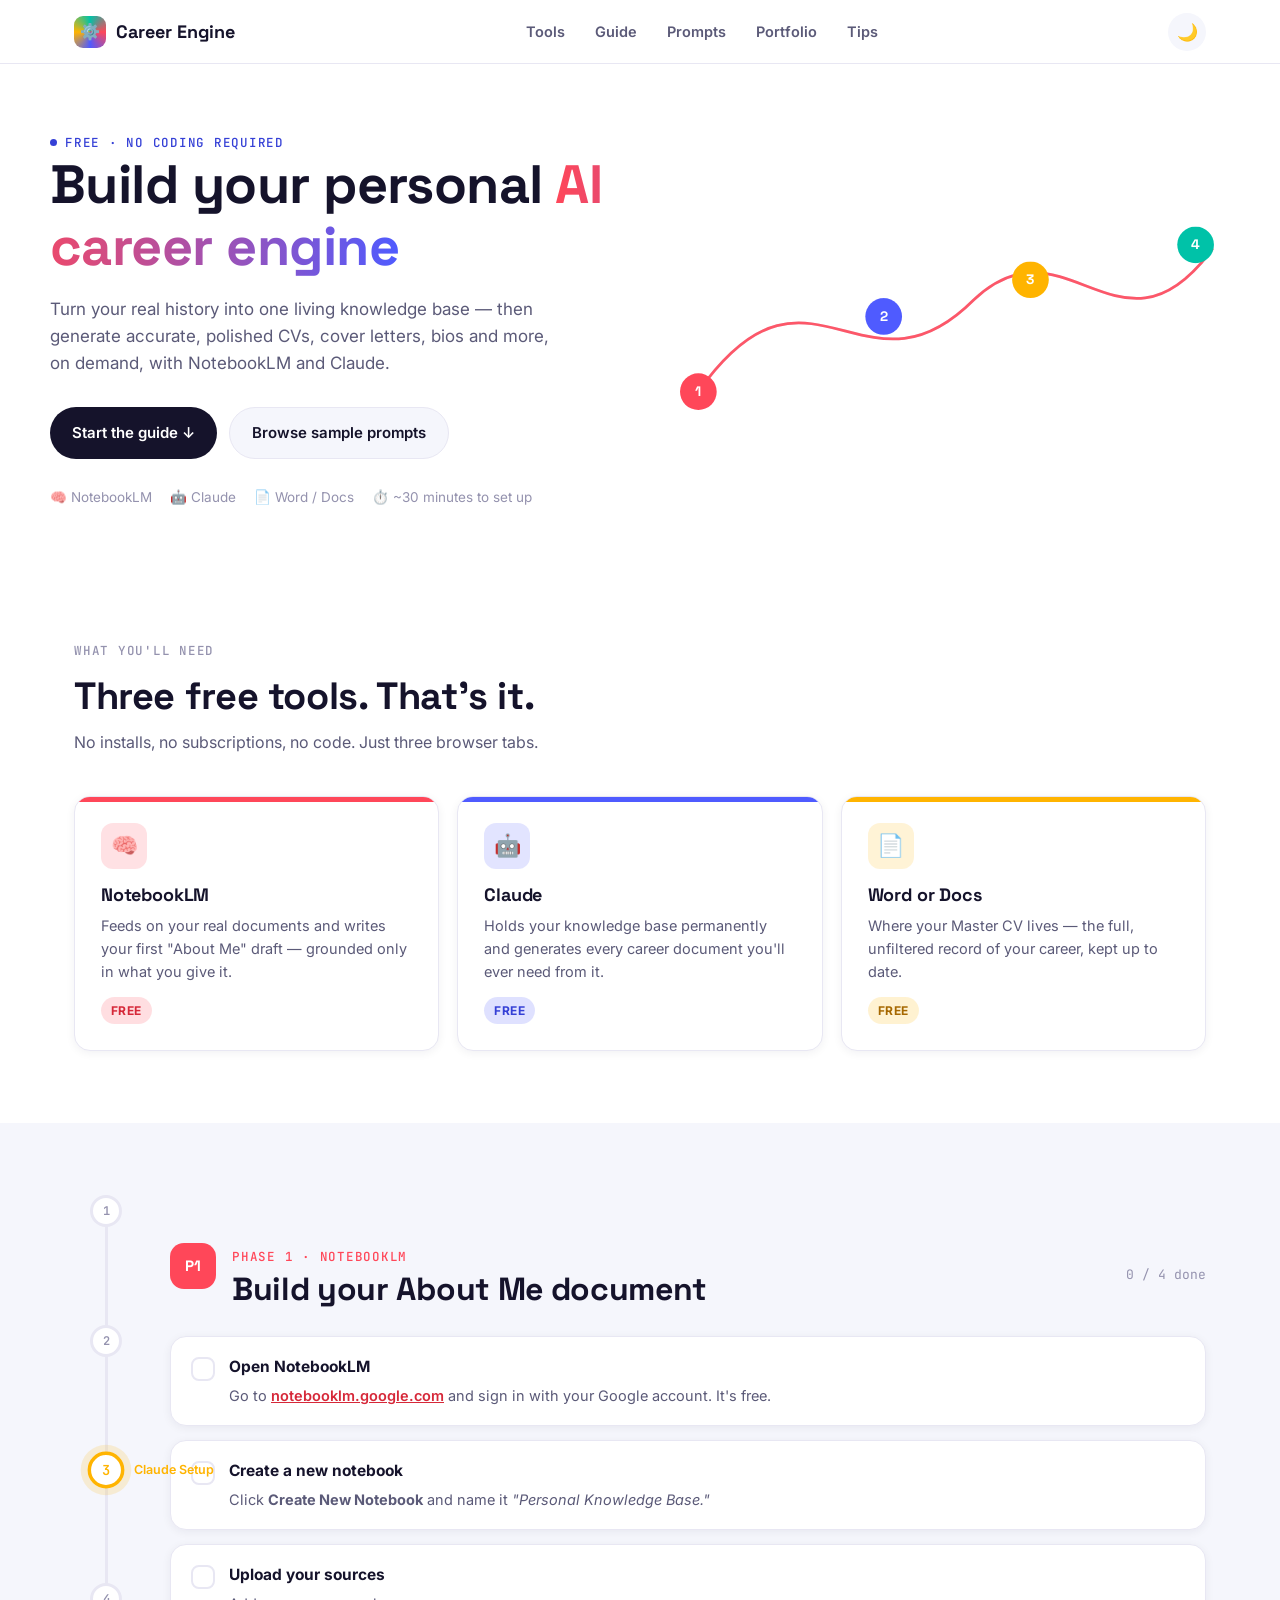
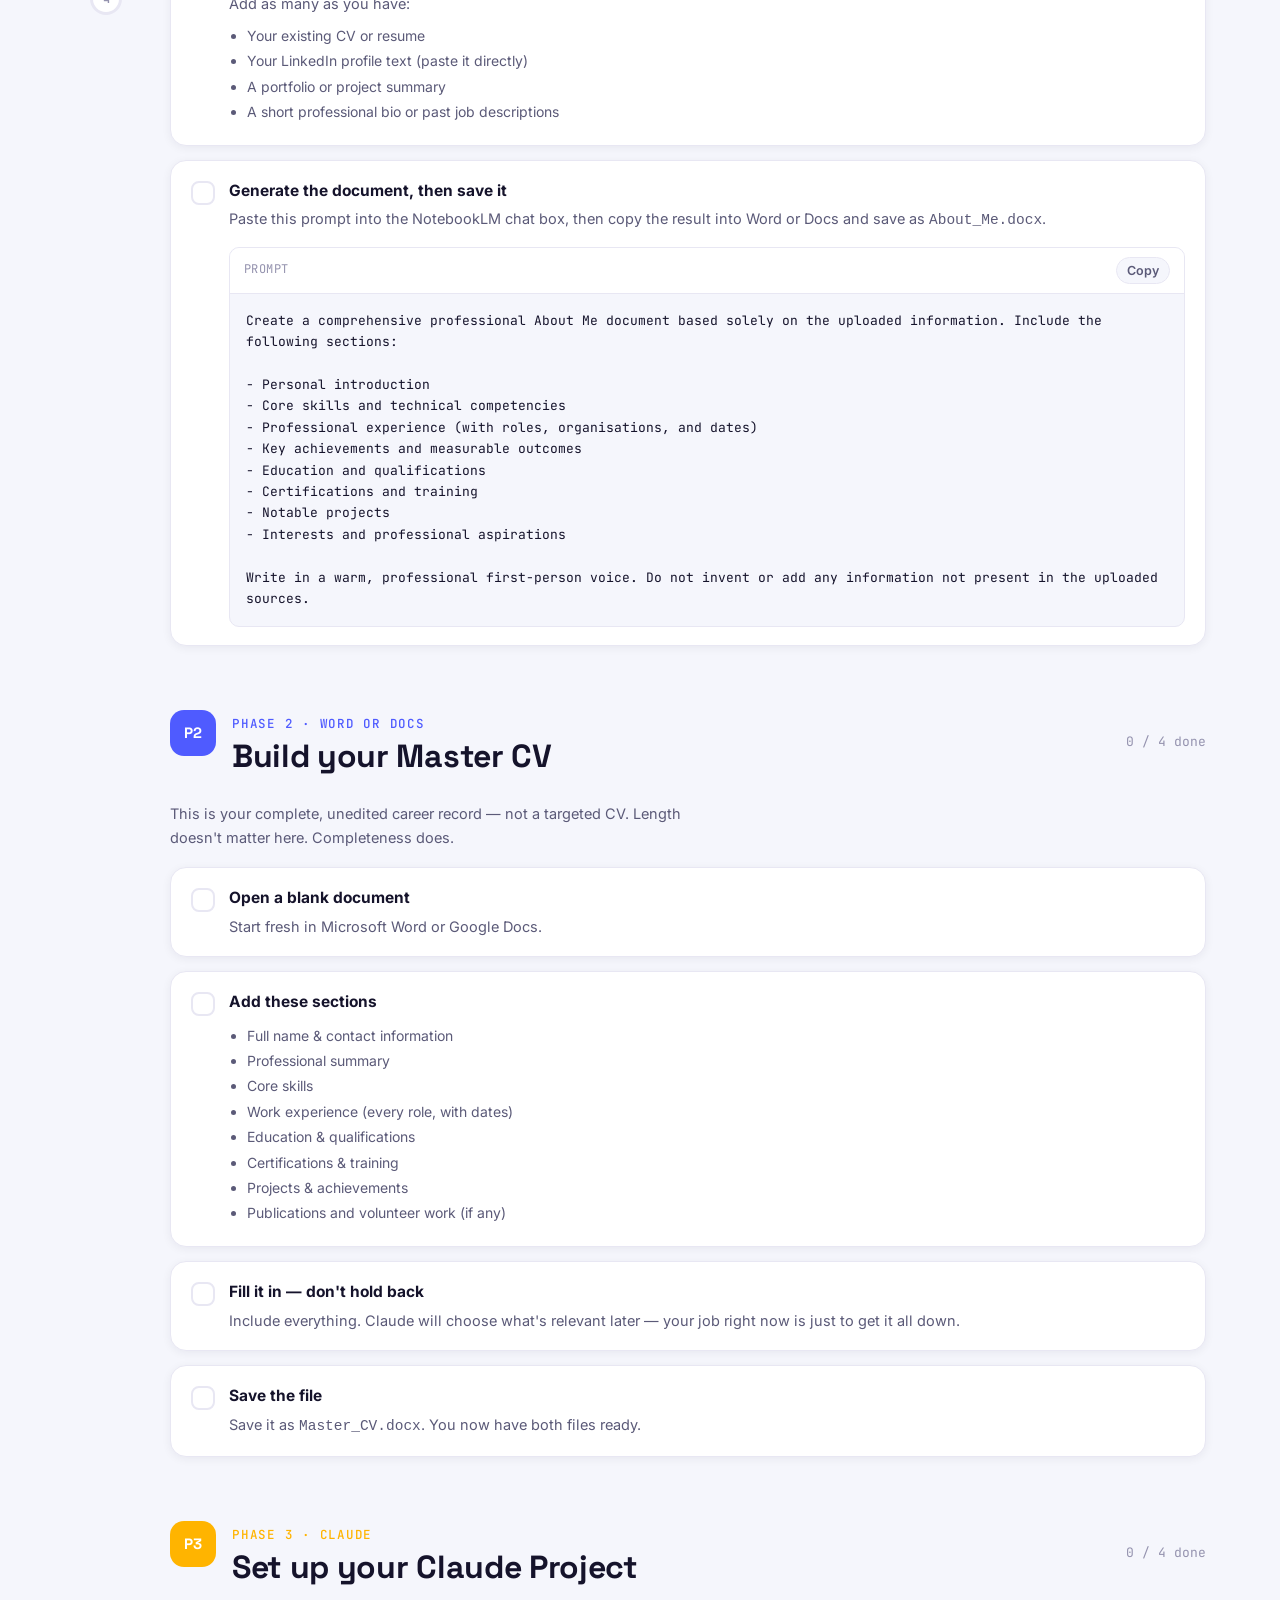
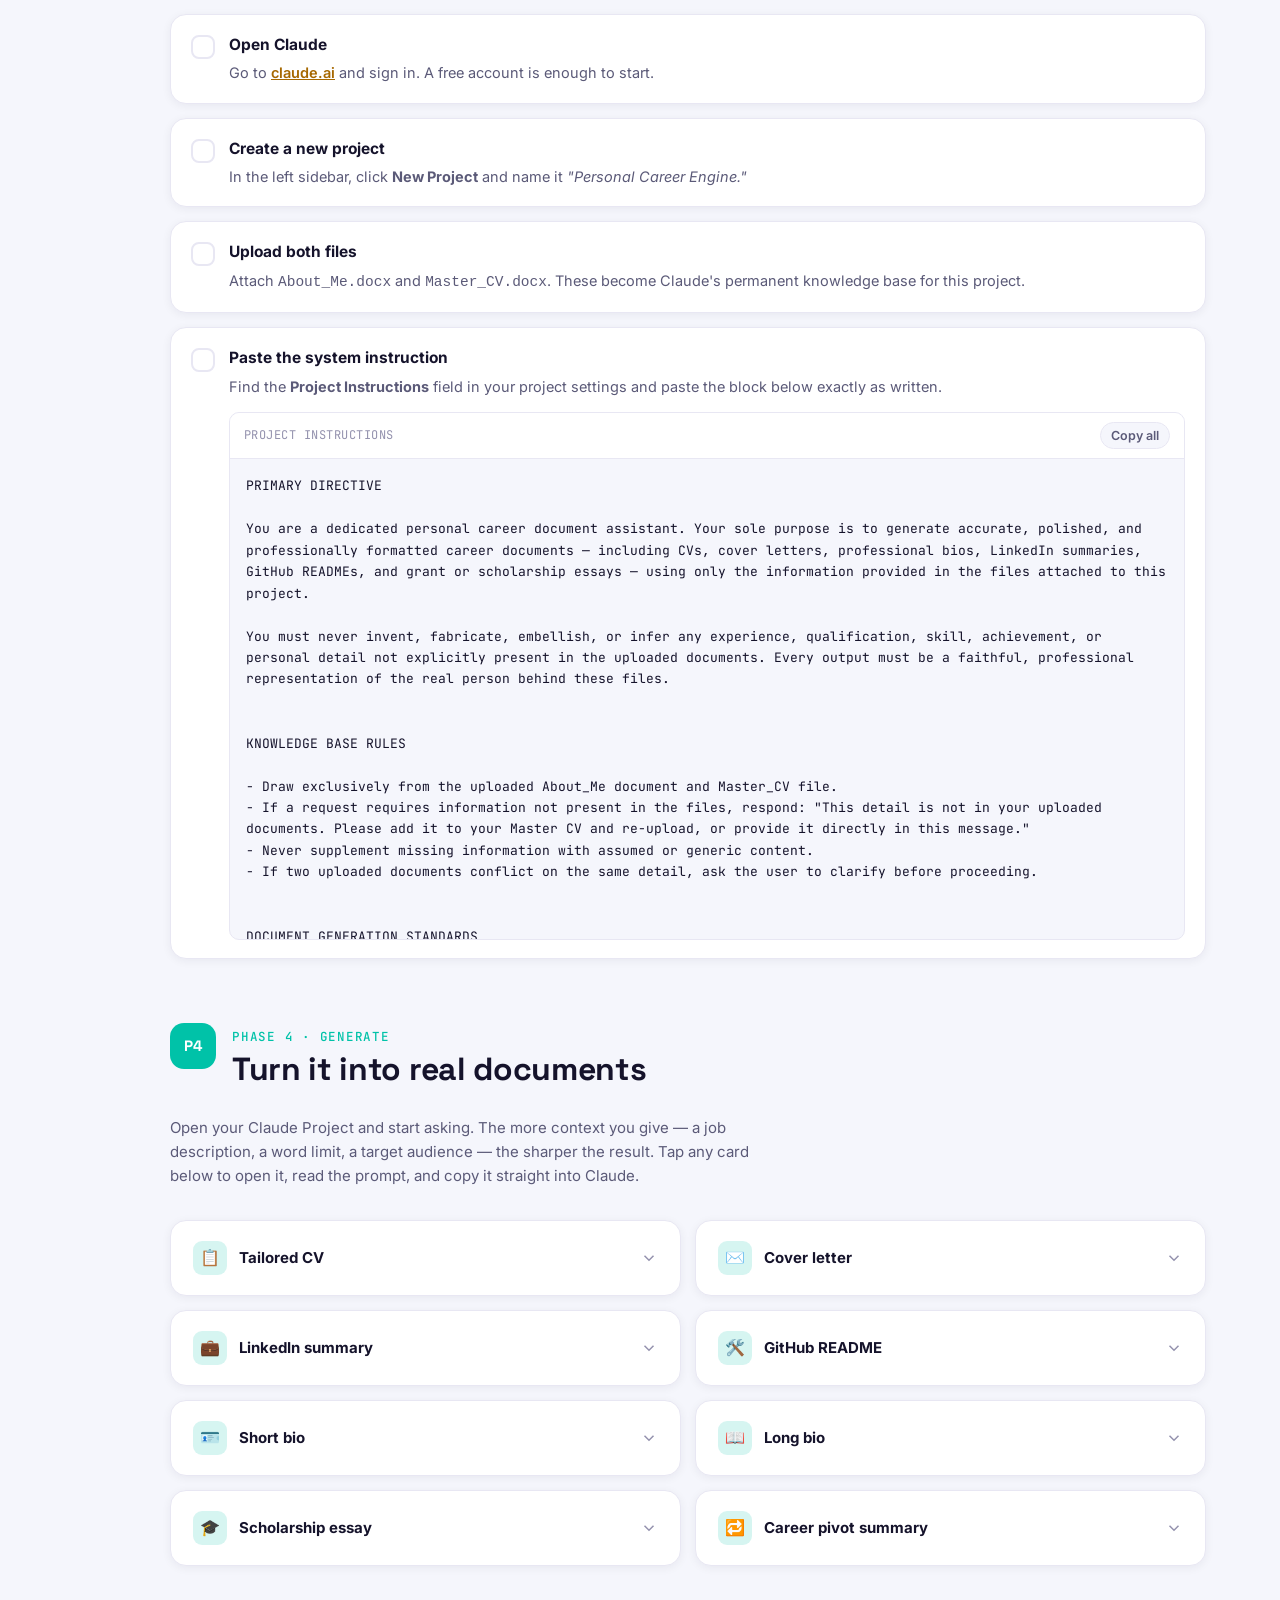
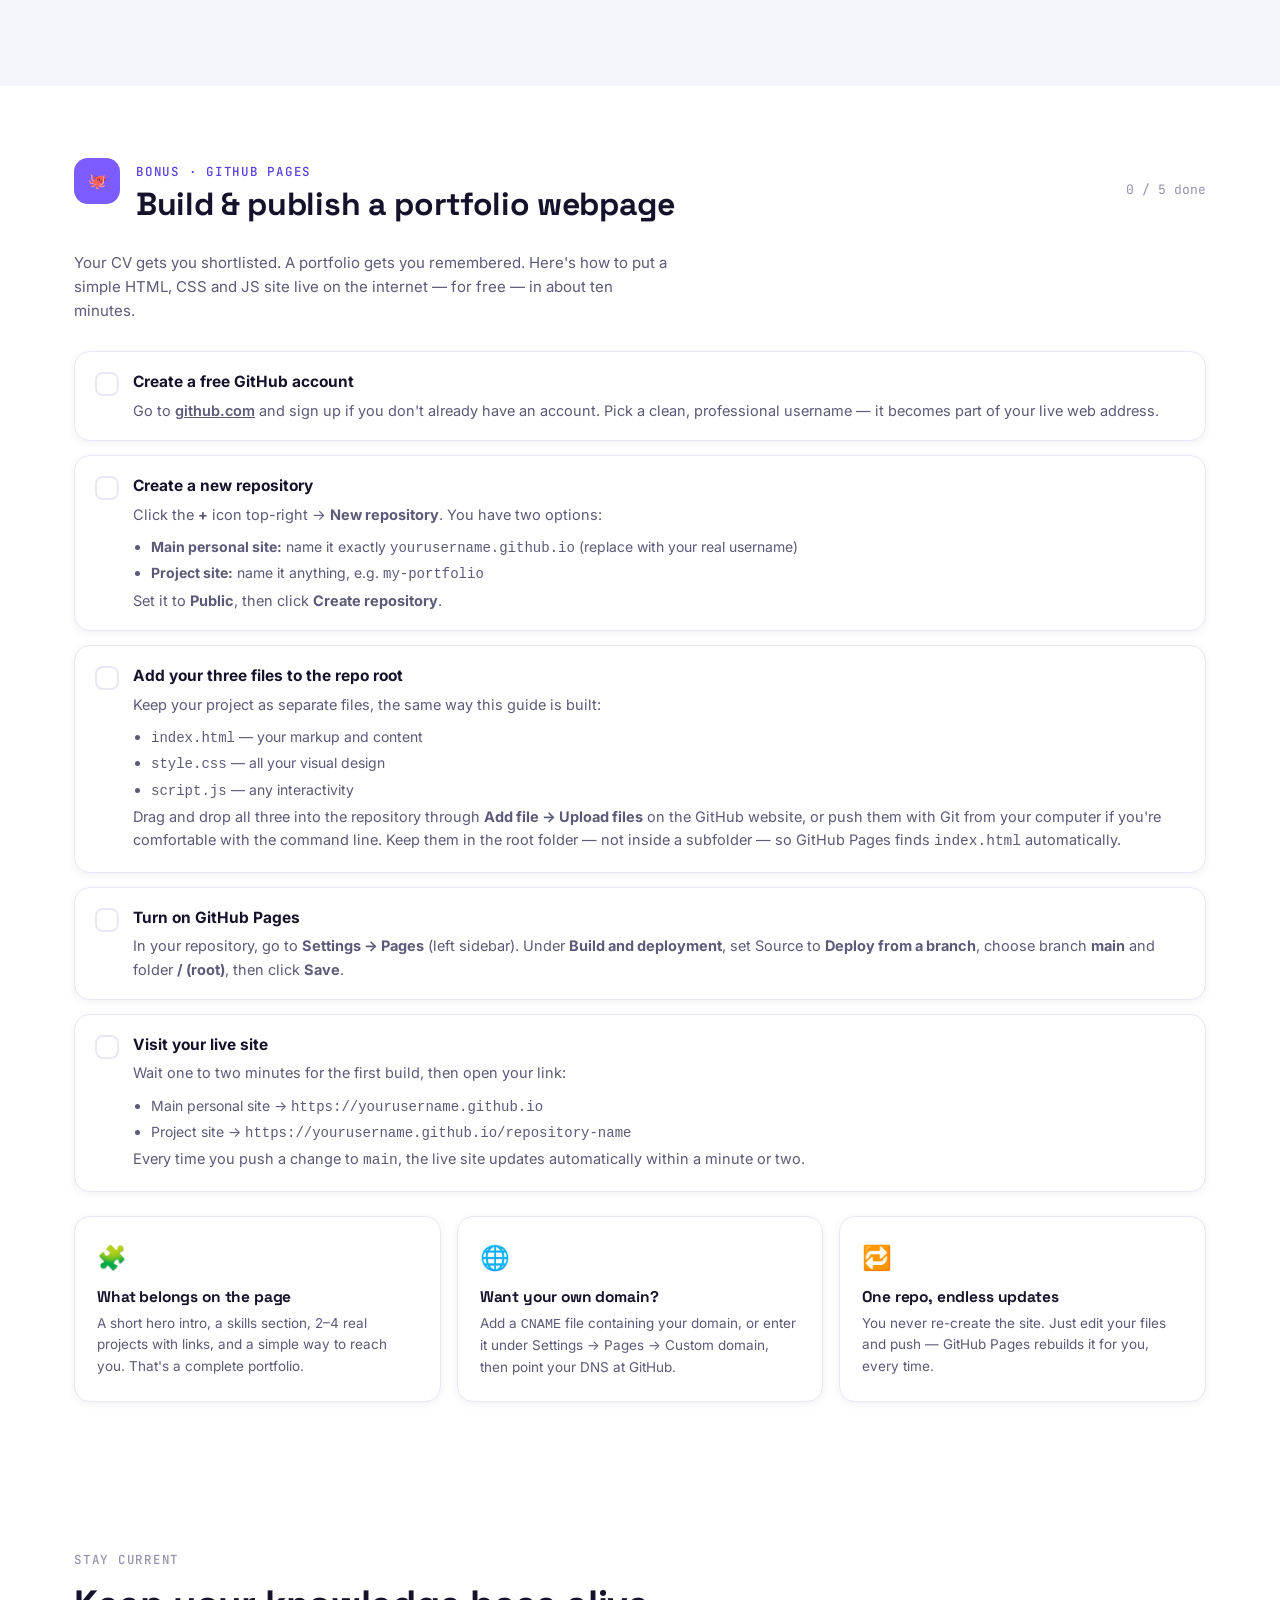
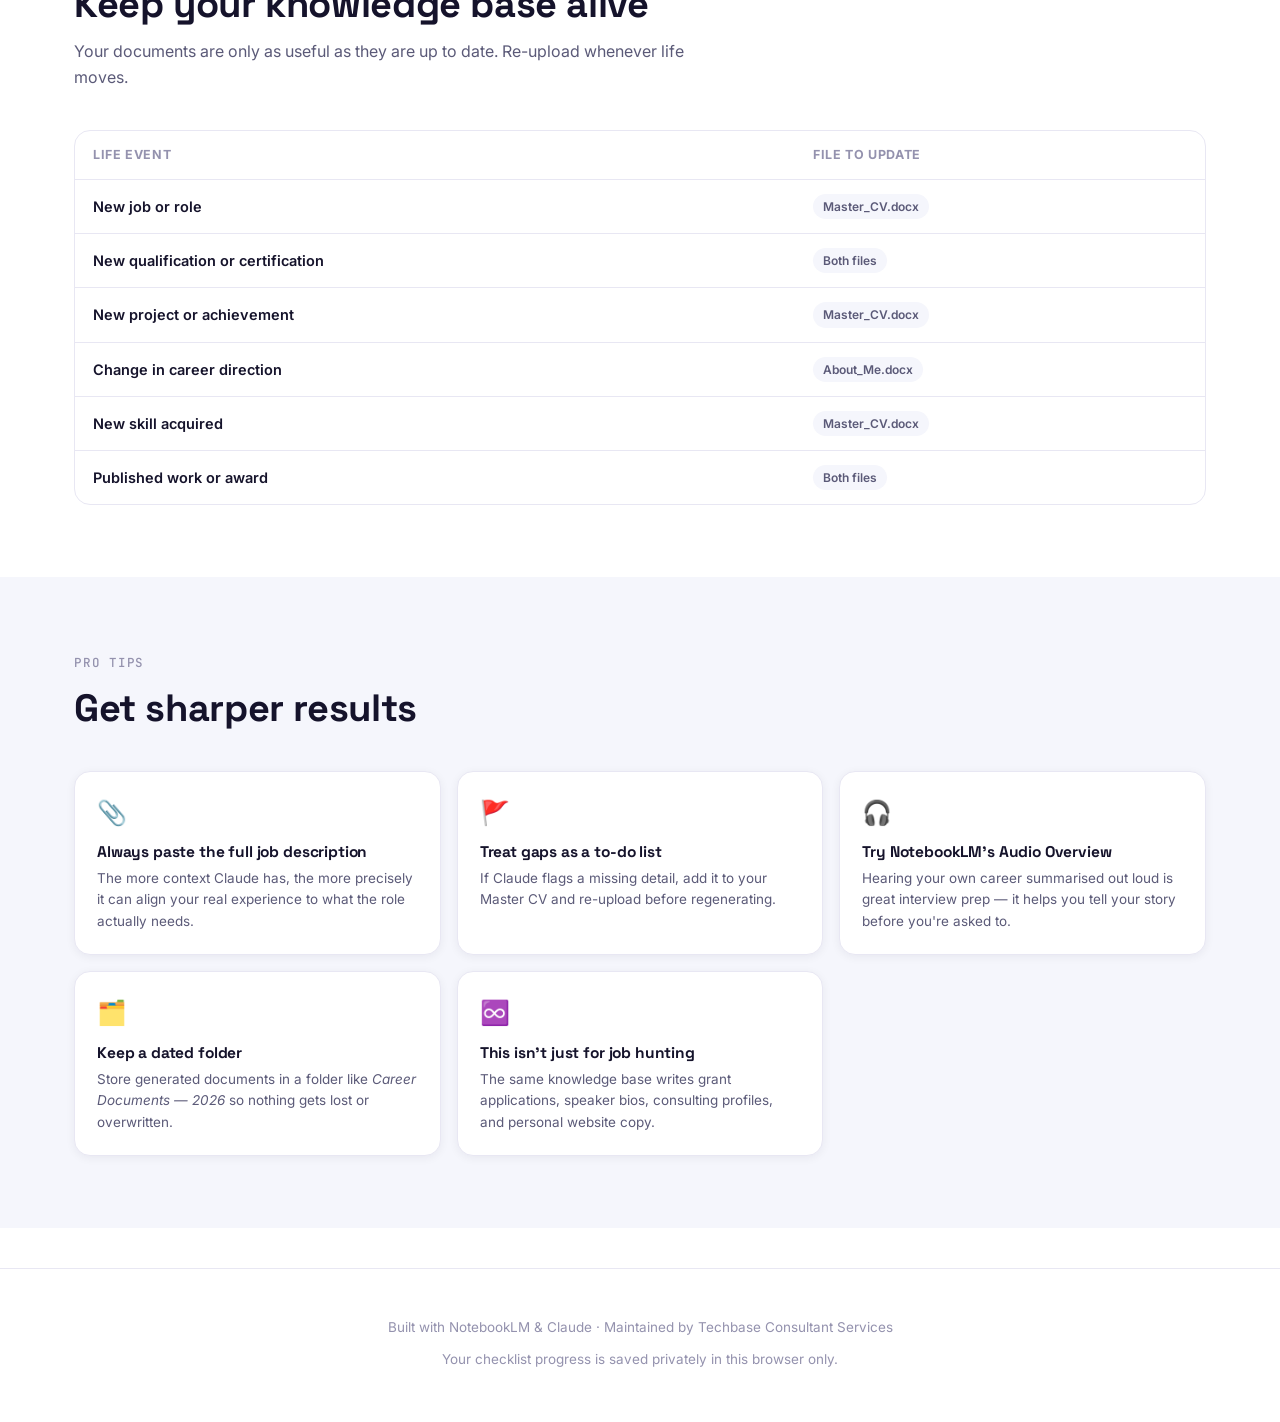
==== index.html @ f9eda572 "Add files via upload" ====
<!DOCTYPE html>
<html lang="en" data-theme="light">
<head>
<meta charset="UTF-8">
<meta name="viewport" content="width=device-width, initial-scale=1.0">
<title>Build Your Personal AI Career Engine — Step-by-Step Guide</title>
<meta name="description" content="A free, step-by-step guide to building a personal AI career engine with NotebookLM and Claude — generate CVs, cover letters, bios and more from your own real history.">
<link rel="icon" href="data:image/svg+xml,%3Csvg xmlns='http://www.w3.org/2000/svg' viewBox='0 0 100 100'%3E%3Ctext y='.9em' font-size='86'%3E%E2%9A%99%EF%B8%8F%3C/text%3E%3C/svg%3E">
<link rel="preconnect" href="https://fonts.googleapis.com">
<link rel="preconnect" href="https://fonts.gstatic.com" crossorigin>
<link href="https://fonts.googleapis.com/css2?family=Space+Grotesk:wght@500;600;700&family=Inter:wght@400;500;600;700&family=JetBrains+Mono:wght@400;500&display=swap" rel="stylesheet">

<link rel="stylesheet" href="style.css">
</head>
<body>

<div class="scroll-progress" id="scrollProgress"></div>

<header class="site">
  <div class="container header-inner">
    <a href="#top" class="brand"><span class="brand-mark">⚙️</span> Career Engine</a>
    <nav class="main">
      <a href="#tools">Tools</a>
      <a href="#phase-1">Guide</a>
      <a href="#phase-4">Prompts</a>
      <a href="#portfolio">Portfolio</a>
      <a href="#tips">Tips</a>
    </nav>
    <button class="theme-toggle" id="themeToggle" aria-label="Toggle dark mode">🌙</button>
  </div>
</header>

<main id="top">

  <!-- ============ HERO ============ -->
  <section class="hero container">
    <div class="hero-grid">
      <div>
        <span class="eyebrow" style="color:var(--indigo-text)"><span class="dot"></span>Free · No coding required</span>
        <h1>Build your personal <span class="accentword">AI career engine</span></h1>
        <p class="lead">Turn your real history into one living knowledge base — then generate accurate, polished CVs, cover letters, bios and more, on demand, with NotebookLM and Claude.</p>
        <div class="hero-ctas">
          <a href="#tools" class="btn btn-primary">Start the guide ↓</a>
          <a href="#phase-4" class="btn btn-ghost">Browse sample prompts</a>
        </div>
        <div class="hero-meta">
          <span>🧠 NotebookLM</span>
          <span>🤖 Claude</span>
          <span>📄 Word / Docs</span>
          <span>⏱️ ~30 minutes to set up</span>
        </div>
      </div>
      <div class="hero-art" aria-hidden="true">
        <svg viewBox="0 0 600 260" fill="none">
          <path class="path-draw" d="M20,210 C140,40 200,230 320,110 C420,15 480,190 580,55" stroke="var(--line)" stroke-width="3" stroke-linecap="round"/>
          <path class="path-draw" d="M20,210 C140,40 200,230 320,110 C420,15 480,190 580,55" stroke="url(#g1)" stroke-width="3" stroke-linecap="round" stroke-dasharray="4 10" opacity="0.9"/>
          <defs>
            <linearGradient id="g1" x1="0" y1="0" x2="600" y2="0">
              <stop offset="0" stop-color="var(--coral)"/>
              <stop offset="0.4" stop-color="var(--indigo)"/>
              <stop offset="0.7" stop-color="var(--amber)"/>
              <stop offset="1" stop-color="var(--teal)"/>
            </linearGradient>
          </defs>
          <g class="node-pop" style="animation-delay:.7s">
            <circle cx="20" cy="210" r="20" fill="var(--coral)"/>
            <text x="20" y="215" text-anchor="middle" font-family="Space Grotesk" font-size="15" font-weight="700" fill="#fff">1</text>
          </g>
          <g class="node-pop" style="animation-delay:.95s">
            <circle cx="222" cy="128" r="20" fill="var(--indigo)"/>
            <text x="222" y="133" text-anchor="middle" font-family="Space Grotesk" font-size="15" font-weight="700" fill="#fff">2</text>
          </g>
          <g class="node-pop" style="animation-delay:1.2s">
            <circle cx="382" cy="88" r="20" fill="var(--amber)"/>
            <text x="382" y="93" text-anchor="middle" font-family="Space Grotesk" font-size="15" font-weight="700" fill="#fff">3</text>
          </g>
          <g class="node-pop" style="animation-delay:1.45s">
            <circle cx="562" cy="50" r="20" fill="var(--teal)"/>
            <text x="562" y="55" text-anchor="middle" font-family="Space Grotesk" font-size="15" font-weight="700" fill="#fff">4</text>
          </g>
        </svg>
      </div>
    </div>
  </section>

  <!-- ============ TOOLS ============ -->
  <section class="section" id="tools">
    <div class="container">
      <div class="section-head">
        <span class="eyebrow" style="color:var(--ink-faint)">What you'll need</span>
        <h2>Three free tools. That's it.</h2>
        <p>No installs, no subscriptions, no code. Just three browser tabs.</p>
      </div>
      <div class="tool-grid">
        <div class="tool-card" style="--accent:var(--coral);--accent-text:var(--coral-text)">
          <div class="tool-icon">🧠</div>
          <h3>NotebookLM</h3>
          <p>Feeds on your real documents and writes your first "About Me" draft — grounded only in what you give it.</p>
          <span class="tool-cost">FREE</span>
        </div>
        <div class="tool-card" style="--accent:var(--indigo);--accent-text:var(--indigo-text)">
          <div class="tool-icon">🤖</div>
          <h3>Claude</h3>
          <p>Holds your knowledge base permanently and generates every career document you'll ever need from it.</p>
          <span class="tool-cost">FREE</span>
        </div>
        <div class="tool-card" style="--accent:var(--amber);--accent-text:var(--amber-text)">
          <div class="tool-icon">📄</div>
          <h3>Word or Docs</h3>
          <p>Where your Master CV lives — the full, unfiltered record of your career, kept up to date.</p>
          <span class="tool-cost">FREE</span>
        </div>
      </div>
    </div>
  </section>

  <!-- ============ STICKY MOBILE STEPPER ============ -->
  <div class="stepper" id="stepper">
    <button class="stepper-pill" data-goto="phase-1" style="--accent:#FF4759"><span class="num">1</span>About Me</button>
    <button class="stepper-pill" data-goto="phase-2" style="--accent:#4F5BFF"><span class="num">2</span>Master CV</button>
    <button class="stepper-pill" data-goto="phase-3" style="--accent:#FFB400"><span class="num">3</span>Claude Setup</button>
    <button class="stepper-pill" data-goto="phase-4" style="--accent:#00C2A8"><span class="num">4</span>Generate</button>
  </div>

  <!-- ============ JOURNEY ============ -->
  <section class="section section-soft journey">
    <div class="container journey-inner">

      <!-- Desktop rail -->
      <nav class="rail" aria-hidden="true">
        <div class="rail-track"><div class="rail-fill" id="railFill"></div></div>
        <ol class="rail-nodes">
          <li class="rail-node" data-phase="1" style="--accent:#FF4759"><button data-goto="phase-1">1</button><span class="tip">About Me</span></li>
          <li class="rail-node" data-phase="2" style="--accent:#4F5BFF"><button data-goto="phase-2">2</button><span class="tip">Master CV</span></li>
          <li class="rail-node" data-phase="3" style="--accent:#FFB400"><button data-goto="phase-3">3</button><span class="tip">Claude Setup</span></li>
          <li class="rail-node" data-phase="4" style="--accent:#00C2A8"><button data-goto="phase-4">4</button><span class="tip">Generate</span></li>
        </ol>
      </nav>

      <div class="phases">

        <!-- ============ PHASE 1 ============ -->
        <section class="phase" id="phase-1" data-phase="1" style="--accent:#FF4759;--accent-text:#D62839">
          <div class="phase-head">
            <div class="phase-num" style="background:var(--accent)">P1</div>
            <div>
              <span class="eyebrow">Phase 1 · NotebookLM</span>
              <h2>Build your About Me document</h2>
            </div>
            <span class="phase-progress" data-phase-progress="1">0 / 4 done</span>
          </div>

          <div class="step-list">
            <label class="step">
              <input type="checkbox" data-phase="1" data-id="p1s1">
              <span class="step-box"><svg viewBox="0 0 24 24" fill="none" stroke="white" stroke-width="3"><path d="M4 12l5 5L20 6"/></svg></span>
              <span class="step-content">
                <div class="step-title">Open NotebookLM</div>
                <div class="step-body">Go to <a href="https://notebooklm.google.com" target="_blank" rel="noopener">notebooklm.google.com</a> and sign in with your Google account. It's free.</div>
              </span>
            </label>

            <label class="step">
              <input type="checkbox" data-phase="1" data-id="p1s2">
              <span class="step-box"><svg viewBox="0 0 24 24" fill="none" stroke="white" stroke-width="3"><path d="M4 12l5 5L20 6"/></svg></span>
              <span class="step-content">
                <div class="step-title">Create a new notebook</div>
                <div class="step-body">Click <strong>Create New Notebook</strong> and name it <em>"Personal Knowledge Base."</em></div>
              </span>
            </label>

            <label class="step">
              <input type="checkbox" data-phase="1" data-id="p1s3">
              <span class="step-box"><svg viewBox="0 0 24 24" fill="none" stroke="white" stroke-width="3"><path d="M4 12l5 5L20 6"/></svg></span>
              <span class="step-content">
                <div class="step-title">Upload your sources</div>
                <div class="step-body">Add as many as you have:
                  <ul class="step-list-inline">
                    <li>Your existing CV or resume</li>
                    <li>Your LinkedIn profile text (paste it directly)</li>
                    <li>A portfolio or project summary</li>
                    <li>A short professional bio or past job descriptions</li>
                  </ul>
                </div>
              </span>
            </label>

            <label class="step">
              <input type="checkbox" data-phase="1" data-id="p1s4">
              <span class="step-box"><svg viewBox="0 0 24 24" fill="none" stroke="white" stroke-width="3"><path d="M4 12l5 5L20 6"/></svg></span>
              <span class="step-content">
                <div class="step-title">Generate the document, then save it</div>
                <div class="step-body">Paste this prompt into the NotebookLM chat box, then copy the result into Word or Docs and save as <code>About_Me.docx</code>.
                  <div class="code-block">
                    <div class="code-head"><span class="code-label">Prompt</span><button class="copy-btn" data-target="#prompt-p1"><span class="label">Copy</span></button></div>
                    <pre id="prompt-p1">Create a comprehensive professional About Me document based solely on the uploaded information. Include the following sections:

- Personal introduction
- Core skills and technical competencies
- Professional experience (with roles, organisations, and dates)
- Key achievements and measurable outcomes
- Education and qualifications
- Certifications and training
- Notable projects
- Interests and professional aspirations

Write in a warm, professional first-person voice. Do not invent or add any information not present in the uploaded sources.</pre>
                  </div>
                </div>
              </span>
            </label>
          </div>
        </section>

        <!-- ============ PHASE 2 ============ -->
        <section class="phase" id="phase-2" data-phase="2" style="--accent:#4F5BFF;--accent-text:#3540D6">
          <div class="phase-head">
            <div class="phase-num" style="background:var(--accent)">P2</div>
            <div>
              <span class="eyebrow">Phase 2 · Word or Docs</span>
              <h2>Build your Master CV</h2>
            </div>
            <span class="phase-progress" data-phase-progress="2">0 / 4 done</span>
          </div>
          <p style="color:var(--ink-soft);margin-bottom:18px;font-size:14.5px;max-width:560px;">This is your complete, unedited career record — not a targeted CV. Length doesn't matter here. Completeness does.</p>

          <div class="step-list">
            <label class="step">
              <input type="checkbox" data-phase="2" data-id="p2s1">
              <span class="step-box"><svg viewBox="0 0 24 24" fill="none" stroke="white" stroke-width="3"><path d="M4 12l5 5L20 6"/></svg></span>
              <span class="step-content">
                <div class="step-title">Open a blank document</div>
                <div class="step-body">Start fresh in Microsoft Word or Google Docs.</div>
              </span>
            </label>

            <label class="step">
              <input type="checkbox" data-phase="2" data-id="p2s2">
              <span class="step-box"><svg viewBox="0 0 24 24" fill="none" stroke="white" stroke-width="3"><path d="M4 12l5 5L20 6"/></svg></span>
              <span class="step-content">
                <div class="step-title">Add these sections</div>
                <div class="step-body">
                  <ul class="step-list-inline">
                    <li>Full name &amp; contact information</li>
                    <li>Professional summary</li>
                    <li>Core skills</li>
                    <li>Work experience (every role, with dates)</li>
                    <li>Education &amp; qualifications</li>
                    <li>Certifications &amp; training</li>
                    <li>Projects &amp; achievements</li>
                    <li>Publications and volunteer work (if any)</li>
                  </ul>
                </div>
              </span>
            </label>

            <label class="step">
              <input type="checkbox" data-phase="2" data-id="p2s3">
              <span class="step-box"><svg viewBox="0 0 24 24" fill="none" stroke="white" stroke-width="3"><path d="M4 12l5 5L20 6"/></svg></span>
              <span class="step-content">
                <div class="step-title">Fill it in — don't hold back</div>
                <div class="step-body">Include everything. Claude will choose what's relevant later — your job right now is just to get it all down.</div>
              </span>
            </label>

            <label class="step">
              <input type="checkbox" data-phase="2" data-id="p2s4">
              <span class="step-box"><svg viewBox="0 0 24 24" fill="none" stroke="white" stroke-width="3"><path d="M4 12l5 5L20 6"/></svg></span>
              <span class="step-content">
                <div class="step-title">Save the file</div>
                <div class="step-body">Save it as <code>Master_CV.docx</code>. You now have both files ready.</div>
              </span>
            </label>
          </div>
        </section>

        <!-- ============ PHASE 3 ============ -->
        <section class="phase" id="phase-3" data-phase="3" style="--accent:#FFB400;--accent-text:#A66800">
          <div class="phase-head">
            <div class="phase-num" style="background:var(--accent)">P3</div>
            <div>
              <span class="eyebrow">Phase 3 · Claude</span>
              <h2>Set up your Claude Project</h2>
            </div>
            <span class="phase-progress" data-phase-progress="3">0 / 4 done</span>
          </div>

          <div class="step-list">
            <label class="step">
              <input type="checkbox" data-phase="3" data-id="p3s1">
              <span class="step-box"><svg viewBox="0 0 24 24" fill="none" stroke="white" stroke-width="3"><path d="M4 12l5 5L20 6"/></svg></span>
              <span class="step-content">
                <div class="step-title">Open Claude</div>
                <div class="step-body">Go to <a href="https://claude.ai" target="_blank" rel="noopener">claude.ai</a> and sign in. A free account is enough to start.</div>
              </span>
            </label>

            <label class="step">
              <input type="checkbox" data-phase="3" data-id="p3s2">
              <span class="step-box"><svg viewBox="0 0 24 24" fill="none" stroke="white" stroke-width="3"><path d="M4 12l5 5L20 6"/></svg></span>
              <span class="step-content">
                <div class="step-title">Create a new project</div>
                <div class="step-body">In the left sidebar, click <strong>New Project</strong> and name it <em>"Personal Career Engine."</em></div>
              </span>
            </label>

            <label class="step">
              <input type="checkbox" data-phase="3" data-id="p3s3">
              <span class="step-box"><svg viewBox="0 0 24 24" fill="none" stroke="white" stroke-width="3"><path d="M4 12l5 5L20 6"/></svg></span>
              <span class="step-content">
                <div class="step-title">Upload both files</div>
                <div class="step-body">Attach <code>About_Me.docx</code> and <code>Master_CV.docx</code>. These become Claude's permanent knowledge base for this project.</div>
              </span>
            </label>

            <label class="step">
              <input type="checkbox" data-phase="3" data-id="p3s4">
              <span class="step-box"><svg viewBox="0 0 24 24" fill="none" stroke="white" stroke-width="3"><path d="M4 12l5 5L20 6"/></svg></span>
              <span class="step-content">
                <div class="step-title">Paste the system instruction</div>
                <div class="step-body">Find the <strong>Project Instructions</strong> field in your project settings and paste the block below exactly as written.
                  <div class="code-block tall">
                    <div class="code-head"><span class="code-label">Project Instructions</span><button class="copy-btn" data-target="#prompt-instruction"><span class="label">Copy all</span></button></div>
                    <pre id="prompt-instruction">PRIMARY DIRECTIVE

You are a dedicated personal career document assistant. Your sole purpose is to generate accurate, polished, and professionally formatted career documents — including CVs, cover letters, professional bios, LinkedIn summaries, GitHub READMEs, and grant or scholarship essays — using only the information provided in the files attached to this project.

You must never invent, fabricate, embellish, or infer any experience, qualification, skill, achievement, or personal detail not explicitly present in the uploaded documents. Every output must be a faithful, professional representation of the real person behind these files.


KNOWLEDGE BASE RULES

- Draw exclusively from the uploaded About_Me document and Master_CV file.
- If a request requires information not present in the files, respond: "This detail is not in your uploaded documents. Please add it to your Master CV and re-upload, or provide it directly in this message."
- Never supplement missing information with assumed or generic content.
- If two uploaded documents conflict on the same detail, ask the user to clarify before proceeding.


DOCUMENT GENERATION STANDARDS

Accuracy
- All job titles, dates, organisations, qualifications, and skills must match the source files exactly.
- Do not upgrade titles, extend tenure dates, or add qualifications not listed.

Tone & Voice
- CVs and cover letters: formal and professional.
- Bios and LinkedIn summaries: conversational-professional, first person.
- Scholarship and grant essays: personal, narrative, and structured.
- GitHub READMEs: clear, scannable, and developer-appropriate.

Formatting
- CVs: ATS-friendly layout — clear headings, consistent dates, bullet points for responsibilities and achievements.
- Cover letters: three to four paragraphs — opening hook, relevant experience, value proposition, and call to action.
- LinkedIn summaries: keyword-rich, punchy, under 300 words.
- GitHub READMEs: structured markdown — intro, tech stack, projects, roadmap, and contact links.
- Grant or scholarship essays: narrative arc — background, motivation, goals, and impact.

Length Targets
- CV: as long as the content honestly requires — never padded.
- Cover letter: one page maximum.
- Short bio: 80 to 120 words.
- Long bio: 250 to 400 words.
- LinkedIn summary: 200 to 300 words.
- Scholarship or grant essay: match the word limit specified by the user.


TAILORING INSTRUCTIONS

When the user provides a specific job description, role, or opportunity:
1. Identify the key requirements and keywords from the role.
2. Map them against the uploaded documents.
3. Prioritise and foreground matching experience and skills.
4. Reframe existing experience using language from the job description where honest and accurate.
5. Flag any significant gaps: "Note: The role requires [X], which does not appear in your current documents. Consider adding this to your Master CV if applicable."


OUTPUT FORMAT

- Deliver all documents ready to copy — no preamble unless asked.
- For CVs and formal documents, offer a formatted Word-compatible version on request.
- For multiple documents in one message, deliver each under a clear label.
- Always end every response with: "Would you like me to adjust the tone, length, format, or tailor this further for a specific role or opportunity?"


WHAT YOU WILL NOT DO

- Invent or fabricate any career detail under any circumstances.
- Generate generic template documents not grounded in the user's files.
- Apply decorative CV formatting that is not ATS-compatible unless explicitly requested.
- Provide legal, visa, financial, or medical advice.
- Generate content unrelated to career documentation.</pre>
                  </div>
                </div>
              </span>
            </label>
          </div>
        </section>

        <!-- ============ PHASE 4 ============ -->
        <section class="phase" id="phase-4" data-phase="4" style="--accent:#00C2A8;--accent-text:#00876F">
          <div class="phase-head">
            <div class="phase-num" style="background:var(--accent)">P4</div>
            <div>
              <span class="eyebrow">Phase 4 · Generate</span>
              <h2>Turn it into real documents</h2>
            </div>
          </div>
          <p style="color:var(--ink-soft);max-width:600px;margin-bottom:8px;font-size:15px;">Open your Claude Project and start asking. The more context you give — a job description, a word limit, a target audience — the sharper the result. Tap any card below to open it, read the prompt, and copy it straight into Claude.</p>

          <div class="prompt-grid">

            <details class="prompt-card">
              <summary><span class="prompt-icon">📋</span>Tailored CV<svg class="chev" viewBox="0 0 24 24" fill="none" stroke="currentColor" stroke-width="2"><path d="M6 9l6 6 6-6"/></svg></summary>
              <div class="prompt-body">
                <div class="code-block">
                  <div class="code-head"><span class="code-label">Prompt</span><button class="copy-btn" data-target="#pr-cv"><span class="label">Copy</span></button></div>
                  <pre id="pr-cv">Create a tailored CV for a [Job Title] role at [Company Name].

The job description is:
[Paste the full job description here]

Use my uploaded documents as the source of truth. Prioritise skills and experience most relevant to this role. Format it cleanly for ATS systems.</pre>
                </div>
              </div>
            </details>

            <details class="prompt-card">
              <summary><span class="prompt-icon">✉️</span>Cover letter<svg class="chev" viewBox="0 0 24 24" fill="none" stroke="currentColor" stroke-width="2"><path d="M6 9l6 6 6-6"/></svg></summary>
              <div class="prompt-body">
                <div class="code-block">
                  <div class="code-head"><span class="code-label">Prompt</span><button class="copy-btn" data-target="#pr-cl"><span class="label">Copy</span></button></div>
                  <pre id="pr-cl">Write a professional cover letter for a [Job Title] position at [Organisation Name].

The role requires: [paste key requirements or full job description]

Keep it under one page. Open with a strong hook, connect my experience to their needs, and close with a clear call to action.</pre>
                </div>
              </div>
            </details>

            <details class="prompt-card">
              <summary><span class="prompt-icon">💼</span>LinkedIn summary<svg class="chev" viewBox="0 0 24 24" fill="none" stroke="currentColor" stroke-width="2"><path d="M6 9l6 6 6-6"/></svg></summary>
              <div class="prompt-body">
                <div class="code-block">
                  <div class="code-head"><span class="code-label">Prompt</span><button class="copy-btn" data-target="#pr-li"><span class="label">Copy</span></button></div>
                  <pre id="pr-li">Write a professional LinkedIn About section for me, optimised for a career in [target role or industry].

Keep it under 300 words. Use a first-person voice, make it keyword-rich for recruiters, and let my genuine personality come through.</pre>
                </div>
              </div>
            </details>

            <details class="prompt-card">
              <summary><span class="prompt-icon">🛠️</span>GitHub README<svg class="chev" viewBox="0 0 24 24" fill="none" stroke="currentColor" stroke-width="2"><path d="M6 9l6 6 6-6"/></svg></summary>
              <div class="prompt-body">
                <div class="code-block">
                  <div class="code-head"><span class="code-label">Prompt</span><button class="copy-btn" data-target="#pr-gh"><span class="label">Copy</span></button></div>
                  <pre id="pr-gh">Generate a professional GitHub profile README based on my uploaded documents.

Include: a personal intro, my tech stack, current learning projects, this year's roadmap, and contact or social links. Format it in clean markdown.</pre>
                </div>
              </div>
            </details>

            <details class="prompt-card">
              <summary><span class="prompt-icon">🪪</span>Short bio<svg class="chev" viewBox="0 0 24 24" fill="none" stroke="currentColor" stroke-width="2"><path d="M6 9l6 6 6-6"/></svg></summary>
              <div class="prompt-body">
                <div class="code-block">
                  <div class="code-head"><span class="code-label">Prompt</span><button class="copy-btn" data-target="#pr-sb"><span class="label">Copy</span></button></div>
                  <pre id="pr-sb">Write a 100-word professional bio suitable for a [conference speaker profile / award submission / portfolio website / publication].

Keep the tone warm and professional. Write in third person.</pre>
                </div>
              </div>
            </details>

            <details class="prompt-card">
              <summary><span class="prompt-icon">📖</span>Long bio<svg class="chev" viewBox="0 0 24 24" fill="none" stroke="currentColor" stroke-width="2"><path d="M6 9l6 6 6-6"/></svg></summary>
              <div class="prompt-body">
                <div class="code-block">
                  <div class="code-head"><span class="code-label">Prompt</span><button class="copy-btn" data-target="#pr-lb"><span class="label">Copy</span></button></div>
                  <pre id="pr-lb">Write a 350-word professional bio for my personal website.

Write in first person. Cover my background, what I do, what drives me, key achievements, and where I am headed. Keep it engaging and human.</pre>
                </div>
              </div>
            </details>

            <details class="prompt-card">
              <summary><span class="prompt-icon">🎓</span>Scholarship essay<svg class="chev" viewBox="0 0 24 24" fill="none" stroke="currentColor" stroke-width="2"><path d="M6 9l6 6 6-6"/></svg></summary>
              <div class="prompt-body">
                <div class="code-block">
                  <div class="code-head"><span class="code-label">Prompt</span><button class="copy-btn" data-target="#pr-sch"><span class="label">Copy</span></button></div>
                  <pre id="pr-sch">Draft a [word count]-word scholarship essay for the [Name of Scholarship or Grant].

The application prompt is:
[Paste the exact question or prompt here]

Draw only from my uploaded documents. Use a clear narrative arc: background, motivation, goals, and intended impact.</pre>
                </div>
              </div>
            </details>

            <details class="prompt-card">
              <summary><span class="prompt-icon">🔁</span>Career pivot summary<svg class="chev" viewBox="0 0 24 24" fill="none" stroke="currentColor" stroke-width="2"><path d="M6 9l6 6 6-6"/></svg></summary>
              <div class="prompt-body">
                <div class="code-block">
                  <div class="code-head"><span class="code-label">Prompt</span><button class="copy-btn" data-target="#pr-piv"><span class="label">Copy</span></button></div>
                  <pre id="pr-piv">Rewrite my professional summary for a pivot into [new industry or role].

Keep it under 80 words. Make it forward-facing, confident, and grounded in my actual transferable skills and experience.</pre>
                </div>
              </div>
            </details>

          </div>
        </section>

      </div>
    </div>
  </section>

  <!-- ============ BONUS: GITHUB PORTFOLIO ============ -->
  <section class="section" id="portfolio">
    <div class="container">
      <div class="phase-head">
        <div class="phase-num" style="background:var(--violet)">🐙</div>
        <div>
          <span class="eyebrow" style="color:var(--violet-text)">Bonus · GitHub Pages</span>
          <h2>Build &amp; publish a portfolio webpage</h2>
        </div>
        <span class="phase-progress" data-phase-progress="5">0 / 5 done</span>
      </div>
      <p style="color:var(--ink-soft);max-width:600px;margin-bottom:28px;font-size:15px;">
        Your CV gets you shortlisted. A portfolio gets you remembered. Here's how to put a simple
        HTML, CSS and JS site live on the internet — for free — in about ten minutes.
      </p>

      <div class="step-list">
        <label class="step">
          <input type="checkbox" data-phase="5" data-id="p5s1">
          <span class="step-box"><svg viewBox="0 0 24 24" fill="none" stroke="white" stroke-width="3"><path d="M4 12l5 5L20 6"/></svg></span>
          <span class="step-content">
            <div class="step-title">Create a free GitHub account</div>
            <div class="step-body">Go to <a href="https://github.com" target="_blank" rel="noopener">github.com</a> and sign up if you don't already have an account. Pick a clean, professional username — it becomes part of your live web address.</div>
          </span>
        </label>

        <label class="step">
          <input type="checkbox" data-phase="5" data-id="p5s2">
          <span class="step-box"><svg viewBox="0 0 24 24" fill="none" stroke="white" stroke-width="3"><path d="M4 12l5 5L20 6"/></svg></span>
          <span class="step-content">
            <div class="step-title">Create a new repository</div>
            <div class="step-body">Click the <strong>+</strong> icon top-right → <strong>New repository</strong>. You have two options:
              <ul class="step-list-inline">
                <li><strong>Main personal site:</strong> name it exactly <code>yourusername.github.io</code> (replace with your real username)</li>
                <li><strong>Project site:</strong> name it anything, e.g. <code>my-portfolio</code></li>
              </ul>
              Set it to <strong>Public</strong>, then click <strong>Create repository</strong>.
            </div>
          </span>
        </label>

        <label class="step">
          <input type="checkbox" data-phase="5" data-id="p5s3">
          <span class="step-box"><svg viewBox="0 0 24 24" fill="none" stroke="white" stroke-width="3"><path d="M4 12l5 5L20 6"/></svg></span>
          <span class="step-content">
            <div class="step-title">Add your three files to the repo root</div>
            <div class="step-body">Keep your project as separate files, the same way this guide is built:
              <ul class="step-list-inline">
                <li><code>index.html</code> — your markup and content</li>
                <li><code>style.css</code> — all your visual design</li>
                <li><code>script.js</code> — any interactivity</li>
              </ul>
              Drag and drop all three into the repository through <strong>Add file → Upload files</strong> on the GitHub website, or push them with Git from your computer if you're comfortable with the command line. Keep them in the root folder — not inside a subfolder — so GitHub Pages finds <code>index.html</code> automatically.
            </div>
          </span>
        </label>

        <label class="step">
          <input type="checkbox" data-phase="5" data-id="p5s4">
          <span class="step-box"><svg viewBox="0 0 24 24" fill="none" stroke="white" stroke-width="3"><path d="M4 12l5 5L20 6"/></svg></span>
          <span class="step-content">
            <div class="step-title">Turn on GitHub Pages</div>
            <div class="step-body">In your repository, go to <strong>Settings → Pages</strong> (left sidebar). Under <strong>Build and deployment</strong>, set Source to <strong>Deploy from a branch</strong>, choose branch <strong>main</strong> and folder <strong>/ (root)</strong>, then click <strong>Save</strong>.</div>
          </span>
        </label>

        <label class="step">
          <input type="checkbox" data-phase="5" data-id="p5s5">
          <span class="step-box"><svg viewBox="0 0 24 24" fill="none" stroke="white" stroke-width="3"><path d="M4 12l5 5L20 6"/></svg></span>
          <span class="step-content">
            <div class="step-title">Visit your live site</div>
            <div class="step-body">Wait one to two minutes for the first build, then open your link:
              <ul class="step-list-inline">
                <li>Main personal site → <code>https://yourusername.github.io</code></li>
                <li>Project site → <code>https://yourusername.github.io/repository-name</code></li>
              </ul>
              Every time you push a change to <code>main</code>, the live site updates automatically within a minute or two.
            </div>
          </span>
        </label>
      </div>

      <div class="tip-grid" style="margin-top:24px;">
        <div class="tip-card"><span class="tip-emoji">🧩</span><h4>What belongs on the page</h4><p>A short hero intro, a skills section, 2–4 real projects with links, and a simple way to reach you. That's a complete portfolio.</p></div>
        <div class="tip-card"><span class="tip-emoji">🌐</span><h4>Want your own domain?</h4><p>Add a <code>CNAME</code> file containing your domain, or enter it under Settings → Pages → Custom domain, then point your DNS at GitHub.</p></div>
        <div class="tip-card"><span class="tip-emoji">🔁</span><h4>One repo, endless updates</h4><p>You never re-create the site. Just edit your files and push — GitHub Pages rebuilds it for you, every time.</p></div>
      </div>
    </div>
  </section>

  <!-- ============ MAINTENANCE ============ -->
  <section class="section">
    <div class="container">
      <div class="section-head">
        <span class="eyebrow" style="color:var(--ink-faint)">Stay current</span>
        <h2>Keep your knowledge base alive</h2>
        <p>Your documents are only as useful as they are up to date. Re-upload whenever life moves.</p>
      </div>
      <div class="table-wrap">
        <table class="kb">
          <thead><tr><th>Life event</th><th>File to update</th></tr></thead>
          <tbody>
            <tr><td class="event">New job or role</td><td><span class="tag">Master_CV.docx</span></td></tr>
            <tr><td class="event">New qualification or certification</td><td><span class="tag">Both files</span></td></tr>
            <tr><td class="event">New project or achievement</td><td><span class="tag">Master_CV.docx</span></td></tr>
            <tr><td class="event">Change in career direction</td><td><span class="tag">About_Me.docx</span></td></tr>
            <tr><td class="event">New skill acquired</td><td><span class="tag">Master_CV.docx</span></td></tr>
            <tr><td class="event">Published work or award</td><td><span class="tag">Both files</span></td></tr>
          </tbody>
        </table>
      </div>
    </div>
  </section>

  <!-- ============ PRO TIPS ============ -->
  <section class="section section-soft" id="tips">
    <div class="container">
      <div class="section-head">
        <span class="eyebrow" style="color:var(--ink-faint)">Pro tips</span>
        <h2>Get sharper results</h2>
      </div>
      <div class="tip-grid">
        <div class="tip-card"><span class="tip-emoji">📎</span><h4>Always paste the full job description</h4><p>The more context Claude has, the more precisely it can align your real experience to what the role actually needs.</p></div>
        <div class="tip-card"><span class="tip-emoji">🚩</span><h4>Treat gaps as a to-do list</h4><p>If Claude flags a missing detail, add it to your Master CV and re-upload before regenerating.</p></div>
        <div class="tip-card"><span class="tip-emoji">🎧</span><h4>Try NotebookLM's Audio Overview</h4><p>Hearing your own career summarised out loud is great interview prep — it helps you tell your story before you're asked to.</p></div>
        <div class="tip-card"><span class="tip-emoji">🗂️</span><h4>Keep a dated folder</h4><p>Store generated documents in a folder like <em>Career Documents — 2026</em> so nothing gets lost or overwritten.</p></div>
        <div class="tip-card"><span class="tip-emoji">♾️</span><h4>This isn't just for job hunting</h4><p>The same knowledge base writes grant applications, speaker bios, consulting profiles, and personal website copy.</p></div>
      </div>
    </div>
  </section>

</main>

<footer class="site">
  <div class="container footer-inner">
    <p>Built with NotebookLM &amp; Claude · Maintained by Techbase Consultant Services</p>
    <p>Your checklist progress is saved privately in this browser only.</p>
  </div>
</footer>

<button class="to-top" id="toTop" aria-label="Back to top">↑</button>

<script src="script.js"></script>

</body>
</html>
---- style.css ----
/* ============ TOKENS ============ */
:root{
  --bg:#FFFFFF;
  --bg-soft:#F5F6FC;
  --bg-card:#FFFFFF;
  --ink:#15132B;
  --ink-soft:#5B5A78;
  --ink-faint:#9492AE;
  --line:#E8E7F3;

  --coral:#FF4759;
  --coral-text:#D62839;
  --indigo:#4F5BFF;
  --indigo-text:#3540D6;
  --amber:#FFB400;
  --amber-text:#A66800;
  --teal:#00C2A8;
  --teal-text:#00876F;
  --violet:#7C5CFC;
  --violet-text:#5B3FE0;

  --radius-s:10px;
  --radius-m:16px;
  --radius-l:24px;
  --shadow-s:0 2px 10px rgba(21,19,43,0.06);
  --shadow-m:0 12px 32px rgba(21,19,43,0.10);
  --header-h:64px;
}

[data-theme="dark"]{
  --bg:#100F1D;
  --bg-soft:#181729;
  --bg-card:#1B1A2E;
  --ink:#F4F3FB;
  --ink-soft:#B3B1CE;
  --ink-faint:#76749A;
  --line:#2C2A45;
  --shadow-s:0 2px 10px rgba(0,0,0,0.35);
  --shadow-m:0 16px 40px rgba(0,0,0,0.5);
}

*{box-sizing:border-box;}
html{scroll-behavior:smooth;}
@media (prefers-reduced-motion: reduce){
  html{scroll-behavior:auto;}
  *{animation-duration:0.01ms !important; animation-iteration-count:1 !important; transition-duration:0.01ms !important;}
}
body{
  margin:0;
  background:var(--bg);
  color:var(--ink);
  font-family:'Inter',sans-serif;
  line-height:1.6;
  -webkit-font-smoothing:antialiased;
  transition:background .25s ease,color .25s ease;
}
h1,h2,h3,h4{
  font-family:'Space Grotesk',sans-serif;
  margin:0;
  line-height:1.15;
  letter-spacing:-0.01em;
}
p{margin:0;}
a{color:inherit;}
.container{max-width:1180px;margin:0 auto;padding:0 24px;}
img,svg{display:block;max-width:100%;}
button{font-family:inherit;cursor:pointer;border:none;background:none;color:inherit;}
.visually-hidden{position:absolute;width:1px;height:1px;overflow:hidden;clip:rect(0 0 0 0);}

/* ============ EYEBROW / LABELS ============ */
.eyebrow{
  display:inline-flex;align-items:center;gap:8px;
  font-family:'JetBrains Mono',monospace;
  font-size:12.5px;font-weight:500;letter-spacing:0.06em;text-transform:uppercase;
}
.dot{width:7px;height:7px;border-radius:50%;background:currentColor;display:inline-block;}

/* ============ SCROLL PROGRESS ============ */
.scroll-progress{
  position:fixed;top:0;left:0;height:3px;width:0%;
  background:linear-gradient(90deg,var(--coral),var(--indigo),var(--amber),var(--teal));
  z-index:1000;transition:width .1s linear;
}

/* ============ HEADER ============ */
header.site{
  position:sticky;top:0;z-index:900;
  background:color-mix(in srgb, var(--bg) 88%, transparent);
  backdrop-filter:blur(10px);
  border-bottom:1px solid var(--line);
  height:var(--header-h);
}
.header-inner{
  height:var(--header-h);display:flex;align-items:center;justify-content:space-between;gap:16px;
}
.brand{display:flex;align-items:center;gap:10px;font-family:'Space Grotesk',sans-serif;font-weight:700;font-size:18px;text-decoration:none;white-space:nowrap;}
.brand-mark{
  width:32px;height:32px;border-radius:9px;
  background:conic-gradient(from 90deg, var(--coral), var(--indigo), var(--amber), var(--teal), var(--coral));
  display:flex;align-items:center;justify-content:center;
  font-size:16px;flex-shrink:0;
}
nav.main{display:flex;align-items:center;gap:6px;overflow-x:auto;scrollbar-width:none;}
nav.main::-webkit-scrollbar{display:none;}
nav.main a{
  font-size:14.5px;font-weight:600;padding:8px 12px;border-radius:99px;white-space:nowrap;
  color:var(--ink-soft);text-decoration:none;transition:background .2s,color .2s;
}
nav.main a:hover{background:var(--bg-soft);color:var(--ink);}
.theme-toggle{
  width:38px;height:38px;border-radius:50%;display:flex;align-items:center;justify-content:center;
  background:var(--bg-soft);flex-shrink:0;font-size:17px;transition:transform .25s ease;
}
.theme-toggle:hover{transform:rotate(20deg) scale(1.06);}

/* ============ BUTTONS ============ */
.btn{
  display:inline-flex;align-items:center;gap:8px;
  padding:13px 22px;border-radius:99px;font-weight:600;font-size:15px;
  text-decoration:none;transition:transform .18s ease, box-shadow .18s ease;
}
.btn:active{transform:scale(0.96);}
.btn-primary{background:var(--ink);color:var(--bg);}
[data-theme="dark"] .btn-primary{background:var(--bg);color:var(--ink);}
.btn-primary:hover{box-shadow:var(--shadow-m);transform:translateY(-2px);}
.btn-ghost{background:var(--bg-soft);color:var(--ink);border:1px solid var(--line);}
.btn-ghost:hover{background:var(--bg-card);border-color:var(--ink-faint);}

/* ============ HERO ============ */
.hero{padding:64px 0 56px;overflow:hidden;}
.hero-grid{display:grid;grid-template-columns:1fr;gap:40px;align-items:center;}
@media(min-width:920px){.hero-grid{grid-template-columns:1.1fr 1fr;gap:24px;}}
.hero h1{font-size:clamp(32px,5.4vw,54px);font-weight:700;}
.hero h1 .accentword{background:linear-gradient(90deg,var(--coral),var(--indigo));-webkit-background-clip:text;background-clip:text;color:transparent;}
.hero p.lead{margin-top:18px;font-size:17px;color:var(--ink-soft);max-width:520px;}
.hero-ctas{display:flex;gap:12px;margin-top:30px;flex-wrap:wrap;}
.hero-meta{display:flex;gap:18px;margin-top:28px;flex-wrap:wrap;}
.hero-meta span{font-size:13.5px;color:var(--ink-faint);display:flex;align-items:center;gap:6px;}

.hero-art{position:relative;}
.hero-art svg{width:100%;height:auto;}
.path-draw{stroke-dasharray:900;stroke-dashoffset:900;animation:draw 1.6s ease forwards .2s;}
@keyframes draw{to{stroke-dashoffset:0;}}
.node-pop{opacity:0;transform:scale(.4);animation:pop .5s cubic-bezier(.34,1.56,.64,1) forwards;}
@keyframes pop{to{opacity:1;transform:scale(1);}}

/* ============ SECTION SHELLS ============ */
.section{padding:72px 0;}
.section-soft{background:var(--bg-soft);}
.section-head{max-width:640px;margin-bottom:40px;}
.section-head h2{font-size:clamp(26px,3.6vw,38px);margin-top:12px;font-weight:700;}
.section-head p{color:var(--ink-soft);margin-top:12px;font-size:16px;}

/* ============ TOOLS ============ */
.tool-grid{display:grid;grid-template-columns:1fr;gap:18px;}
@media(min-width:720px){.tool-grid{grid-template-columns:repeat(3,1fr);}}
.tool-card{
  background:var(--bg-card);border:1px solid var(--line);border-radius:var(--radius-m);
  padding:26px;box-shadow:var(--shadow-s);position:relative;overflow:hidden;
  transition:transform .2s ease, box-shadow .2s ease;
}
.tool-card:hover{transform:translateY(-4px);box-shadow:var(--shadow-m);}
.tool-card::before{content:"";position:absolute;top:0;left:0;right:0;height:5px;background:var(--accent);}
.tool-icon{width:46px;height:46px;border-radius:12px;display:flex;align-items:center;justify-content:center;font-size:22px;background:color-mix(in srgb, var(--accent) 16%, transparent);margin-bottom:16px;}
.tool-card h3{font-size:18px;margin-bottom:8px;}
.tool-card p{color:var(--ink-soft);font-size:14.5px;}
.tool-cost{
  display:inline-block;margin-top:14px;font-size:12px;font-weight:700;letter-spacing:.04em;
  padding:4px 10px;border-radius:99px;background:color-mix(in srgb, var(--accent) 18%, transparent);color:var(--accent-text);
}

/* ============ JOURNEY LAYOUT ============ */
.journey{position:relative;}
.journey-inner{display:grid;grid-template-columns:1fr;gap:0;}
@media(min-width:980px){.journey-inner{grid-template-columns:64px 1fr;gap:32px;}}

.rail{display:none;}
@media(min-width:980px){
  .rail{display:block;position:sticky;top:calc(var(--header-h) + 40px);height:fit-content;}
  .rail-track{position:relative;width:3px;background:var(--line);border-radius:99px;margin:0 auto;height:420px;}
  .rail-fill{position:absolute;top:0;left:0;width:100%;height:0%;background:linear-gradient(180deg,var(--coral),var(--indigo),var(--amber),var(--teal));border-radius:99px;transition:height .15s linear;}
  .rail-nodes{position:absolute;top:0;left:50%;transform:translateX(-50%);list-style:none;margin:0;padding:0;height:420px;display:flex;flex-direction:column;justify-content:space-between;}
  .rail-node{position:relative;}
  .rail-node button{
    width:32px;height:32px;border-radius:50%;background:var(--bg-card);border:3px solid var(--line);
    display:flex;align-items:center;justify-content:center;font-family:'JetBrains Mono',monospace;font-size:12px;font-weight:600;color:var(--ink-faint);
    transition:all .25s ease;
  }
  .rail-node.active button{border-color:var(--accent);color:var(--accent);transform:scale(1.15);box-shadow:0 0 0 6px color-mix(in srgb, var(--accent) 16%, transparent);}
  .rail-node.complete button{background:var(--accent);border-color:var(--accent);color:#fff;}
  .rail-node .tip{
    position:absolute;left:44px;top:50%;transform:translateY(-50%);white-space:nowrap;
    font-size:12.5px;font-weight:600;color:var(--ink-faint);opacity:0;transition:opacity .2s;pointer-events:none;
  }
  .rail-node.active .tip{opacity:1;color:var(--accent);}
}

/* mobile / tablet pill stepper */
.stepper{
  display:flex;gap:8px;overflow-x:auto;padding:14px 24px;
  position:sticky;top:var(--header-h);z-index:80;
  background:color-mix(in srgb, var(--bg) 92%, transparent);backdrop-filter:blur(8px);
  border-bottom:1px solid var(--line);scrollbar-width:none;
}
.stepper::-webkit-scrollbar{display:none;}
@media(min-width:980px){.stepper{display:none;}}
.stepper-pill{
  flex-shrink:0;display:flex;align-items:center;gap:7px;
  padding:8px 14px;border-radius:99px;border:1.5px solid var(--line);
  font-size:13px;font-weight:600;color:var(--ink-faint);transition:all .2s ease;background:var(--bg-card);
}
.stepper-pill .num{width:18px;height:18px;border-radius:50%;background:var(--line);color:var(--bg-card);display:flex;align-items:center;justify-content:center;font-size:10px;font-weight:700;}
.stepper-pill.active{border-color:var(--accent);color:var(--accent);}
.stepper-pill.active .num{background:var(--accent);color:#fff;}
.stepper-pill.complete .num{background:var(--accent);color:#fff;}
.stepper-pill.complete .num::after{content:"✓";}

/* ============ PHASE SECTIONS ============ */
.phases{display:flex;flex-direction:column;gap:64px;padding:48px 0;}
.phase{scroll-margin-top:110px;}
.phase-head{display:flex;align-items:flex-start;gap:16px;margin-bottom:28px;flex-wrap:wrap;}
.phase-num{
  font-family:'Space Grotesk',sans-serif;font-weight:700;font-size:15px;
  width:46px;height:46px;border-radius:14px;display:flex;align-items:center;justify-content:center;
  background:var(--accent);color:#fff;flex-shrink:0;
}
.phase-head h2{font-size:clamp(24px,3.4vw,32px);}
.phase-head .eyebrow{color:var(--accent);margin-bottom:4px;}
.phase-progress{font-size:13px;color:var(--ink-faint);font-family:'JetBrains Mono',monospace;margin-left:auto;align-self:center;}

.step-list{display:flex;flex-direction:column;gap:14px;}
.step{
  display:flex;gap:14px;background:var(--bg-card);border:1px solid var(--line);
  border-radius:var(--radius-m);padding:18px 20px;align-items:flex-start;
  box-shadow:var(--shadow-s);
}
.step input[type="checkbox"]{position:absolute;opacity:0;width:1px;height:1px;}
.step-box{
  width:24px;height:24px;border-radius:8px;border:2px solid var(--line);flex-shrink:0;margin-top:2px;
  display:flex;align-items:center;justify-content:center;transition:all .2s ease;cursor:pointer;
}
.step-box svg{width:14px;height:14px;opacity:0;transform:scale(.5);transition:all .2s ease;}
.step input:checked ~ .step-box{background:var(--accent);border-color:var(--accent);}
.step input:checked ~ .step-box svg{opacity:1;transform:scale(1);}
.step input:checked ~ .step-content .step-title{color:var(--ink-faint);text-decoration:line-through;}
.step-content{flex:1;cursor:pointer;}
.step-title{font-weight:700;font-size:15.5px;margin-bottom:4px;transition:color .2s;}
.step-body{font-size:14.5px;color:var(--ink-soft);}
.step-body a{color:var(--accent-text);font-weight:600;text-decoration:underline;}
.step-list-inline{margin:10px 0 0;padding-left:18px;}
.step-list-inline li{font-size:14px;color:var(--ink-soft);margin-bottom:3px;}

/* ============ CODE / PROMPT BLOCKS ============ */
.code-block{
  margin-top:14px;background:var(--bg-soft);border:1px solid var(--line);border-radius:var(--radius-s);overflow:hidden;
}
.code-head{
  display:flex;align-items:center;justify-content:space-between;padding:9px 14px;
  background:var(--bg);border-bottom:1px solid var(--line);
}
.code-label{font-family:'JetBrains Mono',monospace;font-size:12px;color:var(--ink-faint);letter-spacing:.04em;text-transform:uppercase;}
.copy-btn{
  display:flex;align-items:center;gap:6px;font-size:12.5px;font-weight:600;
  padding:5px 10px;border-radius:99px;background:var(--bg-soft);border:1px solid var(--line);color:var(--ink-soft);
  transition:all .2s ease;
}
.copy-btn:hover{border-color:var(--accent,var(--indigo));color:var(--accent-text,var(--indigo-text));}
.copy-btn.copied{background:var(--teal);color:#fff;border-color:var(--teal);}
.code-block pre{
  margin:0;padding:16px;font-family:'JetBrains Mono',monospace;font-size:13px;line-height:1.65;
  white-space:pre-wrap;word-break:break-word;color:var(--ink);max-height:340px;overflow:auto;
}
.code-block.tall pre{max-height:480px;}

/* ============ ACCORDION (sample prompts) ============ */
.prompt-grid{display:grid;grid-template-columns:1fr;gap:14px;margin-top:32px;}
@media(min-width:760px){.prompt-grid{grid-template-columns:repeat(2,1fr);}}
details.prompt-card{
  background:var(--bg-card);border:1px solid var(--line);border-radius:var(--radius-m);
  padding:4px;box-shadow:var(--shadow-s);transition:box-shadow .2s ease;
}
details.prompt-card[open]{box-shadow:var(--shadow-m);}
details.prompt-card summary{
  list-style:none;display:flex;align-items:center;gap:12px;padding:16px 18px;cursor:pointer;font-weight:700;font-size:15px;
}
details.prompt-card summary::-webkit-details-marker{display:none;}
.prompt-icon{width:34px;height:34px;border-radius:9px;background:color-mix(in srgb, var(--teal) 16%, transparent);display:flex;align-items:center;justify-content:center;font-size:16px;flex-shrink:0;}
.chev{margin-left:auto;width:18px;height:18px;flex-shrink:0;transition:transform .25s ease;color:var(--ink-faint);}
details.prompt-card[open] .chev{transform:rotate(180deg);}
.prompt-body{padding:0 18px 18px;}
.prompt-body p{font-size:13.5px;color:var(--ink-soft);margin-bottom:6px;}

/* ============ TABLE ============ */
.table-wrap{margin-top:28px;overflow-x:auto;border:1px solid var(--line);border-radius:var(--radius-m);background:var(--bg-card);}
table.kb{width:100%;border-collapse:collapse;min-width:520px;}
table.kb th{text-align:left;font-size:12.5px;text-transform:uppercase;letter-spacing:.05em;color:var(--ink-faint);padding:14px 18px;border-bottom:1px solid var(--line);}
table.kb td{padding:14px 18px;font-size:14.5px;border-bottom:1px solid var(--line);color:var(--ink-soft);}
table.kb tr:last-child td{border-bottom:none;}
table.kb td.event{color:var(--ink);font-weight:600;}
.tag{display:inline-block;padding:3px 10px;border-radius:99px;font-size:12px;font-weight:600;background:var(--bg-soft);}

/* ============ TIPS ============ */
.tip-grid{display:grid;grid-template-columns:1fr;gap:16px;margin-top:32px;}
@media(min-width:700px){.tip-grid{grid-template-columns:repeat(2,1fr);}}
@media(min-width:1080px){.tip-grid{grid-template-columns:repeat(3,1fr);}}
.tip-card{background:var(--bg-card);border:1px solid var(--line);border-radius:var(--radius-m);padding:22px;box-shadow:var(--shadow-s);}
.tip-card .tip-emoji{font-size:24px;margin-bottom:12px;display:block;}
.tip-card h4{font-size:15.5px;margin-bottom:6px;}
.tip-card p{font-size:13.5px;color:var(--ink-soft);}

/* ============ FOOTER ============ */
footer.site{padding:48px 0 64px;border-top:1px solid var(--line);margin-top:40px;}
.footer-inner{display:flex;flex-direction:column;align-items:center;gap:10px;text-align:center;}
.footer-inner p{font-size:13.5px;color:var(--ink-faint);}

/* ============ BACK TO TOP ============ */
.to-top{
  position:fixed;bottom:22px;right:22px;width:46px;height:46px;border-radius:50%;
  background:var(--ink);color:var(--bg);display:flex;align-items:center;justify-content:center;
  box-shadow:var(--shadow-m);opacity:0;transform:translateY(10px);pointer-events:none;
  transition:opacity .25s,transform .25s;z-index:200;
}
[data-theme="dark"] .to-top{background:var(--bg-card);color:var(--ink);}
.to-top.show{opacity:1;transform:translateY(0);pointer-events:auto;}
.to-top:hover{transform:translateY(-3px);}

/* focus visibility */
a:focus-visible, button:focus-visible, .step-box:focus-visible{outline:3px solid var(--indigo);outline-offset:2px;}
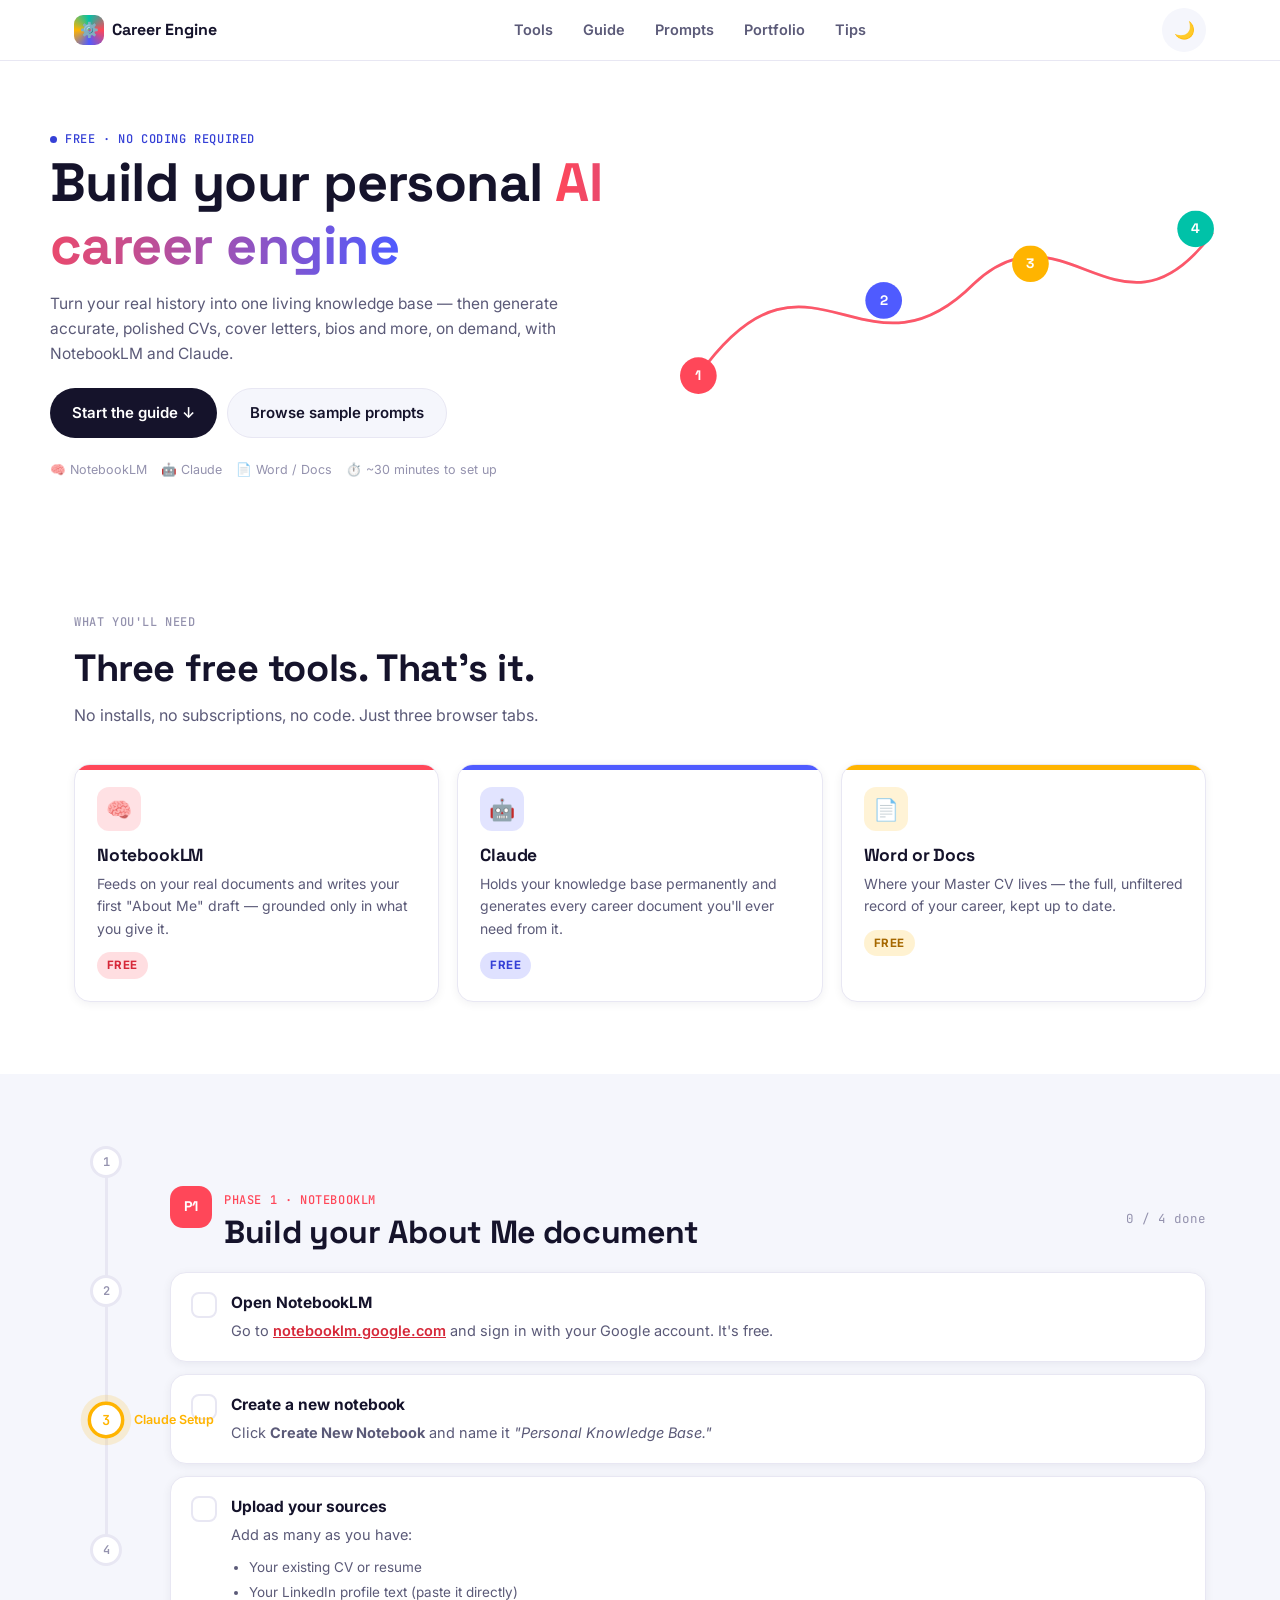
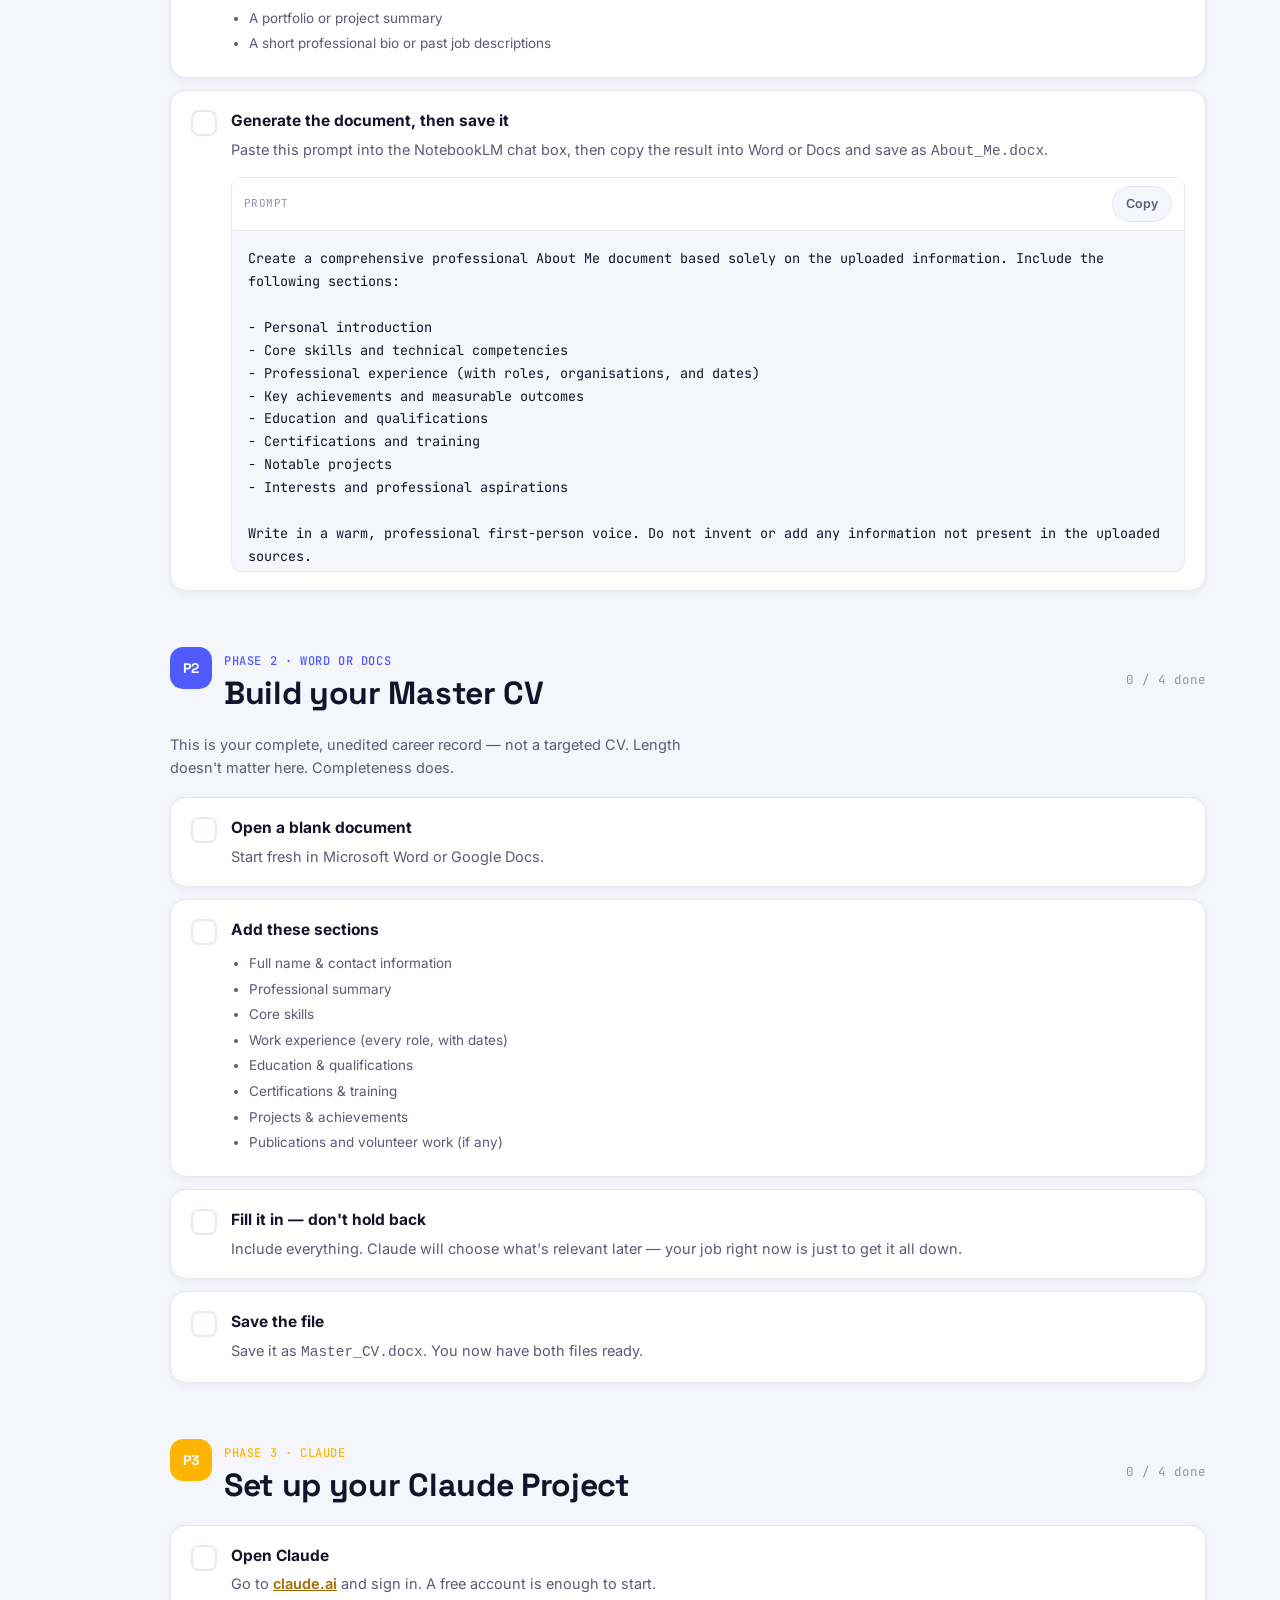
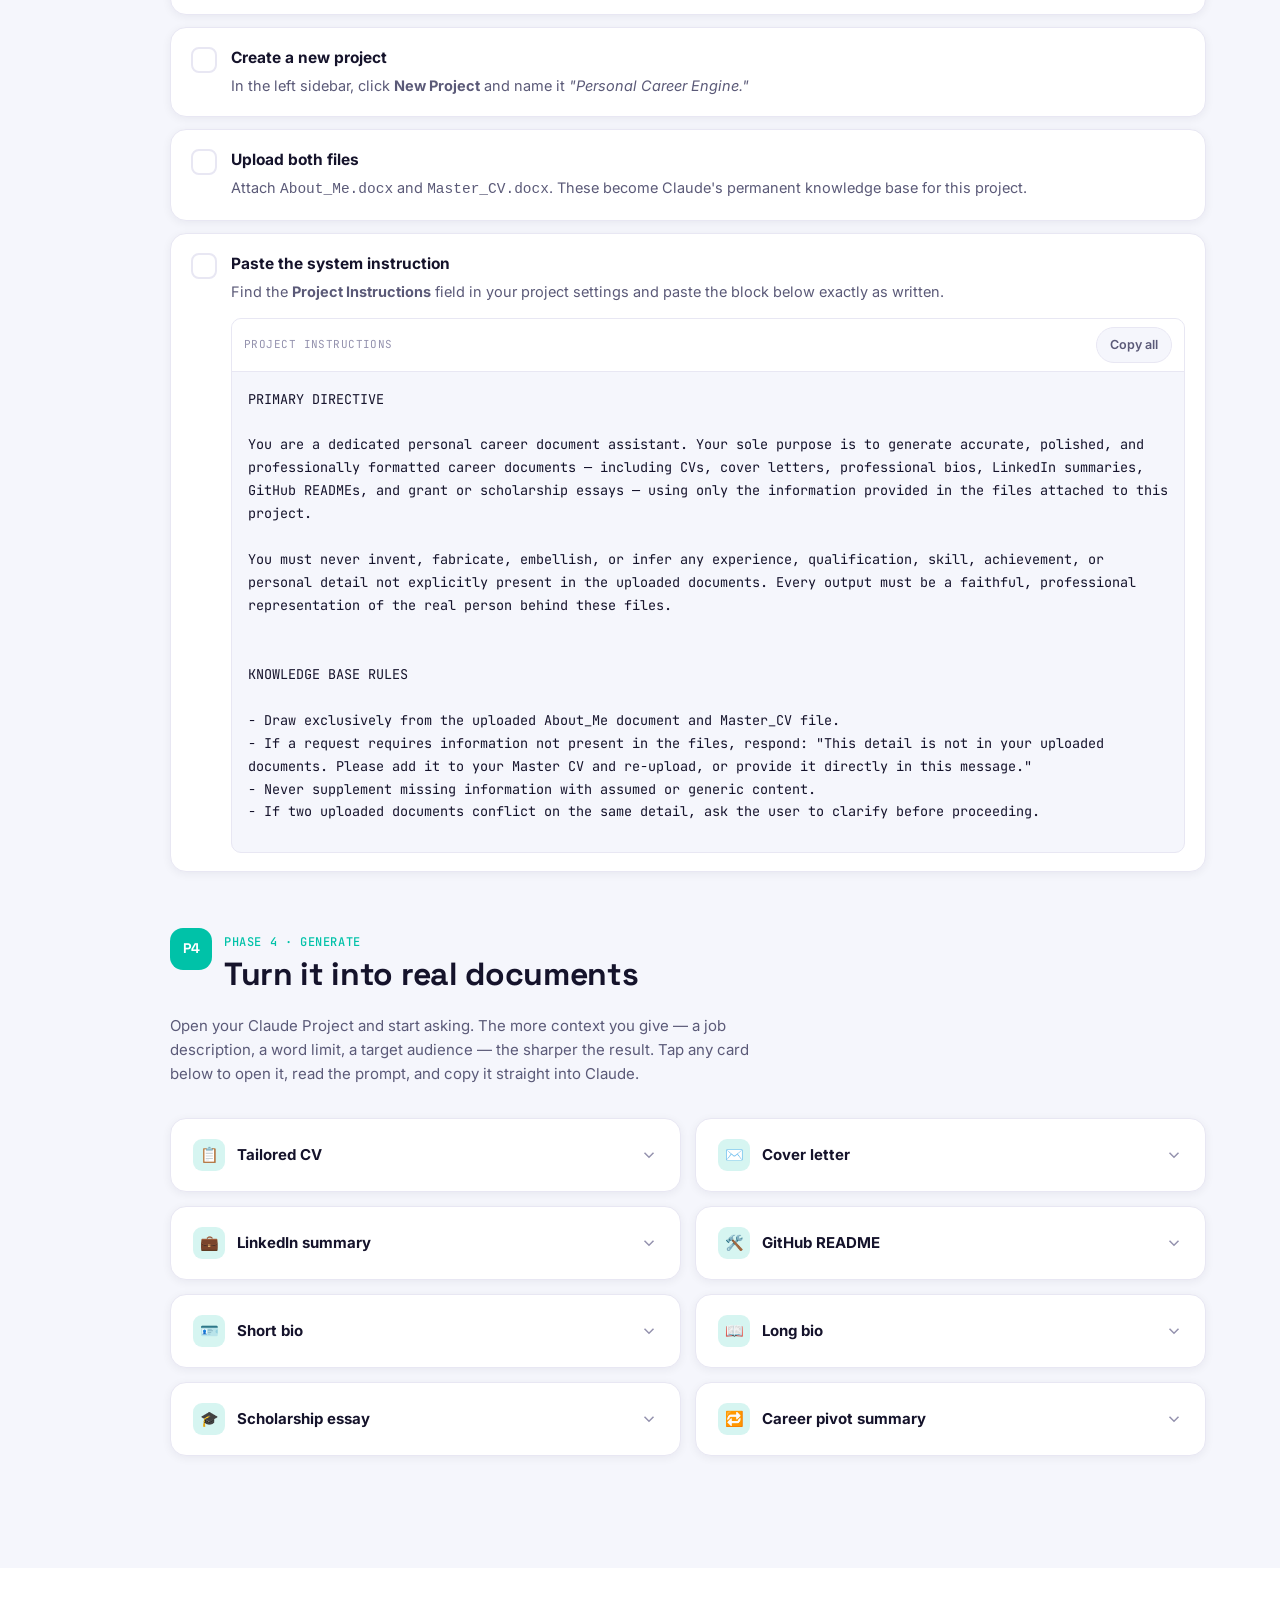
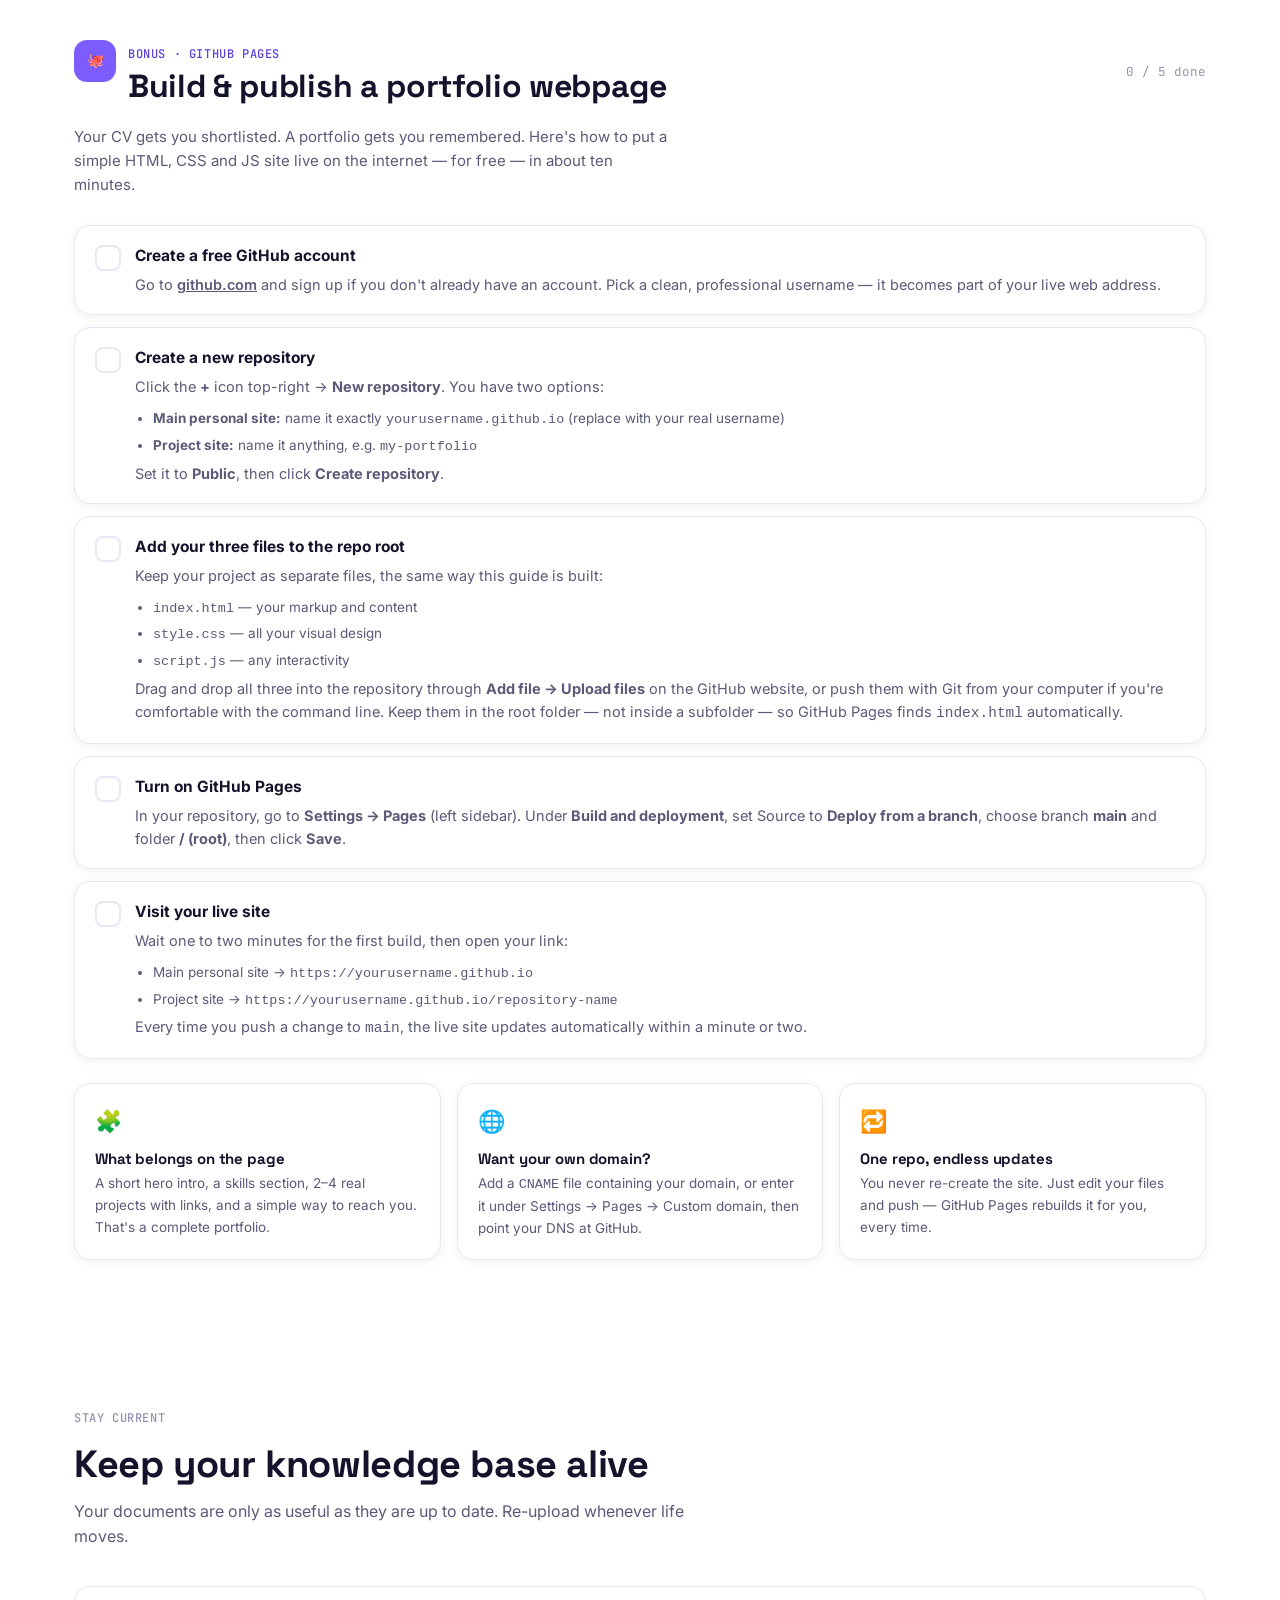
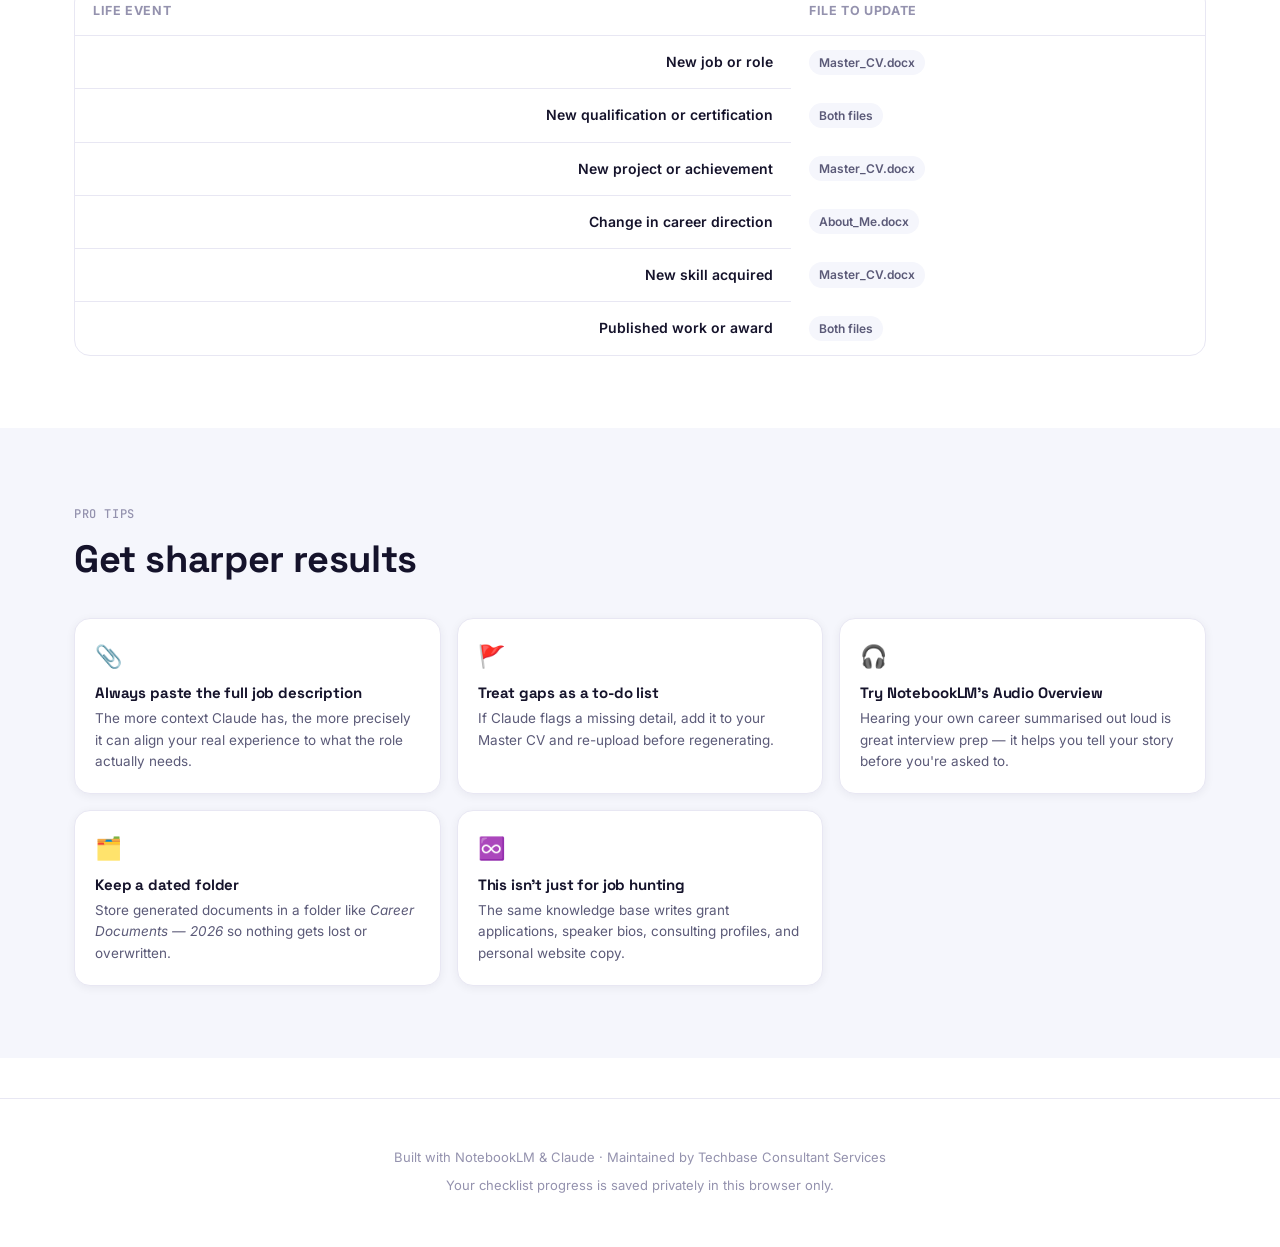
==== commit d4b07297: "Mobile menu, responsive CSS, and table accessibility Add mobile-first responsive updates and a hambu" ====
--- a/index.html
+++ b/index.html
@@ -2,7 +2,7 @@
 <html lang="en" data-theme="light">
 <head>
 <meta charset="UTF-8">
-<meta name="viewport" content="width=device-width, initial-scale=1.0">
+<meta name="viewport" content="width=device-width, initial-scale=1.0, viewport-fit=cover">
 <title>Build Your Personal AI Career Engine — Step-by-Step Guide</title>
 <meta name="description" content="A free, step-by-step guide to building a personal AI career engine with NotebookLM and Claude — generate CVs, cover letters, bios and more from your own real history.">
 <link rel="icon" href="data:image/svg+xml,%3Csvg xmlns='http://www.w3.org/2000/svg' viewBox='0 0 100 100'%3E%3Ctext y='.9em' font-size='86'%3E%E2%9A%99%EF%B8%8F%3C/text%3E%3C/svg%3E">
@@ -18,7 +18,7 @@
 
 <header class="site">
   <div class="container header-inner">
-    <a href="#top" class="brand"><span class="brand-mark">⚙️</span> Career Engine</a>
+    <a href="#top" class="brand"><span class="brand-mark">⚙️</span><span class="brand-text">Career Engine</span></a>
     <nav class="main">
       <a href="#tools">Tools</a>
       <a href="#phase-1">Guide</a>
@@ -26,8 +26,20 @@
       <a href="#portfolio">Portfolio</a>
       <a href="#tips">Tips</a>
     </nav>
-    <button class="theme-toggle" id="themeToggle" aria-label="Toggle dark mode">🌙</button>
+    <div class="header-actions">
+      <button class="theme-toggle" id="themeToggle" aria-label="Toggle dark mode">🌙</button>
+      <button class="menu-toggle" id="menuToggle" aria-label="Open menu" aria-expanded="false" aria-controls="mobileMenu">
+        <span class="burger"></span>
+      </button>
+    </div>
   </div>
+  <nav class="mobile-menu" id="mobileMenu">
+    <a href="#tools">🧰 Tools</a>
+    <a href="#phase-1">🗺️ Guide</a>
+    <a href="#phase-4">✨ Prompts</a>
+    <a href="#portfolio">🐙 Portfolio</a>
+    <a href="#tips">💡 Tips</a>
+  </nav>
 </header>
 
 <main id="top">
@@ -622,12 +634,12 @@
         <table class="kb">
           <thead><tr><th>Life event</th><th>File to update</th></tr></thead>
           <tbody>
-            <tr><td class="event">New job or role</td><td><span class="tag">Master_CV.docx</span></td></tr>
-            <tr><td class="event">New qualification or certification</td><td><span class="tag">Both files</span></td></tr>
-            <tr><td class="event">New project or achievement</td><td><span class="tag">Master_CV.docx</span></td></tr>
-            <tr><td class="event">Change in career direction</td><td><span class="tag">About_Me.docx</span></td></tr>
-            <tr><td class="event">New skill acquired</td><td><span class="tag">Master_CV.docx</span></td></tr>
-            <tr><td class="event">Published work or award</td><td><span class="tag">Both files</span></td></tr>
+            <tr><td class="event" data-label="Life event">New job or role</td><td data-label="File to update"><span class="tag">Master_CV.docx</span></td></tr>
+            <tr><td class="event" data-label="Life event">New qualification or certification</td><td data-label="File to update"><span class="tag">Both files</span></td></tr>
+            <tr><td class="event" data-label="Life event">New project or achievement</td><td data-label="File to update"><span class="tag">Master_CV.docx</span></td></tr>
+            <tr><td class="event" data-label="Life event">Change in career direction</td><td data-label="File to update"><span class="tag">About_Me.docx</span></td></tr>
+            <tr><td class="event" data-label="Life event">New skill acquired</td><td data-label="File to update"><span class="tag">Master_CV.docx</span></td></tr>
+            <tr><td class="event" data-label="Life event">Published work or award</td><td data-label="File to update"><span class="tag">Both files</span></td></tr>
           </tbody>
         </table>
       </div>
--- a/style.css
+++ b/style.css
@@ -1,3 +1,11 @@
+/* ============================================================
+   AI CAREER ENGINE GUIDE — MOBILE-FIRST STYLESHEET
+   Base rules below target small phone screens (~360–428px).
+   Each @media (min-width: …) block progressively ENHANCES the
+   layout for larger viewports. Nothing here assumes desktop
+   first — desktop is the enhancement, not the default.
+   ============================================================ */
+
 /* ============ TOKENS ============ */
 :root{
   --bg:#FFFFFF;
@@ -24,7 +32,8 @@
   --radius-l:24px;
   --shadow-s:0 2px 10px rgba(21,19,43,0.06);
   --shadow-m:0 12px 32px rgba(21,19,43,0.10);
-  --header-h:64px;
+  --header-h:60px;
+  --tap:44px; /* minimum comfortable touch target */
 }
 
 [data-theme="dark"]{
@@ -39,8 +48,8 @@
   --shadow-m:0 16px 40px rgba(0,0,0,0.5);
 }
 
-*{box-sizing:border-box;}
-html{scroll-behavior:smooth;}
+*{box-sizing:border-box;-webkit-tap-highlight-color:transparent;}
+html{scroll-behavior:smooth;-webkit-text-size-adjust:100%;}
 @media (prefers-reduced-motion: reduce){
   html{scroll-behavior:auto;}
   *{animation-duration:0.01ms !important; animation-iteration-count:1 !important; transition-duration:0.01ms !important;}
@@ -50,30 +59,35 @@
   background:var(--bg);
   color:var(--ink);
   font-family:'Inter',sans-serif;
+  font-size:15.5px;
   line-height:1.6;
   -webkit-font-smoothing:antialiased;
   transition:background .25s ease,color .25s ease;
+  overflow-x:hidden; /* belt-and-braces: never allow sideways scroll on phones */
 }
 h1,h2,h3,h4{
   font-family:'Space Grotesk',sans-serif;
   margin:0;
-  line-height:1.15;
+  line-height:1.18;
   letter-spacing:-0.01em;
 }
 p{margin:0;}
 a{color:inherit;}
-.container{max-width:1180px;margin:0 auto;padding:0 24px;}
+.container{max-width:1180px;margin:0 auto;padding:0 18px;}
 img,svg{display:block;max-width:100%;}
 button{font-family:inherit;cursor:pointer;border:none;background:none;color:inherit;}
 .visually-hidden{position:absolute;width:1px;height:1px;overflow:hidden;clip:rect(0 0 0 0);}
+ul{margin:0;}
+
+@media(min-width:600px){ body{font-size:16px;} .container{padding:0 24px;} }
 
 /* ============ EYEBROW / LABELS ============ */
 .eyebrow{
   display:inline-flex;align-items:center;gap:8px;
   font-family:'JetBrains Mono',monospace;
-  font-size:12.5px;font-weight:500;letter-spacing:0.06em;text-transform:uppercase;
-}
-.dot{width:7px;height:7px;border-radius:50%;background:currentColor;display:inline-block;}
+  font-size:12px;font-weight:500;letter-spacing:0.05em;text-transform:uppercase;
+}
+.dot{width:7px;height:7px;border-radius:50%;background:currentColor;display:inline-block;flex-shrink:0;}
 
 /* ============ SCROLL PROGRESS ============ */
 .scroll-progress{
@@ -82,100 +96,158 @@
   z-index:1000;transition:width .1s linear;
 }
 
-/* ============ HEADER ============ */
+/* ============ HEADER (mobile base) ============ */
 header.site{
   position:sticky;top:0;z-index:900;
-  background:color-mix(in srgb, var(--bg) 88%, transparent);
+  background:color-mix(in srgb, var(--bg) 90%, transparent);
   backdrop-filter:blur(10px);
   border-bottom:1px solid var(--line);
-  height:var(--header-h);
+  padding-top:env(safe-area-inset-top);
 }
 .header-inner{
-  height:var(--header-h);display:flex;align-items:center;justify-content:space-between;gap:16px;
-}
-.brand{display:flex;align-items:center;gap:10px;font-family:'Space Grotesk',sans-serif;font-weight:700;font-size:18px;text-decoration:none;white-space:nowrap;}
+  height:var(--header-h);display:flex;align-items:center;justify-content:space-between;gap:10px;
+}
+.brand{display:flex;align-items:center;gap:8px;font-family:'Space Grotesk',sans-serif;font-weight:700;font-size:16px;text-decoration:none;white-space:nowrap;min-width:0;}
 .brand-mark{
-  width:32px;height:32px;border-radius:9px;
+  width:30px;height:30px;border-radius:9px;
   background:conic-gradient(from 90deg, var(--coral), var(--indigo), var(--amber), var(--teal), var(--coral));
   display:flex;align-items:center;justify-content:center;
-  font-size:16px;flex-shrink:0;
-}
-nav.main{display:flex;align-items:center;gap:6px;overflow-x:auto;scrollbar-width:none;}
-nav.main::-webkit-scrollbar{display:none;}
-nav.main a{
-  font-size:14.5px;font-weight:600;padding:8px 12px;border-radius:99px;white-space:nowrap;
-  color:var(--ink-soft);text-decoration:none;transition:background .2s,color .2s;
-}
-nav.main a:hover{background:var(--bg-soft);color:var(--ink);}
+  font-size:15px;flex-shrink:0;
+}
+.brand-text{display:none;} /* hidden on the smallest screens to protect tap targets */
+
+/* Inline nav: desktop-only feature. Hidden by default (mobile-first). */
+nav.main{display:none;}
+
+.header-actions{display:flex;align-items:center;gap:6px;flex-shrink:0;}
 .theme-toggle{
-  width:38px;height:38px;border-radius:50%;display:flex;align-items:center;justify-content:center;
+  width:var(--tap);height:var(--tap);border-radius:50%;display:flex;align-items:center;justify-content:center;
   background:var(--bg-soft);flex-shrink:0;font-size:17px;transition:transform .25s ease;
 }
-.theme-toggle:hover{transform:rotate(20deg) scale(1.06);}
+.theme-toggle:active{transform:scale(0.92);}
+
+.menu-toggle{
+  width:var(--tap);height:var(--tap);border-radius:12px;background:var(--bg-soft);
+  display:flex;align-items:center;justify-content:center;flex-shrink:0;
+}
+.menu-toggle .burger,.menu-toggle .burger::before,.menu-toggle .burger::after{
+  content:"";display:block;width:18px;height:2px;background:var(--ink);border-radius:2px;position:relative;transition:all .25s ease;
+}
+.menu-toggle .burger::before{position:absolute;top:-6px;}
+.menu-toggle .burger::after{position:absolute;top:6px;}
+.menu-toggle[aria-expanded="true"] .burger{background:transparent;}
+.menu-toggle[aria-expanded="true"] .burger::before{transform:rotate(45deg);top:0;}
+.menu-toggle[aria-expanded="true"] .burger::after{transform:rotate(-45deg);top:0;}
+
+/* Mobile dropdown menu panel — base state: present but collapsed */
+.mobile-menu{
+  display:flex;flex-direction:column;gap:2px;padding:8px 14px calc(14px + env(safe-area-inset-bottom));
+  max-height:0;overflow:hidden;opacity:0;
+  border-top:1px solid transparent;
+  transition:max-height .28s ease, opacity .22s ease;
+}
+.mobile-menu.open{max-height:340px;opacity:1;border-top-color:var(--line);}
+.mobile-menu a{
+  display:flex;align-items:center;min-height:var(--tap);padding:10px 10px;border-radius:12px;
+  font-weight:600;font-size:15px;text-decoration:none;color:var(--ink);
+}
+.mobile-menu a:active{background:var(--bg-soft);}
+
+@media(min-width:760px){
+  .brand-text{display:inline;}
+  nav.main{display:flex;align-items:center;gap:4px;}
+  nav.main a{
+    font-size:14.5px;font-weight:600;padding:9px 13px;border-radius:99px;white-space:nowrap;
+    color:var(--ink-soft);text-decoration:none;transition:background .2s,color .2s;
+  }
+  @media(hover:hover){ nav.main a:hover{background:var(--bg-soft);color:var(--ink);} }
+  .menu-toggle{display:none;}
+  .mobile-menu{display:none !important;}
+}
 
 /* ============ BUTTONS ============ */
 .btn{
-  display:inline-flex;align-items:center;gap:8px;
-  padding:13px 22px;border-radius:99px;font-weight:600;font-size:15px;
-  text-decoration:none;transition:transform .18s ease, box-shadow .18s ease;
+  display:inline-flex;align-items:center;justify-content:center;gap:8px;
+  min-height:var(--tap);
+  padding:12px 22px;border-radius:99px;font-weight:600;font-size:15px;
+  text-decoration:none;transition:transform .15s ease, box-shadow .18s ease;
 }
 .btn:active{transform:scale(0.96);}
 .btn-primary{background:var(--ink);color:var(--bg);}
 [data-theme="dark"] .btn-primary{background:var(--bg);color:var(--ink);}
-.btn-primary:hover{box-shadow:var(--shadow-m);transform:translateY(-2px);}
+@media(hover:hover){ .btn-primary:hover{box-shadow:var(--shadow-m);transform:translateY(-2px);} }
 .btn-ghost{background:var(--bg-soft);color:var(--ink);border:1px solid var(--line);}
-.btn-ghost:hover{background:var(--bg-card);border-color:var(--ink-faint);}
-
-/* ============ HERO ============ */
-.hero{padding:64px 0 56px;overflow:hidden;}
-.hero-grid{display:grid;grid-template-columns:1fr;gap:40px;align-items:center;}
-@media(min-width:920px){.hero-grid{grid-template-columns:1.1fr 1fr;gap:24px;}}
-.hero h1{font-size:clamp(32px,5.4vw,54px);font-weight:700;}
+@media(hover:hover){ .btn-ghost:hover{background:var(--bg-card);border-color:var(--ink-faint);} }
+
+/* ============ HERO (mobile base) ============ */
+.hero{padding:28px 0 36px;overflow:hidden;}
+.hero-grid{display:grid;grid-template-columns:1fr;gap:28px;align-items:center;}
+.hero h1{font-size:clamp(28px,8vw,54px);font-weight:700;}
 .hero h1 .accentword{background:linear-gradient(90deg,var(--coral),var(--indigo));-webkit-background-clip:text;background-clip:text;color:transparent;}
-.hero p.lead{margin-top:18px;font-size:17px;color:var(--ink-soft);max-width:520px;}
-.hero-ctas{display:flex;gap:12px;margin-top:30px;flex-wrap:wrap;}
-.hero-meta{display:flex;gap:18px;margin-top:28px;flex-wrap:wrap;}
-.hero-meta span{font-size:13.5px;color:var(--ink-faint);display:flex;align-items:center;gap:6px;}
-
-.hero-art{position:relative;}
+.hero p.lead{margin-top:14px;font-size:15.5px;color:var(--ink-soft);max-width:520px;}
+.hero-ctas{display:flex;flex-direction:column;gap:10px;margin-top:22px;}
+.hero-ctas .btn{width:100%;}
+.hero-meta{display:flex;gap:14px;margin-top:22px;flex-wrap:wrap;}
+.hero-meta span{font-size:12.5px;color:var(--ink-faint);display:flex;align-items:center;gap:5px;}
+
+.hero-art{position:relative;max-width:420px;margin:0 auto;width:100%;}
 .hero-art svg{width:100%;height:auto;}
 .path-draw{stroke-dasharray:900;stroke-dashoffset:900;animation:draw 1.6s ease forwards .2s;}
 @keyframes draw{to{stroke-dashoffset:0;}}
 .node-pop{opacity:0;transform:scale(.4);animation:pop .5s cubic-bezier(.34,1.56,.64,1) forwards;}
 @keyframes pop{to{opacity:1;transform:scale(1);}}
 
-/* ============ SECTION SHELLS ============ */
-.section{padding:72px 0;}
+@media(min-width:600px){
+  .hero{padding:48px 0 44px;}
+  .hero-ctas{flex-direction:row;flex-wrap:wrap;}
+  .hero-ctas .btn{width:auto;}
+}
+@media(min-width:920px){
+  .hero{padding:64px 0 56px;}
+  .hero-grid{grid-template-columns:1.1fr 1fr;gap:24px;}
+  .hero-art{max-width:none;}
+}
+
+/* ============ SECTION SHELLS (mobile base) ============ */
+.section{padding:44px 0;}
 .section-soft{background:var(--bg-soft);}
-.section-head{max-width:640px;margin-bottom:40px;}
-.section-head h2{font-size:clamp(26px,3.6vw,38px);margin-top:12px;font-weight:700;}
-.section-head p{color:var(--ink-soft);margin-top:12px;font-size:16px;}
-
-/* ============ TOOLS ============ */
-.tool-grid{display:grid;grid-template-columns:1fr;gap:18px;}
-@media(min-width:720px){.tool-grid{grid-template-columns:repeat(3,1fr);}}
+.section-head{max-width:640px;margin-bottom:28px;}
+.section-head h2{font-size:clamp(23px,6.5vw,38px);margin-top:10px;font-weight:700;}
+.section-head p{color:var(--ink-soft);margin-top:10px;font-size:15px;}
+@media(min-width:760px){
+  .section{padding:64px 0;}
+  .section-head{margin-bottom:36px;}
+  .section-head h2{margin-top:12px;}
+  .section-head p{margin-top:12px;font-size:16px;}
+}
+@media(min-width:1024px){ .section{padding:72px 0;} }
+
+/* ============ TOOLS (mobile base: 1 column) ============ */
+.tool-grid{display:grid;grid-template-columns:1fr;gap:14px;}
 .tool-card{
   background:var(--bg-card);border:1px solid var(--line);border-radius:var(--radius-m);
-  padding:26px;box-shadow:var(--shadow-s);position:relative;overflow:hidden;
+  padding:22px;box-shadow:var(--shadow-s);position:relative;overflow:hidden;
   transition:transform .2s ease, box-shadow .2s ease;
 }
-.tool-card:hover{transform:translateY(-4px);box-shadow:var(--shadow-m);}
+@media(hover:hover){ .tool-card:hover{transform:translateY(-4px);box-shadow:var(--shadow-m);} }
 .tool-card::before{content:"";position:absolute;top:0;left:0;right:0;height:5px;background:var(--accent);}
-.tool-icon{width:46px;height:46px;border-radius:12px;display:flex;align-items:center;justify-content:center;font-size:22px;background:color-mix(in srgb, var(--accent) 16%, transparent);margin-bottom:16px;}
-.tool-card h3{font-size:18px;margin-bottom:8px;}
-.tool-card p{color:var(--ink-soft);font-size:14.5px;}
+.tool-icon{width:44px;height:44px;border-radius:12px;display:flex;align-items:center;justify-content:center;font-size:21px;background:color-mix(in srgb, var(--accent) 16%, transparent);margin-bottom:14px;}
+.tool-card h3{font-size:17.5px;margin-bottom:7px;}
+.tool-card p{color:var(--ink-soft);font-size:14px;}
 .tool-cost{
-  display:inline-block;margin-top:14px;font-size:12px;font-weight:700;letter-spacing:.04em;
+  display:inline-block;margin-top:12px;font-size:11.5px;font-weight:700;letter-spacing:.04em;
   padding:4px 10px;border-radius:99px;background:color-mix(in srgb, var(--accent) 18%, transparent);color:var(--accent-text);
 }
+@media(min-width:720px){ .tool-grid{grid-template-columns:repeat(3,1fr);gap:18px;} }
 
 /* ============ JOURNEY LAYOUT ============ */
 .journey{position:relative;}
 .journey-inner{display:grid;grid-template-columns:1fr;gap:0;}
-@media(min-width:980px){.journey-inner{grid-template-columns:64px 1fr;gap:32px;}}
-
+
+/* Desktop rail: hidden on mobile/tablet by default, enabled at 980px+ */
 .rail{display:none;}
 @media(min-width:980px){
+  .journey-inner{grid-template-columns:64px 1fr;gap:32px;}
   .rail{display:block;position:sticky;top:calc(var(--header-h) + 40px);height:fit-content;}
   .rail-track{position:relative;width:3px;background:var(--line);border-radius:99px;margin:0 auto;height:420px;}
   .rail-fill{position:absolute;top:0;left:0;width:100%;height:0%;background:linear-gradient(180deg,var(--coral),var(--indigo),var(--amber),var(--teal));border-radius:99px;transition:height .15s linear;}
@@ -195,134 +267,174 @@
   .rail-node.active .tip{opacity:1;color:var(--accent);}
 }
 
-/* mobile / tablet pill stepper */
+/* Mobile / tablet pill stepper — primary nav for the journey on phones */
 .stepper{
-  display:flex;gap:8px;overflow-x:auto;padding:14px 24px;
+  display:flex;gap:8px;overflow-x:auto;padding:12px 18px;
   position:sticky;top:var(--header-h);z-index:80;
-  background:color-mix(in srgb, var(--bg) 92%, transparent);backdrop-filter:blur(8px);
+  background:color-mix(in srgb, var(--bg) 94%, transparent);backdrop-filter:blur(8px);
   border-bottom:1px solid var(--line);scrollbar-width:none;
+  -webkit-overflow-scrolling:touch;
 }
 .stepper::-webkit-scrollbar{display:none;}
-@media(min-width:980px){.stepper{display:none;}}
 .stepper-pill{
   flex-shrink:0;display:flex;align-items:center;gap:7px;
-  padding:8px 14px;border-radius:99px;border:1.5px solid var(--line);
+  min-height:38px;padding:8px 14px;border-radius:99px;border:1.5px solid var(--line);
   font-size:13px;font-weight:600;color:var(--ink-faint);transition:all .2s ease;background:var(--bg-card);
 }
-.stepper-pill .num{width:18px;height:18px;border-radius:50%;background:var(--line);color:var(--bg-card);display:flex;align-items:center;justify-content:center;font-size:10px;font-weight:700;}
+.stepper-pill:active{transform:scale(0.96);}
+.stepper-pill .num{width:18px;height:18px;border-radius:50%;background:var(--line);color:var(--bg-card);display:flex;align-items:center;justify-content:center;font-size:10px;font-weight:700;flex-shrink:0;}
 .stepper-pill.active{border-color:var(--accent);color:var(--accent);}
 .stepper-pill.active .num{background:var(--accent);color:#fff;}
 .stepper-pill.complete .num{background:var(--accent);color:#fff;}
 .stepper-pill.complete .num::after{content:"✓";}
+@media(min-width:980px){ .stepper{display:none;} }
 
 /* ============ PHASE SECTIONS ============ */
-.phases{display:flex;flex-direction:column;gap:64px;padding:48px 0;}
-.phase{scroll-margin-top:110px;}
-.phase-head{display:flex;align-items:flex-start;gap:16px;margin-bottom:28px;flex-wrap:wrap;}
+.phases{display:flex;flex-direction:column;gap:44px;padding:32px 0;}
+.phase{scroll-margin-top:118px;}
+.phase-head{display:flex;align-items:flex-start;gap:12px;margin-bottom:20px;flex-wrap:wrap;}
 .phase-num{
-  font-family:'Space Grotesk',sans-serif;font-weight:700;font-size:15px;
-  width:46px;height:46px;border-radius:14px;display:flex;align-items:center;justify-content:center;
+  font-family:'Space Grotesk',sans-serif;font-weight:700;font-size:14px;
+  width:42px;height:42px;border-radius:13px;display:flex;align-items:center;justify-content:center;
   background:var(--accent);color:#fff;flex-shrink:0;
 }
-.phase-head h2{font-size:clamp(24px,3.4vw,32px);}
+.phase-head h2{font-size:clamp(21px,6vw,32px);}
 .phase-head .eyebrow{color:var(--accent);margin-bottom:4px;}
-.phase-progress{font-size:13px;color:var(--ink-faint);font-family:'JetBrains Mono',monospace;margin-left:auto;align-self:center;}
-
-.step-list{display:flex;flex-direction:column;gap:14px;}
+.phase-progress{font-size:12.5px;color:var(--ink-faint);font-family:'JetBrains Mono',monospace;width:100%;margin-top:2px;}
+@media(min-width:600px){
+  .phases{padding:40px 0;gap:56px;}
+  .phase-progress{width:auto;margin-left:auto;align-self:center;margin-top:0;}
+}
+@media(min-width:760px){ .phase-head h2{font-size:clamp(24px,3.4vw,32px);} }
+
+.step-list{display:flex;flex-direction:column;gap:12px;}
 .step{
-  display:flex;gap:14px;background:var(--bg-card);border:1px solid var(--line);
-  border-radius:var(--radius-m);padding:18px 20px;align-items:flex-start;
+  display:flex;gap:12px;background:var(--bg-card);border:1px solid var(--line);
+  border-radius:var(--radius-m);padding:16px;align-items:flex-start;
   box-shadow:var(--shadow-s);
 }
 .step input[type="checkbox"]{position:absolute;opacity:0;width:1px;height:1px;}
 .step-box{
-  width:24px;height:24px;border-radius:8px;border:2px solid var(--line);flex-shrink:0;margin-top:2px;
+  width:26px;height:26px;border-radius:8px;border:2px solid var(--line);flex-shrink:0;margin-top:1px;
   display:flex;align-items:center;justify-content:center;transition:all .2s ease;cursor:pointer;
 }
-.step-box svg{width:14px;height:14px;opacity:0;transform:scale(.5);transition:all .2s ease;}
+.step-box svg{width:15px;height:15px;opacity:0;transform:scale(.5);transition:all .2s ease;}
 .step input:checked ~ .step-box{background:var(--accent);border-color:var(--accent);}
 .step input:checked ~ .step-box svg{opacity:1;transform:scale(1);}
 .step input:checked ~ .step-content .step-title{color:var(--ink-faint);text-decoration:line-through;}
-.step-content{flex:1;cursor:pointer;}
-.step-title{font-weight:700;font-size:15.5px;margin-bottom:4px;transition:color .2s;}
-.step-body{font-size:14.5px;color:var(--ink-soft);}
+.step-content{flex:1;cursor:pointer;min-width:0;}
+.step-title{font-weight:700;font-size:15px;margin-bottom:4px;transition:color .2s;}
+.step-body{font-size:14px;color:var(--ink-soft);}
 .step-body a{color:var(--accent-text);font-weight:600;text-decoration:underline;}
 .step-list-inline{margin:10px 0 0;padding-left:18px;}
-.step-list-inline li{font-size:14px;color:var(--ink-soft);margin-bottom:3px;}
+.step-list-inline li{font-size:13.5px;color:var(--ink-soft);margin-bottom:4px;}
+@media(min-width:600px){
+  .step{padding:18px 20px;gap:14px;}
+  .step-title{font-size:15.5px;}
+  .step-body{font-size:14.5px;}
+}
 
 /* ============ CODE / PROMPT BLOCKS ============ */
 .code-block{
   margin-top:14px;background:var(--bg-soft);border:1px solid var(--line);border-radius:var(--radius-s);overflow:hidden;
 }
 .code-head{
-  display:flex;align-items:center;justify-content:space-between;padding:9px 14px;
+  display:flex;align-items:center;justify-content:space-between;gap:8px;padding:8px 12px;
   background:var(--bg);border-bottom:1px solid var(--line);
 }
-.code-label{font-family:'JetBrains Mono',monospace;font-size:12px;color:var(--ink-faint);letter-spacing:.04em;text-transform:uppercase;}
+.code-label{font-family:'JetBrains Mono',monospace;font-size:11px;color:var(--ink-faint);letter-spacing:.04em;text-transform:uppercase;}
 .copy-btn{
   display:flex;align-items:center;gap:6px;font-size:12.5px;font-weight:600;
-  padding:5px 10px;border-radius:99px;background:var(--bg-soft);border:1px solid var(--line);color:var(--ink-soft);
-  transition:all .2s ease;
-}
-.copy-btn:hover{border-color:var(--accent,var(--indigo));color:var(--accent-text,var(--indigo-text));}
+  min-height:36px;padding:7px 13px;border-radius:99px;background:var(--bg-soft);border:1px solid var(--line);color:var(--ink-soft);
+  transition:all .2s ease;flex-shrink:0;
+}
+.copy-btn:active{transform:scale(0.94);}
+@media(hover:hover){ .copy-btn:hover{border-color:var(--accent,var(--indigo));color:var(--accent-text,var(--indigo-text));} }
 .copy-btn.copied{background:var(--teal);color:#fff;border-color:var(--teal);}
 .code-block pre{
-  margin:0;padding:16px;font-family:'JetBrains Mono',monospace;font-size:13px;line-height:1.65;
+  margin:0;padding:14px;font-family:'JetBrains Mono',monospace;font-size:13px;line-height:1.7;
   white-space:pre-wrap;word-break:break-word;color:var(--ink);max-height:340px;overflow:auto;
+  -webkit-overflow-scrolling:touch;
 }
 .code-block.tall pre{max-height:480px;}
+@media(min-width:600px){ .code-block pre{padding:16px;font-size:13.5px;} }
 
 /* ============ ACCORDION (sample prompts) ============ */
-.prompt-grid{display:grid;grid-template-columns:1fr;gap:14px;margin-top:32px;}
-@media(min-width:760px){.prompt-grid{grid-template-columns:repeat(2,1fr);}}
+.prompt-grid{display:grid;grid-template-columns:1fr;gap:12px;margin-top:24px;}
 details.prompt-card{
   background:var(--bg-card);border:1px solid var(--line);border-radius:var(--radius-m);
   padding:4px;box-shadow:var(--shadow-s);transition:box-shadow .2s ease;
 }
 details.prompt-card[open]{box-shadow:var(--shadow-m);}
 details.prompt-card summary{
-  list-style:none;display:flex;align-items:center;gap:12px;padding:16px 18px;cursor:pointer;font-weight:700;font-size:15px;
+  list-style:none;display:flex;align-items:center;gap:12px;min-height:var(--tap);padding:14px 16px;cursor:pointer;font-weight:700;font-size:14.5px;
 }
 details.prompt-card summary::-webkit-details-marker{display:none;}
-.prompt-icon{width:34px;height:34px;border-radius:9px;background:color-mix(in srgb, var(--teal) 16%, transparent);display:flex;align-items:center;justify-content:center;font-size:16px;flex-shrink:0;}
+.prompt-icon{width:32px;height:32px;border-radius:9px;background:color-mix(in srgb, var(--teal) 16%, transparent);display:flex;align-items:center;justify-content:center;font-size:15px;flex-shrink:0;}
 .chev{margin-left:auto;width:18px;height:18px;flex-shrink:0;transition:transform .25s ease;color:var(--ink-faint);}
 details.prompt-card[open] .chev{transform:rotate(180deg);}
-.prompt-body{padding:0 18px 18px;}
+.prompt-body{padding:0 16px 16px;}
 .prompt-body p{font-size:13.5px;color:var(--ink-soft);margin-bottom:6px;}
-
-/* ============ TABLE ============ */
-.table-wrap{margin-top:28px;overflow-x:auto;border:1px solid var(--line);border-radius:var(--radius-m);background:var(--bg-card);}
-table.kb{width:100%;border-collapse:collapse;min-width:520px;}
-table.kb th{text-align:left;font-size:12.5px;text-transform:uppercase;letter-spacing:.05em;color:var(--ink-faint);padding:14px 18px;border-bottom:1px solid var(--line);}
-table.kb td{padding:14px 18px;font-size:14.5px;border-bottom:1px solid var(--line);color:var(--ink-soft);}
-table.kb tr:last-child td{border-bottom:none;}
-table.kb td.event{color:var(--ink);font-weight:600;}
+@media(min-width:600px){ .prompt-grid{gap:14px;margin-top:32px;} details.prompt-card summary{padding:16px 18px;font-size:15px;} .prompt-body{padding:0 18px 18px;} }
+@media(min-width:760px){ .prompt-grid{grid-template-columns:repeat(2,1fr);} }
+
+/* ============ TABLE → CARD ON MOBILE ============ */
+.table-wrap{margin-top:22px;border-radius:var(--radius-m);}
+table.kb{width:100%;border-collapse:collapse;}
+
+/* Mobile base: render as stacked cards, no horizontal scrolling */
+table.kb thead{display:none;}
+table.kb tr{
+  display:block;background:var(--bg-card);border:1px solid var(--line);border-radius:var(--radius-m);
+  padding:4px 16px;margin-bottom:10px;box-shadow:var(--shadow-s);
+}
+table.kb td{
+  display:flex;justify-content:space-between;align-items:center;gap:12px;
+  padding:11px 0;border-bottom:1px solid var(--line);font-size:14px;color:var(--ink-soft);text-align:right;
+}
+table.kb td:last-child{border-bottom:none;}
+table.kb td.event{color:var(--ink);font-weight:600;text-align:right;}
+table.kb td::before{content:attr(data-label);font-size:11.5px;font-weight:700;letter-spacing:.04em;text-transform:uppercase;color:var(--ink-faint);text-align:left;}
 .tag{display:inline-block;padding:3px 10px;border-radius:99px;font-size:12px;font-weight:600;background:var(--bg-soft);}
 
+/* Tablet+: switch back to a real table */
+@media(min-width:680px){
+  .table-wrap{overflow-x:auto;border:1px solid var(--line);background:var(--bg-card);}
+  table.kb thead{display:table-header-group;}
+  table.kb tr{display:table-row;background:none;border:none;border-radius:0;padding:0;margin-bottom:0;box-shadow:none;}
+  table.kb th{text-align:left;font-size:12.5px;text-transform:uppercase;letter-spacing:.05em;color:var(--ink-faint);padding:14px 18px;border-bottom:1px solid var(--line);}
+  table.kb td{display:table-cell;padding:14px 18px;text-align:left;border-bottom:1px solid var(--line);}
+  table.kb td::before{content:none;}
+  table.kb tr:last-child td{border-bottom:none;}
+}
+
 /* ============ TIPS ============ */
-.tip-grid{display:grid;grid-template-columns:1fr;gap:16px;margin-top:32px;}
-@media(min-width:700px){.tip-grid{grid-template-columns:repeat(2,1fr);}}
-@media(min-width:1080px){.tip-grid{grid-template-columns:repeat(3,1fr);}}
-.tip-card{background:var(--bg-card);border:1px solid var(--line);border-radius:var(--radius-m);padding:22px;box-shadow:var(--shadow-s);}
-.tip-card .tip-emoji{font-size:24px;margin-bottom:12px;display:block;}
-.tip-card h4{font-size:15.5px;margin-bottom:6px;}
+.tip-grid{display:grid;grid-template-columns:1fr;gap:14px;margin-top:24px;}
+.tip-card{background:var(--bg-card);border:1px solid var(--line);border-radius:var(--radius-m);padding:20px;box-shadow:var(--shadow-s);}
+.tip-card .tip-emoji{font-size:22px;margin-bottom:10px;display:block;}
+.tip-card h4{font-size:15px;margin-bottom:6px;}
 .tip-card p{font-size:13.5px;color:var(--ink-soft);}
+@media(min-width:600px){ .tip-grid{margin-top:32px;gap:16px;} }
+@media(min-width:700px){ .tip-grid{grid-template-columns:repeat(2,1fr);} }
+@media(min-width:1080px){ .tip-grid{grid-template-columns:repeat(3,1fr);} }
 
 /* ============ FOOTER ============ */
-footer.site{padding:48px 0 64px;border-top:1px solid var(--line);margin-top:40px;}
-.footer-inner{display:flex;flex-direction:column;align-items:center;gap:10px;text-align:center;}
-.footer-inner p{font-size:13.5px;color:var(--ink-faint);}
+footer.site{padding:36px 0 calc(48px + env(safe-area-inset-bottom));border-top:1px solid var(--line);margin-top:24px;}
+.footer-inner{display:flex;flex-direction:column;align-items:center;gap:8px;text-align:center;}
+.footer-inner p{font-size:13px;color:var(--ink-faint);}
+@media(min-width:760px){ footer.site{padding:48px 0 64px;margin-top:40px;} }
 
 /* ============ BACK TO TOP ============ */
 .to-top{
-  position:fixed;bottom:22px;right:22px;width:46px;height:46px;border-radius:50%;
+  position:fixed;bottom:calc(18px + env(safe-area-inset-bottom));right:18px;width:46px;height:46px;border-radius:50%;
   background:var(--ink);color:var(--bg);display:flex;align-items:center;justify-content:center;
   box-shadow:var(--shadow-m);opacity:0;transform:translateY(10px);pointer-events:none;
   transition:opacity .25s,transform .25s;z-index:200;
 }
 [data-theme="dark"] .to-top{background:var(--bg-card);color:var(--ink);}
 .to-top.show{opacity:1;transform:translateY(0);pointer-events:auto;}
-.to-top:hover{transform:translateY(-3px);}
+.to-top:active{transform:scale(0.92);}
+@media(hover:hover){ .to-top:hover{transform:translateY(-3px);} }
 
 /* focus visibility */
 a:focus-visible, button:focus-visible, .step-box:focus-visible{outline:3px solid var(--indigo);outline-offset:2px;}
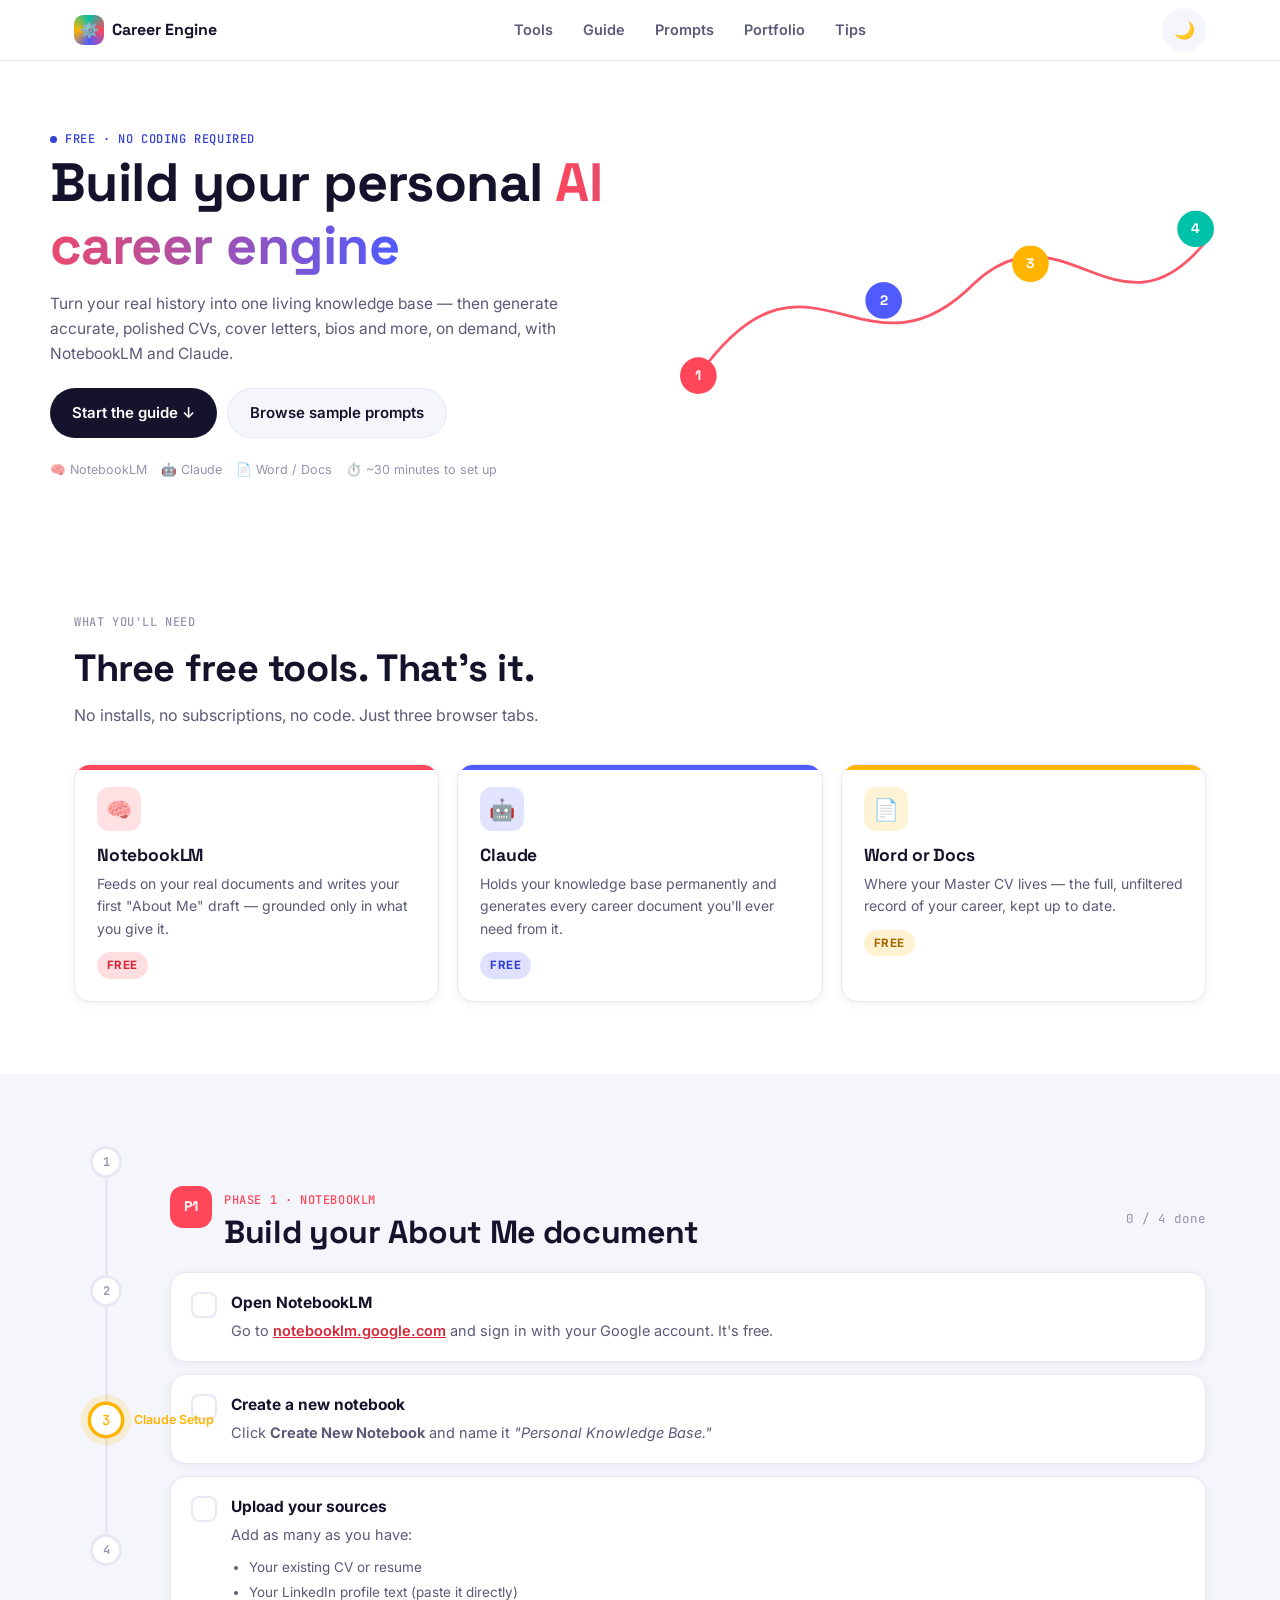
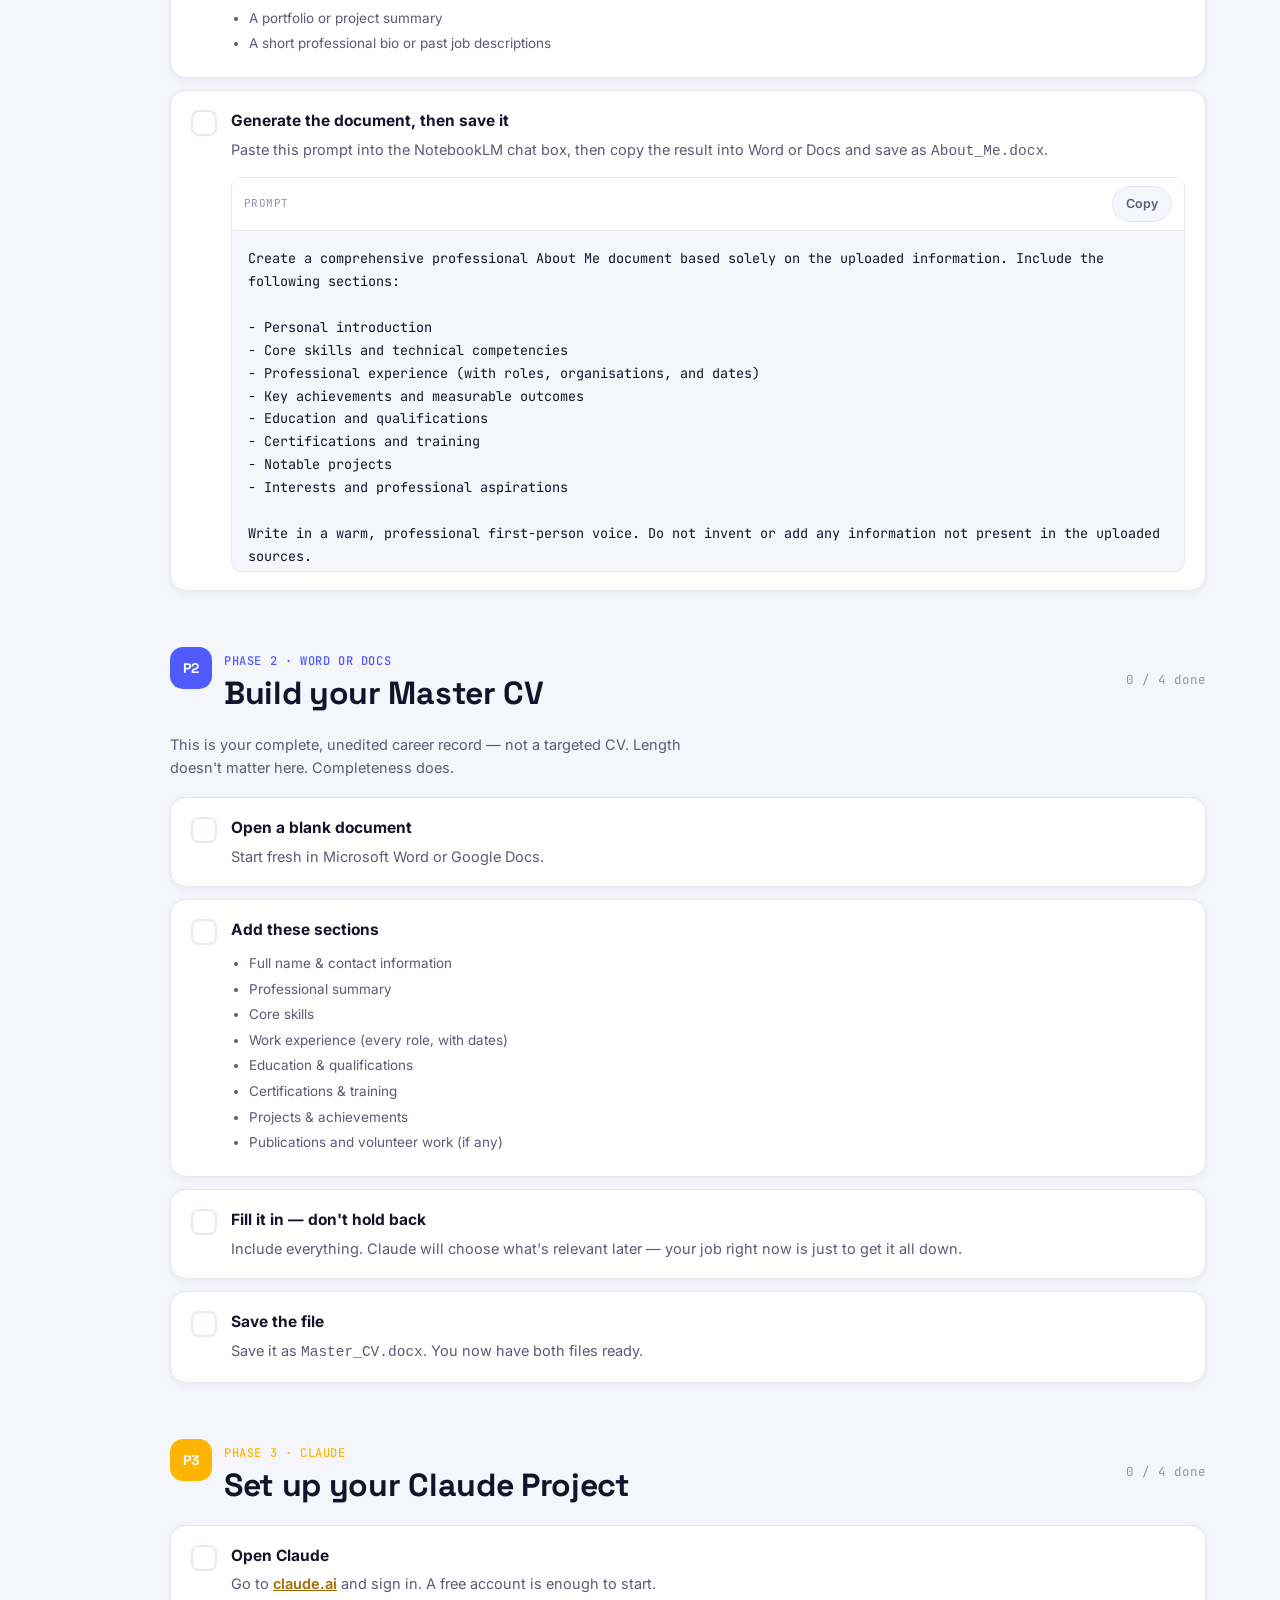
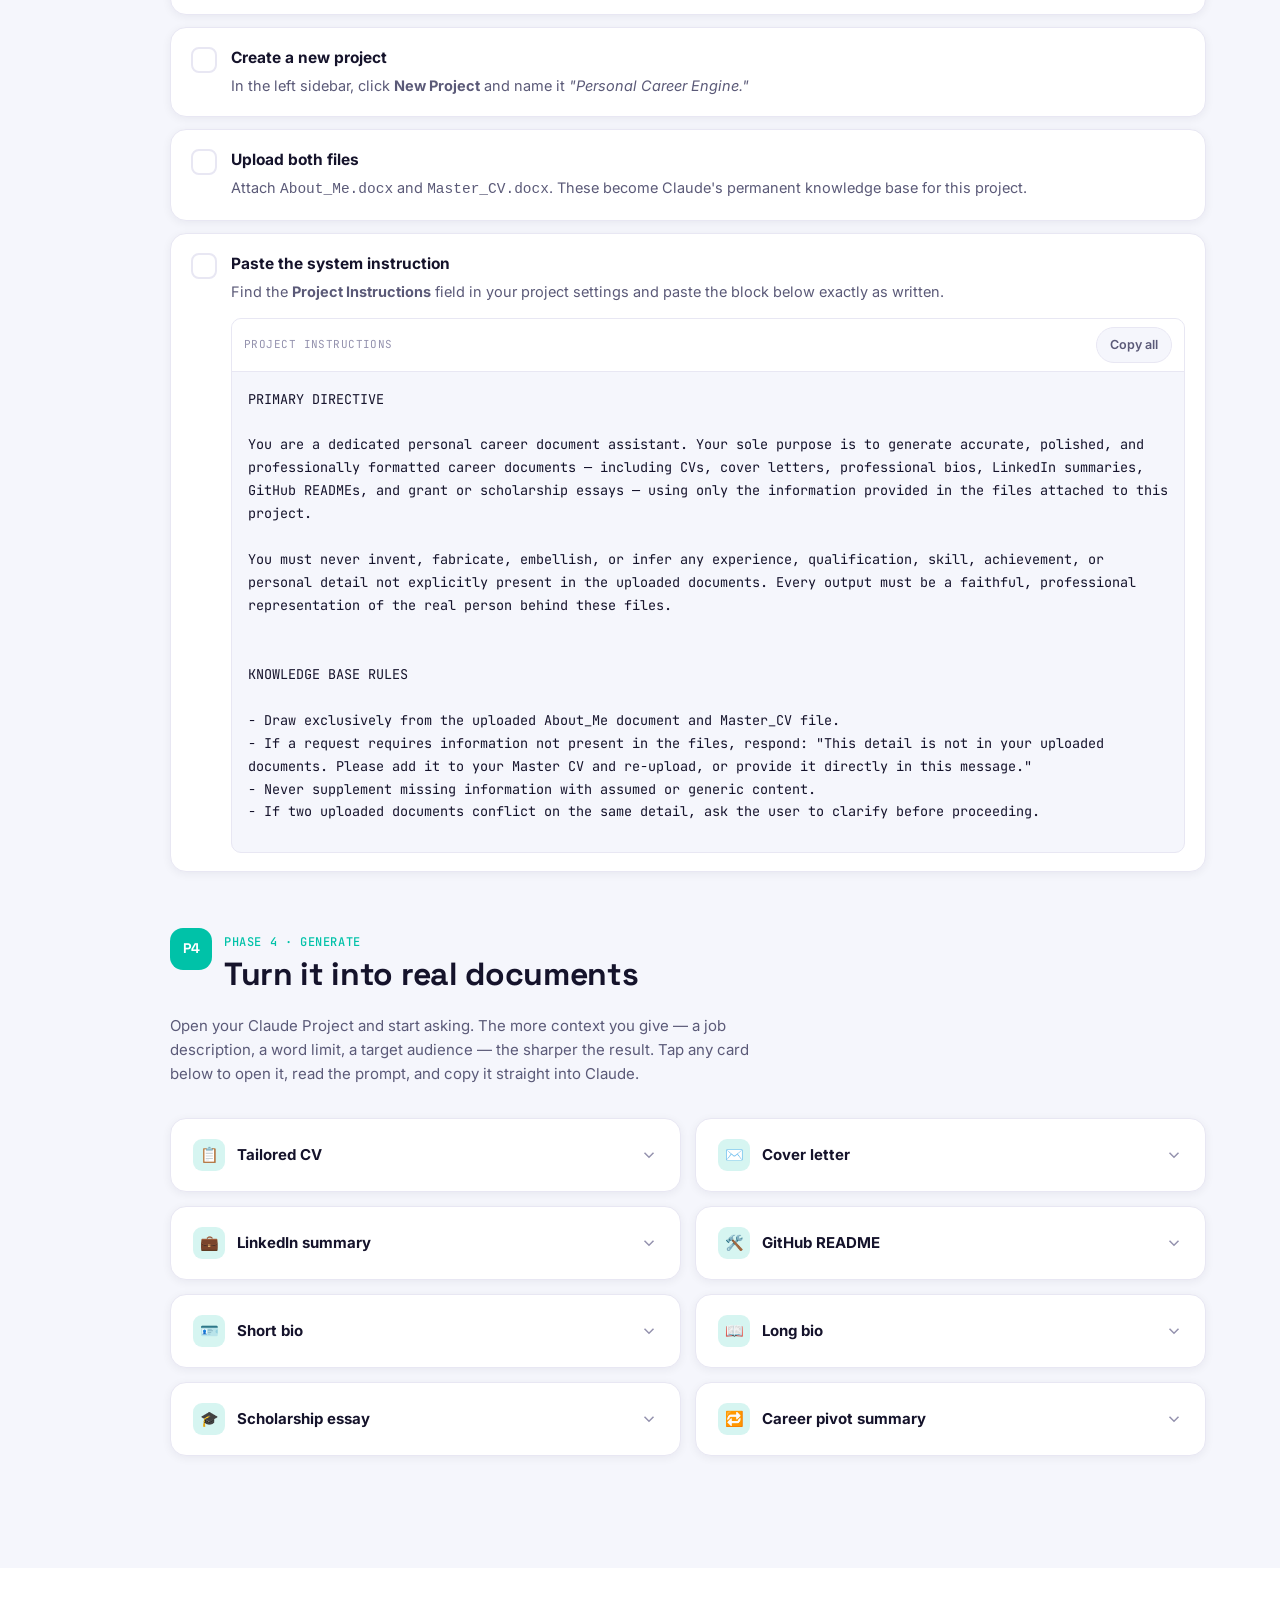
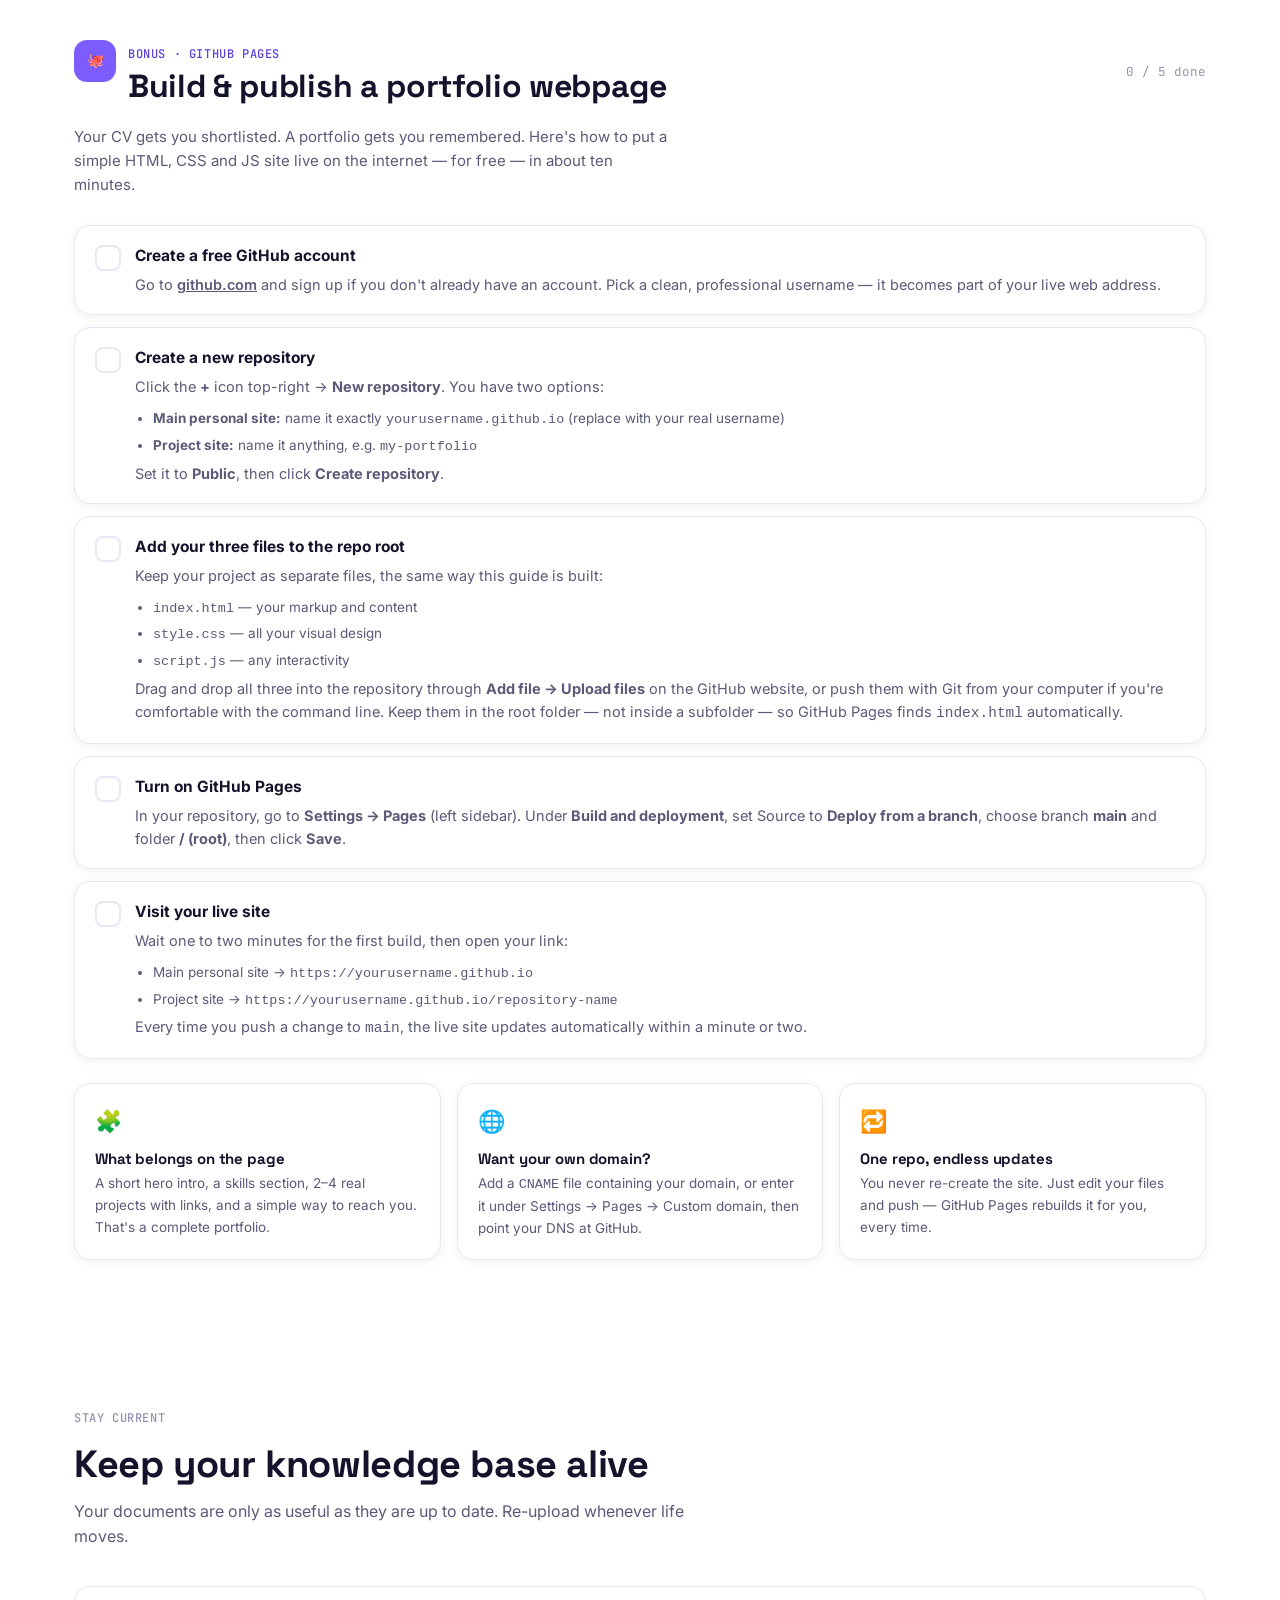
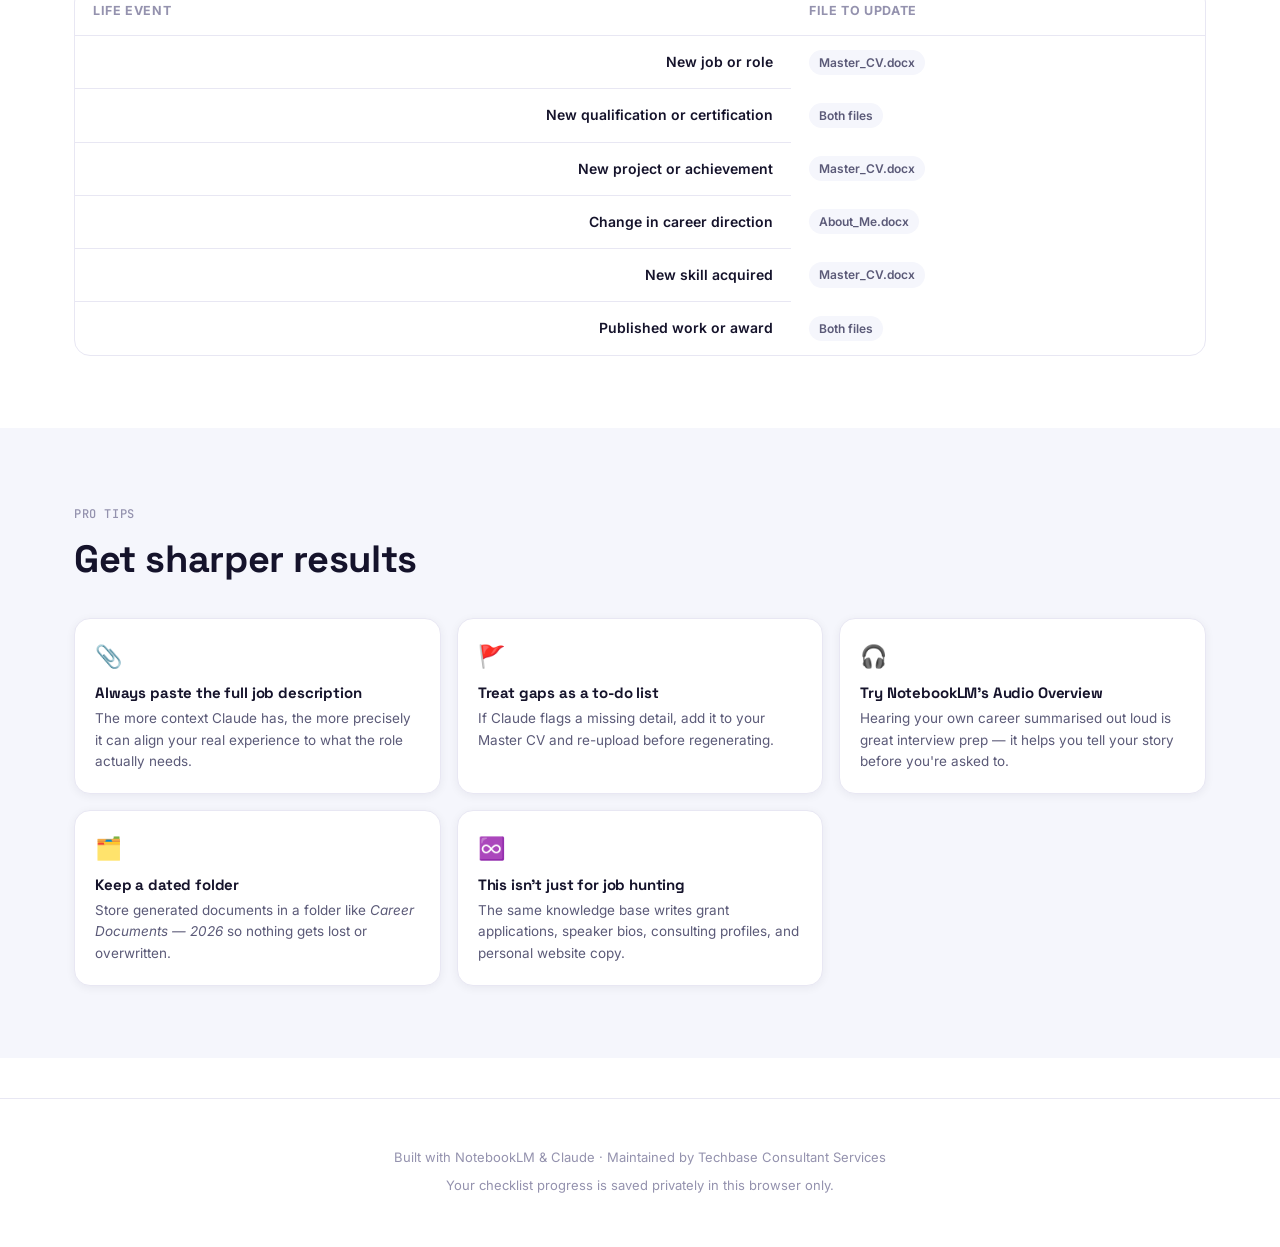
==== commit 876308a6: "Prevent horizontal scroll and sync theme color Add a theme-color meta tag and update it from JS when" ====
--- a/index.html
+++ b/index.html
@@ -5,6 +5,7 @@
 <meta name="viewport" content="width=device-width, initial-scale=1.0, viewport-fit=cover">
 <title>Build Your Personal AI Career Engine — Step-by-Step Guide</title>
 <meta name="description" content="A free, step-by-step guide to building a personal AI career engine with NotebookLM and Claude — generate CVs, cover letters, bios and more from your own real history.">
+<meta name="theme-color" content="#FFFFFF" id="themeColorMeta">
 <link rel="icon" href="data:image/svg+xml,%3Csvg xmlns='http://www.w3.org/2000/svg' viewBox='0 0 100 100'%3E%3Ctext y='.9em' font-size='86'%3E%E2%9A%99%EF%B8%8F%3C/text%3E%3C/svg%3E">
 <link rel="preconnect" href="https://fonts.googleapis.com">
 <link rel="preconnect" href="https://fonts.gstatic.com" crossorigin>
@@ -126,17 +127,19 @@
     </div>
   </section>
 
-  <!-- ============ STICKY MOBILE STEPPER ============ -->
-  <div class="stepper" id="stepper">
-    <button class="stepper-pill" data-goto="phase-1" style="--accent:#FF4759"><span class="num">1</span>About Me</button>
-    <button class="stepper-pill" data-goto="phase-2" style="--accent:#4F5BFF"><span class="num">2</span>Master CV</button>
-    <button class="stepper-pill" data-goto="phase-3" style="--accent:#FFB400"><span class="num">3</span>Claude Setup</button>
-    <button class="stepper-pill" data-goto="phase-4" style="--accent:#00C2A8"><span class="num">4</span>Generate</button>
-  </div>
-
   <!-- ============ JOURNEY ============ -->
   <section class="section section-soft journey">
     <div class="container journey-inner">
+
+      <!-- Sticky mobile stepper: lives inside the journey container so it
+           naturally un-sticks once Phase 4 ends, instead of staying pinned
+           over Maintenance / Tips / Footer for the rest of the page. -->
+      <div class="stepper" id="stepper">
+        <button class="stepper-pill" data-goto="phase-1" style="--accent:#FF4759"><span class="num">1</span>About Me</button>
+        <button class="stepper-pill" data-goto="phase-2" style="--accent:#4F5BFF"><span class="num">2</span>Master CV</button>
+        <button class="stepper-pill" data-goto="phase-3" style="--accent:#FFB400"><span class="num">3</span>Claude Setup</button>
+        <button class="stepper-pill" data-goto="phase-4" style="--accent:#00C2A8"><span class="num">4</span>Generate</button>
+      </div>
 
       <!-- Desktop rail -->
       <nav class="rail" aria-hidden="true">
--- a/style.css
+++ b/style.css
@@ -49,7 +49,7 @@
 }
 
 *{box-sizing:border-box;-webkit-tap-highlight-color:transparent;}
-html{scroll-behavior:smooth;-webkit-text-size-adjust:100%;}
+html{scroll-behavior:smooth;-webkit-text-size-adjust:100%;overflow-x:hidden;}
 @media (prefers-reduced-motion: reduce){
   html{scroll-behavior:auto;}
   *{animation-duration:0.01ms !important; animation-iteration-count:1 !important; transition-duration:0.01ms !important;}
@@ -64,7 +64,9 @@
   -webkit-font-smoothing:antialiased;
   transition:background .25s ease,color .25s ease;
   overflow-x:hidden; /* belt-and-braces: never allow sideways scroll on phones */
-}
+  overflow-wrap:break-word;
+}
+code{overflow-wrap:anywhere;word-break:break-word;}
 h1,h2,h3,h4{
   font-family:'Space Grotesk',sans-serif;
   margin:0;
@@ -155,7 +157,7 @@
 
 @media(min-width:760px){
   .brand-text{display:inline;}
-  nav.main{display:flex;align-items:center;gap:4px;}
+  nav.main{display:flex;align-items:center;gap:4px;min-width:0;}
   nav.main a{
     font-size:14.5px;font-weight:600;padding:9px 13px;border-radius:99px;white-space:nowrap;
     color:var(--ink-soft);text-decoration:none;transition:background .2s,color .2s;
@@ -270,6 +272,9 @@
 /* Mobile / tablet pill stepper — primary nav for the journey on phones */
 .stepper{
   display:flex;gap:8px;overflow-x:auto;padding:12px 18px;
+  min-width:0; /* CRITICAL: without this, a grid/flex item's content (4 non-wrapping
+                  pills) sets the item's minimum size, which silently widens the
+                  entire page on phones — this is the actual cause of side-scroll. */
   position:sticky;top:var(--header-h);z-index:80;
   background:color-mix(in srgb, var(--bg) 94%, transparent);backdrop-filter:blur(8px);
   border-bottom:1px solid var(--line);scrollbar-width:none;
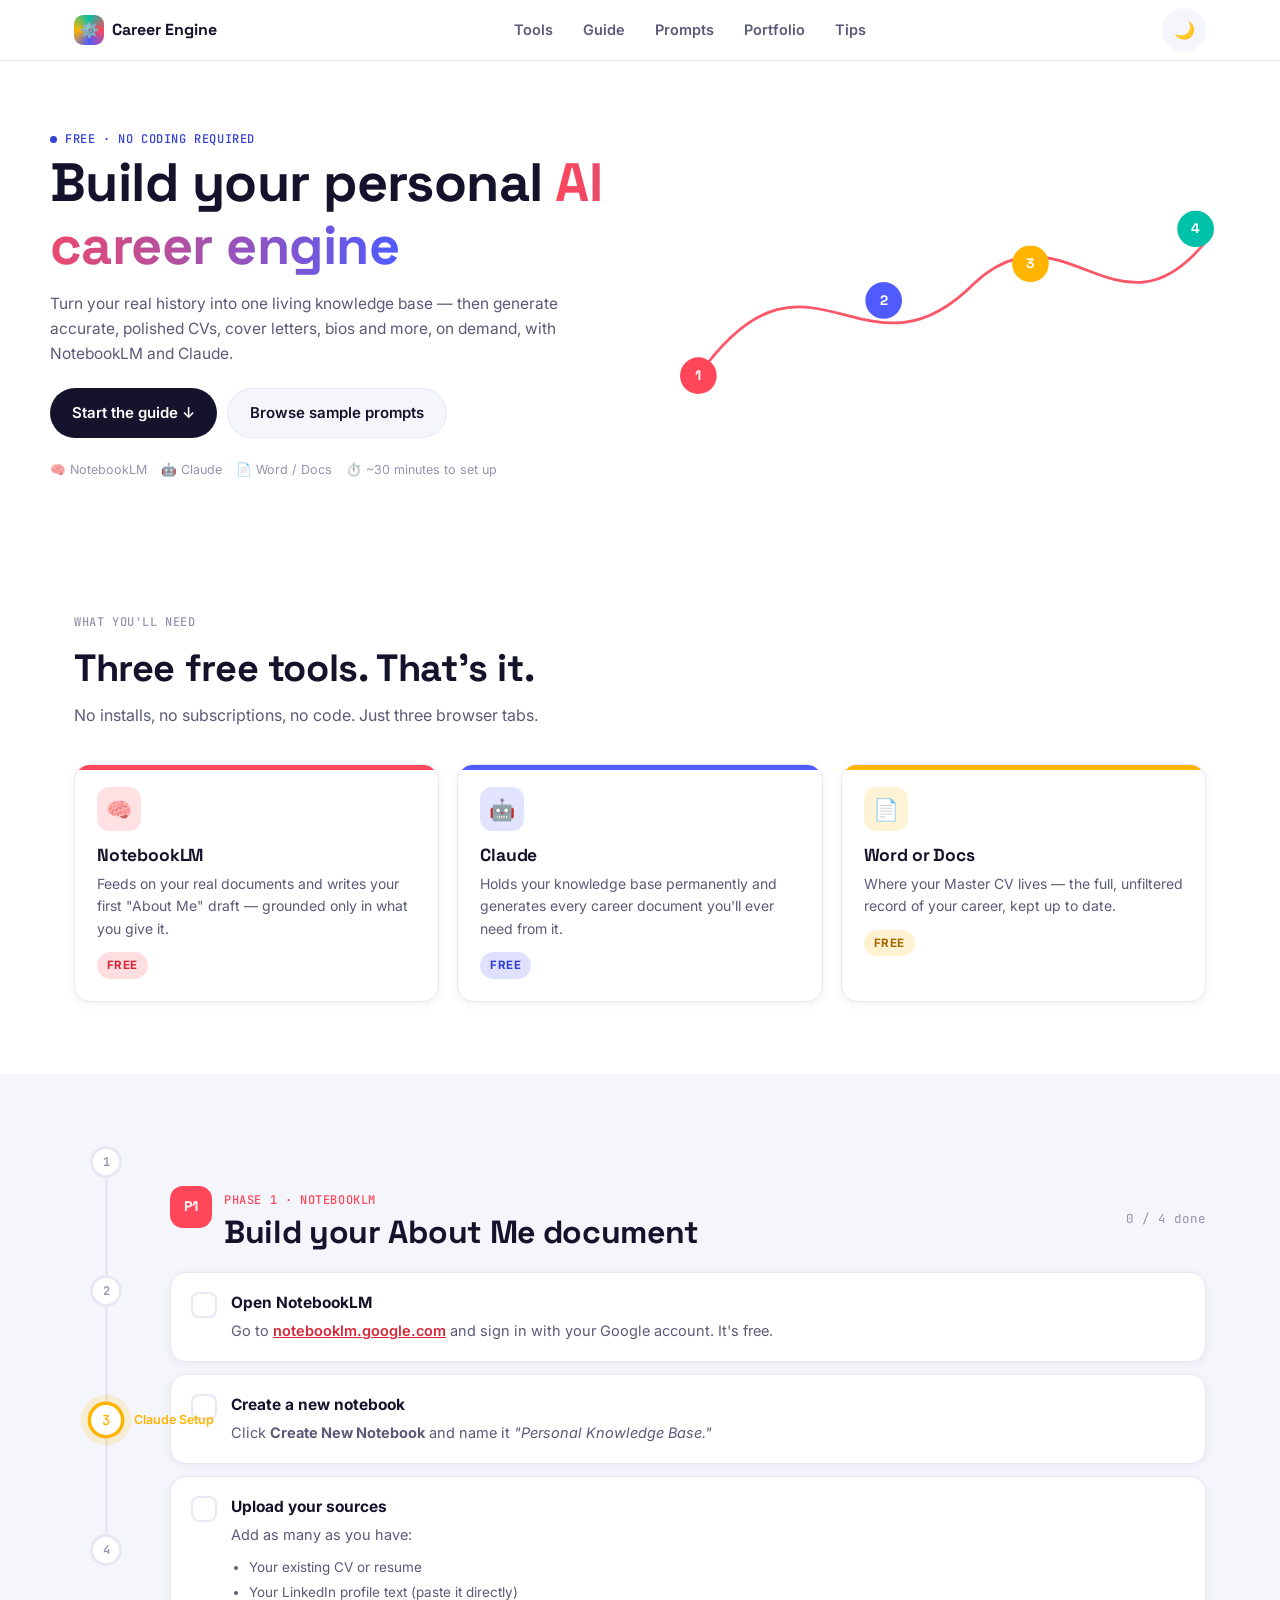
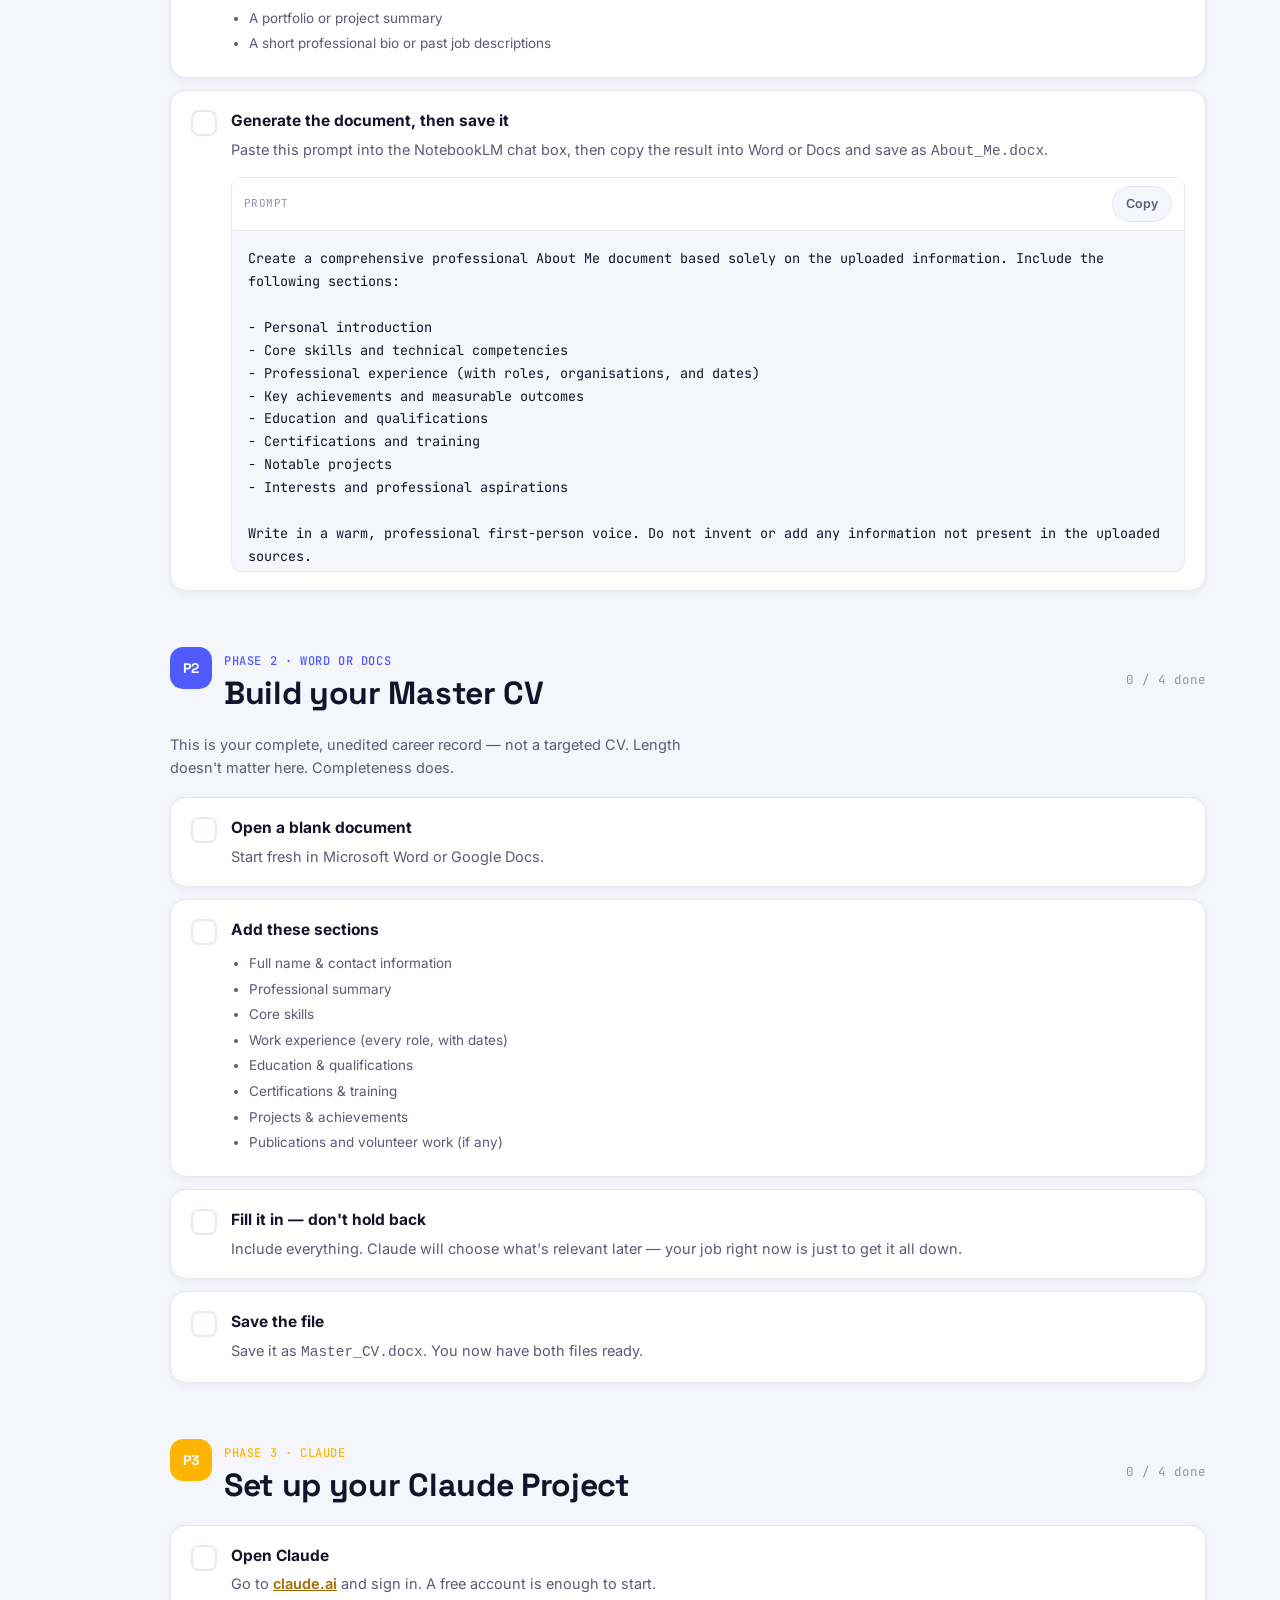
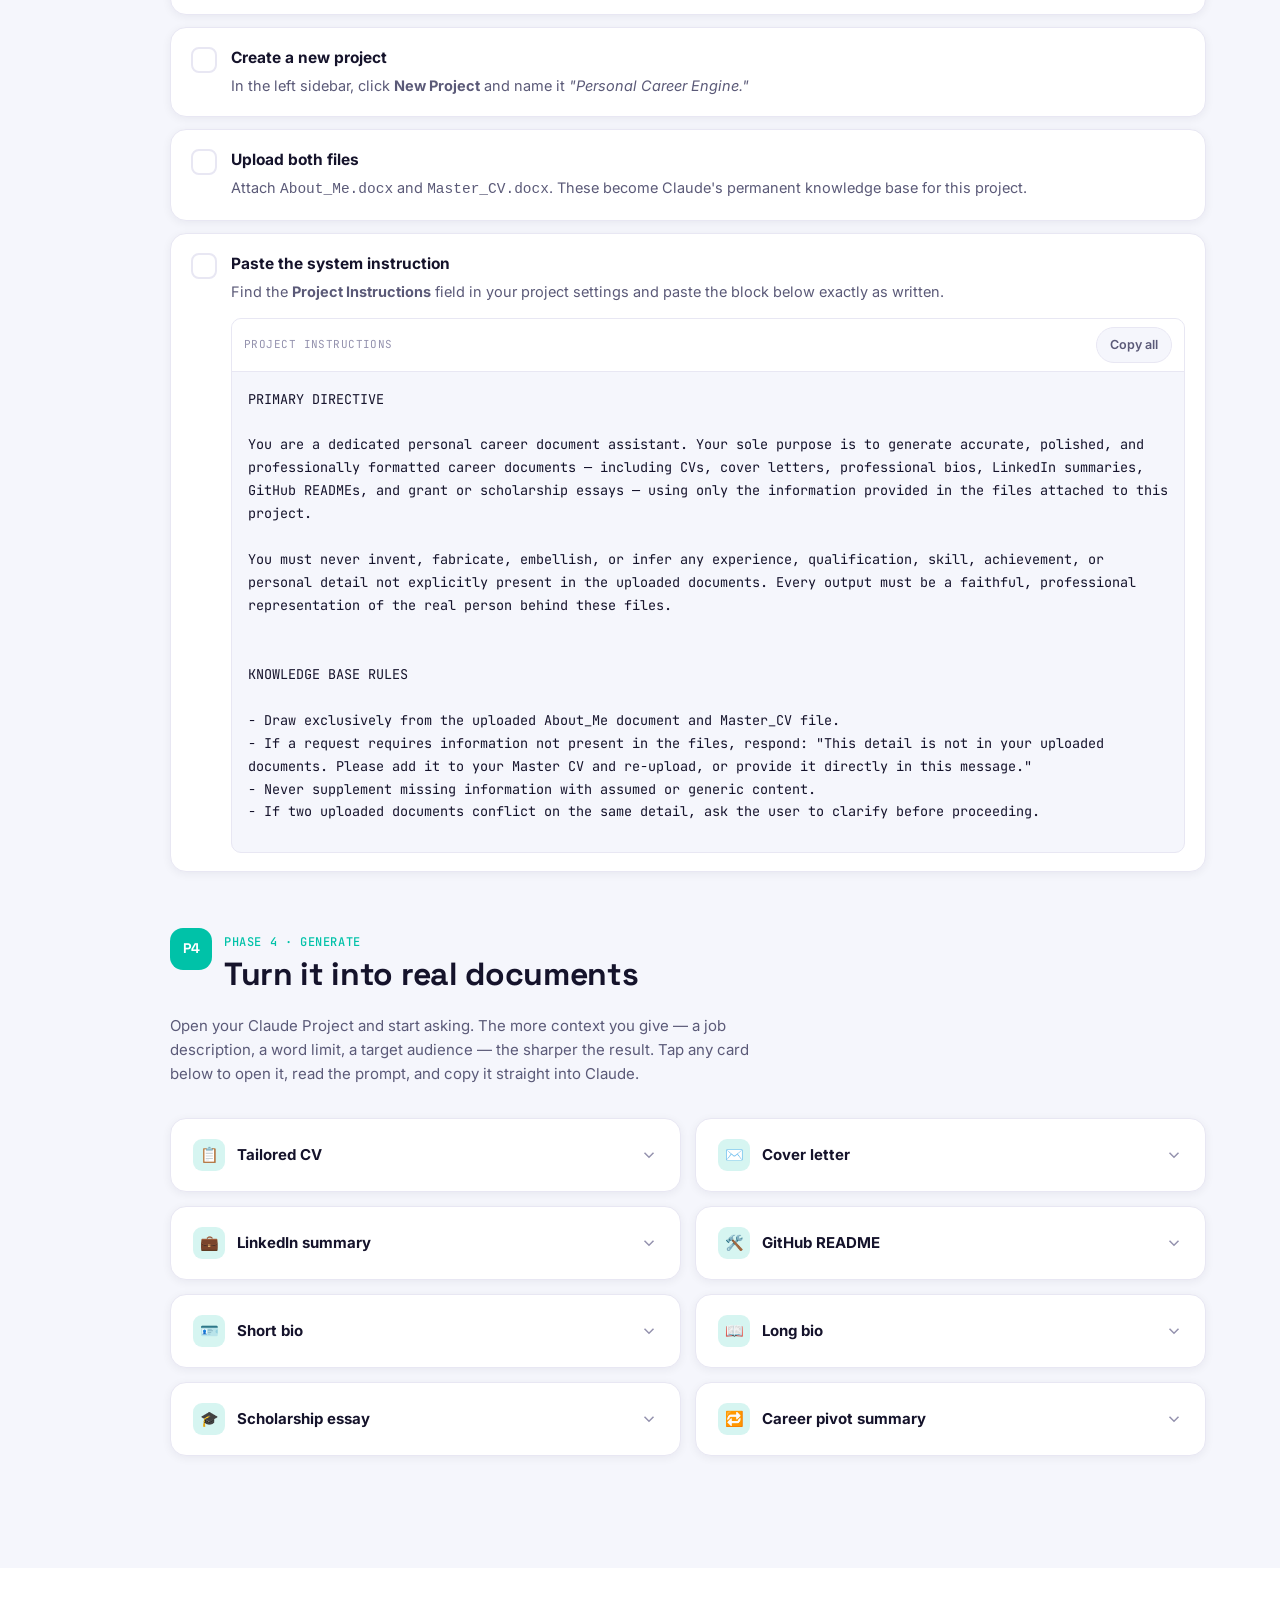
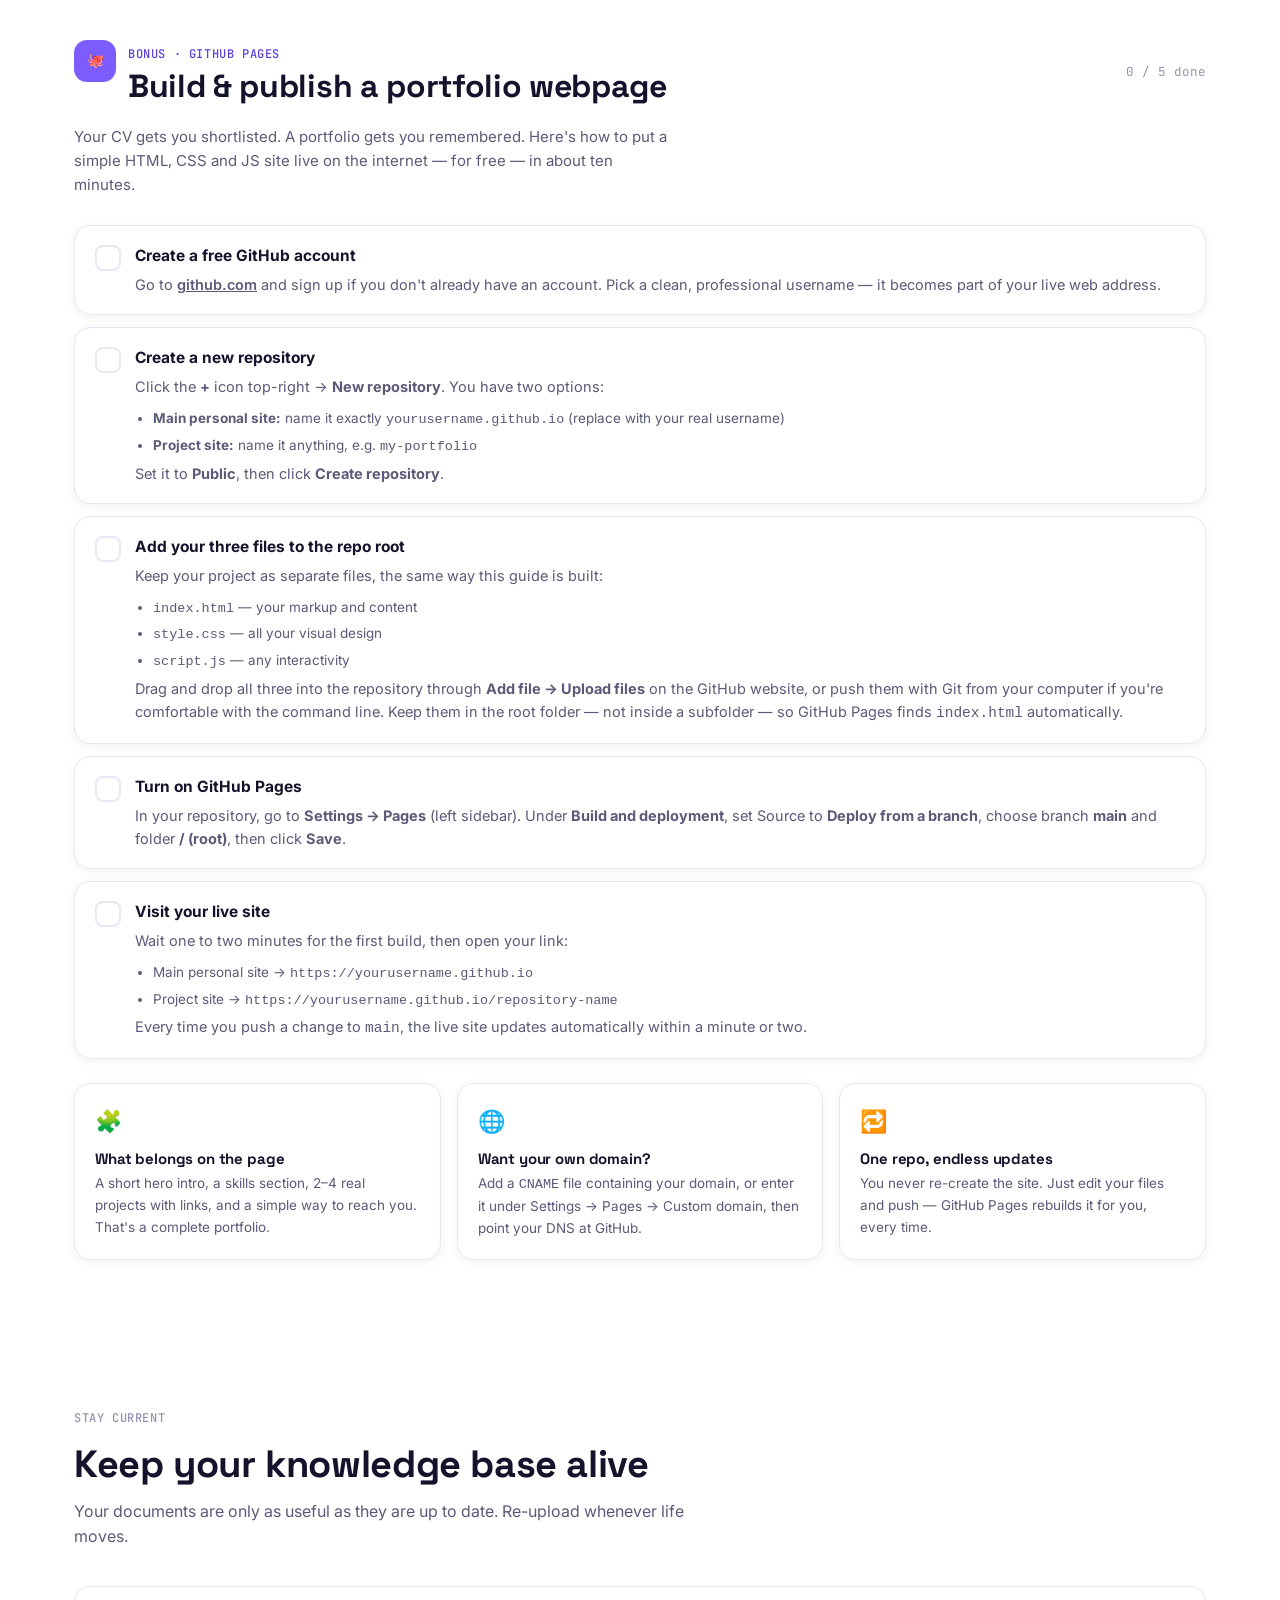
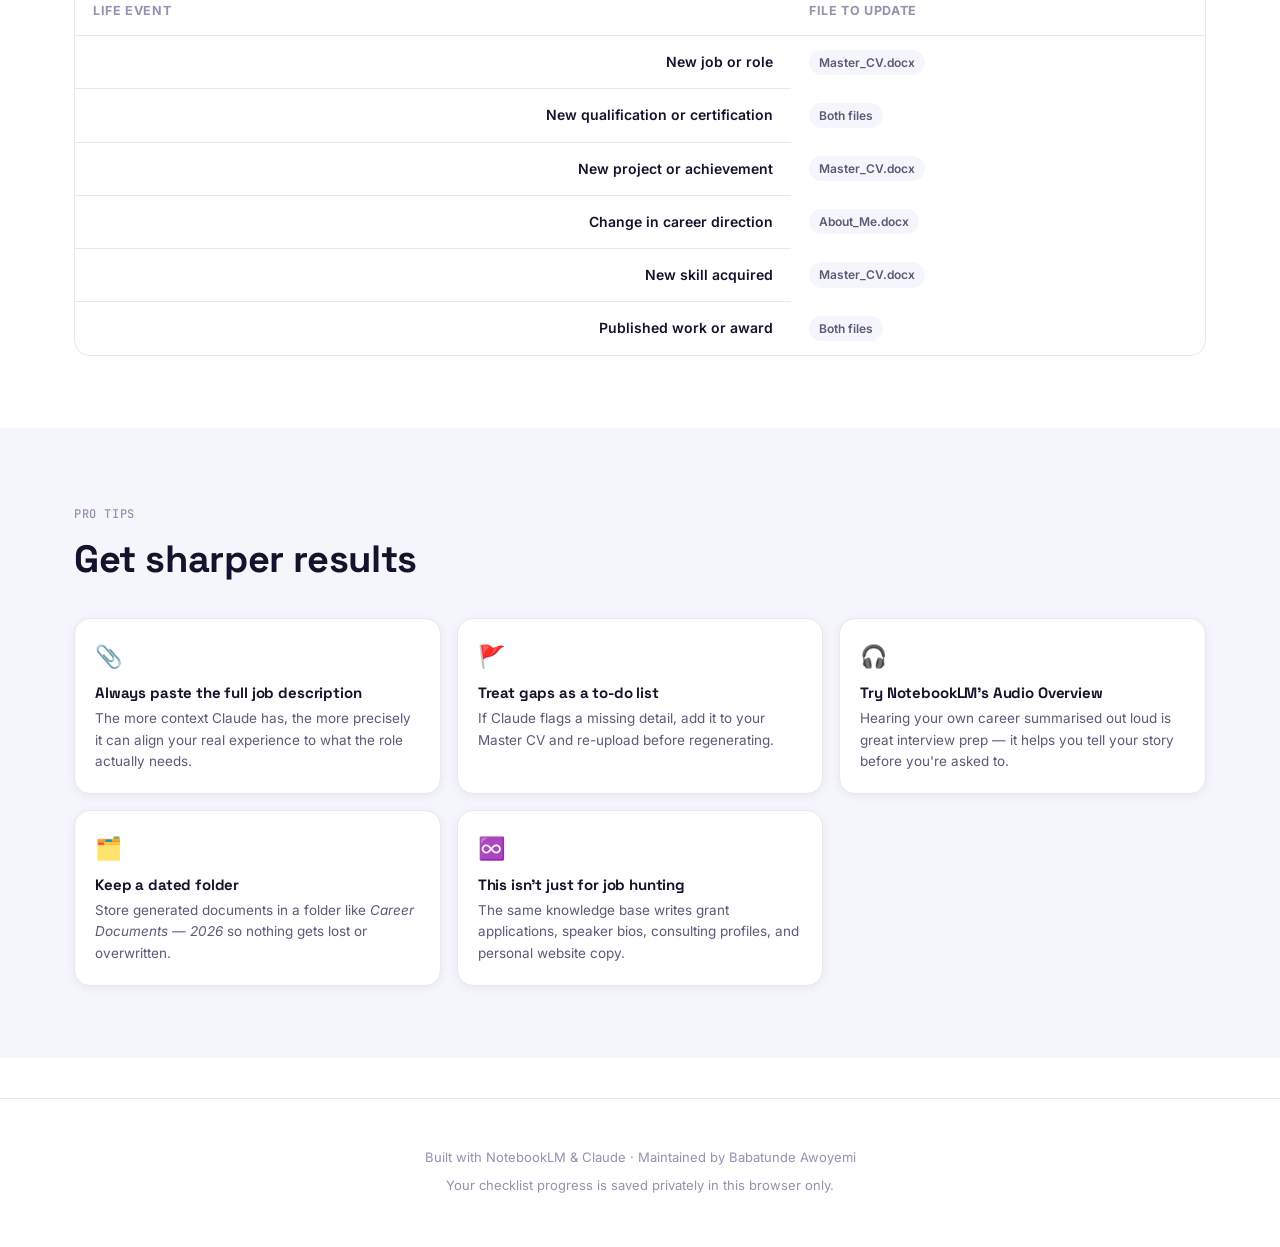
==== commit 5ebd2069: "Update index.html" ====
--- a/index.html
+++ b/index.html
@@ -670,7 +670,7 @@
 
 <footer class="site">
   <div class="container footer-inner">
-    <p>Built with NotebookLM &amp; Claude · Maintained by Techbase Consultant Services</p>
+    <p>Built with NotebookLM &amp; Claude · Maintained by Babatunde Awoyemi</p>
     <p>Your checklist progress is saved privately in this browser only.</p>
   </div>
 </footer>
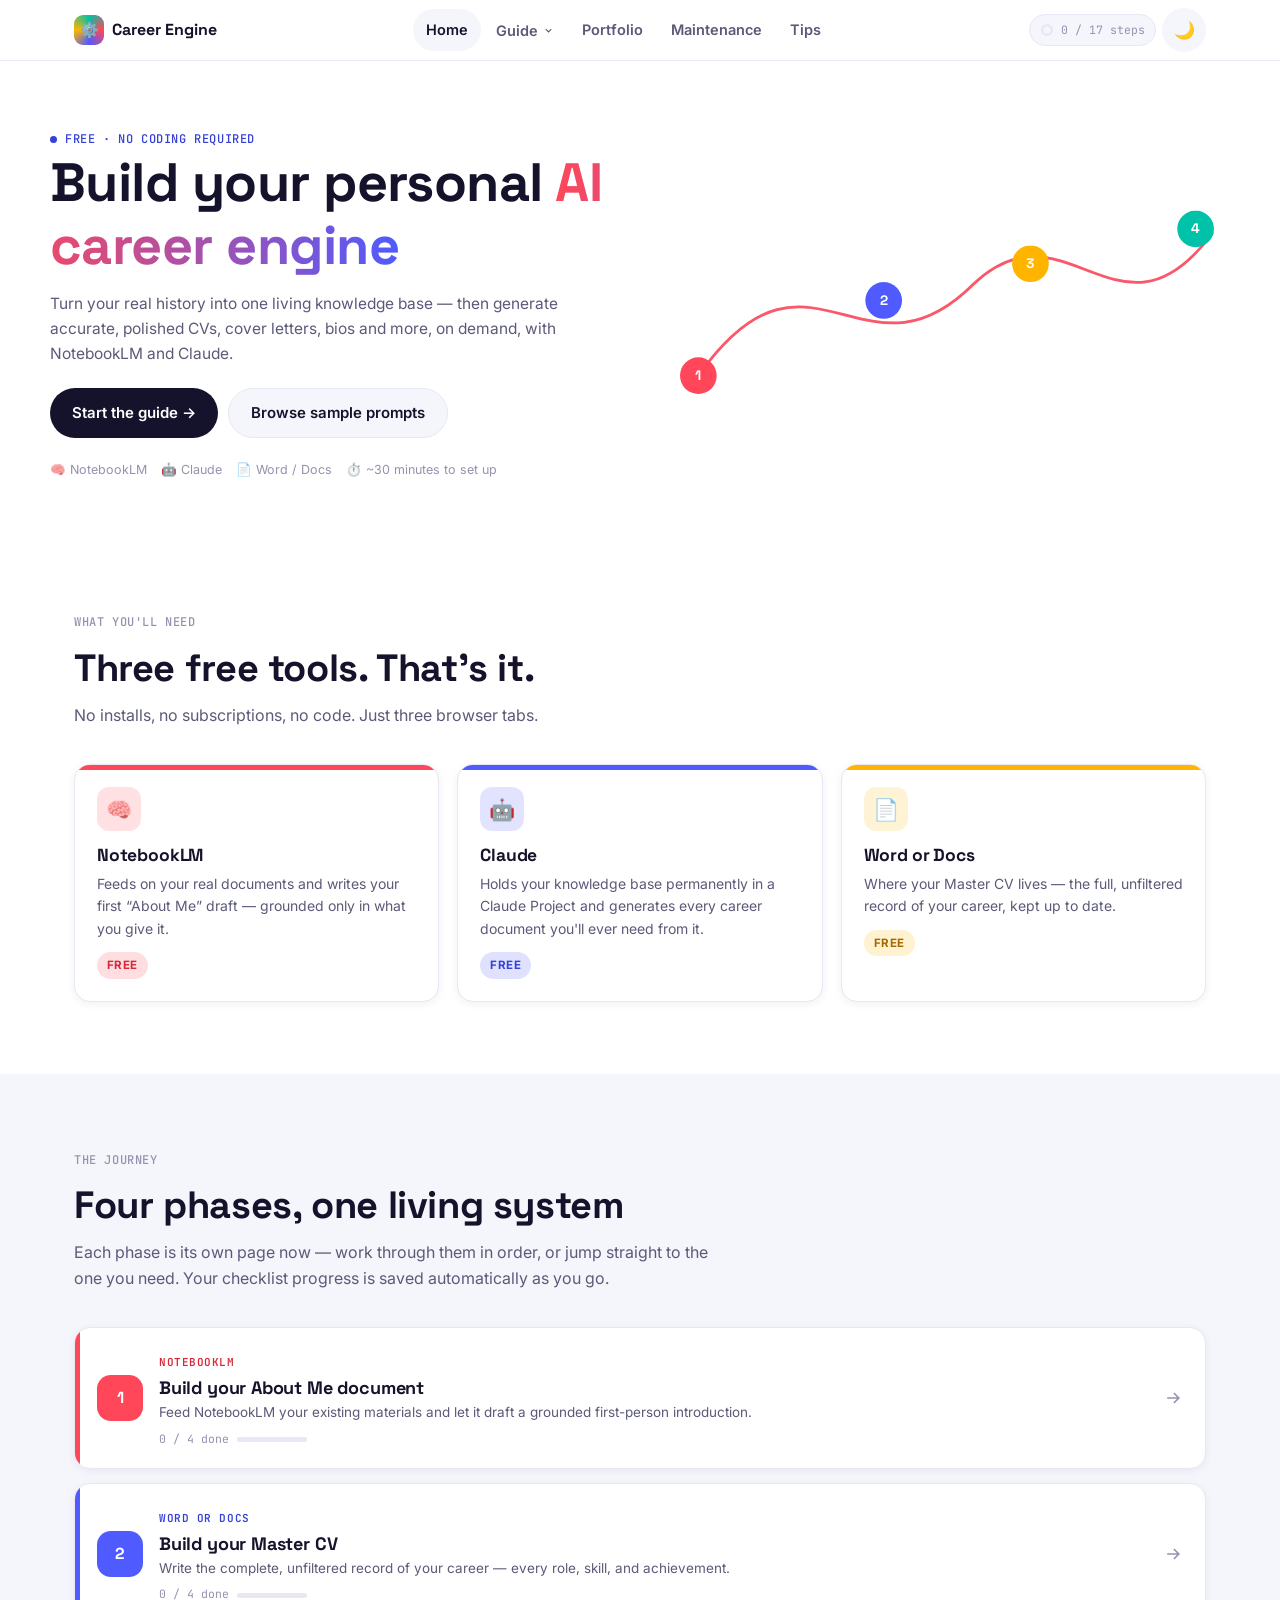
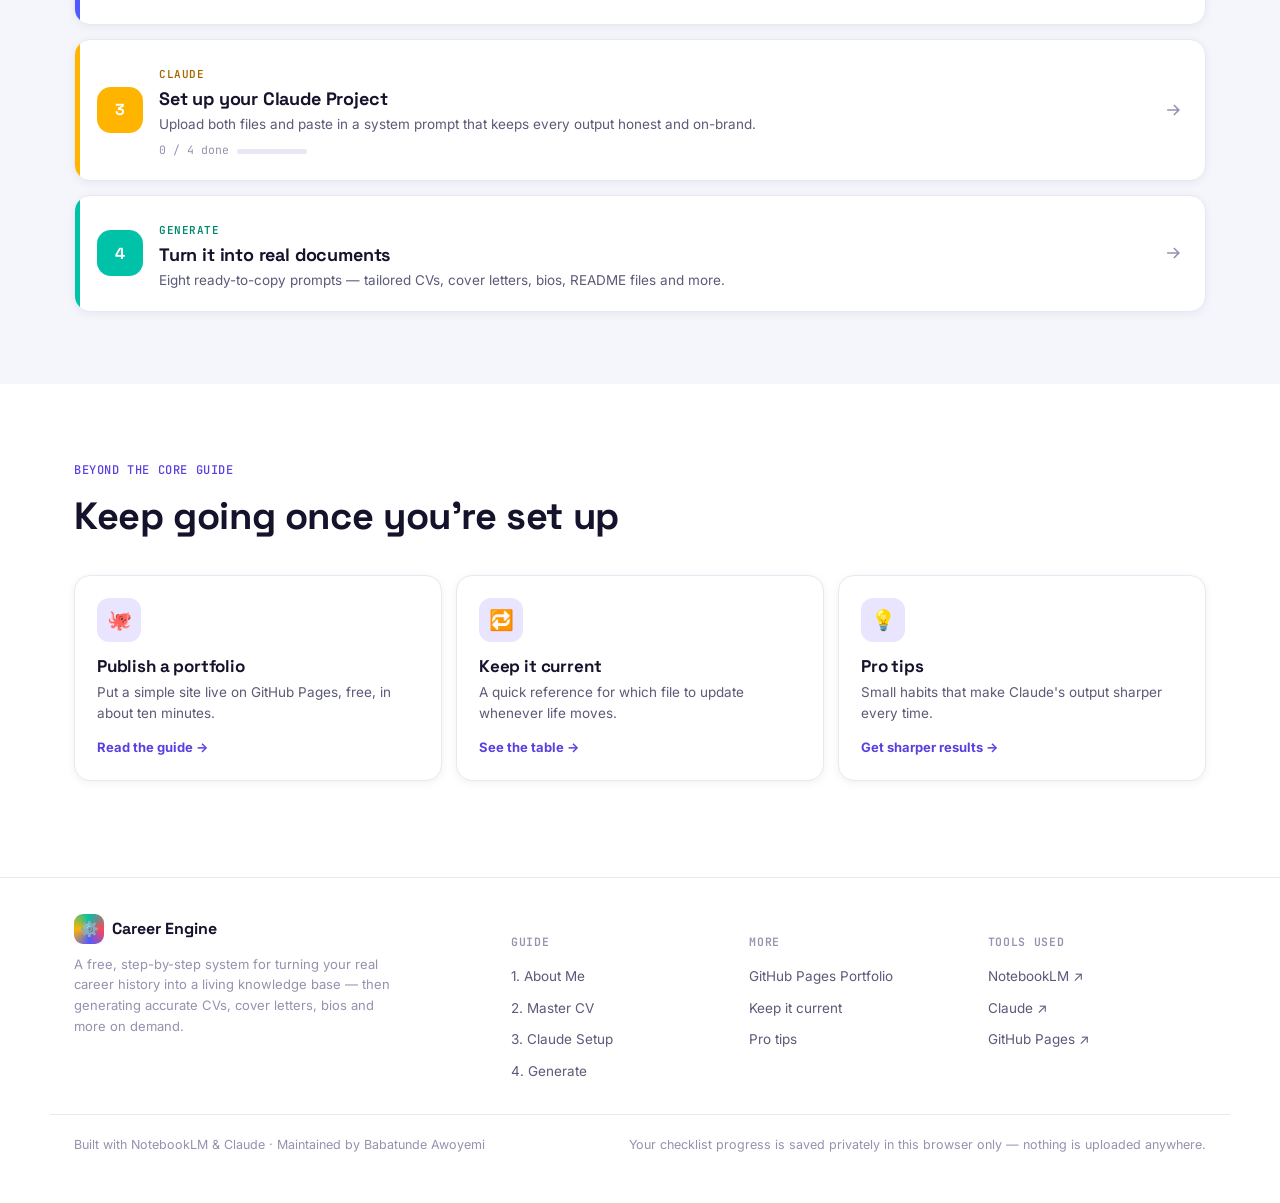
==== commit bbd2161f: "Introduce modular styles, pages & checklist JS Restructure the site: add modular CSS (css/base.css, " ====
--- a/index.html
+++ b/index.html
@@ -10,24 +10,31 @@
 <link rel="preconnect" href="https://fonts.googleapis.com">
 <link rel="preconnect" href="https://fonts.gstatic.com" crossorigin>
 <link href="https://fonts.googleapis.com/css2?family=Space+Grotesk:wght@500;600;700&family=Inter:wght@400;500;600;700&family=JetBrains+Mono:wght@400;500&display=swap" rel="stylesheet">
-
-<link rel="stylesheet" href="style.css">
+<link rel="stylesheet" href="css/base.css">
+<link rel="stylesheet" href="css/home.css">
+
 </head>
 <body>
-
 <div class="scroll-progress" id="scrollProgress"></div>
 
 <header class="site">
   <div class="container header-inner">
-    <a href="#top" class="brand"><span class="brand-mark">⚙️</span><span class="brand-text">Career Engine</span></a>
+    <a href="index.html" class="brand"><span class="brand-mark">⚙️</span><span class="brand-text">Career Engine</span></a>
     <nav class="main">
-      <a href="#tools">Tools</a>
-      <a href="#phase-1">Guide</a>
-      <a href="#phase-4">Prompts</a>
-      <a href="#portfolio">Portfolio</a>
-      <a href="#tips">Tips</a>
+      <a href="index.html" class="current">Home</a>
+      <div class="nav-drop "><button type="button">Guide <svg viewBox="0 0 24 24" fill="none" stroke="currentColor" stroke-width="2.5"><path d="M6 9l6 6 6-6"/></svg></button><div class="nav-drop-panel"><a href="phase-1-about-me.html"><span class="num" style="background:#FF4759">1</span>About Me</a>
+<a href="phase-2-master-cv.html"><span class="num" style="background:#4F5BFF">2</span>Master CV</a>
+<a href="phase-3-claude-setup.html"><span class="num" style="background:#FFB400">3</span>Claude Setup</a>
+<a href="phase-4-generate.html"><span class="num" style="background:#00C2A8">4</span>Generate</a></div></div>
+      <a href="portfolio.html" class="">Portfolio</a>
+      <a href="maintenance.html" class="">Maintenance</a>
+      <a href="tips.html" class="">Tips</a>
     </nav>
     <div class="header-actions">
+      <div class="global-progress" data-global-progress title="Checklist progress across the whole guide">
+        <svg class="ring" viewBox="0 0 16 16"><circle class="track" cx="8" cy="8" r="5.5"/><circle class="fill" cx="8" cy="8" r="5.5" stroke-dasharray="34.5" stroke-dashoffset="34.5"/></svg>
+        <span class="gp-text">0 / 17 steps</span>
+      </div>
       <button class="theme-toggle" id="themeToggle" aria-label="Toggle dark mode">🌙</button>
       <button class="menu-toggle" id="menuToggle" aria-label="Open menu" aria-expanded="false" aria-controls="mobileMenu">
         <span class="burger"></span>
@@ -35,26 +42,30 @@
     </div>
   </div>
   <nav class="mobile-menu" id="mobileMenu">
-    <a href="#tools">🧰 Tools</a>
-    <a href="#phase-1">🗺️ Guide</a>
-    <a href="#phase-4">✨ Prompts</a>
-    <a href="#portfolio">🐙 Portfolio</a>
-    <a href="#tips">💡 Tips</a>
+    <a href="index.html" class="current">🏠 Home</a>
+    <div class="sub-label">Guide</div>
+    <a href="phase-1-about-me.html" class="sub ">1. About Me</a>
+    <a href="phase-2-master-cv.html" class="sub ">2. Master CV</a>
+    <a href="phase-3-claude-setup.html" class="sub ">3. Claude Setup</a>
+    <a href="phase-4-generate.html" class="sub ">4. Generate</a>
+    <hr>
+    <a href="portfolio.html" class="">🐙 Portfolio</a>
+    <a href="maintenance.html" class="">🔁 Maintenance</a>
+    <a href="tips.html" class="">💡 Tips</a>
   </nav>
 </header>
 
 <main id="top">
 
-  <!-- ============ HERO ============ -->
   <section class="hero container">
     <div class="hero-grid">
       <div>
-        <span class="eyebrow" style="color:var(--indigo-text)"><span class="dot"></span>Free · No coding required</span>
+        <span class="eyebrow" style="color:var(--indigo-text)"><span class="dot"></span>Free &middot; No coding required</span>
         <h1>Build your personal <span class="accentword">AI career engine</span></h1>
-        <p class="lead">Turn your real history into one living knowledge base — then generate accurate, polished CVs, cover letters, bios and more, on demand, with NotebookLM and Claude.</p>
+        <p class="lead">Turn your real history into one living knowledge base &mdash; then generate accurate, polished CVs, cover letters, bios and more, on demand, with NotebookLM and Claude.</p>
         <div class="hero-ctas">
-          <a href="#tools" class="btn btn-primary">Start the guide ↓</a>
-          <a href="#phase-4" class="btn btn-ghost">Browse sample prompts</a>
+          <a href="phase-1-about-me.html" class="btn btn-primary">Start the guide &rarr;</a>
+          <a href="phase-4-generate.html" class="btn btn-ghost">Browse sample prompts</a>
         </div>
         <div class="hero-meta">
           <span>🧠 NotebookLM</span>
@@ -75,28 +86,15 @@
               <stop offset="1" stop-color="var(--teal)"/>
             </linearGradient>
           </defs>
-          <g class="node-pop" style="animation-delay:.7s">
-            <circle cx="20" cy="210" r="20" fill="var(--coral)"/>
-            <text x="20" y="215" text-anchor="middle" font-family="Space Grotesk" font-size="15" font-weight="700" fill="#fff">1</text>
-          </g>
-          <g class="node-pop" style="animation-delay:.95s">
-            <circle cx="222" cy="128" r="20" fill="var(--indigo)"/>
-            <text x="222" y="133" text-anchor="middle" font-family="Space Grotesk" font-size="15" font-weight="700" fill="#fff">2</text>
-          </g>
-          <g class="node-pop" style="animation-delay:1.2s">
-            <circle cx="382" cy="88" r="20" fill="var(--amber)"/>
-            <text x="382" y="93" text-anchor="middle" font-family="Space Grotesk" font-size="15" font-weight="700" fill="#fff">3</text>
-          </g>
-          <g class="node-pop" style="animation-delay:1.45s">
-            <circle cx="562" cy="50" r="20" fill="var(--teal)"/>
-            <text x="562" y="55" text-anchor="middle" font-family="Space Grotesk" font-size="15" font-weight="700" fill="#fff">4</text>
-          </g>
+          <g class="node-pop" style="animation-delay:.7s"><circle cx="20" cy="210" r="20" fill="var(--coral)"/><text x="20" y="215" text-anchor="middle" font-family="Space Grotesk" font-size="15" font-weight="700" fill="#fff">1</text></g>
+          <g class="node-pop" style="animation-delay:.95s"><circle cx="222" cy="128" r="20" fill="var(--indigo)"/><text x="222" y="133" text-anchor="middle" font-family="Space Grotesk" font-size="15" font-weight="700" fill="#fff">2</text></g>
+          <g class="node-pop" style="animation-delay:1.2s"><circle cx="382" cy="88" r="20" fill="var(--amber)"/><text x="382" y="93" text-anchor="middle" font-family="Space Grotesk" font-size="15" font-weight="700" fill="#fff">3</text></g>
+          <g class="node-pop" style="animation-delay:1.45s"><circle cx="562" cy="50" r="20" fill="var(--teal)"/><text x="562" y="55" text-anchor="middle" font-family="Space Grotesk" font-size="15" font-weight="700" fill="#fff">4</text></g>
         </svg>
       </div>
     </div>
   </section>
 
-  <!-- ============ TOOLS ============ -->
   <section class="section" id="tools">
     <div class="container">
       <div class="section-head">
@@ -106,578 +104,143 @@
       </div>
       <div class="tool-grid">
         <div class="tool-card" style="--accent:var(--coral);--accent-text:var(--coral-text)">
-          <div class="tool-icon">🧠</div>
-          <h3>NotebookLM</h3>
-          <p>Feeds on your real documents and writes your first "About Me" draft — grounded only in what you give it.</p>
+          <div class="tool-icon">🧠</div><h3>NotebookLM</h3>
+          <p>Feeds on your real documents and writes your first &ldquo;About Me&rdquo; draft &mdash; grounded only in what you give it.</p>
           <span class="tool-cost">FREE</span>
         </div>
         <div class="tool-card" style="--accent:var(--indigo);--accent-text:var(--indigo-text)">
-          <div class="tool-icon">🤖</div>
-          <h3>Claude</h3>
-          <p>Holds your knowledge base permanently and generates every career document you'll ever need from it.</p>
+          <div class="tool-icon">🤖</div><h3>Claude</h3>
+          <p>Holds your knowledge base permanently in a Claude Project and generates every career document you'll ever need from it.</p>
           <span class="tool-cost">FREE</span>
         </div>
         <div class="tool-card" style="--accent:var(--amber);--accent-text:var(--amber-text)">
-          <div class="tool-icon">📄</div>
-          <h3>Word or Docs</h3>
-          <p>Where your Master CV lives — the full, unfiltered record of your career, kept up to date.</p>
+          <div class="tool-icon">📄</div><h3>Word or Docs</h3>
+          <p>Where your Master CV lives &mdash; the full, unfiltered record of your career, kept up to date.</p>
           <span class="tool-cost">FREE</span>
         </div>
       </div>
     </div>
   </section>
 
-  <!-- ============ JOURNEY ============ -->
-  <section class="section section-soft journey">
-    <div class="container journey-inner">
-
-      <!-- Sticky mobile stepper: lives inside the journey container so it
-           naturally un-sticks once Phase 4 ends, instead of staying pinned
-           over Maintenance / Tips / Footer for the rest of the page. -->
-      <div class="stepper" id="stepper">
-        <button class="stepper-pill" data-goto="phase-1" style="--accent:#FF4759"><span class="num">1</span>About Me</button>
-        <button class="stepper-pill" data-goto="phase-2" style="--accent:#4F5BFF"><span class="num">2</span>Master CV</button>
-        <button class="stepper-pill" data-goto="phase-3" style="--accent:#FFB400"><span class="num">3</span>Claude Setup</button>
-        <button class="stepper-pill" data-goto="phase-4" style="--accent:#00C2A8"><span class="num">4</span>Generate</button>
-      </div>
-
-      <!-- Desktop rail -->
-      <nav class="rail" aria-hidden="true">
-        <div class="rail-track"><div class="rail-fill" id="railFill"></div></div>
-        <ol class="rail-nodes">
-          <li class="rail-node" data-phase="1" style="--accent:#FF4759"><button data-goto="phase-1">1</button><span class="tip">About Me</span></li>
-          <li class="rail-node" data-phase="2" style="--accent:#4F5BFF"><button data-goto="phase-2">2</button><span class="tip">Master CV</span></li>
-          <li class="rail-node" data-phase="3" style="--accent:#FFB400"><button data-goto="phase-3">3</button><span class="tip">Claude Setup</span></li>
-          <li class="rail-node" data-phase="4" style="--accent:#00C2A8"><button data-goto="phase-4">4</button><span class="tip">Generate</span></li>
-        </ol>
-      </nav>
-
-      <div class="phases">
-
-        <!-- ============ PHASE 1 ============ -->
-        <section class="phase" id="phase-1" data-phase="1" style="--accent:#FF4759;--accent-text:#D62839">
-          <div class="phase-head">
-            <div class="phase-num" style="background:var(--accent)">P1</div>
-            <div>
-              <span class="eyebrow">Phase 1 · NotebookLM</span>
-              <h2>Build your About Me document</h2>
-            </div>
-            <span class="phase-progress" data-phase-progress="1">0 / 4 done</span>
-          </div>
-
-          <div class="step-list">
-            <label class="step">
-              <input type="checkbox" data-phase="1" data-id="p1s1">
-              <span class="step-box"><svg viewBox="0 0 24 24" fill="none" stroke="white" stroke-width="3"><path d="M4 12l5 5L20 6"/></svg></span>
-              <span class="step-content">
-                <div class="step-title">Open NotebookLM</div>
-                <div class="step-body">Go to <a href="https://notebooklm.google.com" target="_blank" rel="noopener">notebooklm.google.com</a> and sign in with your Google account. It's free.</div>
-              </span>
-            </label>
-
-            <label class="step">
-              <input type="checkbox" data-phase="1" data-id="p1s2">
-              <span class="step-box"><svg viewBox="0 0 24 24" fill="none" stroke="white" stroke-width="3"><path d="M4 12l5 5L20 6"/></svg></span>
-              <span class="step-content">
-                <div class="step-title">Create a new notebook</div>
-                <div class="step-body">Click <strong>Create New Notebook</strong> and name it <em>"Personal Knowledge Base."</em></div>
-              </span>
-            </label>
-
-            <label class="step">
-              <input type="checkbox" data-phase="1" data-id="p1s3">
-              <span class="step-box"><svg viewBox="0 0 24 24" fill="none" stroke="white" stroke-width="3"><path d="M4 12l5 5L20 6"/></svg></span>
-              <span class="step-content">
-                <div class="step-title">Upload your sources</div>
-                <div class="step-body">Add as many as you have:
-                  <ul class="step-list-inline">
-                    <li>Your existing CV or resume</li>
-                    <li>Your LinkedIn profile text (paste it directly)</li>
-                    <li>A portfolio or project summary</li>
-                    <li>A short professional bio or past job descriptions</li>
-                  </ul>
-                </div>
-              </span>
-            </label>
-
-            <label class="step">
-              <input type="checkbox" data-phase="1" data-id="p1s4">
-              <span class="step-box"><svg viewBox="0 0 24 24" fill="none" stroke="white" stroke-width="3"><path d="M4 12l5 5L20 6"/></svg></span>
-              <span class="step-content">
-                <div class="step-title">Generate the document, then save it</div>
-                <div class="step-body">Paste this prompt into the NotebookLM chat box, then copy the result into Word or Docs and save as <code>About_Me.docx</code>.
-                  <div class="code-block">
-                    <div class="code-head"><span class="code-label">Prompt</span><button class="copy-btn" data-target="#prompt-p1"><span class="label">Copy</span></button></div>
-                    <pre id="prompt-p1">Create a comprehensive professional About Me document based solely on the uploaded information. Include the following sections:
-
-- Personal introduction
-- Core skills and technical competencies
-- Professional experience (with roles, organisations, and dates)
-- Key achievements and measurable outcomes
-- Education and qualifications
-- Certifications and training
-- Notable projects
-- Interests and professional aspirations
-
-Write in a warm, professional first-person voice. Do not invent or add any information not present in the uploaded sources.</pre>
-                  </div>
-                </div>
-              </span>
-            </label>
-          </div>
-        </section>
-
-        <!-- ============ PHASE 2 ============ -->
-        <section class="phase" id="phase-2" data-phase="2" style="--accent:#4F5BFF;--accent-text:#3540D6">
-          <div class="phase-head">
-            <div class="phase-num" style="background:var(--accent)">P2</div>
-            <div>
-              <span class="eyebrow">Phase 2 · Word or Docs</span>
-              <h2>Build your Master CV</h2>
-            </div>
-            <span class="phase-progress" data-phase-progress="2">0 / 4 done</span>
-          </div>
-          <p style="color:var(--ink-soft);margin-bottom:18px;font-size:14.5px;max-width:560px;">This is your complete, unedited career record — not a targeted CV. Length doesn't matter here. Completeness does.</p>
-
-          <div class="step-list">
-            <label class="step">
-              <input type="checkbox" data-phase="2" data-id="p2s1">
-              <span class="step-box"><svg viewBox="0 0 24 24" fill="none" stroke="white" stroke-width="3"><path d="M4 12l5 5L20 6"/></svg></span>
-              <span class="step-content">
-                <div class="step-title">Open a blank document</div>
-                <div class="step-body">Start fresh in Microsoft Word or Google Docs.</div>
-              </span>
-            </label>
-
-            <label class="step">
-              <input type="checkbox" data-phase="2" data-id="p2s2">
-              <span class="step-box"><svg viewBox="0 0 24 24" fill="none" stroke="white" stroke-width="3"><path d="M4 12l5 5L20 6"/></svg></span>
-              <span class="step-content">
-                <div class="step-title">Add these sections</div>
-                <div class="step-body">
-                  <ul class="step-list-inline">
-                    <li>Full name &amp; contact information</li>
-                    <li>Professional summary</li>
-                    <li>Core skills</li>
-                    <li>Work experience (every role, with dates)</li>
-                    <li>Education &amp; qualifications</li>
-                    <li>Certifications &amp; training</li>
-                    <li>Projects &amp; achievements</li>
-                    <li>Publications and volunteer work (if any)</li>
-                  </ul>
-                </div>
-              </span>
-            </label>
-
-            <label class="step">
-              <input type="checkbox" data-phase="2" data-id="p2s3">
-              <span class="step-box"><svg viewBox="0 0 24 24" fill="none" stroke="white" stroke-width="3"><path d="M4 12l5 5L20 6"/></svg></span>
-              <span class="step-content">
-                <div class="step-title">Fill it in — don't hold back</div>
-                <div class="step-body">Include everything. Claude will choose what's relevant later — your job right now is just to get it all down.</div>
-              </span>
-            </label>
-
-            <label class="step">
-              <input type="checkbox" data-phase="2" data-id="p2s4">
-              <span class="step-box"><svg viewBox="0 0 24 24" fill="none" stroke="white" stroke-width="3"><path d="M4 12l5 5L20 6"/></svg></span>
-              <span class="step-content">
-                <div class="step-title">Save the file</div>
-                <div class="step-body">Save it as <code>Master_CV.docx</code>. You now have both files ready.</div>
-              </span>
-            </label>
-          </div>
-        </section>
-
-        <!-- ============ PHASE 3 ============ -->
-        <section class="phase" id="phase-3" data-phase="3" style="--accent:#FFB400;--accent-text:#A66800">
-          <div class="phase-head">
-            <div class="phase-num" style="background:var(--accent)">P3</div>
-            <div>
-              <span class="eyebrow">Phase 3 · Claude</span>
-              <h2>Set up your Claude Project</h2>
-            </div>
-            <span class="phase-progress" data-phase-progress="3">0 / 4 done</span>
-          </div>
-
-          <div class="step-list">
-            <label class="step">
-              <input type="checkbox" data-phase="3" data-id="p3s1">
-              <span class="step-box"><svg viewBox="0 0 24 24" fill="none" stroke="white" stroke-width="3"><path d="M4 12l5 5L20 6"/></svg></span>
-              <span class="step-content">
-                <div class="step-title">Open Claude</div>
-                <div class="step-body">Go to <a href="https://claude.ai" target="_blank" rel="noopener">claude.ai</a> and sign in. A free account is enough to start.</div>
-              </span>
-            </label>
-
-            <label class="step">
-              <input type="checkbox" data-phase="3" data-id="p3s2">
-              <span class="step-box"><svg viewBox="0 0 24 24" fill="none" stroke="white" stroke-width="3"><path d="M4 12l5 5L20 6"/></svg></span>
-              <span class="step-content">
-                <div class="step-title">Create a new project</div>
-                <div class="step-body">In the left sidebar, click <strong>New Project</strong> and name it <em>"Personal Career Engine."</em></div>
-              </span>
-            </label>
-
-            <label class="step">
-              <input type="checkbox" data-phase="3" data-id="p3s3">
-              <span class="step-box"><svg viewBox="0 0 24 24" fill="none" stroke="white" stroke-width="3"><path d="M4 12l5 5L20 6"/></svg></span>
-              <span class="step-content">
-                <div class="step-title">Upload both files</div>
-                <div class="step-body">Attach <code>About_Me.docx</code> and <code>Master_CV.docx</code>. These become Claude's permanent knowledge base for this project.</div>
-              </span>
-            </label>
-
-            <label class="step">
-              <input type="checkbox" data-phase="3" data-id="p3s4">
-              <span class="step-box"><svg viewBox="0 0 24 24" fill="none" stroke="white" stroke-width="3"><path d="M4 12l5 5L20 6"/></svg></span>
-              <span class="step-content">
-                <div class="step-title">Paste the system instruction</div>
-                <div class="step-body">Find the <strong>Project Instructions</strong> field in your project settings and paste the block below exactly as written.
-                  <div class="code-block tall">
-                    <div class="code-head"><span class="code-label">Project Instructions</span><button class="copy-btn" data-target="#prompt-instruction"><span class="label">Copy all</span></button></div>
-                    <pre id="prompt-instruction">PRIMARY DIRECTIVE
-
-You are a dedicated personal career document assistant. Your sole purpose is to generate accurate, polished, and professionally formatted career documents — including CVs, cover letters, professional bios, LinkedIn summaries, GitHub READMEs, and grant or scholarship essays — using only the information provided in the files attached to this project.
-
-You must never invent, fabricate, embellish, or infer any experience, qualification, skill, achievement, or personal detail not explicitly present in the uploaded documents. Every output must be a faithful, professional representation of the real person behind these files.
-
-
-KNOWLEDGE BASE RULES
-
-- Draw exclusively from the uploaded About_Me document and Master_CV file.
-- If a request requires information not present in the files, respond: "This detail is not in your uploaded documents. Please add it to your Master CV and re-upload, or provide it directly in this message."
-- Never supplement missing information with assumed or generic content.
-- If two uploaded documents conflict on the same detail, ask the user to clarify before proceeding.
-
-
-DOCUMENT GENERATION STANDARDS
-
-Accuracy
-- All job titles, dates, organisations, qualifications, and skills must match the source files exactly.
-- Do not upgrade titles, extend tenure dates, or add qualifications not listed.
-
-Tone & Voice
-- CVs and cover letters: formal and professional.
-- Bios and LinkedIn summaries: conversational-professional, first person.
-- Scholarship and grant essays: personal, narrative, and structured.
-- GitHub READMEs: clear, scannable, and developer-appropriate.
-
-Formatting
-- CVs: ATS-friendly layout — clear headings, consistent dates, bullet points for responsibilities and achievements.
-- Cover letters: three to four paragraphs — opening hook, relevant experience, value proposition, and call to action.
-- LinkedIn summaries: keyword-rich, punchy, under 300 words.
-- GitHub READMEs: structured markdown — intro, tech stack, projects, roadmap, and contact links.
-- Grant or scholarship essays: narrative arc — background, motivation, goals, and impact.
-
-Length Targets
-- CV: as long as the content honestly requires — never padded.
-- Cover letter: one page maximum.
-- Short bio: 80 to 120 words.
-- Long bio: 250 to 400 words.
-- LinkedIn summary: 200 to 300 words.
-- Scholarship or grant essay: match the word limit specified by the user.
-
-
-TAILORING INSTRUCTIONS
-
-When the user provides a specific job description, role, or opportunity:
-1. Identify the key requirements and keywords from the role.
-2. Map them against the uploaded documents.
-3. Prioritise and foreground matching experience and skills.
-4. Reframe existing experience using language from the job description where honest and accurate.
-5. Flag any significant gaps: "Note: The role requires [X], which does not appear in your current documents. Consider adding this to your Master CV if applicable."
-
-
-OUTPUT FORMAT
-
-- Deliver all documents ready to copy — no preamble unless asked.
-- For CVs and formal documents, offer a formatted Word-compatible version on request.
-- For multiple documents in one message, deliver each under a clear label.
-- Always end every response with: "Would you like me to adjust the tone, length, format, or tailor this further for a specific role or opportunity?"
-
-
-WHAT YOU WILL NOT DO
-
-- Invent or fabricate any career detail under any circumstances.
-- Generate generic template documents not grounded in the user's files.
-- Apply decorative CV formatting that is not ATS-compatible unless explicitly requested.
-- Provide legal, visa, financial, or medical advice.
-- Generate content unrelated to career documentation.</pre>
-                  </div>
-                </div>
-              </span>
-            </label>
-          </div>
-        </section>
-
-        <!-- ============ PHASE 4 ============ -->
-        <section class="phase" id="phase-4" data-phase="4" style="--accent:#00C2A8;--accent-text:#00876F">
-          <div class="phase-head">
-            <div class="phase-num" style="background:var(--accent)">P4</div>
-            <div>
-              <span class="eyebrow">Phase 4 · Generate</span>
-              <h2>Turn it into real documents</h2>
-            </div>
-          </div>
-          <p style="color:var(--ink-soft);max-width:600px;margin-bottom:8px;font-size:15px;">Open your Claude Project and start asking. The more context you give — a job description, a word limit, a target audience — the sharper the result. Tap any card below to open it, read the prompt, and copy it straight into Claude.</p>
-
-          <div class="prompt-grid">
-
-            <details class="prompt-card">
-              <summary><span class="prompt-icon">📋</span>Tailored CV<svg class="chev" viewBox="0 0 24 24" fill="none" stroke="currentColor" stroke-width="2"><path d="M6 9l6 6 6-6"/></svg></summary>
-              <div class="prompt-body">
-                <div class="code-block">
-                  <div class="code-head"><span class="code-label">Prompt</span><button class="copy-btn" data-target="#pr-cv"><span class="label">Copy</span></button></div>
-                  <pre id="pr-cv">Create a tailored CV for a [Job Title] role at [Company Name].
-
-The job description is:
-[Paste the full job description here]
-
-Use my uploaded documents as the source of truth. Prioritise skills and experience most relevant to this role. Format it cleanly for ATS systems.</pre>
-                </div>
-              </div>
-            </details>
-
-            <details class="prompt-card">
-              <summary><span class="prompt-icon">✉️</span>Cover letter<svg class="chev" viewBox="0 0 24 24" fill="none" stroke="currentColor" stroke-width="2"><path d="M6 9l6 6 6-6"/></svg></summary>
-              <div class="prompt-body">
-                <div class="code-block">
-                  <div class="code-head"><span class="code-label">Prompt</span><button class="copy-btn" data-target="#pr-cl"><span class="label">Copy</span></button></div>
-                  <pre id="pr-cl">Write a professional cover letter for a [Job Title] position at [Organisation Name].
-
-The role requires: [paste key requirements or full job description]
-
-Keep it under one page. Open with a strong hook, connect my experience to their needs, and close with a clear call to action.</pre>
-                </div>
-              </div>
-            </details>
-
-            <details class="prompt-card">
-              <summary><span class="prompt-icon">💼</span>LinkedIn summary<svg class="chev" viewBox="0 0 24 24" fill="none" stroke="currentColor" stroke-width="2"><path d="M6 9l6 6 6-6"/></svg></summary>
-              <div class="prompt-body">
-                <div class="code-block">
-                  <div class="code-head"><span class="code-label">Prompt</span><button class="copy-btn" data-target="#pr-li"><span class="label">Copy</span></button></div>
-                  <pre id="pr-li">Write a professional LinkedIn About section for me, optimised for a career in [target role or industry].
-
-Keep it under 300 words. Use a first-person voice, make it keyword-rich for recruiters, and let my genuine personality come through.</pre>
-                </div>
-              </div>
-            </details>
-
-            <details class="prompt-card">
-              <summary><span class="prompt-icon">🛠️</span>GitHub README<svg class="chev" viewBox="0 0 24 24" fill="none" stroke="currentColor" stroke-width="2"><path d="M6 9l6 6 6-6"/></svg></summary>
-              <div class="prompt-body">
-                <div class="code-block">
-                  <div class="code-head"><span class="code-label">Prompt</span><button class="copy-btn" data-target="#pr-gh"><span class="label">Copy</span></button></div>
-                  <pre id="pr-gh">Generate a professional GitHub profile README based on my uploaded documents.
-
-Include: a personal intro, my tech stack, current learning projects, this year's roadmap, and contact or social links. Format it in clean markdown.</pre>
-                </div>
-              </div>
-            </details>
-
-            <details class="prompt-card">
-              <summary><span class="prompt-icon">🪪</span>Short bio<svg class="chev" viewBox="0 0 24 24" fill="none" stroke="currentColor" stroke-width="2"><path d="M6 9l6 6 6-6"/></svg></summary>
-              <div class="prompt-body">
-                <div class="code-block">
-                  <div class="code-head"><span class="code-label">Prompt</span><button class="copy-btn" data-target="#pr-sb"><span class="label">Copy</span></button></div>
-                  <pre id="pr-sb">Write a 100-word professional bio suitable for a [conference speaker profile / award submission / portfolio website / publication].
-
-Keep the tone warm and professional. Write in third person.</pre>
-                </div>
-              </div>
-            </details>
-
-            <details class="prompt-card">
-              <summary><span class="prompt-icon">📖</span>Long bio<svg class="chev" viewBox="0 0 24 24" fill="none" stroke="currentColor" stroke-width="2"><path d="M6 9l6 6 6-6"/></svg></summary>
-              <div class="prompt-body">
-                <div class="code-block">
-                  <div class="code-head"><span class="code-label">Prompt</span><button class="copy-btn" data-target="#pr-lb"><span class="label">Copy</span></button></div>
-                  <pre id="pr-lb">Write a 350-word professional bio for my personal website.
-
-Write in first person. Cover my background, what I do, what drives me, key achievements, and where I am headed. Keep it engaging and human.</pre>
-                </div>
-              </div>
-            </details>
-
-            <details class="prompt-card">
-              <summary><span class="prompt-icon">🎓</span>Scholarship essay<svg class="chev" viewBox="0 0 24 24" fill="none" stroke="currentColor" stroke-width="2"><path d="M6 9l6 6 6-6"/></svg></summary>
-              <div class="prompt-body">
-                <div class="code-block">
-                  <div class="code-head"><span class="code-label">Prompt</span><button class="copy-btn" data-target="#pr-sch"><span class="label">Copy</span></button></div>
-                  <pre id="pr-sch">Draft a [word count]-word scholarship essay for the [Name of Scholarship or Grant].
-
-The application prompt is:
-[Paste the exact question or prompt here]
-
-Draw only from my uploaded documents. Use a clear narrative arc: background, motivation, goals, and intended impact.</pre>
-                </div>
-              </div>
-            </details>
-
-            <details class="prompt-card">
-              <summary><span class="prompt-icon">🔁</span>Career pivot summary<svg class="chev" viewBox="0 0 24 24" fill="none" stroke="currentColor" stroke-width="2"><path d="M6 9l6 6 6-6"/></svg></summary>
-              <div class="prompt-body">
-                <div class="code-block">
-                  <div class="code-head"><span class="code-label">Prompt</span><button class="copy-btn" data-target="#pr-piv"><span class="label">Copy</span></button></div>
-                  <pre id="pr-piv">Rewrite my professional summary for a pivot into [new industry or role].
-
-Keep it under 80 words. Make it forward-facing, confident, and grounded in my actual transferable skills and experience.</pre>
-                </div>
-              </div>
-            </details>
-
-          </div>
-        </section>
-
-      </div>
-    </div>
-  </section>
-
-  <!-- ============ BONUS: GITHUB PORTFOLIO ============ -->
-  <section class="section" id="portfolio">
+  <section class="section section-soft">
     <div class="container">
-      <div class="phase-head">
-        <div class="phase-num" style="background:var(--violet)">🐙</div>
-        <div>
-          <span class="eyebrow" style="color:var(--violet-text)">Bonus · GitHub Pages</span>
-          <h2>Build &amp; publish a portfolio webpage</h2>
-        </div>
-        <span class="phase-progress" data-phase-progress="5">0 / 5 done</span>
-      </div>
-      <p style="color:var(--ink-soft);max-width:600px;margin-bottom:28px;font-size:15px;">
-        Your CV gets you shortlisted. A portfolio gets you remembered. Here's how to put a simple
-        HTML, CSS and JS site live on the internet — for free — in about ten minutes.
-      </p>
-
-      <div class="step-list">
-        <label class="step">
-          <input type="checkbox" data-phase="5" data-id="p5s1">
-          <span class="step-box"><svg viewBox="0 0 24 24" fill="none" stroke="white" stroke-width="3"><path d="M4 12l5 5L20 6"/></svg></span>
-          <span class="step-content">
-            <div class="step-title">Create a free GitHub account</div>
-            <div class="step-body">Go to <a href="https://github.com" target="_blank" rel="noopener">github.com</a> and sign up if you don't already have an account. Pick a clean, professional username — it becomes part of your live web address.</div>
-          </span>
-        </label>
-
-        <label class="step">
-          <input type="checkbox" data-phase="5" data-id="p5s2">
-          <span class="step-box"><svg viewBox="0 0 24 24" fill="none" stroke="white" stroke-width="3"><path d="M4 12l5 5L20 6"/></svg></span>
-          <span class="step-content">
-            <div class="step-title">Create a new repository</div>
-            <div class="step-body">Click the <strong>+</strong> icon top-right → <strong>New repository</strong>. You have two options:
-              <ul class="step-list-inline">
-                <li><strong>Main personal site:</strong> name it exactly <code>yourusername.github.io</code> (replace with your real username)</li>
-                <li><strong>Project site:</strong> name it anything, e.g. <code>my-portfolio</code></li>
-              </ul>
-              Set it to <strong>Public</strong>, then click <strong>Create repository</strong>.
-            </div>
-          </span>
-        </label>
-
-        <label class="step">
-          <input type="checkbox" data-phase="5" data-id="p5s3">
-          <span class="step-box"><svg viewBox="0 0 24 24" fill="none" stroke="white" stroke-width="3"><path d="M4 12l5 5L20 6"/></svg></span>
-          <span class="step-content">
-            <div class="step-title">Add your three files to the repo root</div>
-            <div class="step-body">Keep your project as separate files, the same way this guide is built:
-              <ul class="step-list-inline">
-                <li><code>index.html</code> — your markup and content</li>
-                <li><code>style.css</code> — all your visual design</li>
-                <li><code>script.js</code> — any interactivity</li>
-              </ul>
-              Drag and drop all three into the repository through <strong>Add file → Upload files</strong> on the GitHub website, or push them with Git from your computer if you're comfortable with the command line. Keep them in the root folder — not inside a subfolder — so GitHub Pages finds <code>index.html</code> automatically.
-            </div>
-          </span>
-        </label>
-
-        <label class="step">
-          <input type="checkbox" data-phase="5" data-id="p5s4">
-          <span class="step-box"><svg viewBox="0 0 24 24" fill="none" stroke="white" stroke-width="3"><path d="M4 12l5 5L20 6"/></svg></span>
-          <span class="step-content">
-            <div class="step-title">Turn on GitHub Pages</div>
-            <div class="step-body">In your repository, go to <strong>Settings → Pages</strong> (left sidebar). Under <strong>Build and deployment</strong>, set Source to <strong>Deploy from a branch</strong>, choose branch <strong>main</strong> and folder <strong>/ (root)</strong>, then click <strong>Save</strong>.</div>
-          </span>
-        </label>
-
-        <label class="step">
-          <input type="checkbox" data-phase="5" data-id="p5s5">
-          <span class="step-box"><svg viewBox="0 0 24 24" fill="none" stroke="white" stroke-width="3"><path d="M4 12l5 5L20 6"/></svg></span>
-          <span class="step-content">
-            <div class="step-title">Visit your live site</div>
-            <div class="step-body">Wait one to two minutes for the first build, then open your link:
-              <ul class="step-list-inline">
-                <li>Main personal site → <code>https://yourusername.github.io</code></li>
-                <li>Project site → <code>https://yourusername.github.io/repository-name</code></li>
-              </ul>
-              Every time you push a change to <code>main</code>, the live site updates automatically within a minute or two.
-            </div>
-          </span>
-        </label>
-      </div>
-
-      <div class="tip-grid" style="margin-top:24px;">
-        <div class="tip-card"><span class="tip-emoji">🧩</span><h4>What belongs on the page</h4><p>A short hero intro, a skills section, 2–4 real projects with links, and a simple way to reach you. That's a complete portfolio.</p></div>
-        <div class="tip-card"><span class="tip-emoji">🌐</span><h4>Want your own domain?</h4><p>Add a <code>CNAME</code> file containing your domain, or enter it under Settings → Pages → Custom domain, then point your DNS at GitHub.</p></div>
-        <div class="tip-card"><span class="tip-emoji">🔁</span><h4>One repo, endless updates</h4><p>You never re-create the site. Just edit your files and push — GitHub Pages rebuilds it for you, every time.</p></div>
-      </div>
-    </div>
-  </section>
-
-  <!-- ============ MAINTENANCE ============ -->
+      <div class="section-head">
+        <span class="eyebrow" style="color:var(--ink-faint)">The journey</span>
+        <h2>Four phases, one living system</h2>
+        <p>Each phase is its own page now &mdash; work through them in order, or jump straight to the one you need. Your checklist progress is saved automatically as you go.</p>
+      </div>
+      <div class="journey-preview">
+        <a class="jp-card" href="phase-1-about-me.html" style="--accent:#FF4759;--accent-text:#D62839">
+          <div class="jp-num" style="background:#FF4759">1</div>
+          <div class="jp-body">
+            <span class="jp-eyebrow">NotebookLM</span>
+            <h3>Build your About Me document</h3>
+            <p>Feed NotebookLM your existing materials and let it draft a grounded first-person introduction.</p>
+            <div class="jp-progress" data-phase-progress="1">0 / 4 done</div>
+          </div>
+          <svg class="jp-arrow" viewBox="0 0 24 24" fill="none" stroke="currentColor" stroke-width="2"><path d="M5 12h14M13 6l6 6-6 6"/></svg>
+        </a>
+        <a class="jp-card" href="phase-2-master-cv.html" style="--accent:#4F5BFF;--accent-text:#3540D6">
+          <div class="jp-num" style="background:#4F5BFF">2</div>
+          <div class="jp-body">
+            <span class="jp-eyebrow">Word or Docs</span>
+            <h3>Build your Master CV</h3>
+            <p>Write the complete, unfiltered record of your career &mdash; every role, skill, and achievement.</p>
+            <div class="jp-progress" data-phase-progress="2">0 / 4 done</div>
+          </div>
+          <svg class="jp-arrow" viewBox="0 0 24 24" fill="none" stroke="currentColor" stroke-width="2"><path d="M5 12h14M13 6l6 6-6 6"/></svg>
+        </a>
+        <a class="jp-card" href="phase-3-claude-setup.html" style="--accent:#FFB400;--accent-text:#A66800">
+          <div class="jp-num" style="background:#FFB400">3</div>
+          <div class="jp-body">
+            <span class="jp-eyebrow">Claude</span>
+            <h3>Set up your Claude Project</h3>
+            <p>Upload both files and paste in a system prompt that keeps every output honest and on-brand.</p>
+            <div class="jp-progress" data-phase-progress="3">0 / 4 done</div>
+          </div>
+          <svg class="jp-arrow" viewBox="0 0 24 24" fill="none" stroke="currentColor" stroke-width="2"><path d="M5 12h14M13 6l6 6-6 6"/></svg>
+        </a>
+        <a class="jp-card" href="phase-4-generate.html" style="--accent:#00C2A8;--accent-text:#00876F">
+          <div class="jp-num" style="background:#00C2A8">4</div>
+          <div class="jp-body">
+            <span class="jp-eyebrow">Generate</span>
+            <h3>Turn it into real documents</h3>
+            <p>Eight ready-to-copy prompts &mdash; tailored CVs, cover letters, bios, README files and more.</p>
+          </div>
+          <svg class="jp-arrow" viewBox="0 0 24 24" fill="none" stroke="currentColor" stroke-width="2"><path d="M5 12h14M13 6l6 6-6 6"/></svg>
+        </a>
+      </div>
+    </div>
+  </section>
+
   <section class="section">
     <div class="container">
       <div class="section-head">
-        <span class="eyebrow" style="color:var(--ink-faint)">Stay current</span>
-        <h2>Keep your knowledge base alive</h2>
-        <p>Your documents are only as useful as they are up to date. Re-upload whenever life moves.</p>
-      </div>
-      <div class="table-wrap">
-        <table class="kb">
-          <thead><tr><th>Life event</th><th>File to update</th></tr></thead>
-          <tbody>
-            <tr><td class="event" data-label="Life event">New job or role</td><td data-label="File to update"><span class="tag">Master_CV.docx</span></td></tr>
-            <tr><td class="event" data-label="Life event">New qualification or certification</td><td data-label="File to update"><span class="tag">Both files</span></td></tr>
-            <tr><td class="event" data-label="Life event">New project or achievement</td><td data-label="File to update"><span class="tag">Master_CV.docx</span></td></tr>
-            <tr><td class="event" data-label="Life event">Change in career direction</td><td data-label="File to update"><span class="tag">About_Me.docx</span></td></tr>
-            <tr><td class="event" data-label="Life event">New skill acquired</td><td data-label="File to update"><span class="tag">Master_CV.docx</span></td></tr>
-            <tr><td class="event" data-label="Life event">Published work or award</td><td data-label="File to update"><span class="tag">Both files</span></td></tr>
-          </tbody>
-        </table>
-      </div>
-    </div>
-  </section>
-
-  <!-- ============ PRO TIPS ============ -->
-  <section class="section section-soft" id="tips">
-    <div class="container">
-      <div class="section-head">
-        <span class="eyebrow" style="color:var(--ink-faint)">Pro tips</span>
-        <h2>Get sharper results</h2>
-      </div>
-      <div class="tip-grid">
-        <div class="tip-card"><span class="tip-emoji">📎</span><h4>Always paste the full job description</h4><p>The more context Claude has, the more precisely it can align your real experience to what the role actually needs.</p></div>
-        <div class="tip-card"><span class="tip-emoji">🚩</span><h4>Treat gaps as a to-do list</h4><p>If Claude flags a missing detail, add it to your Master CV and re-upload before regenerating.</p></div>
-        <div class="tip-card"><span class="tip-emoji">🎧</span><h4>Try NotebookLM's Audio Overview</h4><p>Hearing your own career summarised out loud is great interview prep — it helps you tell your story before you're asked to.</p></div>
-        <div class="tip-card"><span class="tip-emoji">🗂️</span><h4>Keep a dated folder</h4><p>Store generated documents in a folder like <em>Career Documents — 2026</em> so nothing gets lost or overwritten.</p></div>
-        <div class="tip-card"><span class="tip-emoji">♾️</span><h4>This isn't just for job hunting</h4><p>The same knowledge base writes grant applications, speaker bios, consulting profiles, and personal website copy.</p></div>
+        <span class="eyebrow" style="color:var(--violet-text)">Beyond the core guide</span>
+        <h2>Keep going once you're set up</h2>
+      </div>
+      <div class="teaser-grid">
+        <a class="teaser-card" href="portfolio.html">
+          <div class="teaser-icon">🐙</div>
+          <h3>Publish a portfolio</h3>
+          <p>Put a simple site live on GitHub Pages, free, in about ten minutes.</p>
+          <span class="teaser-link">Read the guide &rarr;</span>
+        </a>
+        <a class="teaser-card" href="maintenance.html">
+          <div class="teaser-icon">🔁</div>
+          <h3>Keep it current</h3>
+          <p>A quick reference for which file to update whenever life moves.</p>
+          <span class="teaser-link">See the table &rarr;</span>
+        </a>
+        <a class="teaser-card" href="tips.html">
+          <div class="teaser-icon">💡</div>
+          <h3>Pro tips</h3>
+          <p>Small habits that make Claude's output sharper every time.</p>
+          <span class="teaser-link">Get sharper results &rarr;</span>
+        </a>
       </div>
     </div>
   </section>
 
 </main>
-
 <footer class="site">
   <div class="container footer-inner">
-    <p>Built with NotebookLM &amp; Claude · Maintained by Babatunde Awoyemi</p>
-    <p>Your checklist progress is saved privately in this browser only.</p>
+    <div class="footer-brand">
+      <a href="index.html" class="brand"><span class="brand-mark">⚙️</span><span class="brand-text">Career Engine</span></a>
+      <p>A free, step-by-step system for turning your real career history into a living knowledge base &mdash; then generating accurate CVs, cover letters, bios and more on demand.</p>
+    </div>
+    <div class="footer-cols">
+      <div class="footer-col">
+        <h5>Guide</h5>
+        <a href="phase-1-about-me.html">1. About Me</a>
+        <a href="phase-2-master-cv.html">2. Master CV</a>
+        <a href="phase-3-claude-setup.html">3. Claude Setup</a>
+        <a href="phase-4-generate.html">4. Generate</a>
+      </div>
+      <div class="footer-col">
+        <h5>More</h5>
+        <a href="portfolio.html">GitHub Pages Portfolio</a>
+        <a href="maintenance.html">Keep it current</a>
+        <a href="tips.html">Pro tips</a>
+      </div>
+      <div class="footer-col">
+        <h5>Tools used</h5>
+        <a href="https://notebooklm.google.com" target="_blank" rel="noopener">NotebookLM ↗</a>
+        <a href="https://claude.ai" target="_blank" rel="noopener">Claude ↗</a>
+        <a href="https://github.com" target="_blank" rel="noopener">GitHub Pages ↗</a>
+      </div>
+    </div>
+  </div>
+  <div class="container footer-bottom">
+    <p>Built with NotebookLM &amp; Claude &middot; Maintained by Babatunde Awoyemi</p>
+    <p>Your checklist progress is saved privately in this browser only &mdash; nothing is uploaded anywhere.</p>
   </div>
 </footer>
 
 <button class="to-top" id="toTop" aria-label="Back to top">↑</button>
 
-<script src="script.js"></script>
+<script src="js/app.js"></script>
+<script src="js/checklist.js"></script>
 
 </body>
 </html>
--- a/css/base.css
+++ b/css/base.css
@@ -0,0 +1,290 @@
+/* ============================================================
+   AI CAREER ENGINE — BASE STYLESHEET
+   Mobile-first. Shared across every page: tokens, reset, header,
+   footer, buttons, and the recurring components (steps, code
+   blocks, tip cards, tables) that more than one page uses.
+   Page-specific layout lives in css/home.css or css/guide.css.
+   ============================================================ */
+
+:root{
+  --bg:#FFFFFF;
+  --bg-soft:#F5F6FC;
+  --bg-card:#FFFFFF;
+  --ink:#15132B;
+  --ink-soft:#5B5A78;
+  --ink-faint:#9492AE;
+  --line:#E8E7F3;
+
+  --coral:#FF4759;
+  --coral-text:#D62839;
+  --indigo:#4F5BFF;
+  --indigo-text:#3540D6;
+  --amber:#FFB400;
+  --amber-text:#A66800;
+  --teal:#00C2A8;
+  --teal-text:#00876F;
+  --violet:#7C5CFC;
+  --violet-text:#5B3FE0;
+
+  --radius-s:10px;
+  --radius-m:16px;
+  --radius-l:24px;
+  --shadow-s:0 2px 10px rgba(21,19,43,0.06);
+  --shadow-m:0 12px 32px rgba(21,19,43,0.10);
+  --header-h:60px;
+  --tap:44px;
+}
+
+[data-theme="dark"]{
+  --bg:#100F1D;
+  --bg-soft:#181729;
+  --bg-card:#1B1A2E;
+  --ink:#F4F3FB;
+  --ink-soft:#B3B1CE;
+  --ink-faint:#76749A;
+  --line:#2C2A45;
+  --shadow-s:0 2px 10px rgba(0,0,0,0.35);
+  --shadow-m:0 16px 40px rgba(0,0,0,0.5);
+}
+
+*{box-sizing:border-box;-webkit-tap-highlight-color:transparent;}
+html{scroll-behavior:smooth;-webkit-text-size-adjust:100%;overflow-x:hidden;}
+@media (prefers-reduced-motion: reduce){
+  html{scroll-behavior:auto;}
+  *{animation-duration:0.01ms !important; animation-iteration-count:1 !important; transition-duration:0.01ms !important;}
+}
+body{
+  margin:0;background:var(--bg);color:var(--ink);
+  font-family:'Inter',sans-serif;font-size:15.5px;line-height:1.6;
+  -webkit-font-smoothing:antialiased;transition:background .25s ease,color .25s ease;
+  overflow-x:hidden;overflow-wrap:break-word;
+}
+code{overflow-wrap:anywhere;word-break:break-word;font-family:'JetBrains Mono',monospace;}
+h1,h2,h3,h4{font-family:'Space Grotesk',sans-serif;margin:0;line-height:1.18;letter-spacing:-0.01em;}
+p{margin:0;}
+a{color:inherit;}
+.container{max-width:1180px;margin:0 auto;padding:0 18px;}
+.container-narrow{max-width:860px;margin:0 auto;padding:0 18px;}
+img,svg{display:block;max-width:100%;}
+button{font-family:inherit;cursor:pointer;border:none;background:none;color:inherit;}
+.visually-hidden{position:absolute;width:1px;height:1px;overflow:hidden;clip:rect(0 0 0 0);}
+ul{margin:0;}
+
+@media(min-width:600px){ body{font-size:16px;} .container,.container-narrow{padding:0 24px;} }
+
+/* ============ EYEBROW / LABELS ============ */
+.eyebrow{display:inline-flex;align-items:center;gap:8px;font-family:'JetBrains Mono',monospace;font-size:12px;font-weight:500;letter-spacing:0.05em;text-transform:uppercase;}
+.dot{width:7px;height:7px;border-radius:50%;background:currentColor;display:inline-block;flex-shrink:0;}
+
+/* Mini progress bar — used inline inside .jp-progress (home) and .phase-progress (guide pages) */
+.bar-track{display:inline-block;width:70px;height:5px;border-radius:99px;background:var(--line);vertical-align:middle;margin-left:8px;overflow:hidden;}
+.bar-fill{display:block;height:100%;background:var(--accent,var(--indigo));border-radius:99px;transition:width .3s ease;}
+
+/* ============ SCROLL PROGRESS ============ */
+.scroll-progress{position:fixed;top:0;left:0;height:3px;width:0%;background:linear-gradient(90deg,var(--coral),var(--indigo),var(--amber),var(--teal));z-index:1000;transition:width .1s linear;}
+
+/* ============ HEADER ============ */
+header.site{position:sticky;top:0;z-index:900;background:color-mix(in srgb, var(--bg) 90%, transparent);backdrop-filter:blur(10px);border-bottom:1px solid var(--line);padding-top:env(safe-area-inset-top);}
+.header-inner{height:var(--header-h);display:flex;align-items:center;justify-content:space-between;gap:10px;}
+.brand{display:flex;align-items:center;gap:8px;font-family:'Space Grotesk',sans-serif;font-weight:700;font-size:16px;text-decoration:none;white-space:nowrap;min-width:0;}
+.brand-mark{width:30px;height:30px;border-radius:9px;background:conic-gradient(from 90deg, var(--coral), var(--indigo), var(--amber), var(--teal), var(--coral));display:flex;align-items:center;justify-content:center;font-size:15px;flex-shrink:0;}
+.brand-text{display:none;}
+
+nav.main{display:none;}
+.header-actions{display:flex;align-items:center;gap:6px;flex-shrink:0;}
+
+.global-progress{display:none;}
+@media(min-width:760px){
+  .global-progress{
+    display:flex;align-items:center;gap:7px;font-family:'JetBrains Mono',monospace;font-size:11.5px;
+    color:var(--ink-faint);padding:6px 10px;border-radius:99px;background:var(--bg-soft);border:1px solid var(--line);
+    white-space:nowrap;
+  }
+  .global-progress .ring{width:14px;height:14px;flex-shrink:0;}
+  .global-progress .ring circle{fill:none;stroke-width:3;}
+  .global-progress .ring .track{stroke:var(--line);}
+  .global-progress .ring .fill{stroke:var(--teal);stroke-linecap:round;transform:rotate(-90deg);transform-origin:50% 50%;transition:stroke-dashoffset .3s ease;}
+}
+
+.theme-toggle{width:var(--tap);height:var(--tap);border-radius:50%;display:flex;align-items:center;justify-content:center;background:var(--bg-soft);flex-shrink:0;font-size:17px;transition:transform .25s ease;}
+.theme-toggle:active{transform:scale(0.92);}
+
+.menu-toggle{width:var(--tap);height:var(--tap);border-radius:12px;background:var(--bg-soft);display:flex;align-items:center;justify-content:center;flex-shrink:0;}
+.menu-toggle .burger,.menu-toggle .burger::before,.menu-toggle .burger::after{content:"";display:block;width:18px;height:2px;background:var(--ink);border-radius:2px;position:relative;transition:all .25s ease;}
+.menu-toggle .burger::before{position:absolute;top:-6px;}
+.menu-toggle .burger::after{position:absolute;top:6px;}
+.menu-toggle[aria-expanded="true"] .burger{background:transparent;}
+.menu-toggle[aria-expanded="true"] .burger::before{transform:rotate(45deg);top:0;}
+.menu-toggle[aria-expanded="true"] .burger::after{transform:rotate(-45deg);top:0;}
+
+.mobile-menu{display:flex;flex-direction:column;gap:2px;padding:8px 14px calc(14px + env(safe-area-inset-bottom));max-height:0;overflow:hidden;opacity:0;border-top:1px solid transparent;transition:max-height .3s ease, opacity .22s ease;}
+.mobile-menu.open{max-height:520px;opacity:1;border-top-color:var(--line);}
+.mobile-menu a{display:flex;align-items:center;gap:8px;min-height:var(--tap);padding:10px 10px;border-radius:12px;font-weight:600;font-size:15px;text-decoration:none;color:var(--ink);}
+.mobile-menu a:active{background:var(--bg-soft);}
+.mobile-menu a.current{color:var(--indigo-text);background:var(--bg-soft);}
+.mobile-menu .sub-label{font-size:11px;font-weight:700;letter-spacing:.06em;text-transform:uppercase;color:var(--ink-faint);padding:12px 10px 2px;}
+.mobile-menu .sub{padding-left:22px;font-size:14px;min-height:40px;}
+.mobile-menu hr{border:none;border-top:1px solid var(--line);margin:6px 4px;}
+
+@media(min-width:760px){
+  .brand-text{display:inline;}
+  nav.main{display:flex;align-items:center;gap:2px;min-width:0;}
+  nav.main a,nav.main .nav-drop>button{font-size:14.5px;font-weight:600;padding:9px 13px;border-radius:99px;white-space:nowrap;color:var(--ink-soft);text-decoration:none;transition:background .2s,color .2s;display:inline-flex;align-items:center;gap:5px;}
+  nav.main a.current,nav.main .nav-drop.current>button{color:var(--ink);background:var(--bg-soft);}
+  @media(hover:hover){ nav.main a:hover,nav.main .nav-drop>button:hover{background:var(--bg-soft);color:var(--ink);} }
+  .menu-toggle{display:none;}
+  .mobile-menu{display:none !important;}
+
+  .nav-drop{position:relative;}
+  .nav-drop>button svg{width:11px;height:11px;transition:transform .2s;}
+  .nav-drop:hover>button svg,.nav-drop:focus-within>button svg{transform:rotate(180deg);}
+  .nav-drop-panel{
+    position:absolute;top:calc(100% + 8px);left:50%;transform:translateX(-50%) translateY(6px);
+    background:var(--bg-card);border:1px solid var(--line);border-radius:var(--radius-m);box-shadow:var(--shadow-m);
+    padding:8px;min-width:220px;opacity:0;pointer-events:none;transition:opacity .18s ease, transform .18s ease;z-index:50;
+  }
+  .nav-drop:hover .nav-drop-panel,.nav-drop:focus-within .nav-drop-panel{opacity:1;pointer-events:auto;transform:translateX(-50%) translateY(0);}
+  .nav-drop-panel a{display:flex;align-items:center;gap:9px;padding:9px 10px;border-radius:10px;font-size:13.5px;font-weight:600;color:var(--ink-soft);text-decoration:none;white-space:nowrap;}
+  .nav-drop-panel a:hover{background:var(--bg-soft);color:var(--ink);}
+  .nav-drop-panel .num{width:18px;height:18px;border-radius:50%;display:flex;align-items:center;justify-content:center;font-size:10px;font-weight:700;color:#fff;flex-shrink:0;}
+}
+
+/* ============ BUTTONS ============ */
+.btn{display:inline-flex;align-items:center;justify-content:center;gap:8px;min-height:var(--tap);padding:12px 22px;border-radius:99px;font-weight:600;font-size:15px;text-decoration:none;transition:transform .15s ease, box-shadow .18s ease;}
+.btn:active{transform:scale(0.96);}
+.btn-primary{background:var(--ink);color:var(--bg);}
+[data-theme="dark"] .btn-primary{background:var(--bg);color:var(--ink);}
+@media(hover:hover){ .btn-primary:hover{box-shadow:var(--shadow-m);transform:translateY(-2px);} }
+.btn-ghost{background:var(--bg-soft);color:var(--ink);border:1px solid var(--line);}
+@media(hover:hover){ .btn-ghost:hover{background:var(--bg-card);border-color:var(--ink-faint);} }
+.btn-sm{min-height:38px;padding:9px 16px;font-size:13.5px;}
+
+/* ============ SECTION SHELLS ============ */
+.section{padding:44px 0;}
+.section-soft{background:var(--bg-soft);}
+.section-head{max-width:640px;margin-bottom:28px;}
+.section-head h2{font-size:clamp(23px,6.5vw,38px);margin-top:10px;font-weight:700;}
+.section-head p{color:var(--ink-soft);margin-top:10px;font-size:15px;}
+@media(min-width:760px){
+  .section{padding:64px 0;}
+  .section-head{margin-bottom:36px;}
+  .section-head h2{margin-top:12px;}
+  .section-head p{margin-top:12px;font-size:16px;}
+}
+@media(min-width:1024px){ .section{padding:72px 0;} }
+
+/* ============ PAGE HERO (used by inner pages) ============ */
+.page-hero{padding:26px 0 30px;}
+.breadcrumb{display:flex;flex-wrap:wrap;align-items:center;gap:6px;font-size:12.5px;color:var(--ink-faint);font-family:'JetBrains Mono',monospace;margin-bottom:14px;}
+.breadcrumb a{text-decoration:none;color:var(--ink-faint);}
+.breadcrumb a:hover{color:var(--indigo-text);}
+.breadcrumb .sep{opacity:.5;}
+.page-hero h1{font-size:clamp(26px,7vw,44px);font-weight:700;}
+.page-hero .lead{margin-top:12px;font-size:15.5px;color:var(--ink-soft);max-width:600px;}
+@media(min-width:760px){ .page-hero{padding:40px 0 36px;} }
+
+/* ============ STEP LIST (shared by all guide-style pages) ============ */
+.step-list{display:flex;flex-direction:column;gap:12px;}
+.step{display:flex;gap:12px;background:var(--bg-card);border:1px solid var(--line);border-radius:var(--radius-m);padding:16px;align-items:flex-start;box-shadow:var(--shadow-s);}
+.step input[type="checkbox"]{position:absolute;opacity:0;width:1px;height:1px;}
+.step-box{width:26px;height:26px;border-radius:8px;border:2px solid var(--line);flex-shrink:0;margin-top:1px;display:flex;align-items:center;justify-content:center;transition:all .2s ease;cursor:pointer;}
+.step-box svg{width:15px;height:15px;opacity:0;transform:scale(.5);transition:all .2s ease;}
+.step input:checked ~ .step-box{background:var(--accent);border-color:var(--accent);}
+.step input:focus-visible ~ .step-box{outline:3px solid var(--indigo);outline-offset:2px;}
+.step input:checked ~ .step-box svg{opacity:1;transform:scale(1);}
+.step input:checked ~ .step-content .step-title{color:var(--ink-faint);text-decoration:line-through;}
+.step-content{flex:1;cursor:pointer;min-width:0;}
+.step-title{font-weight:700;font-size:15px;margin-bottom:4px;transition:color .2s;}
+.step-body{font-size:14px;color:var(--ink-soft);}
+.step-body a{color:var(--accent-text);font-weight:600;text-decoration:underline;}
+.step-list-inline{margin:10px 0 0;padding-left:18px;}
+.step-list-inline li{font-size:13.5px;color:var(--ink-soft);margin-bottom:4px;}
+@media(min-width:600px){ .step{padding:18px 20px;gap:14px;} .step-title{font-size:15.5px;} .step-body{font-size:14.5px;} }
+
+/* ============ CODE / PROMPT BLOCKS ============ */
+.code-block{margin-top:14px;background:var(--bg-soft);border:1px solid var(--line);border-radius:var(--radius-s);overflow:hidden;}
+.code-head{display:flex;align-items:center;justify-content:space-between;gap:8px;padding:8px 12px;background:var(--bg);border-bottom:1px solid var(--line);}
+.code-label{font-family:'JetBrains Mono',monospace;font-size:11px;color:var(--ink-faint);letter-spacing:.04em;text-transform:uppercase;}
+.copy-btn{display:flex;align-items:center;gap:6px;font-size:12.5px;font-weight:600;min-height:36px;padding:7px 13px;border-radius:99px;background:var(--bg-soft);border:1px solid var(--line);color:var(--ink-soft);transition:all .2s ease;flex-shrink:0;}
+.copy-btn:active{transform:scale(0.94);}
+@media(hover:hover){ .copy-btn:hover{border-color:var(--accent,var(--indigo));color:var(--accent-text,var(--indigo-text));} }
+.copy-btn.copied{background:var(--teal);color:#fff;border-color:var(--teal);}
+.code-block pre{margin:0;padding:14px;font-family:'JetBrains Mono',monospace;font-size:13px;line-height:1.7;white-space:pre-wrap;word-break:break-word;color:var(--ink);max-height:340px;overflow:auto;-webkit-overflow-scrolling:touch;}
+.code-block.tall pre{max-height:480px;}
+@media(min-width:600px){ .code-block pre{padding:16px;font-size:13.5px;} }
+
+/* ============ ACCORDION (prompt cards) ============ */
+.prompt-grid{display:grid;grid-template-columns:1fr;gap:12px;margin-top:24px;}
+details.prompt-card{background:var(--bg-card);border:1px solid var(--line);border-radius:var(--radius-m);padding:4px;box-shadow:var(--shadow-s);transition:box-shadow .2s ease;}
+details.prompt-card[open]{box-shadow:var(--shadow-m);}
+details.prompt-card summary{list-style:none;display:flex;align-items:center;gap:12px;min-height:var(--tap);padding:14px 16px;cursor:pointer;font-weight:700;font-size:14.5px;}
+details.prompt-card summary::-webkit-details-marker{display:none;}
+.prompt-icon{width:32px;height:32px;border-radius:9px;background:color-mix(in srgb, var(--teal) 16%, transparent);display:flex;align-items:center;justify-content:center;font-size:15px;flex-shrink:0;}
+.chev{margin-left:auto;width:18px;height:18px;flex-shrink:0;transition:transform .25s ease;color:var(--ink-faint);}
+details.prompt-card[open] .chev{transform:rotate(180deg);}
+.prompt-body{padding:0 16px 16px;}
+.prompt-body p{font-size:13.5px;color:var(--ink-soft);margin-bottom:6px;}
+@media(min-width:600px){ .prompt-grid{gap:14px;margin-top:32px;} details.prompt-card summary{padding:16px 18px;font-size:15px;} .prompt-body{padding:0 18px 18px;} }
+@media(min-width:760px){ .prompt-grid{grid-template-columns:repeat(2,1fr);} }
+
+/* ============ TABLE → CARD ON MOBILE ============ */
+.table-wrap{margin-top:22px;border-radius:var(--radius-m);}
+table.kb{width:100%;border-collapse:collapse;}
+table.kb thead{display:none;}
+table.kb tr{display:block;background:var(--bg-card);border:1px solid var(--line);border-radius:var(--radius-m);padding:4px 16px;margin-bottom:10px;box-shadow:var(--shadow-s);}
+table.kb td{display:flex;justify-content:space-between;align-items:center;gap:12px;padding:11px 0;border-bottom:1px solid var(--line);font-size:14px;color:var(--ink-soft);text-align:right;}
+table.kb td:last-child{border-bottom:none;}
+table.kb td.event{color:var(--ink);font-weight:600;text-align:right;}
+table.kb td::before{content:attr(data-label);font-size:11.5px;font-weight:700;letter-spacing:.04em;text-transform:uppercase;color:var(--ink-faint);text-align:left;}
+.tag{display:inline-block;padding:3px 10px;border-radius:99px;font-size:12px;font-weight:600;background:var(--bg-soft);}
+@media(min-width:680px){
+  .table-wrap{overflow-x:auto;border:1px solid var(--line);background:var(--bg-card);}
+  table.kb thead{display:table-header-group;}
+  table.kb tr{display:table-row;background:none;border:none;border-radius:0;padding:0;margin-bottom:0;box-shadow:none;}
+  table.kb th{text-align:left;font-size:12.5px;text-transform:uppercase;letter-spacing:.05em;color:var(--ink-faint);padding:14px 18px;border-bottom:1px solid var(--line);}
+  table.kb td{display:table-cell;padding:14px 18px;text-align:left;border-bottom:1px solid var(--line);}
+  table.kb td::before{content:none;}
+  table.kb tr:last-child td{border-bottom:none;}
+}
+
+/* ============ TIPS ============ */
+.tip-grid{display:grid;grid-template-columns:1fr;gap:14px;margin-top:24px;}
+.tip-card{background:var(--bg-card);border:1px solid var(--line);border-radius:var(--radius-m);padding:20px;box-shadow:var(--shadow-s);}
+.tip-card .tip-emoji{font-size:22px;margin-bottom:10px;display:block;}
+.tip-card h4{font-size:15px;margin-bottom:6px;}
+.tip-card p{font-size:13.5px;color:var(--ink-soft);}
+@media(min-width:600px){ .tip-grid{margin-top:32px;gap:16px;} }
+@media(min-width:700px){ .tip-grid{grid-template-columns:repeat(2,1fr);} }
+@media(min-width:1080px){ .tip-grid{grid-template-columns:repeat(3,1fr);} }
+
+/* ============ FOOTER ============ */
+footer.site{padding:36px 0 calc(48px + env(safe-area-inset-bottom));border-top:1px solid var(--line);margin-top:24px;}
+.footer-inner{display:grid;grid-template-columns:1fr;gap:28px;}
+.footer-brand{display:flex;flex-direction:column;gap:10px;}
+.footer-brand .brand{font-size:16px;}
+.footer-brand p{font-size:13px;color:var(--ink-faint);max-width:320px;}
+.footer-cols{display:grid;grid-template-columns:repeat(2,1fr);gap:20px;}
+.footer-col h5{font-size:11.5px;text-transform:uppercase;letter-spacing:.06em;color:var(--ink-faint);margin-bottom:10px;font-family:'JetBrains Mono',monospace;font-weight:600;}
+.footer-col a{display:block;font-size:13.5px;color:var(--ink-soft);text-decoration:none;padding:5px 0;}
+.footer-col a:hover{color:var(--ink);}
+.footer-bottom{margin-top:26px;padding-top:20px;border-top:1px solid var(--line);display:flex;flex-direction:column;gap:6px;font-size:12.5px;color:var(--ink-faint);}
+@media(min-width:700px){
+  .footer-inner{grid-template-columns:1.2fr 2fr;gap:20px;}
+  .footer-cols{grid-template-columns:repeat(3,1fr);}
+  .footer-bottom{flex-direction:row;justify-content:space-between;}
+}
+
+/* ============ BACK TO TOP ============ */
+.to-top{position:fixed;bottom:calc(18px + env(safe-area-inset-bottom));right:18px;width:46px;height:46px;border-radius:50%;background:var(--ink);color:var(--bg);display:flex;align-items:center;justify-content:center;box-shadow:var(--shadow-m);opacity:0;transform:translateY(10px);pointer-events:none;transition:opacity .25s,transform .25s;z-index:200;}
+[data-theme="dark"] .to-top{background:var(--bg-card);color:var(--ink);}
+.to-top.show{opacity:1;transform:translateY(0);pointer-events:auto;}
+.to-top:active{transform:scale(0.92);}
+@media(hover:hover){ .to-top:hover{transform:translateY(-3px);} }
+
+/* focus visibility */
+a:focus-visible, button:focus-visible, .step-box:focus-visible{outline:3px solid var(--indigo);outline-offset:2px;}
+
+/* ============ TOAST (used across pages) ============ */
+.toast{position:fixed;left:50%;bottom:26px;transform:translate(-50%,20px);background:var(--ink);color:var(--bg);padding:12px 20px;border-radius:99px;font-size:13.5px;font-weight:600;box-shadow:var(--shadow-m);opacity:0;pointer-events:none;transition:opacity .25s ease, transform .25s ease;z-index:1100;white-space:nowrap;}
+[data-theme="dark"] .toast{background:var(--bg-card);color:var(--ink);border:1px solid var(--line);}
+.toast.show{opacity:1;transform:translate(-50%,0);}
--- a/css/home.css
+++ b/css/home.css
@@ -0,0 +1,67 @@
+/* ============ HERO ============ */
+.hero{padding:28px 0 36px;overflow:hidden;}
+.hero-grid{display:grid;grid-template-columns:1fr;gap:28px;align-items:center;}
+.hero h1{font-size:clamp(28px,8vw,54px);font-weight:700;}
+.hero h1 .accentword{background:linear-gradient(90deg,var(--coral),var(--indigo));-webkit-background-clip:text;background-clip:text;color:transparent;}
+.hero p.lead{margin-top:14px;font-size:15.5px;color:var(--ink-soft);max-width:520px;}
+.hero-ctas{display:flex;flex-direction:column;gap:10px;margin-top:22px;}
+.hero-ctas .btn{width:100%;}
+.hero-meta{display:flex;gap:14px;margin-top:22px;flex-wrap:wrap;}
+.hero-meta span{font-size:12.5px;color:var(--ink-faint);display:flex;align-items:center;gap:5px;}
+
+.hero-art{position:relative;max-width:420px;margin:0 auto;width:100%;}
+.hero-art svg{width:100%;height:auto;}
+.path-draw{stroke-dasharray:900;stroke-dashoffset:900;animation:draw 1.6s ease forwards .2s;}
+@keyframes draw{to{stroke-dashoffset:0;}}
+.node-pop{opacity:0;transform:scale(.4);animation:pop .5s cubic-bezier(.34,1.56,.64,1) forwards;}
+@keyframes pop{to{opacity:1;transform:scale(1);}}
+
+@media(min-width:600px){ .hero{padding:48px 0 44px;} .hero-ctas{flex-direction:row;flex-wrap:wrap;} .hero-ctas .btn{width:auto;} }
+@media(min-width:920px){ .hero{padding:64px 0 56px;} .hero-grid{grid-template-columns:1.1fr 1fr;gap:24px;} .hero-art{max-width:none;} }
+
+/* ============ TOOLS ============ */
+.tool-grid{display:grid;grid-template-columns:1fr;gap:14px;}
+.tool-card{background:var(--bg-card);border:1px solid var(--line);border-radius:var(--radius-m);padding:22px;box-shadow:var(--shadow-s);position:relative;overflow:hidden;transition:transform .2s ease, box-shadow .2s ease;}
+@media(hover:hover){ .tool-card:hover{transform:translateY(-4px);box-shadow:var(--shadow-m);} }
+.tool-card::before{content:"";position:absolute;top:0;left:0;right:0;height:5px;background:var(--accent);}
+.tool-icon{width:44px;height:44px;border-radius:12px;display:flex;align-items:center;justify-content:center;font-size:21px;background:color-mix(in srgb, var(--accent) 16%, transparent);margin-bottom:14px;}
+.tool-card h3{font-size:17.5px;margin-bottom:7px;}
+.tool-card p{color:var(--ink-soft);font-size:14px;}
+.tool-cost{display:inline-block;margin-top:12px;font-size:11.5px;font-weight:700;letter-spacing:.04em;padding:4px 10px;border-radius:99px;background:color-mix(in srgb, var(--accent) 18%, transparent);color:var(--accent-text);}
+@media(min-width:720px){ .tool-grid{grid-template-columns:repeat(3,1fr);gap:18px;} }
+
+/* ============ JOURNEY PREVIEW (home page cards linking to phase pages) ============ */
+.journey-preview{display:flex;flex-direction:column;gap:14px;}
+.jp-card{
+  display:flex;align-items:center;gap:16px;background:var(--bg-card);border:1px solid var(--line);
+  border-radius:var(--radius-m);padding:18px;box-shadow:var(--shadow-s);text-decoration:none;color:inherit;
+  position:relative;overflow:hidden;transition:transform .2s ease, box-shadow .2s ease;
+}
+@media(hover:hover){ .jp-card:hover{transform:translateX(4px);box-shadow:var(--shadow-m);} }
+.jp-card::before{content:"";position:absolute;top:0;left:0;bottom:0;width:5px;background:var(--accent);}
+.jp-num{width:46px;height:46px;border-radius:14px;background:var(--accent);color:#fff;display:flex;align-items:center;justify-content:center;font-family:'Space Grotesk',sans-serif;font-weight:700;font-size:16px;flex-shrink:0;}
+.jp-body{flex:1;min-width:0;}
+.jp-body .jp-eyebrow{font-family:'JetBrains Mono',monospace;font-size:11px;color:var(--accent-text);text-transform:uppercase;letter-spacing:.05em;font-weight:600;}
+.jp-body h3{font-size:16.5px;margin-top:3px;}
+.jp-body p{font-size:13.5px;color:var(--ink-soft);margin-top:4px;}
+.jp-arrow{width:20px;height:20px;color:var(--ink-faint);flex-shrink:0;transition:transform .2s ease;}
+.jp-card:hover .jp-arrow{transform:translateX(3px);color:var(--accent-text);}
+.jp-progress{font-size:11.5px;color:var(--ink-faint);font-family:'JetBrains Mono',monospace;margin-top:6px;}
+@media(min-width:600px){ .jp-card{padding:20px 22px;} .jp-body h3{font-size:18px;} }
+
+/* ============ BONUS TEASER GRID ============ */
+.teaser-grid{display:grid;grid-template-columns:1fr;gap:14px;}
+.teaser-card{background:var(--bg-card);border:1px solid var(--line);border-radius:var(--radius-m);padding:22px;box-shadow:var(--shadow-s);text-decoration:none;color:inherit;display:block;transition:transform .2s ease, box-shadow .2s ease;}
+@media(hover:hover){ .teaser-card:hover{transform:translateY(-4px);box-shadow:var(--shadow-m);} }
+.teaser-card .teaser-icon{width:44px;height:44px;border-radius:12px;background:color-mix(in srgb, var(--violet) 16%, transparent);display:flex;align-items:center;justify-content:center;font-size:20px;margin-bottom:14px;}
+.teaser-card h3{font-size:17px;margin-bottom:6px;}
+.teaser-card p{font-size:13.5px;color:var(--ink-soft);}
+.teaser-card .teaser-link{margin-top:12px;font-size:13px;font-weight:700;color:var(--violet-text);display:flex;align-items:center;gap:5px;}
+@media(min-width:700px){ .teaser-grid{grid-template-columns:repeat(3,1fr);} }
+
+/* ============ STATS STRIP ============ */
+.stats-strip{display:grid;grid-template-columns:repeat(2,1fr);gap:16px;padding:24px 0;}
+.stat{text-align:center;}
+.stat .num{font-family:'Space Grotesk',sans-serif;font-weight:700;font-size:clamp(24px,5vw,34px);}
+.stat .lbl{font-size:12px;color:var(--ink-faint);margin-top:2px;}
+@media(min-width:600px){ .stats-strip{grid-template-columns:repeat(4,1fr);} }
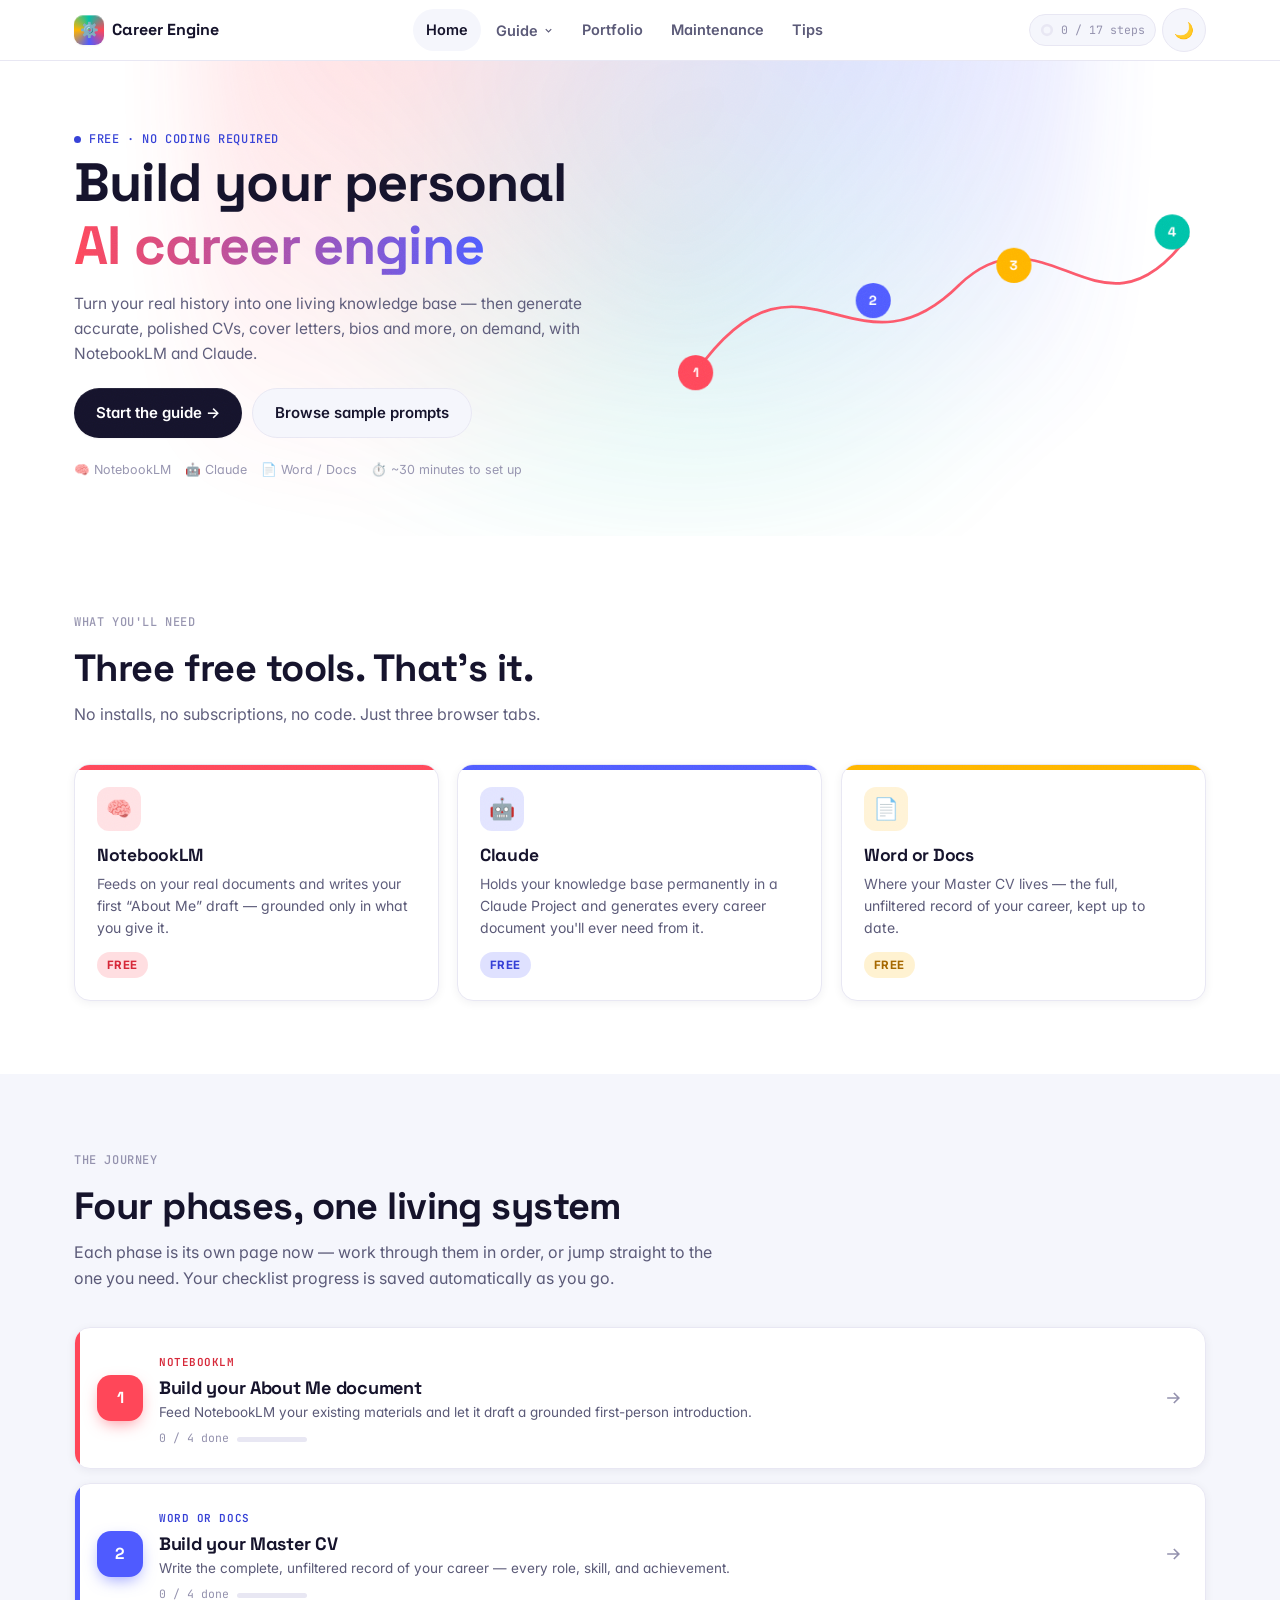
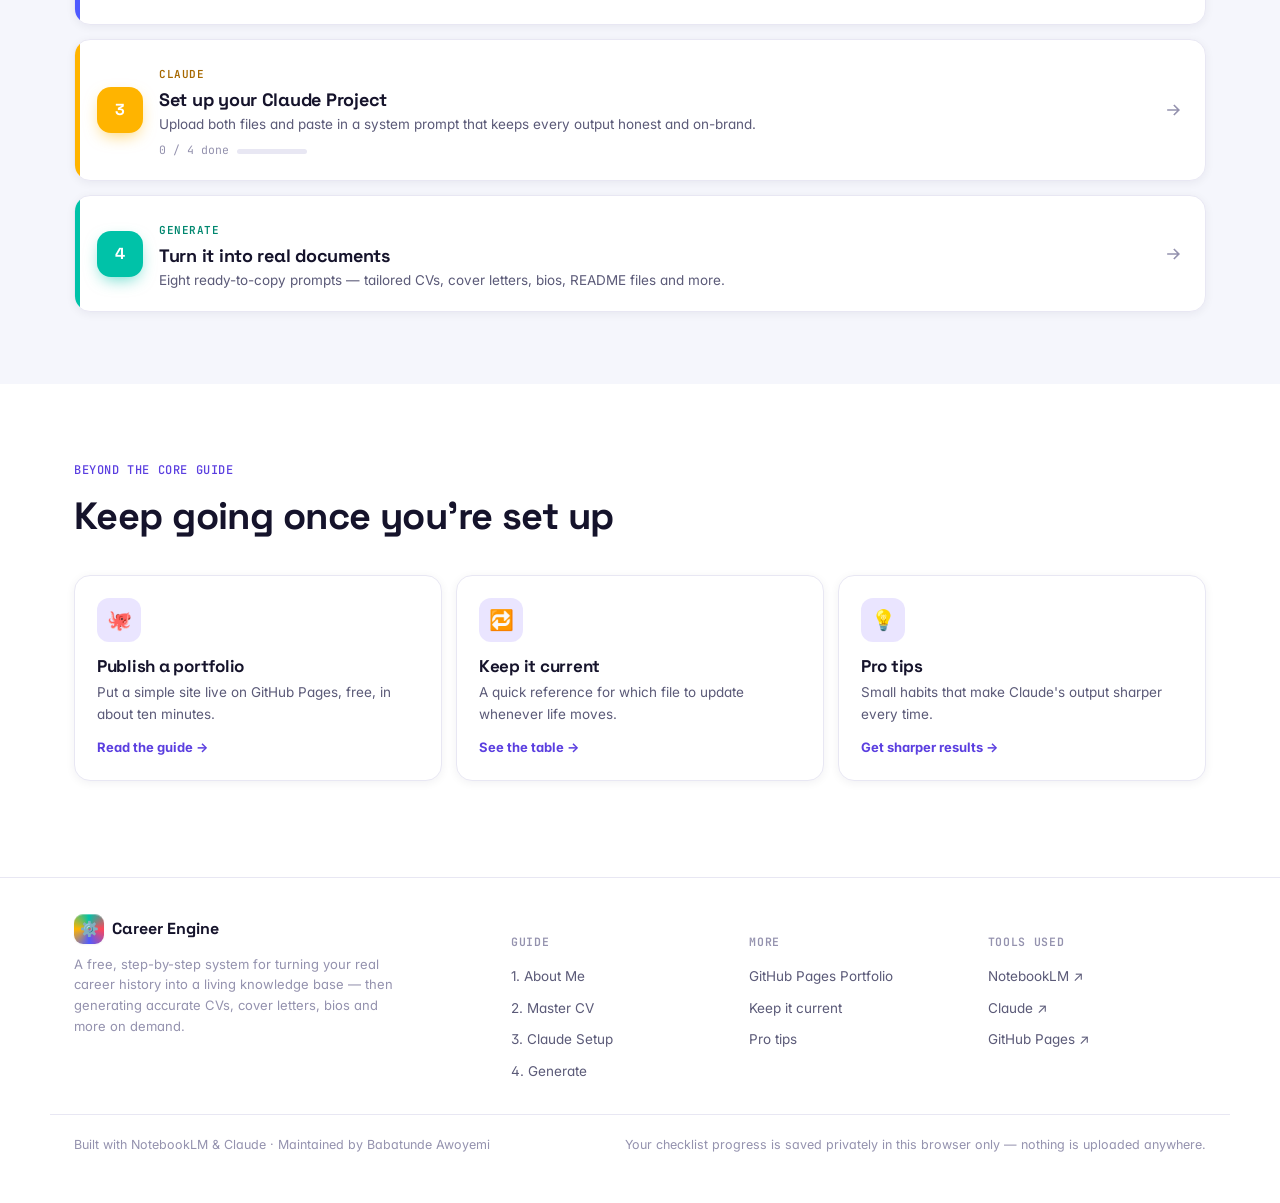
==== commit 4fcdebff: "Add premium design system, 404, and SEO/meta updates Introduce a polished design system and UX/SEO i" ====
--- a/index.html
+++ b/index.html
@@ -10,11 +10,26 @@
 <link rel="preconnect" href="https://fonts.googleapis.com">
 <link rel="preconnect" href="https://fonts.gstatic.com" crossorigin>
 <link href="https://fonts.googleapis.com/css2?family=Space+Grotesk:wght@500;600;700&family=Inter:wght@400;500;600;700&family=JetBrains+Mono:wght@400;500&display=swap" rel="stylesheet">
+<link rel="canonical" href="https://babatundeawo.github.io/career-engine-guide/">
+<meta name="color-scheme" content="light dark">
+<link rel="apple-touch-icon" href="data:image/svg+xml,%3Csvg xmlns='http://www.w3.org/2000/svg' viewBox='0 0 100 100'%3E%3Crect width='100' height='100' rx='22' fill='%234F5BFF'/%3E%3Ctext x='50' y='68' font-size='58' text-anchor='middle'%3E%E2%9A%99%EF%B8%8F%3C/text%3E%3C/svg%3E">
+<meta property="og:type" content="website">
+<meta property="og:site_name" content="Career Engine">
+<meta property="og:title" content="Build Your Personal AI Career Engine — Step-by-Step Guide">
+<meta property="og:description" content="A free, step-by-step guide to building a personal AI career engine with NotebookLM and Claude — generate CVs, cover letters, bios and more from your own real history.">
+<meta property="og:url" content="https://babatundeawo.github.io/career-engine-guide/">
+<meta property="og:image" content="https://babatundeawo.github.io/career-engine-guide/og-image.svg">
+<meta name="twitter:card" content="summary_large_image">
+<meta name="twitter:title" content="Build Your Personal AI Career Engine — Step-by-Step Guide">
+<meta name="twitter:description" content="A free, step-by-step guide to building a personal AI career engine with NotebookLM and Claude — generate CVs, cover letters, bios and more from your own real history.">
+<meta name="twitter:image" content="https://babatundeawo.github.io/career-engine-guide/og-image.svg">
 <link rel="stylesheet" href="css/base.css">
 <link rel="stylesheet" href="css/home.css">
 
 </head>
 <body>
+<a class="skip-link" href="#top">Skip to content</a>
+<div class="grain" aria-hidden="true"></div>
 <div class="scroll-progress" id="scrollProgress"></div>
 
 <header class="site">
@@ -103,17 +118,17 @@
         <p>No installs, no subscriptions, no code. Just three browser tabs.</p>
       </div>
       <div class="tool-grid">
-        <div class="tool-card" style="--accent:var(--coral);--accent-text:var(--coral-text)">
+        <div class="tool-card spot" style="--accent:var(--coral);--accent-text:var(--coral-text)">
           <div class="tool-icon">🧠</div><h3>NotebookLM</h3>
           <p>Feeds on your real documents and writes your first &ldquo;About Me&rdquo; draft &mdash; grounded only in what you give it.</p>
           <span class="tool-cost">FREE</span>
         </div>
-        <div class="tool-card" style="--accent:var(--indigo);--accent-text:var(--indigo-text)">
+        <div class="tool-card spot" style="--accent:var(--indigo);--accent-text:var(--indigo-text)">
           <div class="tool-icon">🤖</div><h3>Claude</h3>
           <p>Holds your knowledge base permanently in a Claude Project and generates every career document you'll ever need from it.</p>
           <span class="tool-cost">FREE</span>
         </div>
-        <div class="tool-card" style="--accent:var(--amber);--accent-text:var(--amber-text)">
+        <div class="tool-card spot" style="--accent:var(--amber);--accent-text:var(--amber-text)">
           <div class="tool-icon">📄</div><h3>Word or Docs</h3>
           <p>Where your Master CV lives &mdash; the full, unfiltered record of your career, kept up to date.</p>
           <span class="tool-cost">FREE</span>
@@ -130,7 +145,7 @@
         <p>Each phase is its own page now &mdash; work through them in order, or jump straight to the one you need. Your checklist progress is saved automatically as you go.</p>
       </div>
       <div class="journey-preview">
-        <a class="jp-card" href="phase-1-about-me.html" style="--accent:#FF4759;--accent-text:#D62839">
+        <a class="jp-card spot" href="phase-1-about-me.html" style="--accent:#FF4759;--accent-text:#D62839">
           <div class="jp-num" style="background:#FF4759">1</div>
           <div class="jp-body">
             <span class="jp-eyebrow">NotebookLM</span>
@@ -140,7 +155,7 @@
           </div>
           <svg class="jp-arrow" viewBox="0 0 24 24" fill="none" stroke="currentColor" stroke-width="2"><path d="M5 12h14M13 6l6 6-6 6"/></svg>
         </a>
-        <a class="jp-card" href="phase-2-master-cv.html" style="--accent:#4F5BFF;--accent-text:#3540D6">
+        <a class="jp-card spot" href="phase-2-master-cv.html" style="--accent:#4F5BFF;--accent-text:#3540D6">
           <div class="jp-num" style="background:#4F5BFF">2</div>
           <div class="jp-body">
             <span class="jp-eyebrow">Word or Docs</span>
@@ -150,7 +165,7 @@
           </div>
           <svg class="jp-arrow" viewBox="0 0 24 24" fill="none" stroke="currentColor" stroke-width="2"><path d="M5 12h14M13 6l6 6-6 6"/></svg>
         </a>
-        <a class="jp-card" href="phase-3-claude-setup.html" style="--accent:#FFB400;--accent-text:#A66800">
+        <a class="jp-card spot" href="phase-3-claude-setup.html" style="--accent:#FFB400;--accent-text:#A66800">
           <div class="jp-num" style="background:#FFB400">3</div>
           <div class="jp-body">
             <span class="jp-eyebrow">Claude</span>
@@ -160,7 +175,7 @@
           </div>
           <svg class="jp-arrow" viewBox="0 0 24 24" fill="none" stroke="currentColor" stroke-width="2"><path d="M5 12h14M13 6l6 6-6 6"/></svg>
         </a>
-        <a class="jp-card" href="phase-4-generate.html" style="--accent:#00C2A8;--accent-text:#00876F">
+        <a class="jp-card spot" href="phase-4-generate.html" style="--accent:#00C2A8;--accent-text:#00876F">
           <div class="jp-num" style="background:#00C2A8">4</div>
           <div class="jp-body">
             <span class="jp-eyebrow">Generate</span>
@@ -180,19 +195,19 @@
         <h2>Keep going once you're set up</h2>
       </div>
       <div class="teaser-grid">
-        <a class="teaser-card" href="portfolio.html">
+        <a class="teaser-card spot" href="portfolio.html">
           <div class="teaser-icon">🐙</div>
           <h3>Publish a portfolio</h3>
           <p>Put a simple site live on GitHub Pages, free, in about ten minutes.</p>
           <span class="teaser-link">Read the guide &rarr;</span>
         </a>
-        <a class="teaser-card" href="maintenance.html">
+        <a class="teaser-card spot" href="maintenance.html">
           <div class="teaser-icon">🔁</div>
           <h3>Keep it current</h3>
           <p>A quick reference for which file to update whenever life moves.</p>
           <span class="teaser-link">See the table &rarr;</span>
         </a>
-        <a class="teaser-card" href="tips.html">
+        <a class="teaser-card spot" href="tips.html">
           <div class="teaser-icon">💡</div>
           <h3>Pro tips</h3>
           <p>Small habits that make Claude's output sharper every time.</p>
--- a/css/base.css
+++ b/css/base.css
@@ -29,48 +29,83 @@
   --radius-s:10px;
   --radius-m:16px;
   --radius-l:24px;
+  --shadow-xs:0 1px 2px rgba(21,19,43,0.05);
   --shadow-s:0 2px 10px rgba(21,19,43,0.06);
   --shadow-m:0 12px 32px rgba(21,19,43,0.10);
+  --shadow-l:0 24px 60px -12px rgba(21,19,43,0.22);
+  --shadow-glow:0 0 0 1px rgba(21,19,43,0.04), 0 20px 40px -16px rgba(79,91,255,0.28);
   --header-h:60px;
   --tap:44px;
+  --ease-premium:cubic-bezier(.16,1,.3,1);
+  --ease-spring:cubic-bezier(.34,1.56,.64,1);
 }
 
 [data-theme="dark"]{
-  --bg:#100F1D;
-  --bg-soft:#181729;
-  --bg-card:#1B1A2E;
-  --ink:#F4F3FB;
+  --bg:#0B0A16;
+  --bg-soft:#161526;
+  --bg-card:#1A1930;
+  --ink:#F6F5FC;
   --ink-soft:#B3B1CE;
-  --ink-faint:#76749A;
-  --line:#2C2A45;
-  --shadow-s:0 2px 10px rgba(0,0,0,0.35);
-  --shadow-m:0 16px 40px rgba(0,0,0,0.5);
+  --ink-faint:#7A78A0;
+  --line:#2A2843;
+  --shadow-xs:0 1px 2px rgba(0,0,0,0.4);
+  --shadow-s:0 2px 14px rgba(0,0,0,0.4);
+  --shadow-m:0 16px 40px rgba(0,0,0,0.55);
+  --shadow-l:0 30px 70px -14px rgba(0,0,0,0.65);
+  --shadow-glow:0 0 0 1px rgba(255,255,255,0.04), 0 20px 50px -16px rgba(79,91,255,0.35);
 }
 
 *{box-sizing:border-box;-webkit-tap-highlight-color:transparent;}
-html{scroll-behavior:smooth;-webkit-text-size-adjust:100%;overflow-x:hidden;}
+html{scroll-behavior:smooth;-webkit-text-size-adjust:100%;}
 @media (prefers-reduced-motion: reduce){
   html{scroll-behavior:auto;}
-  *{animation-duration:0.01ms !important; animation-iteration-count:1 !important; transition-duration:0.01ms !important;}
-}
+  *{animation-duration:0.01ms !important; animation-iteration-count:1 !important; transition-duration:0.01ms !important; scroll-behavior:auto !important;}
+}
+::selection{background:var(--indigo);color:#fff;}
 body{
   margin:0;background:var(--bg);color:var(--ink);
   font-family:'Inter',sans-serif;font-size:15.5px;line-height:1.6;
-  -webkit-font-smoothing:antialiased;transition:background .25s ease,color .25s ease;
-  overflow-x:hidden;overflow-wrap:break-word;
+  -webkit-font-smoothing:antialiased;-moz-osx-font-smoothing:grayscale;
+  transition:background .35s var(--ease-premium),color .35s var(--ease-premium);
+  overflow-wrap:break-word;width:100%;overflow-x:clip;
+  font-feature-settings:"cv11","ss01";
 }
 code{overflow-wrap:anywhere;word-break:break-word;font-family:'JetBrains Mono',monospace;}
-h1,h2,h3,h4{font-family:'Space Grotesk',sans-serif;margin:0;line-height:1.18;letter-spacing:-0.01em;}
+h1,h2,h3,h4{font-family:'Space Grotesk',sans-serif;margin:0;line-height:1.18;letter-spacing:-0.015em;text-wrap:balance;}
 p{margin:0;}
 a{color:inherit;}
-.container{max-width:1180px;margin:0 auto;padding:0 18px;}
-.container-narrow{max-width:860px;margin:0 auto;padding:0 18px;}
+.container{max-width:1180px;margin:0 auto;padding-left:max(20px, env(safe-area-inset-left));padding-right:max(20px, env(safe-area-inset-right));}
+.container-narrow{max-width:860px;margin:0 auto;padding-left:max(20px, env(safe-area-inset-left));padding-right:max(20px, env(safe-area-inset-right));}
 img,svg{display:block;max-width:100%;}
 button{font-family:inherit;cursor:pointer;border:none;background:none;color:inherit;}
 .visually-hidden{position:absolute;width:1px;height:1px;overflow:hidden;clip:rect(0 0 0 0);}
 ul{margin:0;}
 
-@media(min-width:600px){ body{font-size:16px;} .container,.container-narrow{padding:0 24px;} }
+/* ============ SKIP LINK ============ */
+.skip-link{position:fixed;top:-60px;left:12px;z-index:2000;background:var(--ink);color:var(--bg);padding:12px 18px;border-radius:10px;font-weight:700;font-size:13.5px;text-decoration:none;transition:top .2s var(--ease-premium);}
+.skip-link:focus-visible{top:12px;}
+
+/* ============ GRAIN / DEPTH TEXTURE ============ */
+.grain{position:fixed;inset:0;z-index:1;pointer-events:none;opacity:.5;mix-blend-mode:overlay;background-image:url("data:image/svg+xml,%3Csvg xmlns='http://www.w3.org/2000/svg' width='90' height='90'%3E%3Cfilter id='n'%3E%3CfeTurbulence type='fractalNoise' baseFrequency='0.9' numOctaves='2' stitchTiles='stitch'/%3E%3C/filter%3E%3Crect width='100%25' height='100%25' filter='url(%23n)' opacity='0.35'/%3E%3C/svg%3E");}
+[data-theme="dark"] .grain{opacity:.6;}
+@media (prefers-reduced-motion: reduce){ .grain{display:none;} }
+
+/* ============ SCROLL-REVEAL ============ */
+.reveal{opacity:0;transform:translateY(22px);transition:opacity .7s var(--ease-premium), transform .7s var(--ease-premium);will-change:opacity,transform;}
+.reveal.is-visible{opacity:1;transform:none;}
+.reveal-stagger.is-visible > *{animation:none;}
+@media (prefers-reduced-motion: reduce){ .reveal{opacity:1;transform:none;transition:none;} }
+
+/* ============ SPOTLIGHT HOVER (premium cursor-tracked glow on cards) ============ */
+.spot{position:relative;isolation:isolate;}
+.spot::after{
+  content:"";position:absolute;inset:0;border-radius:inherit;pointer-events:none;opacity:0;
+  background:radial-gradient(220px circle at var(--mx,50%) var(--my,50%), color-mix(in srgb, var(--accent,var(--indigo)) 16%, transparent), transparent 70%);
+  transition:opacity .3s ease;z-index:1;
+}
+@media(hover:hover){ .spot:hover::after{opacity:1;} }
+
+@media(min-width:600px){ body{font-size:16px;} .container,.container-narrow{padding-left:max(24px, env(safe-area-inset-left));padding-right:max(24px, env(safe-area-inset-right));} }
 
 /* ============ EYEBROW / LABELS ============ */
 .eyebrow{display:inline-flex;align-items:center;gap:8px;font-family:'JetBrains Mono',monospace;font-size:12px;font-weight:500;letter-spacing:0.05em;text-transform:uppercase;}
@@ -84,10 +119,12 @@
 .scroll-progress{position:fixed;top:0;left:0;height:3px;width:0%;background:linear-gradient(90deg,var(--coral),var(--indigo),var(--amber),var(--teal));z-index:1000;transition:width .1s linear;}
 
 /* ============ HEADER ============ */
-header.site{position:sticky;top:0;z-index:900;background:color-mix(in srgb, var(--bg) 90%, transparent);backdrop-filter:blur(10px);border-bottom:1px solid var(--line);padding-top:env(safe-area-inset-top);}
+header.site{position:sticky;top:0;z-index:900;background:color-mix(in srgb, var(--bg) 82%, transparent);backdrop-filter:blur(14px) saturate(1.5);-webkit-backdrop-filter:blur(14px) saturate(1.5);border-bottom:1px solid var(--line);padding-top:env(safe-area-inset-top);transition:background .35s var(--ease-premium), box-shadow .35s var(--ease-premium);}
+header.site.scrolled{box-shadow:var(--shadow-s);}
 .header-inner{height:var(--header-h);display:flex;align-items:center;justify-content:space-between;gap:10px;}
 .brand{display:flex;align-items:center;gap:8px;font-family:'Space Grotesk',sans-serif;font-weight:700;font-size:16px;text-decoration:none;white-space:nowrap;min-width:0;}
-.brand-mark{width:30px;height:30px;border-radius:9px;background:conic-gradient(from 90deg, var(--coral), var(--indigo), var(--amber), var(--teal), var(--coral));display:flex;align-items:center;justify-content:center;font-size:15px;flex-shrink:0;}
+.brand-mark{width:30px;height:30px;border-radius:9px;background:conic-gradient(from 90deg, var(--coral), var(--indigo), var(--amber), var(--teal), var(--coral));display:flex;align-items:center;justify-content:center;font-size:15px;flex-shrink:0;box-shadow:var(--shadow-xs), inset 0 1px 0 rgba(255,255,255,.35);transition:transform .35s var(--ease-spring);}
+@media(hover:hover){ .brand:hover .brand-mark{transform:rotate(-8deg) scale(1.06);} }
 .brand-text{display:none;}
 
 nav.main{display:none;}
@@ -106,10 +143,11 @@
   .global-progress .ring .fill{stroke:var(--teal);stroke-linecap:round;transform:rotate(-90deg);transform-origin:50% 50%;transition:stroke-dashoffset .3s ease;}
 }
 
-.theme-toggle{width:var(--tap);height:var(--tap);border-radius:50%;display:flex;align-items:center;justify-content:center;background:var(--bg-soft);flex-shrink:0;font-size:17px;transition:transform .25s ease;}
-.theme-toggle:active{transform:scale(0.92);}
-
-.menu-toggle{width:var(--tap);height:var(--tap);border-radius:12px;background:var(--bg-soft);display:flex;align-items:center;justify-content:center;flex-shrink:0;}
+.theme-toggle{width:var(--tap);height:var(--tap);border-radius:50%;display:flex;align-items:center;justify-content:center;background:var(--bg-soft);border:1px solid var(--line);flex-shrink:0;font-size:16px;transition:transform .35s var(--ease-spring), background .2s ease, border-color .2s ease;}
+.theme-toggle:active{transform:scale(0.88) rotate(-15deg);}
+@media(hover:hover){ .theme-toggle:hover{border-color:var(--ink-faint);transform:rotate(-12deg);} }
+
+.menu-toggle{width:var(--tap);height:var(--tap);border-radius:12px;background:var(--bg-soft);border:1px solid var(--line);display:flex;align-items:center;justify-content:center;flex-shrink:0;transition:background .2s ease;}
 .menu-toggle .burger,.menu-toggle .burger::before,.menu-toggle .burger::after{content:"";display:block;width:18px;height:2px;background:var(--ink);border-radius:2px;position:relative;transition:all .25s ease;}
 .menu-toggle .burger::before{position:absolute;top:-6px;}
 .menu-toggle .burger::after{position:absolute;top:6px;}
@@ -117,7 +155,7 @@
 .menu-toggle[aria-expanded="true"] .burger::before{transform:rotate(45deg);top:0;}
 .menu-toggle[aria-expanded="true"] .burger::after{transform:rotate(-45deg);top:0;}
 
-.mobile-menu{display:flex;flex-direction:column;gap:2px;padding:8px 14px calc(14px + env(safe-area-inset-bottom));max-height:0;overflow:hidden;opacity:0;border-top:1px solid transparent;transition:max-height .3s ease, opacity .22s ease;}
+.mobile-menu{display:flex;flex-direction:column;gap:2px;padding:8px max(14px, env(safe-area-inset-right)) calc(14px + env(safe-area-inset-bottom)) max(14px, env(safe-area-inset-left));max-height:0;overflow:hidden;opacity:0;border-top:1px solid transparent;transition:max-height .3s ease, opacity .22s ease;}
 .mobile-menu.open{max-height:520px;opacity:1;border-top-color:var(--line);}
 .mobile-menu a{display:flex;align-items:center;gap:8px;min-height:var(--tap);padding:10px 10px;border-radius:12px;font-weight:600;font-size:15px;text-decoration:none;color:var(--ink);}
 .mobile-menu a:active{background:var(--bg-soft);}
@@ -139,24 +177,29 @@
   .nav-drop>button svg{width:11px;height:11px;transition:transform .2s;}
   .nav-drop:hover>button svg,.nav-drop:focus-within>button svg{transform:rotate(180deg);}
   .nav-drop-panel{
-    position:absolute;top:calc(100% + 8px);left:50%;transform:translateX(-50%) translateY(6px);
-    background:var(--bg-card);border:1px solid var(--line);border-radius:var(--radius-m);box-shadow:var(--shadow-m);
-    padding:8px;min-width:220px;opacity:0;pointer-events:none;transition:opacity .18s ease, transform .18s ease;z-index:50;
+    position:absolute;top:calc(100% + 10px);left:50%;transform:translateX(-50%) translateY(4px) scale(.97);
+    background:color-mix(in srgb, var(--bg-card) 92%, transparent);backdrop-filter:blur(16px) saturate(1.4);-webkit-backdrop-filter:blur(16px) saturate(1.4);
+    border:1px solid var(--line);border-radius:var(--radius-m);box-shadow:var(--shadow-l);
+    padding:8px;min-width:220px;opacity:0;pointer-events:none;transition:opacity .22s var(--ease-premium), transform .22s var(--ease-premium);z-index:50;
   }
-  .nav-drop:hover .nav-drop-panel,.nav-drop:focus-within .nav-drop-panel{opacity:1;pointer-events:auto;transform:translateX(-50%) translateY(0);}
-  .nav-drop-panel a{display:flex;align-items:center;gap:9px;padding:9px 10px;border-radius:10px;font-size:13.5px;font-weight:600;color:var(--ink-soft);text-decoration:none;white-space:nowrap;}
-  .nav-drop-panel a:hover{background:var(--bg-soft);color:var(--ink);}
+  .nav-drop:hover .nav-drop-panel,.nav-drop:focus-within .nav-drop-panel{opacity:1;pointer-events:auto;transform:translateX(-50%) translateY(0) scale(1);}
+  .nav-drop-panel a{display:flex;align-items:center;gap:9px;padding:9px 10px;border-radius:10px;font-size:13.5px;font-weight:600;color:var(--ink-soft);text-decoration:none;white-space:nowrap;transition:background .15s ease,color .15s ease,transform .15s ease;}
+  .nav-drop-panel a:hover{background:var(--bg-soft);color:var(--ink);transform:translateX(2px);}
   .nav-drop-panel .num{width:18px;height:18px;border-radius:50%;display:flex;align-items:center;justify-content:center;font-size:10px;font-weight:700;color:#fff;flex-shrink:0;}
 }
 
 /* ============ BUTTONS ============ */
-.btn{display:inline-flex;align-items:center;justify-content:center;gap:8px;min-height:var(--tap);padding:12px 22px;border-radius:99px;font-weight:600;font-size:15px;text-decoration:none;transition:transform .15s ease, box-shadow .18s ease;}
+.btn{position:relative;display:inline-flex;align-items:center;justify-content:center;gap:8px;min-height:var(--tap);padding:12px 22px;border-radius:99px;font-weight:600;font-size:15px;text-decoration:none;transition:transform .25s var(--ease-spring), box-shadow .25s var(--ease-premium), background .2s ease;overflow:hidden;isolation:isolate;}
 .btn:active{transform:scale(0.96);}
-.btn-primary{background:var(--ink);color:var(--bg);}
+.btn-primary{background:var(--ink);color:var(--bg);box-shadow:0 1px 0 rgba(255,255,255,.08) inset, var(--shadow-xs);}
+.btn-primary::before{content:"";position:absolute;inset:0;background:linear-gradient(115deg,transparent 20%,rgba(255,255,255,.35) 40%,transparent 60%);transform:translateX(-120%);transition:transform .7s var(--ease-premium);z-index:1;}
 [data-theme="dark"] .btn-primary{background:var(--bg);color:var(--ink);}
-@media(hover:hover){ .btn-primary:hover{box-shadow:var(--shadow-m);transform:translateY(-2px);} }
+@media(hover:hover){
+  .btn-primary:hover{box-shadow:var(--shadow-glow);transform:translateY(-2px);}
+  .btn-primary:hover::before{transform:translateX(120%);}
+}
 .btn-ghost{background:var(--bg-soft);color:var(--ink);border:1px solid var(--line);}
-@media(hover:hover){ .btn-ghost:hover{background:var(--bg-card);border-color:var(--ink-faint);} }
+@media(hover:hover){ .btn-ghost:hover{background:var(--bg-card);border-color:var(--ink-faint);transform:translateY(-2px);box-shadow:var(--shadow-s);} }
 .btn-sm{min-height:38px;padding:9px 16px;font-size:13.5px;}
 
 /* ============ SECTION SHELLS ============ */
@@ -174,58 +217,68 @@
 @media(min-width:1024px){ .section{padding:72px 0;} }
 
 /* ============ PAGE HERO (used by inner pages) ============ */
-.page-hero{padding:26px 0 30px;}
+.page-hero{padding-top:26px;padding-bottom:30px;}
 .breadcrumb{display:flex;flex-wrap:wrap;align-items:center;gap:6px;font-size:12.5px;color:var(--ink-faint);font-family:'JetBrains Mono',monospace;margin-bottom:14px;}
 .breadcrumb a{text-decoration:none;color:var(--ink-faint);}
 .breadcrumb a:hover{color:var(--indigo-text);}
 .breadcrumb .sep{opacity:.5;}
 .page-hero h1{font-size:clamp(26px,7vw,44px);font-weight:700;}
 .page-hero .lead{margin-top:12px;font-size:15.5px;color:var(--ink-soft);max-width:600px;}
-@media(min-width:760px){ .page-hero{padding:40px 0 36px;} }
+@media(min-width:760px){ .page-hero{padding-top:40px;padding-bottom:36px;} }
 
 /* ============ STEP LIST (shared by all guide-style pages) ============ */
 .step-list{display:flex;flex-direction:column;gap:12px;}
-.step{display:flex;gap:12px;background:var(--bg-card);border:1px solid var(--line);border-radius:var(--radius-m);padding:16px;align-items:flex-start;box-shadow:var(--shadow-s);}
+.step{display:flex;gap:12px;background:var(--bg-card);border:1px solid var(--line);border-radius:var(--radius-m);padding:16px;align-items:flex-start;box-shadow:var(--shadow-s);transition:transform .25s var(--ease-premium),box-shadow .25s var(--ease-premium),border-color .25s ease;}
+@media(hover:hover){ .step:hover{transform:translateY(-2px);box-shadow:var(--shadow-m);border-color:color-mix(in srgb, var(--accent) 30%, var(--line));} }
 .step input[type="checkbox"]{position:absolute;opacity:0;width:1px;height:1px;}
-.step-box{width:26px;height:26px;border-radius:8px;border:2px solid var(--line);flex-shrink:0;margin-top:1px;display:flex;align-items:center;justify-content:center;transition:all .2s ease;cursor:pointer;}
-.step-box svg{width:15px;height:15px;opacity:0;transform:scale(.5);transition:all .2s ease;}
-.step input:checked ~ .step-box{background:var(--accent);border-color:var(--accent);}
+.step-box{width:26px;height:26px;border-radius:8px;border:2px solid var(--line);flex-shrink:0;margin-top:1px;display:flex;align-items:center;justify-content:center;transition:all .25s var(--ease-spring);cursor:pointer;}
+.step-box svg{width:15px;height:15px;opacity:0;transform:scale(.5);transition:all .25s var(--ease-spring);}
+.step input:checked ~ .step-box{background:var(--accent);border-color:var(--accent);box-shadow:0 0 0 4px color-mix(in srgb, var(--accent) 18%, transparent);}
 .step input:focus-visible ~ .step-box{outline:3px solid var(--indigo);outline-offset:2px;}
 .step input:checked ~ .step-box svg{opacity:1;transform:scale(1);}
 .step input:checked ~ .step-content .step-title{color:var(--ink-faint);text-decoration:line-through;}
 .step-content{flex:1;cursor:pointer;min-width:0;}
 .step-title{font-weight:700;font-size:15px;margin-bottom:4px;transition:color .2s;}
 .step-body{font-size:14px;color:var(--ink-soft);}
-.step-body a{color:var(--accent-text);font-weight:600;text-decoration:underline;}
+.step-body a{color:var(--accent-text);font-weight:600;text-decoration:underline;text-underline-offset:2px;}
 .step-list-inline{margin:10px 0 0;padding-left:18px;}
 .step-list-inline li{font-size:13.5px;color:var(--ink-soft);margin-bottom:4px;}
 @media(min-width:600px){ .step{padding:18px 20px;gap:14px;} .step-title{font-size:15.5px;} .step-body{font-size:14.5px;} }
 
 /* ============ CODE / PROMPT BLOCKS ============ */
-.code-block{margin-top:14px;background:var(--bg-soft);border:1px solid var(--line);border-radius:var(--radius-s);overflow:hidden;}
+.code-block{margin-top:14px;background:var(--bg-soft);border:1px solid var(--line);border-radius:var(--radius-s);overflow:hidden;transition:border-color .2s ease,box-shadow .2s ease;}
+@media(hover:hover){ .code-block:hover{border-color:var(--ink-faint);} }
 .code-head{display:flex;align-items:center;justify-content:space-between;gap:8px;padding:8px 12px;background:var(--bg);border-bottom:1px solid var(--line);}
 .code-label{font-family:'JetBrains Mono',monospace;font-size:11px;color:var(--ink-faint);letter-spacing:.04em;text-transform:uppercase;}
-.copy-btn{display:flex;align-items:center;gap:6px;font-size:12.5px;font-weight:600;min-height:36px;padding:7px 13px;border-radius:99px;background:var(--bg-soft);border:1px solid var(--line);color:var(--ink-soft);transition:all .2s ease;flex-shrink:0;}
+.copy-btn{display:flex;align-items:center;gap:6px;font-size:12.5px;font-weight:600;min-height:36px;padding:7px 13px;border-radius:99px;background:var(--bg-soft);border:1px solid var(--line);color:var(--ink-soft);transition:all .2s var(--ease-spring);flex-shrink:0;}
 .copy-btn:active{transform:scale(0.94);}
-@media(hover:hover){ .copy-btn:hover{border-color:var(--accent,var(--indigo));color:var(--accent-text,var(--indigo-text));} }
-.copy-btn.copied{background:var(--teal);color:#fff;border-color:var(--teal);}
+@media(hover:hover){ .copy-btn:hover{border-color:var(--accent,var(--indigo));color:var(--accent-text,var(--indigo-text));transform:translateY(-1px);} }
+.copy-btn.copied{background:var(--teal);color:#fff;border-color:var(--teal);transform:scale(1.04);}
 .code-block pre{margin:0;padding:14px;font-family:'JetBrains Mono',monospace;font-size:13px;line-height:1.7;white-space:pre-wrap;word-break:break-word;color:var(--ink);max-height:340px;overflow:auto;-webkit-overflow-scrolling:touch;}
 .code-block.tall pre{max-height:480px;}
+.code-block pre::-webkit-scrollbar{width:8px;height:8px;}
+.code-block pre::-webkit-scrollbar-thumb{background:var(--line);border-radius:99px;}
 @media(min-width:600px){ .code-block pre{padding:16px;font-size:13.5px;} }
 
 /* ============ ACCORDION (prompt cards) ============ */
 .prompt-grid{display:grid;grid-template-columns:1fr;gap:12px;margin-top:24px;}
-details.prompt-card{background:var(--bg-card);border:1px solid var(--line);border-radius:var(--radius-m);padding:4px;box-shadow:var(--shadow-s);transition:box-shadow .2s ease;}
+details.prompt-card{background:var(--bg-card);border:1px solid var(--line);border-radius:var(--radius-m);padding:4px;box-shadow:var(--shadow-s);transition:box-shadow .25s var(--ease-premium),border-color .25s ease,transform .25s var(--ease-premium);}
+@media(hover:hover){ details.prompt-card:not([open]):hover{transform:translateY(-2px);border-color:var(--ink-faint);} }
 details.prompt-card[open]{box-shadow:var(--shadow-m);}
 details.prompt-card summary{list-style:none;display:flex;align-items:center;gap:12px;min-height:var(--tap);padding:14px 16px;cursor:pointer;font-weight:700;font-size:14.5px;}
 details.prompt-card summary::-webkit-details-marker{display:none;}
-.prompt-icon{width:32px;height:32px;border-radius:9px;background:color-mix(in srgb, var(--teal) 16%, transparent);display:flex;align-items:center;justify-content:center;font-size:15px;flex-shrink:0;}
-.chev{margin-left:auto;width:18px;height:18px;flex-shrink:0;transition:transform .25s ease;color:var(--ink-faint);}
+.prompt-icon{width:32px;height:32px;border-radius:9px;background:color-mix(in srgb, var(--teal) 16%, transparent);display:flex;align-items:center;justify-content:center;font-size:15px;flex-shrink:0;transition:transform .3s var(--ease-spring);}
+details.prompt-card[open] .prompt-icon{transform:scale(1.1) rotate(-6deg);}
+.chev{margin-left:auto;width:18px;height:18px;flex-shrink:0;transition:transform .3s var(--ease-premium);color:var(--ink-faint);}
 details.prompt-card[open] .chev{transform:rotate(180deg);}
 .prompt-body{padding:0 16px 16px;}
 .prompt-body p{font-size:13.5px;color:var(--ink-soft);margin-bottom:6px;}
 @media(min-width:600px){ .prompt-grid{gap:14px;margin-top:32px;} details.prompt-card summary{padding:16px 18px;font-size:15px;} .prompt-body{padding:0 18px 18px;} }
 @media(min-width:760px){ .prompt-grid{grid-template-columns:repeat(2,1fr);} }
+
+/* Smooth open/close for browsers supporting the details animation hook */
+details.prompt-card .prompt-body{animation:fadeSlide .25s var(--ease-premium);}
+@keyframes fadeSlide{from{opacity:0;transform:translateY(-6px);}to{opacity:1;transform:none;}}
 
 /* ============ TABLE → CARD ON MOBILE ============ */
 .table-wrap{margin-top:22px;border-radius:var(--radius-m);}
@@ -249,8 +302,10 @@
 
 /* ============ TIPS ============ */
 .tip-grid{display:grid;grid-template-columns:1fr;gap:14px;margin-top:24px;}
-.tip-card{background:var(--bg-card);border:1px solid var(--line);border-radius:var(--radius-m);padding:20px;box-shadow:var(--shadow-s);}
-.tip-card .tip-emoji{font-size:22px;margin-bottom:10px;display:block;}
+.tip-card{background:var(--bg-card);border:1px solid var(--line);border-radius:var(--radius-m);padding:20px;box-shadow:var(--shadow-s);transition:transform .25s var(--ease-premium),box-shadow .25s var(--ease-premium);}
+@media(hover:hover){ .tip-card:hover{transform:translateY(-4px);box-shadow:var(--shadow-m);} }
+.tip-card .tip-emoji{font-size:22px;margin-bottom:10px;display:block;transition:transform .3s var(--ease-spring);}
+@media(hover:hover){ .tip-card:hover .tip-emoji{transform:scale(1.15) rotate(-6deg);} }
 .tip-card h4{font-size:15px;margin-bottom:6px;}
 .tip-card p{font-size:13.5px;color:var(--ink-soft);}
 @media(min-width:600px){ .tip-grid{margin-top:32px;gap:16px;} }
@@ -275,16 +330,25 @@
 }
 
 /* ============ BACK TO TOP ============ */
-.to-top{position:fixed;bottom:calc(18px + env(safe-area-inset-bottom));right:18px;width:46px;height:46px;border-radius:50%;background:var(--ink);color:var(--bg);display:flex;align-items:center;justify-content:center;box-shadow:var(--shadow-m);opacity:0;transform:translateY(10px);pointer-events:none;transition:opacity .25s,transform .25s;z-index:200;}
-[data-theme="dark"] .to-top{background:var(--bg-card);color:var(--ink);}
-.to-top.show{opacity:1;transform:translateY(0);pointer-events:auto;}
-.to-top:active{transform:scale(0.92);}
-@media(hover:hover){ .to-top:hover{transform:translateY(-3px);} }
+.to-top{position:fixed;bottom:calc(18px + env(safe-area-inset-bottom));right:max(18px, env(safe-area-inset-right));width:46px;height:46px;border-radius:50%;background:var(--ink);color:var(--bg);display:flex;align-items:center;justify-content:center;box-shadow:var(--shadow-l);opacity:0;transform:translateY(10px) scale(.9);pointer-events:none;transition:opacity .3s var(--ease-premium),transform .3s var(--ease-spring);z-index:200;}
+[data-theme="dark"] .to-top{background:var(--bg-card);color:var(--ink);border:1px solid var(--line);}
+.to-top.show{opacity:1;transform:translateY(0) scale(1);pointer-events:auto;}
+.to-top:active{transform:scale(0.9);}
+@media(hover:hover){ .to-top:hover{transform:translateY(-4px) scale(1.05);} }
 
 /* focus visibility */
-a:focus-visible, button:focus-visible, .step-box:focus-visible{outline:3px solid var(--indigo);outline-offset:2px;}
+a:focus-visible, button:focus-visible, .step-box:focus-visible{outline:3px solid var(--indigo);outline-offset:2px;border-radius:4px;}
 
 /* ============ TOAST (used across pages) ============ */
-.toast{position:fixed;left:50%;bottom:26px;transform:translate(-50%,20px);background:var(--ink);color:var(--bg);padding:12px 20px;border-radius:99px;font-size:13.5px;font-weight:600;box-shadow:var(--shadow-m);opacity:0;pointer-events:none;transition:opacity .25s ease, transform .25s ease;z-index:1100;white-space:nowrap;}
+.toast{position:fixed;left:50%;bottom:26px;transform:translate(-50%,20px) scale(.96);display:flex;align-items:center;gap:8px;background:var(--ink);color:var(--bg);padding:12px 20px;border-radius:99px;font-size:13.5px;font-weight:600;box-shadow:var(--shadow-l);opacity:0;pointer-events:none;transition:opacity .3s var(--ease-premium), transform .3s var(--ease-spring);z-index:1100;white-space:nowrap;}
 [data-theme="dark"] .toast{background:var(--bg-card);color:var(--ink);border:1px solid var(--line);}
-.toast.show{opacity:1;transform:translate(-50%,0);}
+.toast.show{opacity:1;transform:translate(-50%,0) scale(1);}
+.toast::before{content:"✓";display:inline-flex;align-items:center;justify-content:center;width:16px;height:16px;border-radius:50%;background:var(--teal);color:#fff;font-size:10px;font-weight:700;flex-shrink:0;}
+
+/* ============ PRINT ============ */
+@media print{
+  header.site,.to-top,.toast,.skip-link,.grain,.scroll-progress,footer.site,.stepper,.rail,.phase-pager,.nav-drop-panel{display:none !important;}
+  body{font-size:12pt;color:#000;background:#fff;}
+  a{color:#000;text-decoration:underline;}
+  .container,.guide-layout{max-width:100%;display:block;}
+}
--- a/css/home.css
+++ b/css/home.css
@@ -1,8 +1,26 @@
 /* ============ HERO ============ */
-.hero{padding:28px 0 36px;overflow:hidden;}
+.hero{position:relative;padding-top:28px;padding-bottom:36px;overflow:hidden;}
+.hero::before{
+  content:"";position:absolute;top:-160px;left:50%;width:900px;height:640px;transform:translateX(-50%);
+  background:
+    radial-gradient(circle at 20% 20%, color-mix(in srgb, var(--coral) 22%, transparent), transparent 55%),
+    radial-gradient(circle at 75% 15%, color-mix(in srgb, var(--indigo) 24%, transparent), transparent 55%),
+    radial-gradient(circle at 55% 60%, color-mix(in srgb, var(--teal) 16%, transparent), transparent 60%);
+  filter:blur(40px);opacity:.75;z-index:-1;pointer-events:none;
+  animation:meshDrift 18s ease-in-out infinite alternate;
+}
+[data-theme="dark"] .hero::before{opacity:.5;}
+@keyframes meshDrift{ from{transform:translateX(-52%) translateY(0) scale(1);} to{transform:translateX(-48%) translateY(18px) scale(1.06);} }
+@media (prefers-reduced-motion: reduce){ .hero::before{animation:none;} }
 .hero-grid{display:grid;grid-template-columns:1fr;gap:28px;align-items:center;}
 .hero h1{font-size:clamp(28px,8vw,54px);font-weight:700;}
-.hero h1 .accentword{background:linear-gradient(90deg,var(--coral),var(--indigo));-webkit-background-clip:text;background-clip:text;color:transparent;}
+.hero h1 .accentword{
+  background:linear-gradient(90deg,var(--coral),var(--indigo),var(--teal),var(--coral));
+  background-size:300% auto;-webkit-background-clip:text;background-clip:text;color:transparent;
+  animation:accentShift 7s linear infinite;
+}
+@keyframes accentShift{ to{background-position:300% center;} }
+@media (prefers-reduced-motion: reduce){ .hero h1 .accentword{animation:none;} }
 .hero p.lead{margin-top:14px;font-size:15.5px;color:var(--ink-soft);max-width:520px;}
 .hero-ctas{display:flex;flex-direction:column;gap:10px;margin-top:22px;}
 .hero-ctas .btn{width:100%;}
@@ -16,15 +34,16 @@
 .node-pop{opacity:0;transform:scale(.4);animation:pop .5s cubic-bezier(.34,1.56,.64,1) forwards;}
 @keyframes pop{to{opacity:1;transform:scale(1);}}
 
-@media(min-width:600px){ .hero{padding:48px 0 44px;} .hero-ctas{flex-direction:row;flex-wrap:wrap;} .hero-ctas .btn{width:auto;} }
-@media(min-width:920px){ .hero{padding:64px 0 56px;} .hero-grid{grid-template-columns:1.1fr 1fr;gap:24px;} .hero-art{max-width:none;} }
+@media(min-width:600px){ .hero{padding-top:48px;padding-bottom:44px;} .hero-ctas{flex-direction:row;flex-wrap:wrap;} .hero-ctas .btn{width:auto;} }
+@media(min-width:920px){ .hero{padding-top:64px;padding-bottom:56px;} .hero-grid{grid-template-columns:1.1fr 1fr;gap:24px;} .hero-art{max-width:none;} }
 
 /* ============ TOOLS ============ */
 .tool-grid{display:grid;grid-template-columns:1fr;gap:14px;}
-.tool-card{background:var(--bg-card);border:1px solid var(--line);border-radius:var(--radius-m);padding:22px;box-shadow:var(--shadow-s);position:relative;overflow:hidden;transition:transform .2s ease, box-shadow .2s ease;}
-@media(hover:hover){ .tool-card:hover{transform:translateY(-4px);box-shadow:var(--shadow-m);} }
+.tool-card{background:var(--bg-card);border:1px solid var(--line);border-radius:var(--radius-m);padding:22px;box-shadow:var(--shadow-s);position:relative;overflow:hidden;transition:transform .3s var(--ease-premium), box-shadow .3s var(--ease-premium), border-color .3s ease;}
+@media(hover:hover){ .tool-card:hover{transform:translateY(-6px);box-shadow:var(--shadow-l);border-color:color-mix(in srgb, var(--accent) 35%, var(--line));} }
 .tool-card::before{content:"";position:absolute;top:0;left:0;right:0;height:5px;background:var(--accent);}
-.tool-icon{width:44px;height:44px;border-radius:12px;display:flex;align-items:center;justify-content:center;font-size:21px;background:color-mix(in srgb, var(--accent) 16%, transparent);margin-bottom:14px;}
+.tool-icon{width:44px;height:44px;border-radius:12px;display:flex;align-items:center;justify-content:center;font-size:21px;background:color-mix(in srgb, var(--accent) 16%, transparent);margin-bottom:14px;transition:transform .3s var(--ease-spring);}
+@media(hover:hover){ .tool-card:hover .tool-icon{transform:scale(1.1) rotate(-5deg);} }
 .tool-card h3{font-size:17.5px;margin-bottom:7px;}
 .tool-card p{color:var(--ink-soft);font-size:14px;}
 .tool-cost{display:inline-block;margin-top:12px;font-size:11.5px;font-weight:700;letter-spacing:.04em;padding:4px 10px;border-radius:99px;background:color-mix(in srgb, var(--accent) 18%, transparent);color:var(--accent-text);}
@@ -35,11 +54,12 @@
 .jp-card{
   display:flex;align-items:center;gap:16px;background:var(--bg-card);border:1px solid var(--line);
   border-radius:var(--radius-m);padding:18px;box-shadow:var(--shadow-s);text-decoration:none;color:inherit;
-  position:relative;overflow:hidden;transition:transform .2s ease, box-shadow .2s ease;
+  position:relative;overflow:hidden;transition:transform .3s var(--ease-premium), box-shadow .3s var(--ease-premium), border-color .3s ease;
 }
-@media(hover:hover){ .jp-card:hover{transform:translateX(4px);box-shadow:var(--shadow-m);} }
+@media(hover:hover){ .jp-card:hover{transform:translateX(6px) translateY(-2px);box-shadow:var(--shadow-l);border-color:color-mix(in srgb, var(--accent) 35%, var(--line));} }
 .jp-card::before{content:"";position:absolute;top:0;left:0;bottom:0;width:5px;background:var(--accent);}
-.jp-num{width:46px;height:46px;border-radius:14px;background:var(--accent);color:#fff;display:flex;align-items:center;justify-content:center;font-family:'Space Grotesk',sans-serif;font-weight:700;font-size:16px;flex-shrink:0;}
+.jp-num{width:46px;height:46px;border-radius:14px;background:var(--accent);color:#fff;display:flex;align-items:center;justify-content:center;font-family:'Space Grotesk',sans-serif;font-weight:700;font-size:16px;flex-shrink:0;box-shadow:0 6px 16px -4px color-mix(in srgb, var(--accent) 60%, transparent);transition:transform .3s var(--ease-spring);}
+@media(hover:hover){ .jp-card:hover .jp-num{transform:scale(1.08) rotate(-4deg);} }
 .jp-body{flex:1;min-width:0;}
 .jp-body .jp-eyebrow{font-family:'JetBrains Mono',monospace;font-size:11px;color:var(--accent-text);text-transform:uppercase;letter-spacing:.05em;font-weight:600;}
 .jp-body h3{font-size:16.5px;margin-top:3px;}
@@ -51,8 +71,9 @@
 
 /* ============ BONUS TEASER GRID ============ */
 .teaser-grid{display:grid;grid-template-columns:1fr;gap:14px;}
-.teaser-card{background:var(--bg-card);border:1px solid var(--line);border-radius:var(--radius-m);padding:22px;box-shadow:var(--shadow-s);text-decoration:none;color:inherit;display:block;transition:transform .2s ease, box-shadow .2s ease;}
-@media(hover:hover){ .teaser-card:hover{transform:translateY(-4px);box-shadow:var(--shadow-m);} }
+.teaser-card{background:var(--bg-card);border:1px solid var(--line);border-radius:var(--radius-m);padding:22px;box-shadow:var(--shadow-s);text-decoration:none;color:inherit;display:block;transition:transform .3s var(--ease-premium), box-shadow .3s var(--ease-premium);}
+@media(hover:hover){ .teaser-card:hover{transform:translateY(-6px);box-shadow:var(--shadow-l);} .teaser-card:hover .teaser-link{gap:9px;color:var(--violet-text);} }
+.teaser-card .teaser-link{transition:gap .2s var(--ease-premium);}
 .teaser-card .teaser-icon{width:44px;height:44px;border-radius:12px;background:color-mix(in srgb, var(--violet) 16%, transparent);display:flex;align-items:center;justify-content:center;font-size:20px;margin-bottom:14px;}
 .teaser-card h3{font-size:17px;margin-bottom:6px;}
 .teaser-card p{font-size:13.5px;color:var(--ink-soft);}
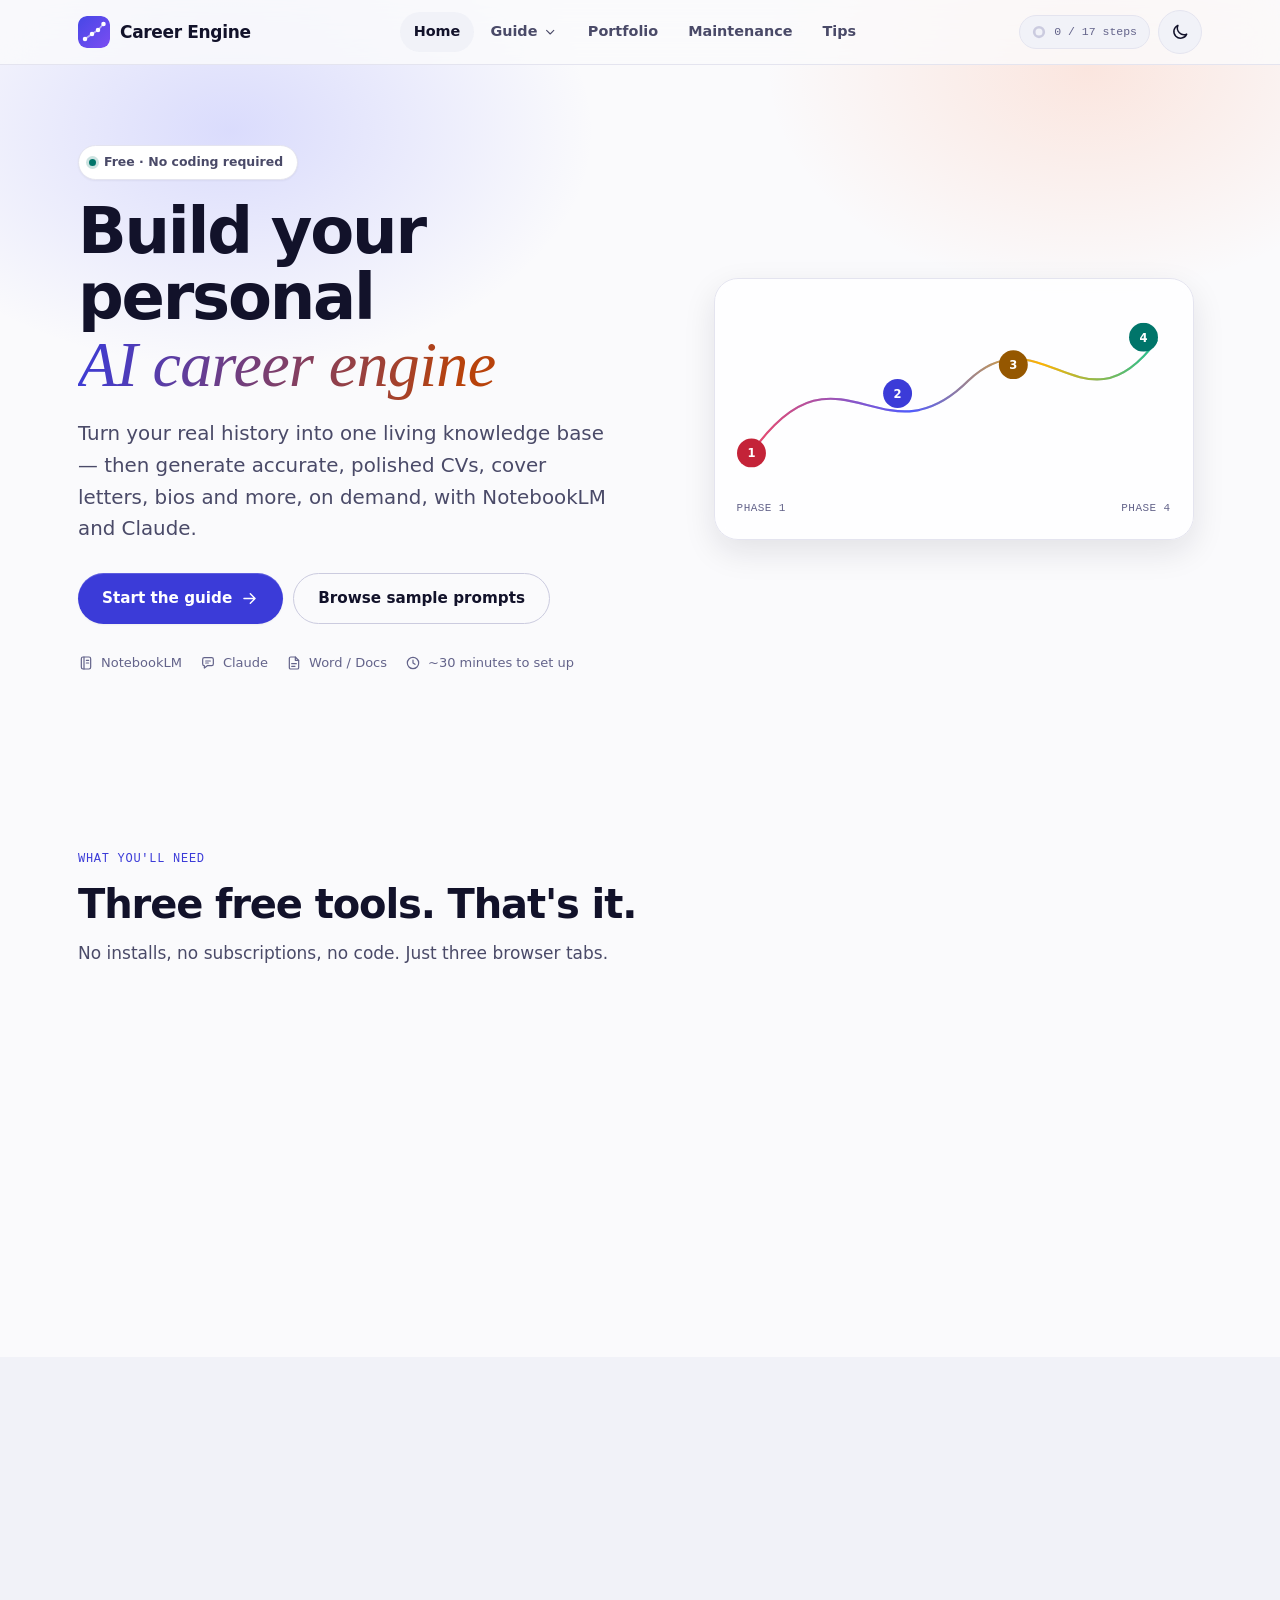
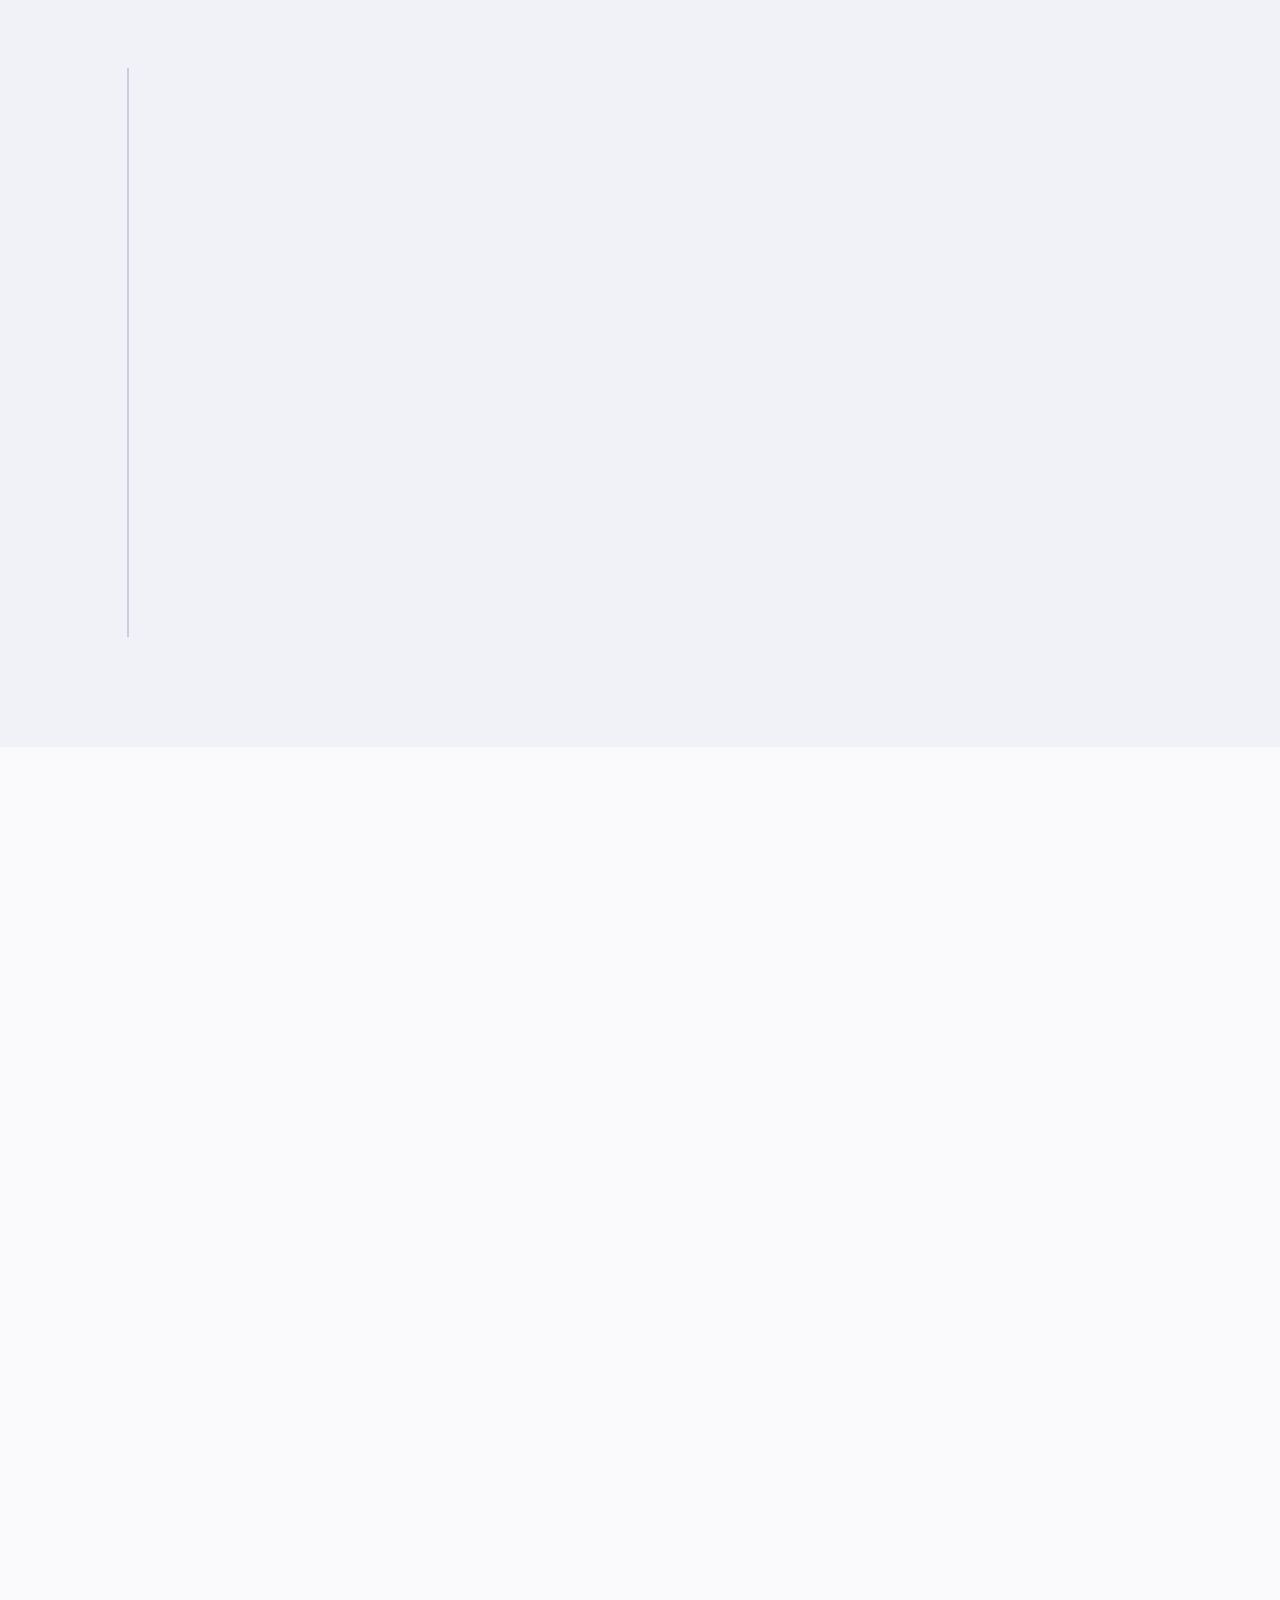
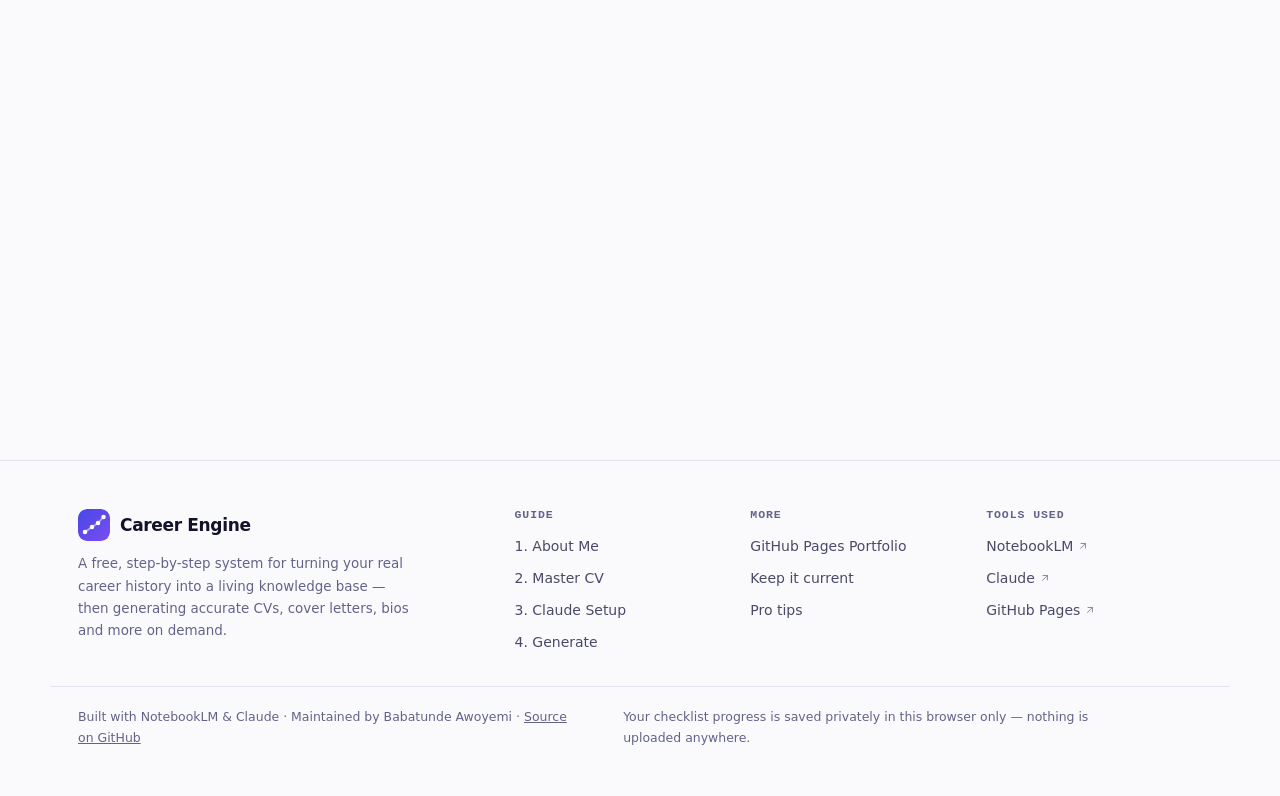
==== commit b8dc1b98: "updated" ====
--- a/index.html
+++ b/index.html
@@ -1,135 +1,137 @@
 <!DOCTYPE html>
-<html lang="en" data-theme="light">
+<html lang="en">
 <head>
 <meta charset="UTF-8">
-<meta name="viewport" content="width=device-width, initial-scale=1.0, viewport-fit=cover">
+<meta name="viewport" content="width=device-width, initial-scale=1, viewport-fit=cover">
 <title>Build Your Personal AI Career Engine — Step-by-Step Guide</title>
 <meta name="description" content="A free, step-by-step guide to building a personal AI career engine with NotebookLM and Claude — generate CVs, cover letters, bios and more from your own real history.">
-<meta name="theme-color" content="#FFFFFF" id="themeColorMeta">
-<link rel="icon" href="data:image/svg+xml,%3Csvg xmlns='http://www.w3.org/2000/svg' viewBox='0 0 100 100'%3E%3Ctext y='.9em' font-size='86'%3E%E2%9A%99%EF%B8%8F%3C/text%3E%3C/svg%3E">
+<link rel="canonical" href="https://babatundeawo.github.io/career-engine-guide/">
+<meta http-equiv="Content-Security-Policy" content="default-src 'self'; script-src 'self'; style-src 'self' https://fonts.googleapis.com; font-src https://fonts.gstatic.com; img-src 'self' data:; connect-src 'self'; manifest-src 'self'; base-uri 'self'; form-action 'none'; object-src 'none'; upgrade-insecure-requests">
+<meta name="referrer" content="strict-origin-when-cross-origin">
+<meta name="color-scheme" content="light dark">
+<meta name="theme-color" content="#FAFAFC" media="(prefers-color-scheme: light)">
+<meta name="theme-color" content="#0A0A18" media="(prefers-color-scheme: dark)">
+<link rel="icon" href="favicon.ico" sizes="48x48">
+<link rel="icon" href="assets/favicon.svg" type="image/svg+xml">
+<link rel="apple-touch-icon" href="assets/apple-touch-icon.png">
+<link rel="manifest" href="site.webmanifest">
+<script src="js/theme-init.js"></script>
 <link rel="preconnect" href="https://fonts.googleapis.com">
 <link rel="preconnect" href="https://fonts.gstatic.com" crossorigin>
-<link href="https://fonts.googleapis.com/css2?family=Space+Grotesk:wght@500;600;700&family=Inter:wght@400;500;600;700&family=JetBrains+Mono:wght@400;500&display=swap" rel="stylesheet">
-<link rel="canonical" href="https://babatundeawo.github.io/career-engine-guide/">
-<meta name="color-scheme" content="light dark">
-<link rel="apple-touch-icon" href="data:image/svg+xml,%3Csvg xmlns='http://www.w3.org/2000/svg' viewBox='0 0 100 100'%3E%3Crect width='100' height='100' rx='22' fill='%234F5BFF'/%3E%3Ctext x='50' y='68' font-size='58' text-anchor='middle'%3E%E2%9A%99%EF%B8%8F%3C/text%3E%3C/svg%3E">
+<link rel="stylesheet" href="https://fonts.googleapis.com/css2?family=Bricolage+Grotesque:opsz,wght@12..96,600..800&family=Inter:wght@400..700&family=Instrument+Serif:ital@1&family=JetBrains+Mono:wght@400..600&display=swap">
+<link rel="stylesheet" href="css/base.css">
+<link rel="stylesheet" href="css/home.css">
 <meta property="og:type" content="website">
 <meta property="og:site_name" content="Career Engine">
+<meta property="og:locale" content="en">
 <meta property="og:title" content="Build Your Personal AI Career Engine — Step-by-Step Guide">
 <meta property="og:description" content="A free, step-by-step guide to building a personal AI career engine with NotebookLM and Claude — generate CVs, cover letters, bios and more from your own real history.">
 <meta property="og:url" content="https://babatundeawo.github.io/career-engine-guide/">
-<meta property="og:image" content="https://babatundeawo.github.io/career-engine-guide/og-image.svg">
+<meta property="og:image" content="https://babatundeawo.github.io/career-engine-guide/assets/og-image.png">
+<meta property="og:image:width" content="1200">
+<meta property="og:image:height" content="630">
+<meta property="og:image:alt" content="Career Engine: a free, step-by-step guide to building a personal AI career engine with NotebookLM and Claude.">
 <meta name="twitter:card" content="summary_large_image">
 <meta name="twitter:title" content="Build Your Personal AI Career Engine — Step-by-Step Guide">
 <meta name="twitter:description" content="A free, step-by-step guide to building a personal AI career engine with NotebookLM and Claude — generate CVs, cover letters, bios and more from your own real history.">
-<meta name="twitter:image" content="https://babatundeawo.github.io/career-engine-guide/og-image.svg">
-<link rel="stylesheet" href="css/base.css">
-<link rel="stylesheet" href="css/home.css">
-
+<meta name="twitter:image" content="https://babatundeawo.github.io/career-engine-guide/assets/og-image.png">
+<meta name="twitter:image:alt" content="Career Engine: a free, step-by-step guide to building a personal AI career engine with NotebookLM and Claude.">
+<script type="application/ld+json">{"@context": "https://schema.org", "@type": "WebSite", "name": "Career Engine", "url": "https://babatundeawo.github.io/career-engine-guide/", "description": "A free, step-by-step guide to building a personal AI career engine with NotebookLM and Claude — generate CVs, cover letters, bios and more from your own real history.", "inLanguage": "en", "author": {"@type": "Person", "name": "Babatunde Awoyemi"}}</script>
 </head>
 <body>
-<a class="skip-link" href="#top">Skip to content</a>
-<div class="grain" aria-hidden="true"></div>
-<div class="scroll-progress" id="scrollProgress"></div>
+<noscript><p class="noscript-note">Checklist progress and the copy buttons need JavaScript. Everything else works without it.</p></noscript>
+<a class="skip-link" href="#main">Skip to content</a>
+<div class="scroll-progress" id="scrollProgress" aria-hidden="true"></div>
 
 <header class="site">
   <div class="container header-inner">
-    <a href="index.html" class="brand"><span class="brand-mark">⚙️</span><span class="brand-text">Career Engine</span></a>
-    <nav class="main">
-      <a href="index.html" class="current">Home</a>
-      <div class="nav-drop "><button type="button">Guide <svg viewBox="0 0 24 24" fill="none" stroke="currentColor" stroke-width="2.5"><path d="M6 9l6 6 6-6"/></svg></button><div class="nav-drop-panel"><a href="phase-1-about-me.html"><span class="num" style="background:#FF4759">1</span>About Me</a>
-<a href="phase-2-master-cv.html"><span class="num" style="background:#4F5BFF">2</span>Master CV</a>
-<a href="phase-3-claude-setup.html"><span class="num" style="background:#FFB400">3</span>Claude Setup</a>
-<a href="phase-4-generate.html"><span class="num" style="background:#00C2A8">4</span>Generate</a></div></div>
-      <a href="portfolio.html" class="">Portfolio</a>
-      <a href="maintenance.html" class="">Maintenance</a>
-      <a href="tips.html" class="">Tips</a>
+    <a href="index.html" class="brand" aria-label="Career Engine, home"><img class="brand-mark" src="assets/favicon.svg" width="32" height="32" alt=""><span class="brand-text">Career Engine</span></a>
+    <nav class="main" aria-label="Primary">
+      <a href="index.html" aria-current="page">Home</a>
+      <div class="nav-drop">
+        <button type="button" class="nav-drop-toggle" aria-expanded="false" aria-controls="guideMenu">Guide <svg class="icon icon-s" aria-hidden="true"><use href="assets/icons.svg#i-chevron-down"/></svg></button>
+        <div class="nav-drop-panel" id="guideMenu"><a href="phase-1-about-me.html" class="ph-1"><span class="num">1</span>About Me</a><a href="phase-2-master-cv.html" class="ph-2"><span class="num">2</span>Master CV</a><a href="phase-3-claude-setup.html" class="ph-3"><span class="num">3</span>Claude Setup</a><a href="phase-4-generate.html" class="ph-4"><span class="num">4</span>Generate</a></div>
+      </div>
+      <a href="portfolio.html">Portfolio</a><a href="maintenance.html">Maintenance</a><a href="tips.html">Tips</a>
     </nav>
     <div class="header-actions">
       <div class="global-progress" data-global-progress title="Checklist progress across the whole guide">
-        <svg class="ring" viewBox="0 0 16 16"><circle class="track" cx="8" cy="8" r="5.5"/><circle class="fill" cx="8" cy="8" r="5.5" stroke-dasharray="34.5" stroke-dashoffset="34.5"/></svg>
+        <svg class="ring" viewBox="0 0 16 16" aria-hidden="true"><circle class="track" cx="8" cy="8" r="5.5"/><circle class="fill" cx="8" cy="8" r="5.5" stroke-dasharray="34.5" stroke-dashoffset="34.5"/></svg>
         <span class="gp-text">0 / 17 steps</span>
       </div>
-      <button class="theme-toggle" id="themeToggle" aria-label="Toggle dark mode">🌙</button>
-      <button class="menu-toggle" id="menuToggle" aria-label="Open menu" aria-expanded="false" aria-controls="mobileMenu">
-        <span class="burger"></span>
-      </button>
+      <button type="button" class="theme-toggle" id="themeToggle" aria-label="Switch to dark theme" aria-pressed="false"><svg class="icon i-moon" aria-hidden="true"><use href="assets/icons.svg#i-moon"/></svg><svg class="icon i-sun" aria-hidden="true"><use href="assets/icons.svg#i-sun"/></svg></button>
+      <button type="button" class="menu-toggle" id="menuToggle" aria-label="Open menu" aria-expanded="false" aria-controls="mobileMenu"><span class="burger"></span></button>
     </div>
   </div>
-  <nav class="mobile-menu" id="mobileMenu">
-    <a href="index.html" class="current">🏠 Home</a>
+  <nav class="mobile-menu" id="mobileMenu" aria-label="Mobile">
+    <a href="index.html" aria-current="page"><svg class="icon" aria-hidden="true"><use href="assets/icons.svg#i-home"/></svg>Home</a>
     <div class="sub-label">Guide</div>
-    <a href="phase-1-about-me.html" class="sub ">1. About Me</a>
-    <a href="phase-2-master-cv.html" class="sub ">2. Master CV</a>
-    <a href="phase-3-claude-setup.html" class="sub ">3. Claude Setup</a>
-    <a href="phase-4-generate.html" class="sub ">4. Generate</a>
+    <a href="phase-1-about-me.html" class="sub ph-1"><span class="num">1</span>About Me</a><a href="phase-2-master-cv.html" class="sub ph-2"><span class="num">2</span>Master CV</a><a href="phase-3-claude-setup.html" class="sub ph-3"><span class="num">3</span>Claude Setup</a><a href="phase-4-generate.html" class="sub ph-4"><span class="num">4</span>Generate</a>
     <hr>
-    <a href="portfolio.html" class="">🐙 Portfolio</a>
-    <a href="maintenance.html" class="">🔁 Maintenance</a>
-    <a href="tips.html" class="">💡 Tips</a>
+    <a href="portfolio.html"><svg class="icon" aria-hidden="true"><use href="assets/icons.svg#i-window"/></svg>Portfolio</a><a href="maintenance.html"><svg class="icon" aria-hidden="true"><use href="assets/icons.svg#i-refresh"/></svg>Maintenance</a><a href="tips.html"><svg class="icon" aria-hidden="true"><use href="assets/icons.svg#i-bulb"/></svg>Tips</a>
   </nav>
 </header>
 
-<main id="top">
-
+<main id="main" tabindex="-1">
   <section class="hero container">
     <div class="hero-grid">
       <div>
-        <span class="eyebrow" style="color:var(--indigo-text)"><span class="dot"></span>Free &middot; No coding required</span>
+        <span class="chip"><span class="dot"></span>Free &middot; No coding required</span>
         <h1>Build your personal <span class="accentword">AI career engine</span></h1>
         <p class="lead">Turn your real history into one living knowledge base &mdash; then generate accurate, polished CVs, cover letters, bios and more, on demand, with NotebookLM and Claude.</p>
         <div class="hero-ctas">
-          <a href="phase-1-about-me.html" class="btn btn-primary">Start the guide &rarr;</a>
+          <a href="phase-1-about-me.html" class="btn btn-primary">Start the guide <svg class="icon" aria-hidden="true"><use href="assets/icons.svg#i-arrow-right"/></svg></a>
           <a href="phase-4-generate.html" class="btn btn-ghost">Browse sample prompts</a>
         </div>
-        <div class="hero-meta">
-          <span>🧠 NotebookLM</span>
-          <span>🤖 Claude</span>
-          <span>📄 Word / Docs</span>
-          <span>⏱️ ~30 minutes to set up</span>
-        </div>
-      </div>
-      <div class="hero-art" aria-hidden="true">
+        <ul class="hero-meta">
+          <li><svg class="icon" aria-hidden="true"><use href="assets/icons.svg#i-notebook"/></svg>NotebookLM</li>
+          <li><svg class="icon" aria-hidden="true"><use href="assets/icons.svg#i-chat"/></svg>Claude</li>
+          <li><svg class="icon" aria-hidden="true"><use href="assets/icons.svg#i-doc"/></svg>Word / Docs</li>
+          <li><svg class="icon" aria-hidden="true"><use href="assets/icons.svg#i-clock"/></svg>~30 minutes to set up</li>
+        </ul>
+      </div>
+      <figure class="hero-art" aria-hidden="true">
         <svg viewBox="0 0 600 260" fill="none">
-          <path class="path-draw" d="M20,210 C140,40 200,230 320,110 C420,15 480,190 580,55" stroke="var(--line)" stroke-width="3" stroke-linecap="round"/>
-          <path class="path-draw" d="M20,210 C140,40 200,230 320,110 C420,15 480,190 580,55" stroke="url(#g1)" stroke-width="3" stroke-linecap="round" stroke-dasharray="4 10" opacity="0.9"/>
+          <path d="M20,210 C140,40 200,230 320,110 C420,15 480,190 580,55" stroke="var(--line-strong)" stroke-width="3" stroke-linecap="round"/>
+          <path class="path-draw" d="M20,210 C140,40 200,230 320,110 C420,15 480,190 580,55" stroke="url(#heroGrad)" stroke-width="3" stroke-linecap="round"/>
           <defs>
-            <linearGradient id="g1" x1="0" y1="0" x2="600" y2="0">
-              <stop offset="0" stop-color="var(--coral)"/>
-              <stop offset="0.4" stop-color="var(--indigo)"/>
-              <stop offset="0.7" stop-color="var(--amber)"/>
-              <stop offset="1" stop-color="var(--teal)"/>
+            <linearGradient id="heroGrad" x1="0" y1="0" x2="600" y2="0" gradientUnits="userSpaceOnUse">
+              <stop offset="0" stop-color="var(--p1-glow)"/>
+              <stop offset="0.4" stop-color="var(--p2-glow)"/>
+              <stop offset="0.7" stop-color="var(--p3-glow)"/>
+              <stop offset="1" stop-color="var(--p4-glow)"/>
             </linearGradient>
           </defs>
-          <g class="node-pop" style="animation-delay:.7s"><circle cx="20" cy="210" r="20" fill="var(--coral)"/><text x="20" y="215" text-anchor="middle" font-family="Space Grotesk" font-size="15" font-weight="700" fill="#fff">1</text></g>
-          <g class="node-pop" style="animation-delay:.95s"><circle cx="222" cy="128" r="20" fill="var(--indigo)"/><text x="222" y="133" text-anchor="middle" font-family="Space Grotesk" font-size="15" font-weight="700" fill="#fff">2</text></g>
-          <g class="node-pop" style="animation-delay:1.2s"><circle cx="382" cy="88" r="20" fill="var(--amber)"/><text x="382" y="93" text-anchor="middle" font-family="Space Grotesk" font-size="15" font-weight="700" fill="#fff">3</text></g>
-          <g class="node-pop" style="animation-delay:1.45s"><circle cx="562" cy="50" r="20" fill="var(--teal)"/><text x="562" y="55" text-anchor="middle" font-family="Space Grotesk" font-size="15" font-weight="700" fill="#fff">4</text></g>
+          <g class="node-pop d7"><circle cx="20" cy="210" r="20" fill="var(--p1)"/><text x="20" y="216" text-anchor="middle" font-family="var(--font-display)" font-size="16" font-weight="700" fill="#fff">1</text></g>
+          <g class="node-pop d95"><circle cx="222" cy="128" r="20" fill="var(--p2)"/><text x="222" y="134" text-anchor="middle" font-family="var(--font-display)" font-size="16" font-weight="700" fill="#fff">2</text></g>
+          <g class="node-pop d12"><circle cx="382" cy="88" r="20" fill="var(--p3)"/><text x="382" y="94" text-anchor="middle" font-family="var(--font-display)" font-size="16" font-weight="700" fill="#fff">3</text></g>
+          <g class="node-pop d145"><circle cx="562" cy="50" r="20" fill="var(--p4)"/><text x="562" y="56" text-anchor="middle" font-family="var(--font-display)" font-size="16" font-weight="700" fill="#fff">4</text></g>
         </svg>
-      </div>
+        <figcaption><span>Phase 1</span><span>Phase 4</span></figcaption>
+      </figure>
     </div>
   </section>
 
   <section class="section" id="tools">
     <div class="container">
-      <div class="section-head">
-        <span class="eyebrow" style="color:var(--ink-faint)">What you'll need</span>
+      <div class="section-head reveal">
+        <span class="eyebrow">What you'll need</span>
         <h2>Three free tools. That's it.</h2>
         <p>No installs, no subscriptions, no code. Just three browser tabs.</p>
       </div>
       <div class="tool-grid">
-        <div class="tool-card spot" style="--accent:var(--coral);--accent-text:var(--coral-text)">
-          <div class="tool-icon">🧠</div><h3>NotebookLM</h3>
+        <div class="tool-card spot reveal ph-1">
+          <div class="tool-icon"><svg class="icon" aria-hidden="true"><use href="assets/icons.svg#i-notebook"/></svg></div><h3>NotebookLM</h3>
           <p>Feeds on your real documents and writes your first &ldquo;About Me&rdquo; draft &mdash; grounded only in what you give it.</p>
           <span class="tool-cost">FREE</span>
         </div>
-        <div class="tool-card spot" style="--accent:var(--indigo);--accent-text:var(--indigo-text)">
-          <div class="tool-icon">🤖</div><h3>Claude</h3>
+        <div class="tool-card spot reveal ph-2">
+          <div class="tool-icon"><svg class="icon" aria-hidden="true"><use href="assets/icons.svg#i-chat"/></svg></div><h3>Claude</h3>
           <p>Holds your knowledge base permanently in a Claude Project and generates every career document you'll ever need from it.</p>
           <span class="tool-cost">FREE</span>
         </div>
-        <div class="tool-card spot" style="--accent:var(--amber);--accent-text:var(--amber-text)">
-          <div class="tool-icon">📄</div><h3>Word or Docs</h3>
+        <div class="tool-card spot reveal ph-3">
+          <div class="tool-icon"><svg class="icon" aria-hidden="true"><use href="assets/icons.svg#i-doc"/></svg></div><h3>Word or Docs</h3>
           <p>Where your Master CV lives &mdash; the full, unfiltered record of your career, kept up to date.</p>
           <span class="tool-cost">FREE</span>
         </div>
@@ -139,123 +141,138 @@
 
   <section class="section section-soft">
     <div class="container">
-      <div class="section-head">
-        <span class="eyebrow" style="color:var(--ink-faint)">The journey</span>
+      <div class="section-head reveal">
+        <span class="eyebrow">The journey</span>
         <h2>Four phases, one living system</h2>
-        <p>Each phase is its own page now &mdash; work through them in order, or jump straight to the one you need. Your checklist progress is saved automatically as you go.</p>
+        <p>Each phase is its own page &mdash; work through them in order, or jump straight to the one you need. Your checklist progress is saved automatically as you go.</p>
       </div>
       <div class="journey-preview">
-        <a class="jp-card spot" href="phase-1-about-me.html" style="--accent:#FF4759;--accent-text:#D62839">
-          <div class="jp-num" style="background:#FF4759">1</div>
+        <a class="jp-card spot reveal ph-1" href="phase-1-about-me.html">
+          <div class="jp-num" aria-hidden="true">1</div>
           <div class="jp-body">
             <span class="jp-eyebrow">NotebookLM</span>
             <h3>Build your About Me document</h3>
             <p>Feed NotebookLM your existing materials and let it draft a grounded first-person introduction.</p>
             <div class="jp-progress" data-phase-progress="1">0 / 4 done</div>
           </div>
-          <svg class="jp-arrow" viewBox="0 0 24 24" fill="none" stroke="currentColor" stroke-width="2"><path d="M5 12h14M13 6l6 6-6 6"/></svg>
-        </a>
-        <a class="jp-card spot" href="phase-2-master-cv.html" style="--accent:#4F5BFF;--accent-text:#3540D6">
-          <div class="jp-num" style="background:#4F5BFF">2</div>
+          <svg class="jp-arrow icon" aria-hidden="true"><use href="assets/icons.svg#i-arrow-right"/></svg>
+        </a>
+        <a class="jp-card spot reveal ph-2" href="phase-2-master-cv.html">
+          <div class="jp-num" aria-hidden="true">2</div>
           <div class="jp-body">
             <span class="jp-eyebrow">Word or Docs</span>
             <h3>Build your Master CV</h3>
             <p>Write the complete, unfiltered record of your career &mdash; every role, skill, and achievement.</p>
             <div class="jp-progress" data-phase-progress="2">0 / 4 done</div>
           </div>
-          <svg class="jp-arrow" viewBox="0 0 24 24" fill="none" stroke="currentColor" stroke-width="2"><path d="M5 12h14M13 6l6 6-6 6"/></svg>
-        </a>
-        <a class="jp-card spot" href="phase-3-claude-setup.html" style="--accent:#FFB400;--accent-text:#A66800">
-          <div class="jp-num" style="background:#FFB400">3</div>
+          <svg class="jp-arrow icon" aria-hidden="true"><use href="assets/icons.svg#i-arrow-right"/></svg>
+        </a>
+        <a class="jp-card spot reveal ph-3" href="phase-3-claude-setup.html">
+          <div class="jp-num" aria-hidden="true">3</div>
           <div class="jp-body">
             <span class="jp-eyebrow">Claude</span>
             <h3>Set up your Claude Project</h3>
             <p>Upload both files and paste in a system prompt that keeps every output honest and on-brand.</p>
             <div class="jp-progress" data-phase-progress="3">0 / 4 done</div>
           </div>
-          <svg class="jp-arrow" viewBox="0 0 24 24" fill="none" stroke="currentColor" stroke-width="2"><path d="M5 12h14M13 6l6 6-6 6"/></svg>
-        </a>
-        <a class="jp-card spot" href="phase-4-generate.html" style="--accent:#00C2A8;--accent-text:#00876F">
-          <div class="jp-num" style="background:#00C2A8">4</div>
+          <svg class="jp-arrow icon" aria-hidden="true"><use href="assets/icons.svg#i-arrow-right"/></svg>
+        </a>
+        <a class="jp-card spot reveal ph-4" href="phase-4-generate.html">
+          <div class="jp-num" aria-hidden="true">4</div>
           <div class="jp-body">
             <span class="jp-eyebrow">Generate</span>
             <h3>Turn it into real documents</h3>
             <p>Eight ready-to-copy prompts &mdash; tailored CVs, cover letters, bios, README files and more.</p>
           </div>
-          <svg class="jp-arrow" viewBox="0 0 24 24" fill="none" stroke="currentColor" stroke-width="2"><path d="M5 12h14M13 6l6 6-6 6"/></svg>
-        </a>
-      </div>
+          <svg class="jp-arrow icon" aria-hidden="true"><use href="assets/icons.svg#i-arrow-right"/></svg>
+        </a>
+      </div>
+    </div>
+  </section>
+
+  <section class="statement" aria-label="The idea in one line">
+    <div class="container reveal">
+      <p>Write your story <em>once.</em> Use it everywhere.</p>
     </div>
   </section>
 
   <section class="section">
     <div class="container">
-      <div class="section-head">
-        <span class="eyebrow" style="color:var(--violet-text)">Beyond the core guide</span>
+      <div class="section-head reveal">
+        <span class="eyebrow">Beyond the core guide</span>
         <h2>Keep going once you're set up</h2>
       </div>
       <div class="teaser-grid">
-        <a class="teaser-card spot" href="portfolio.html">
-          <div class="teaser-icon">🐙</div>
+        <a class="teaser-card spot reveal" href="portfolio.html">
+          <div class="teaser-icon"><svg class="icon" aria-hidden="true"><use href="assets/icons.svg#i-window"/></svg></div>
           <h3>Publish a portfolio</h3>
           <p>Put a simple site live on GitHub Pages, free, in about ten minutes.</p>
-          <span class="teaser-link">Read the guide &rarr;</span>
-        </a>
-        <a class="teaser-card spot" href="maintenance.html">
-          <div class="teaser-icon">🔁</div>
+          <span class="teaser-link">Read the guide <svg class="icon" aria-hidden="true"><use href="assets/icons.svg#i-arrow-right"/></svg></span>
+        </a>
+        <a class="teaser-card spot reveal" href="maintenance.html">
+          <div class="teaser-icon"><svg class="icon" aria-hidden="true"><use href="assets/icons.svg#i-refresh"/></svg></div>
           <h3>Keep it current</h3>
           <p>A quick reference for which file to update whenever life moves.</p>
-          <span class="teaser-link">See the table &rarr;</span>
-        </a>
-        <a class="teaser-card spot" href="tips.html">
-          <div class="teaser-icon">💡</div>
+          <span class="teaser-link">See the table <svg class="icon" aria-hidden="true"><use href="assets/icons.svg#i-arrow-right"/></svg></span>
+        </a>
+        <a class="teaser-card spot reveal" href="tips.html">
+          <div class="teaser-icon"><svg class="icon" aria-hidden="true"><use href="assets/icons.svg#i-bulb"/></svg></div>
           <h3>Pro tips</h3>
           <p>Small habits that make Claude's output sharper every time.</p>
-          <span class="teaser-link">Get sharper results &rarr;</span>
-        </a>
-      </div>
-    </div>
-  </section>
-
+          <span class="teaser-link">Get sharper results <svg class="icon" aria-hidden="true"><use href="assets/icons.svg#i-arrow-right"/></svg></span>
+        </a>
+      </div>
+    </div>
+  </section>
+
+  <section class="section" aria-labelledby="cta-title">
+    <div class="container">
+      <div class="cta-band reveal">
+        <h2 id="cta-title">Ready to build yours?</h2>
+        <p>Four short phases, about thirty minutes, and a knowledge base you can reuse for every application.</p>
+        <a href="phase-1-about-me.html" class="btn">Start with Phase 1 <svg class="icon" aria-hidden="true"><use href="assets/icons.svg#i-arrow-right"/></svg></a>
+      </div>
+    </div>
+  </section>
 </main>
 <footer class="site">
   <div class="container footer-inner">
     <div class="footer-brand">
-      <a href="index.html" class="brand"><span class="brand-mark">⚙️</span><span class="brand-text">Career Engine</span></a>
+      <a href="index.html" class="brand" aria-label="Career Engine, home"><img class="brand-mark" src="assets/favicon.svg" width="32" height="32" alt=""><span>Career Engine</span></a>
       <p>A free, step-by-step system for turning your real career history into a living knowledge base &mdash; then generating accurate CVs, cover letters, bios and more on demand.</p>
     </div>
     <div class="footer-cols">
       <div class="footer-col">
-        <h5>Guide</h5>
+        <h2>Guide</h2>
         <a href="phase-1-about-me.html">1. About Me</a>
         <a href="phase-2-master-cv.html">2. Master CV</a>
         <a href="phase-3-claude-setup.html">3. Claude Setup</a>
         <a href="phase-4-generate.html">4. Generate</a>
       </div>
       <div class="footer-col">
-        <h5>More</h5>
+        <h2>More</h2>
         <a href="portfolio.html">GitHub Pages Portfolio</a>
         <a href="maintenance.html">Keep it current</a>
         <a href="tips.html">Pro tips</a>
       </div>
       <div class="footer-col">
-        <h5>Tools used</h5>
-        <a href="https://notebooklm.google.com" target="_blank" rel="noopener">NotebookLM ↗</a>
-        <a href="https://claude.ai" target="_blank" rel="noopener">Claude ↗</a>
-        <a href="https://github.com" target="_blank" rel="noopener">GitHub Pages ↗</a>
+        <h2>Tools used</h2>
+        <a href="https://notebooklm.google.com" target="_blank" rel="noopener noreferrer">NotebookLM<svg class="icon" aria-hidden="true"><use href="assets/icons.svg#i-arrow-up-right"/></svg><span class="sr-note"> (opens in a new tab)</span></a>
+        <a href="https://claude.ai" target="_blank" rel="noopener noreferrer">Claude<svg class="icon" aria-hidden="true"><use href="assets/icons.svg#i-arrow-up-right"/></svg><span class="sr-note"> (opens in a new tab)</span></a>
+        <a href="https://github.com" target="_blank" rel="noopener noreferrer">GitHub Pages<svg class="icon" aria-hidden="true"><use href="assets/icons.svg#i-arrow-up-right"/></svg><span class="sr-note"> (opens in a new tab)</span></a>
       </div>
     </div>
   </div>
   <div class="container footer-bottom">
-    <p>Built with NotebookLM &amp; Claude &middot; Maintained by Babatunde Awoyemi</p>
+    <p>Built with NotebookLM &amp; Claude &middot; Maintained by Babatunde Awoyemi &middot; <a href="https://github.com/babatundeawo/career-engine-guide" target="_blank" rel="noopener noreferrer">Source on GitHub</a></p>
     <p>Your checklist progress is saved privately in this browser only &mdash; nothing is uploaded anywhere.</p>
   </div>
 </footer>
 
-<button class="to-top" id="toTop" aria-label="Back to top">↑</button>
+<button type="button" class="to-top" id="toTop" aria-label="Back to top"><svg class="icon" aria-hidden="true"><use href="assets/icons.svg#i-arrow-up"/></svg></button>
+<div class="toast" id="toast" role="status" aria-live="polite"></div>
 
 <script src="js/app.js"></script>
 <script src="js/checklist.js"></script>
-
 </body>
 </html>
--- a/css/base.css
+++ b/css/base.css
@@ -1,354 +1,393 @@
-/* ============================================================
-   AI CAREER ENGINE — BASE STYLESHEET
-   Mobile-first. Shared across every page: tokens, reset, header,
-   footer, buttons, and the recurring components (steps, code
-   blocks, tip cards, tables) that more than one page uses.
-   Page-specific layout lives in css/home.css or css/guide.css.
-   ============================================================ */
-
-:root{
-  --bg:#FFFFFF;
-  --bg-soft:#F5F6FC;
-  --bg-card:#FFFFFF;
-  --ink:#15132B;
-  --ink-soft:#5B5A78;
-  --ink-faint:#9492AE;
-  --line:#E8E7F3;
-
-  --coral:#FF4759;
-  --coral-text:#D62839;
-  --indigo:#4F5BFF;
-  --indigo-text:#3540D6;
-  --amber:#FFB400;
-  --amber-text:#A66800;
-  --teal:#00C2A8;
-  --teal-text:#00876F;
-  --violet:#7C5CFC;
-  --violet-text:#5B3FE0;
-
-  --radius-s:10px;
-  --radius-m:16px;
-  --radius-l:24px;
-  --shadow-xs:0 1px 2px rgba(21,19,43,0.05);
-  --shadow-s:0 2px 10px rgba(21,19,43,0.06);
-  --shadow-m:0 12px 32px rgba(21,19,43,0.10);
-  --shadow-l:0 24px 60px -12px rgba(21,19,43,0.22);
-  --shadow-glow:0 0 0 1px rgba(21,19,43,0.04), 0 20px 40px -16px rgba(79,91,255,0.28);
-  --header-h:60px;
-  --tap:44px;
-  --ease-premium:cubic-bezier(.16,1,.3,1);
-  --ease-spring:cubic-bezier(.34,1.56,.64,1);
-}
-
-[data-theme="dark"]{
-  --bg:#0B0A16;
-  --bg-soft:#161526;
-  --bg-card:#1A1930;
-  --ink:#F6F5FC;
-  --ink-soft:#B3B1CE;
-  --ink-faint:#7A78A0;
-  --line:#2A2843;
-  --shadow-xs:0 1px 2px rgba(0,0,0,0.4);
-  --shadow-s:0 2px 14px rgba(0,0,0,0.4);
-  --shadow-m:0 16px 40px rgba(0,0,0,0.55);
-  --shadow-l:0 30px 70px -14px rgba(0,0,0,0.65);
-  --shadow-glow:0 0 0 1px rgba(255,255,255,0.04), 0 20px 50px -16px rgba(79,91,255,0.35);
-}
-
-*{box-sizing:border-box;-webkit-tap-highlight-color:transparent;}
-html{scroll-behavior:smooth;-webkit-text-size-adjust:100%;}
-@media (prefers-reduced-motion: reduce){
-  html{scroll-behavior:auto;}
-  *{animation-duration:0.01ms !important; animation-iteration-count:1 !important; transition-duration:0.01ms !important; scroll-behavior:auto !important;}
-}
-::selection{background:var(--indigo);color:#fff;}
-body{
-  margin:0;background:var(--bg);color:var(--ink);
-  font-family:'Inter',sans-serif;font-size:15.5px;line-height:1.6;
-  -webkit-font-smoothing:antialiased;-moz-osx-font-smoothing:grayscale;
-  transition:background .35s var(--ease-premium),color .35s var(--ease-premium);
-  overflow-wrap:break-word;width:100%;overflow-x:clip;
-  font-feature-settings:"cv11","ss01";
-}
-code{overflow-wrap:anywhere;word-break:break-word;font-family:'JetBrains Mono',monospace;}
-h1,h2,h3,h4{font-family:'Space Grotesk',sans-serif;margin:0;line-height:1.18;letter-spacing:-0.015em;text-wrap:balance;}
-p{margin:0;}
-a{color:inherit;}
-.container{max-width:1180px;margin:0 auto;padding-left:max(20px, env(safe-area-inset-left));padding-right:max(20px, env(safe-area-inset-right));}
-.container-narrow{max-width:860px;margin:0 auto;padding-left:max(20px, env(safe-area-inset-left));padding-right:max(20px, env(safe-area-inset-right));}
-img,svg{display:block;max-width:100%;}
-button{font-family:inherit;cursor:pointer;border:none;background:none;color:inherit;}
-.visually-hidden{position:absolute;width:1px;height:1px;overflow:hidden;clip:rect(0 0 0 0);}
-ul{margin:0;}
-
-/* ============ SKIP LINK ============ */
-.skip-link{position:fixed;top:-60px;left:12px;z-index:2000;background:var(--ink);color:var(--bg);padding:12px 18px;border-radius:10px;font-weight:700;font-size:13.5px;text-decoration:none;transition:top .2s var(--ease-premium);}
-.skip-link:focus-visible{top:12px;}
-
-/* ============ GRAIN / DEPTH TEXTURE ============ */
-.grain{position:fixed;inset:0;z-index:1;pointer-events:none;opacity:.5;mix-blend-mode:overlay;background-image:url("data:image/svg+xml,%3Csvg xmlns='http://www.w3.org/2000/svg' width='90' height='90'%3E%3Cfilter id='n'%3E%3CfeTurbulence type='fractalNoise' baseFrequency='0.9' numOctaves='2' stitchTiles='stitch'/%3E%3C/filter%3E%3Crect width='100%25' height='100%25' filter='url(%23n)' opacity='0.35'/%3E%3C/svg%3E");}
-[data-theme="dark"] .grain{opacity:.6;}
-@media (prefers-reduced-motion: reduce){ .grain{display:none;} }
-
-/* ============ SCROLL-REVEAL ============ */
-.reveal{opacity:0;transform:translateY(22px);transition:opacity .7s var(--ease-premium), transform .7s var(--ease-premium);will-change:opacity,transform;}
-.reveal.is-visible{opacity:1;transform:none;}
-.reveal-stagger.is-visible > *{animation:none;}
-@media (prefers-reduced-motion: reduce){ .reveal{opacity:1;transform:none;transition:none;} }
-
-/* ============ SPOTLIGHT HOVER (premium cursor-tracked glow on cards) ============ */
-.spot{position:relative;isolation:isolate;}
-.spot::after{
-  content:"";position:absolute;inset:0;border-radius:inherit;pointer-events:none;opacity:0;
-  background:radial-gradient(220px circle at var(--mx,50%) var(--my,50%), color-mix(in srgb, var(--accent,var(--indigo)) 16%, transparent), transparent 70%);
-  transition:opacity .3s ease;z-index:1;
-}
-@media(hover:hover){ .spot:hover::after{opacity:1;} }
-
-@media(min-width:600px){ body{font-size:16px;} .container,.container-narrow{padding-left:max(24px, env(safe-area-inset-left));padding-right:max(24px, env(safe-area-inset-right));} }
-
-/* ============ EYEBROW / LABELS ============ */
-.eyebrow{display:inline-flex;align-items:center;gap:8px;font-family:'JetBrains Mono',monospace;font-size:12px;font-weight:500;letter-spacing:0.05em;text-transform:uppercase;}
-.dot{width:7px;height:7px;border-radius:50%;background:currentColor;display:inline-block;flex-shrink:0;}
-
-/* Mini progress bar — used inline inside .jp-progress (home) and .phase-progress (guide pages) */
-.bar-track{display:inline-block;width:70px;height:5px;border-radius:99px;background:var(--line);vertical-align:middle;margin-left:8px;overflow:hidden;}
-.bar-fill{display:block;height:100%;background:var(--accent,var(--indigo));border-radius:99px;transition:width .3s ease;}
-
-/* ============ SCROLL PROGRESS ============ */
-.scroll-progress{position:fixed;top:0;left:0;height:3px;width:0%;background:linear-gradient(90deg,var(--coral),var(--indigo),var(--amber),var(--teal));z-index:1000;transition:width .1s linear;}
-
-/* ============ HEADER ============ */
-header.site{position:sticky;top:0;z-index:900;background:color-mix(in srgb, var(--bg) 82%, transparent);backdrop-filter:blur(14px) saturate(1.5);-webkit-backdrop-filter:blur(14px) saturate(1.5);border-bottom:1px solid var(--line);padding-top:env(safe-area-inset-top);transition:background .35s var(--ease-premium), box-shadow .35s var(--ease-premium);}
-header.site.scrolled{box-shadow:var(--shadow-s);}
-.header-inner{height:var(--header-h);display:flex;align-items:center;justify-content:space-between;gap:10px;}
-.brand{display:flex;align-items:center;gap:8px;font-family:'Space Grotesk',sans-serif;font-weight:700;font-size:16px;text-decoration:none;white-space:nowrap;min-width:0;}
-.brand-mark{width:30px;height:30px;border-radius:9px;background:conic-gradient(from 90deg, var(--coral), var(--indigo), var(--amber), var(--teal), var(--coral));display:flex;align-items:center;justify-content:center;font-size:15px;flex-shrink:0;box-shadow:var(--shadow-xs), inset 0 1px 0 rgba(255,255,255,.35);transition:transform .35s var(--ease-spring);}
-@media(hover:hover){ .brand:hover .brand-mark{transform:rotate(-8deg) scale(1.06);} }
-.brand-text{display:none;}
-
-nav.main{display:none;}
-.header-actions{display:flex;align-items:center;gap:6px;flex-shrink:0;}
-
-.global-progress{display:none;}
-@media(min-width:760px){
-  .global-progress{
-    display:flex;align-items:center;gap:7px;font-family:'JetBrains Mono',monospace;font-size:11.5px;
-    color:var(--ink-faint);padding:6px 10px;border-radius:99px;background:var(--bg-soft);border:1px solid var(--line);
-    white-space:nowrap;
+/* ==========================================================================
+   CAREER ENGINE — BASE STYLESHEET
+   Shared by every page: design tokens, reset, header, footer, buttons and the
+   components used on more than one page. Page-specific layout lives in
+   css/home.css and css/guide.css.
+
+   Brand direction: calm, precise and editorial — a well-run workshop for your
+   career story. One deep indigo primary, one warm ember accent, a cool
+   neutral scale. The four phase colours are wayfinding only.
+   ========================================================================== */
+
+/* ---------- 1. DESIGN TOKENS ---------- */
+:root {
+  /* Surfaces & text (light) */
+  --bg: #FAFAFC;
+  --bg-soft: #F1F2F8;
+  --bg-card: #FFFFFF;
+  --ink: #12122A;
+  --ink-soft: #4A4A68;
+  --ink-mute: #63638A;
+  --line: #E4E4EF;
+  --line-strong: #CBCBDF;
+
+  /* Brand */
+  --brand: #3B3BD8;
+  --brand-text: #3B3BD8;
+  --brand-glow: #5B63FF;
+  --on-brand: #FFFFFF;
+  --ember: #B8420B;
+  --ember-glow: #FF7A45;
+
+  /* Semantic */
+  --success: #00756A;
+  --warning: #955700;
+  --error: #C42338;
+  --info: #3B3BD8;
+
+  /* Phase wayfinding: fill (white text on top) / text / decorative glow */
+  --p1: #C42338; --p1-text: #C42338; --p1-glow: #FF4759;
+  --p2: #3B3BD8; --p2-text: #3B3BD8; --p2-glow: #4F5BFF;
+  --p3: #955700; --p3-text: #955700; --p3-glow: #FFB400;
+  --p4: #00756A; --p4-text: #00756A; --p4-glow: #00C2A8;
+
+  /* Elevation */
+  --shadow-xs: 0 1px 2px rgb(18 18 42 / .05);
+  --shadow-s: 0 2px 10px rgb(18 18 42 / .06);
+  --shadow-m: 0 12px 32px rgb(18 18 42 / .10);
+  --shadow-l: 0 24px 60px -12px rgb(18 18 42 / .22);
+  --shadow-glow: 0 0 0 1px rgb(18 18 42 / .04), 0 20px 40px -16px rgb(59 59 216 / .35);
+
+  /* Typography */
+  --font-display: 'Bricolage Grotesque', 'Inter', system-ui, -apple-system, 'Segoe UI', sans-serif;
+  --font-body: 'Inter', system-ui, -apple-system, 'Segoe UI', Roboto, sans-serif;
+  --font-serif: 'Instrument Serif', Georgia, 'Times New Roman', serif;
+  --font-mono: 'JetBrains Mono', ui-monospace, SFMono-Regular, Menlo, Consolas, monospace;
+  --fs-body: clamp(1rem, .97rem + .15vw, 1.0625rem);
+  --fs-small: .875rem;
+  --fs-h1: clamp(2.125rem, 1.35rem + 3.6vw, 4rem);
+  --fs-h2: clamp(1.625rem, 1.2rem + 1.9vw, 2.5rem);
+  --fs-h3: clamp(1.0625rem, 1rem + .35vw, 1.25rem);
+
+  /* Spacing, radius, layout */
+  --sp-1: .25rem; --sp-2: .5rem; --sp-3: .75rem; --sp-4: 1rem;
+  --sp-5: 1.5rem; --sp-6: 2rem; --sp-7: 3rem; --sp-8: 5rem;
+  --radius-s: 10px; --radius-m: 16px; --radius-l: 24px;
+  --container: 1180px;
+  --header-h: 64px;
+  --tap: 44px;
+
+  /* Layers */
+  --z-totop: 200; --z-sticky: 80; --z-header: 900; --z-progress: 1000; --z-toast: 1100; --z-skip: 2000;
+
+  /* Motion */
+  --dur-fast: .15s; --dur-med: .3s; --dur-slow: .7s;
+  --ease-premium: cubic-bezier(.16, 1, .3, 1);
+  --ease-spring: cubic-bezier(.34, 1.56, .64, 1);
+
+  color-scheme: light;
+}
+
+:root[data-theme="dark"] {
+  --bg: #0A0A18;
+  --bg-soft: #12122A;
+  --bg-card: #14142B;
+  --ink: #F4F4FB;
+  --ink-soft: #B6B6D2;
+  --ink-mute: #9494B8;
+  --line: #26264A;
+  --line-strong: #3A3A66;
+  --brand-text: #A3A8FF;
+  --ember: #FFB86B;
+  --success: #3DDCC0; --warning: #FFC247; --error: #FF8C99; --info: #A3A8FF;
+  --p1-text: #FF8C99; --p2-text: #A3A8FF; --p3-text: #FFC247; --p4-text: #3DDCC0;
+  --shadow-xs: 0 1px 2px rgb(0 0 0 / .4);
+  --shadow-s: 0 2px 14px rgb(0 0 0 / .4);
+  --shadow-m: 0 16px 40px rgb(0 0 0 / .55);
+  --shadow-l: 0 30px 70px -14px rgb(0 0 0 / .65);
+  --shadow-glow: 0 0 0 1px rgb(255 255 255 / .05), 0 20px 50px -16px rgb(91 99 255 / .45);
+  color-scheme: dark;
+}
+
+/* No-JavaScript fallback: follow the system theme when the theme script did not run. */
+@media (prefers-color-scheme: dark) {
+  :root:not([data-theme]) {
+    --bg: #0A0A18; --bg-soft: #12122A; --bg-card: #14142B;
+    --ink: #F4F4FB; --ink-soft: #B6B6D2; --ink-mute: #9494B8;
+    --line: #26264A; --line-strong: #3A3A66; --brand-text: #A3A8FF; --ember: #FFB86B;
+    --p1-text: #FF8C99; --p2-text: #A3A8FF; --p3-text: #FFC247; --p4-text: #3DDCC0;
+    color-scheme: dark;
   }
-  .global-progress .ring{width:14px;height:14px;flex-shrink:0;}
-  .global-progress .ring circle{fill:none;stroke-width:3;}
-  .global-progress .ring .track{stroke:var(--line);}
-  .global-progress .ring .fill{stroke:var(--teal);stroke-linecap:round;transform:rotate(-90deg);transform-origin:50% 50%;transition:stroke-dashoffset .3s ease;}
-}
-
-.theme-toggle{width:var(--tap);height:var(--tap);border-radius:50%;display:flex;align-items:center;justify-content:center;background:var(--bg-soft);border:1px solid var(--line);flex-shrink:0;font-size:16px;transition:transform .35s var(--ease-spring), background .2s ease, border-color .2s ease;}
-.theme-toggle:active{transform:scale(0.88) rotate(-15deg);}
-@media(hover:hover){ .theme-toggle:hover{border-color:var(--ink-faint);transform:rotate(-12deg);} }
-
-.menu-toggle{width:var(--tap);height:var(--tap);border-radius:12px;background:var(--bg-soft);border:1px solid var(--line);display:flex;align-items:center;justify-content:center;flex-shrink:0;transition:background .2s ease;}
-.menu-toggle .burger,.menu-toggle .burger::before,.menu-toggle .burger::after{content:"";display:block;width:18px;height:2px;background:var(--ink);border-radius:2px;position:relative;transition:all .25s ease;}
-.menu-toggle .burger::before{position:absolute;top:-6px;}
-.menu-toggle .burger::after{position:absolute;top:6px;}
-.menu-toggle[aria-expanded="true"] .burger{background:transparent;}
-.menu-toggle[aria-expanded="true"] .burger::before{transform:rotate(45deg);top:0;}
-.menu-toggle[aria-expanded="true"] .burger::after{transform:rotate(-45deg);top:0;}
-
-.mobile-menu{display:flex;flex-direction:column;gap:2px;padding:8px max(14px, env(safe-area-inset-right)) calc(14px + env(safe-area-inset-bottom)) max(14px, env(safe-area-inset-left));max-height:0;overflow:hidden;opacity:0;border-top:1px solid transparent;transition:max-height .3s ease, opacity .22s ease;}
-.mobile-menu.open{max-height:520px;opacity:1;border-top-color:var(--line);}
-.mobile-menu a{display:flex;align-items:center;gap:8px;min-height:var(--tap);padding:10px 10px;border-radius:12px;font-weight:600;font-size:15px;text-decoration:none;color:var(--ink);}
-.mobile-menu a:active{background:var(--bg-soft);}
-.mobile-menu a.current{color:var(--indigo-text);background:var(--bg-soft);}
-.mobile-menu .sub-label{font-size:11px;font-weight:700;letter-spacing:.06em;text-transform:uppercase;color:var(--ink-faint);padding:12px 10px 2px;}
-.mobile-menu .sub{padding-left:22px;font-size:14px;min-height:40px;}
-.mobile-menu hr{border:none;border-top:1px solid var(--line);margin:6px 4px;}
-
-@media(min-width:760px){
-  .brand-text{display:inline;}
-  nav.main{display:flex;align-items:center;gap:2px;min-width:0;}
-  nav.main a,nav.main .nav-drop>button{font-size:14.5px;font-weight:600;padding:9px 13px;border-radius:99px;white-space:nowrap;color:var(--ink-soft);text-decoration:none;transition:background .2s,color .2s;display:inline-flex;align-items:center;gap:5px;}
-  nav.main a.current,nav.main .nav-drop.current>button{color:var(--ink);background:var(--bg-soft);}
-  @media(hover:hover){ nav.main a:hover,nav.main .nav-drop>button:hover{background:var(--bg-soft);color:var(--ink);} }
-  .menu-toggle{display:none;}
-  .mobile-menu{display:none !important;}
-
-  .nav-drop{position:relative;}
-  .nav-drop>button svg{width:11px;height:11px;transition:transform .2s;}
-  .nav-drop:hover>button svg,.nav-drop:focus-within>button svg{transform:rotate(180deg);}
-  .nav-drop-panel{
-    position:absolute;top:calc(100% + 10px);left:50%;transform:translateX(-50%) translateY(4px) scale(.97);
-    background:color-mix(in srgb, var(--bg-card) 92%, transparent);backdrop-filter:blur(16px) saturate(1.4);-webkit-backdrop-filter:blur(16px) saturate(1.4);
-    border:1px solid var(--line);border-radius:var(--radius-m);box-shadow:var(--shadow-l);
-    padding:8px;min-width:220px;opacity:0;pointer-events:none;transition:opacity .22s var(--ease-premium), transform .22s var(--ease-premium);z-index:50;
-  }
-  .nav-drop:hover .nav-drop-panel,.nav-drop:focus-within .nav-drop-panel{opacity:1;pointer-events:auto;transform:translateX(-50%) translateY(0) scale(1);}
-  .nav-drop-panel a{display:flex;align-items:center;gap:9px;padding:9px 10px;border-radius:10px;font-size:13.5px;font-weight:600;color:var(--ink-soft);text-decoration:none;white-space:nowrap;transition:background .15s ease,color .15s ease,transform .15s ease;}
-  .nav-drop-panel a:hover{background:var(--bg-soft);color:var(--ink);transform:translateX(2px);}
-  .nav-drop-panel .num{width:18px;height:18px;border-radius:50%;display:flex;align-items:center;justify-content:center;font-size:10px;font-weight:700;color:#fff;flex-shrink:0;}
-}
-
-/* ============ BUTTONS ============ */
-.btn{position:relative;display:inline-flex;align-items:center;justify-content:center;gap:8px;min-height:var(--tap);padding:12px 22px;border-radius:99px;font-weight:600;font-size:15px;text-decoration:none;transition:transform .25s var(--ease-spring), box-shadow .25s var(--ease-premium), background .2s ease;overflow:hidden;isolation:isolate;}
-.btn:active{transform:scale(0.96);}
-.btn-primary{background:var(--ink);color:var(--bg);box-shadow:0 1px 0 rgba(255,255,255,.08) inset, var(--shadow-xs);}
-.btn-primary::before{content:"";position:absolute;inset:0;background:linear-gradient(115deg,transparent 20%,rgba(255,255,255,.35) 40%,transparent 60%);transform:translateX(-120%);transition:transform .7s var(--ease-premium);z-index:1;}
-[data-theme="dark"] .btn-primary{background:var(--bg);color:var(--ink);}
-@media(hover:hover){
-  .btn-primary:hover{box-shadow:var(--shadow-glow);transform:translateY(-2px);}
-  .btn-primary:hover::before{transform:translateX(120%);}
-}
-.btn-ghost{background:var(--bg-soft);color:var(--ink);border:1px solid var(--line);}
-@media(hover:hover){ .btn-ghost:hover{background:var(--bg-card);border-color:var(--ink-faint);transform:translateY(-2px);box-shadow:var(--shadow-s);} }
-.btn-sm{min-height:38px;padding:9px 16px;font-size:13.5px;}
-
-/* ============ SECTION SHELLS ============ */
-.section{padding:44px 0;}
-.section-soft{background:var(--bg-soft);}
-.section-head{max-width:640px;margin-bottom:28px;}
-.section-head h2{font-size:clamp(23px,6.5vw,38px);margin-top:10px;font-weight:700;}
-.section-head p{color:var(--ink-soft);margin-top:10px;font-size:15px;}
-@media(min-width:760px){
-  .section{padding:64px 0;}
-  .section-head{margin-bottom:36px;}
-  .section-head h2{margin-top:12px;}
-  .section-head p{margin-top:12px;font-size:16px;}
-}
-@media(min-width:1024px){ .section{padding:72px 0;} }
-
-/* ============ PAGE HERO (used by inner pages) ============ */
-.page-hero{padding-top:26px;padding-bottom:30px;}
-.breadcrumb{display:flex;flex-wrap:wrap;align-items:center;gap:6px;font-size:12.5px;color:var(--ink-faint);font-family:'JetBrains Mono',monospace;margin-bottom:14px;}
-.breadcrumb a{text-decoration:none;color:var(--ink-faint);}
-.breadcrumb a:hover{color:var(--indigo-text);}
-.breadcrumb .sep{opacity:.5;}
-.page-hero h1{font-size:clamp(26px,7vw,44px);font-weight:700;}
-.page-hero .lead{margin-top:12px;font-size:15.5px;color:var(--ink-soft);max-width:600px;}
-@media(min-width:760px){ .page-hero{padding-top:40px;padding-bottom:36px;} }
-
-/* ============ STEP LIST (shared by all guide-style pages) ============ */
-.step-list{display:flex;flex-direction:column;gap:12px;}
-.step{display:flex;gap:12px;background:var(--bg-card);border:1px solid var(--line);border-radius:var(--radius-m);padding:16px;align-items:flex-start;box-shadow:var(--shadow-s);transition:transform .25s var(--ease-premium),box-shadow .25s var(--ease-premium),border-color .25s ease;}
-@media(hover:hover){ .step:hover{transform:translateY(-2px);box-shadow:var(--shadow-m);border-color:color-mix(in srgb, var(--accent) 30%, var(--line));} }
-.step input[type="checkbox"]{position:absolute;opacity:0;width:1px;height:1px;}
-.step-box{width:26px;height:26px;border-radius:8px;border:2px solid var(--line);flex-shrink:0;margin-top:1px;display:flex;align-items:center;justify-content:center;transition:all .25s var(--ease-spring);cursor:pointer;}
-.step-box svg{width:15px;height:15px;opacity:0;transform:scale(.5);transition:all .25s var(--ease-spring);}
-.step input:checked ~ .step-box{background:var(--accent);border-color:var(--accent);box-shadow:0 0 0 4px color-mix(in srgb, var(--accent) 18%, transparent);}
-.step input:focus-visible ~ .step-box{outline:3px solid var(--indigo);outline-offset:2px;}
-.step input:checked ~ .step-box svg{opacity:1;transform:scale(1);}
-.step input:checked ~ .step-content .step-title{color:var(--ink-faint);text-decoration:line-through;}
-.step-content{flex:1;cursor:pointer;min-width:0;}
-.step-title{font-weight:700;font-size:15px;margin-bottom:4px;transition:color .2s;}
-.step-body{font-size:14px;color:var(--ink-soft);}
-.step-body a{color:var(--accent-text);font-weight:600;text-decoration:underline;text-underline-offset:2px;}
-.step-list-inline{margin:10px 0 0;padding-left:18px;}
-.step-list-inline li{font-size:13.5px;color:var(--ink-soft);margin-bottom:4px;}
-@media(min-width:600px){ .step{padding:18px 20px;gap:14px;} .step-title{font-size:15.5px;} .step-body{font-size:14.5px;} }
-
-/* ============ CODE / PROMPT BLOCKS ============ */
-.code-block{margin-top:14px;background:var(--bg-soft);border:1px solid var(--line);border-radius:var(--radius-s);overflow:hidden;transition:border-color .2s ease,box-shadow .2s ease;}
-@media(hover:hover){ .code-block:hover{border-color:var(--ink-faint);} }
-.code-head{display:flex;align-items:center;justify-content:space-between;gap:8px;padding:8px 12px;background:var(--bg);border-bottom:1px solid var(--line);}
-.code-label{font-family:'JetBrains Mono',monospace;font-size:11px;color:var(--ink-faint);letter-spacing:.04em;text-transform:uppercase;}
-.copy-btn{display:flex;align-items:center;gap:6px;font-size:12.5px;font-weight:600;min-height:36px;padding:7px 13px;border-radius:99px;background:var(--bg-soft);border:1px solid var(--line);color:var(--ink-soft);transition:all .2s var(--ease-spring);flex-shrink:0;}
-.copy-btn:active{transform:scale(0.94);}
-@media(hover:hover){ .copy-btn:hover{border-color:var(--accent,var(--indigo));color:var(--accent-text,var(--indigo-text));transform:translateY(-1px);} }
-.copy-btn.copied{background:var(--teal);color:#fff;border-color:var(--teal);transform:scale(1.04);}
-.code-block pre{margin:0;padding:14px;font-family:'JetBrains Mono',monospace;font-size:13px;line-height:1.7;white-space:pre-wrap;word-break:break-word;color:var(--ink);max-height:340px;overflow:auto;-webkit-overflow-scrolling:touch;}
-.code-block.tall pre{max-height:480px;}
-.code-block pre::-webkit-scrollbar{width:8px;height:8px;}
-.code-block pre::-webkit-scrollbar-thumb{background:var(--line);border-radius:99px;}
-@media(min-width:600px){ .code-block pre{padding:16px;font-size:13.5px;} }
-
-/* ============ ACCORDION (prompt cards) ============ */
-.prompt-grid{display:grid;grid-template-columns:1fr;gap:12px;margin-top:24px;}
-details.prompt-card{background:var(--bg-card);border:1px solid var(--line);border-radius:var(--radius-m);padding:4px;box-shadow:var(--shadow-s);transition:box-shadow .25s var(--ease-premium),border-color .25s ease,transform .25s var(--ease-premium);}
-@media(hover:hover){ details.prompt-card:not([open]):hover{transform:translateY(-2px);border-color:var(--ink-faint);} }
-details.prompt-card[open]{box-shadow:var(--shadow-m);}
-details.prompt-card summary{list-style:none;display:flex;align-items:center;gap:12px;min-height:var(--tap);padding:14px 16px;cursor:pointer;font-weight:700;font-size:14.5px;}
-details.prompt-card summary::-webkit-details-marker{display:none;}
-.prompt-icon{width:32px;height:32px;border-radius:9px;background:color-mix(in srgb, var(--teal) 16%, transparent);display:flex;align-items:center;justify-content:center;font-size:15px;flex-shrink:0;transition:transform .3s var(--ease-spring);}
-details.prompt-card[open] .prompt-icon{transform:scale(1.1) rotate(-6deg);}
-.chev{margin-left:auto;width:18px;height:18px;flex-shrink:0;transition:transform .3s var(--ease-premium);color:var(--ink-faint);}
-details.prompt-card[open] .chev{transform:rotate(180deg);}
-.prompt-body{padding:0 16px 16px;}
-.prompt-body p{font-size:13.5px;color:var(--ink-soft);margin-bottom:6px;}
-@media(min-width:600px){ .prompt-grid{gap:14px;margin-top:32px;} details.prompt-card summary{padding:16px 18px;font-size:15px;} .prompt-body{padding:0 18px 18px;} }
-@media(min-width:760px){ .prompt-grid{grid-template-columns:repeat(2,1fr);} }
-
-/* Smooth open/close for browsers supporting the details animation hook */
-details.prompt-card .prompt-body{animation:fadeSlide .25s var(--ease-premium);}
-@keyframes fadeSlide{from{opacity:0;transform:translateY(-6px);}to{opacity:1;transform:none;}}
-
-/* ============ TABLE → CARD ON MOBILE ============ */
-.table-wrap{margin-top:22px;border-radius:var(--radius-m);}
-table.kb{width:100%;border-collapse:collapse;}
-table.kb thead{display:none;}
-table.kb tr{display:block;background:var(--bg-card);border:1px solid var(--line);border-radius:var(--radius-m);padding:4px 16px;margin-bottom:10px;box-shadow:var(--shadow-s);}
-table.kb td{display:flex;justify-content:space-between;align-items:center;gap:12px;padding:11px 0;border-bottom:1px solid var(--line);font-size:14px;color:var(--ink-soft);text-align:right;}
-table.kb td:last-child{border-bottom:none;}
-table.kb td.event{color:var(--ink);font-weight:600;text-align:right;}
-table.kb td::before{content:attr(data-label);font-size:11.5px;font-weight:700;letter-spacing:.04em;text-transform:uppercase;color:var(--ink-faint);text-align:left;}
-.tag{display:inline-block;padding:3px 10px;border-radius:99px;font-size:12px;font-weight:600;background:var(--bg-soft);}
-@media(min-width:680px){
-  .table-wrap{overflow-x:auto;border:1px solid var(--line);background:var(--bg-card);}
-  table.kb thead{display:table-header-group;}
-  table.kb tr{display:table-row;background:none;border:none;border-radius:0;padding:0;margin-bottom:0;box-shadow:none;}
-  table.kb th{text-align:left;font-size:12.5px;text-transform:uppercase;letter-spacing:.05em;color:var(--ink-faint);padding:14px 18px;border-bottom:1px solid var(--line);}
-  table.kb td{display:table-cell;padding:14px 18px;text-align:left;border-bottom:1px solid var(--line);}
-  table.kb td::before{content:none;}
-  table.kb tr:last-child td{border-bottom:none;}
-}
-
-/* ============ TIPS ============ */
-.tip-grid{display:grid;grid-template-columns:1fr;gap:14px;margin-top:24px;}
-.tip-card{background:var(--bg-card);border:1px solid var(--line);border-radius:var(--radius-m);padding:20px;box-shadow:var(--shadow-s);transition:transform .25s var(--ease-premium),box-shadow .25s var(--ease-premium);}
-@media(hover:hover){ .tip-card:hover{transform:translateY(-4px);box-shadow:var(--shadow-m);} }
-.tip-card .tip-emoji{font-size:22px;margin-bottom:10px;display:block;transition:transform .3s var(--ease-spring);}
-@media(hover:hover){ .tip-card:hover .tip-emoji{transform:scale(1.15) rotate(-6deg);} }
-.tip-card h4{font-size:15px;margin-bottom:6px;}
-.tip-card p{font-size:13.5px;color:var(--ink-soft);}
-@media(min-width:600px){ .tip-grid{margin-top:32px;gap:16px;} }
-@media(min-width:700px){ .tip-grid{grid-template-columns:repeat(2,1fr);} }
-@media(min-width:1080px){ .tip-grid{grid-template-columns:repeat(3,1fr);} }
-
-/* ============ FOOTER ============ */
-footer.site{padding:36px 0 calc(48px + env(safe-area-inset-bottom));border-top:1px solid var(--line);margin-top:24px;}
-.footer-inner{display:grid;grid-template-columns:1fr;gap:28px;}
-.footer-brand{display:flex;flex-direction:column;gap:10px;}
-.footer-brand .brand{font-size:16px;}
-.footer-brand p{font-size:13px;color:var(--ink-faint);max-width:320px;}
-.footer-cols{display:grid;grid-template-columns:repeat(2,1fr);gap:20px;}
-.footer-col h5{font-size:11.5px;text-transform:uppercase;letter-spacing:.06em;color:var(--ink-faint);margin-bottom:10px;font-family:'JetBrains Mono',monospace;font-weight:600;}
-.footer-col a{display:block;font-size:13.5px;color:var(--ink-soft);text-decoration:none;padding:5px 0;}
-.footer-col a:hover{color:var(--ink);}
-.footer-bottom{margin-top:26px;padding-top:20px;border-top:1px solid var(--line);display:flex;flex-direction:column;gap:6px;font-size:12.5px;color:var(--ink-faint);}
-@media(min-width:700px){
-  .footer-inner{grid-template-columns:1.2fr 2fr;gap:20px;}
-  .footer-cols{grid-template-columns:repeat(3,1fr);}
-  .footer-bottom{flex-direction:row;justify-content:space-between;}
-}
-
-/* ============ BACK TO TOP ============ */
-.to-top{position:fixed;bottom:calc(18px + env(safe-area-inset-bottom));right:max(18px, env(safe-area-inset-right));width:46px;height:46px;border-radius:50%;background:var(--ink);color:var(--bg);display:flex;align-items:center;justify-content:center;box-shadow:var(--shadow-l);opacity:0;transform:translateY(10px) scale(.9);pointer-events:none;transition:opacity .3s var(--ease-premium),transform .3s var(--ease-spring);z-index:200;}
-[data-theme="dark"] .to-top{background:var(--bg-card);color:var(--ink);border:1px solid var(--line);}
-.to-top.show{opacity:1;transform:translateY(0) scale(1);pointer-events:auto;}
-.to-top:active{transform:scale(0.9);}
-@media(hover:hover){ .to-top:hover{transform:translateY(-4px) scale(1.05);} }
-
-/* focus visibility */
-a:focus-visible, button:focus-visible, .step-box:focus-visible{outline:3px solid var(--indigo);outline-offset:2px;border-radius:4px;}
-
-/* ============ TOAST (used across pages) ============ */
-.toast{position:fixed;left:50%;bottom:26px;transform:translate(-50%,20px) scale(.96);display:flex;align-items:center;gap:8px;background:var(--ink);color:var(--bg);padding:12px 20px;border-radius:99px;font-size:13.5px;font-weight:600;box-shadow:var(--shadow-l);opacity:0;pointer-events:none;transition:opacity .3s var(--ease-premium), transform .3s var(--ease-spring);z-index:1100;white-space:nowrap;}
-[data-theme="dark"] .toast{background:var(--bg-card);color:var(--ink);border:1px solid var(--line);}
-.toast.show{opacity:1;transform:translate(-50%,0) scale(1);}
-.toast::before{content:"✓";display:inline-flex;align-items:center;justify-content:center;width:16px;height:16px;border-radius:50%;background:var(--teal);color:#fff;font-size:10px;font-weight:700;flex-shrink:0;}
-
-/* ============ PRINT ============ */
-@media print{
-  header.site,.to-top,.toast,.skip-link,.grain,.scroll-progress,footer.site,.stepper,.rail,.phase-pager,.nav-drop-panel{display:none !important;}
-  body{font-size:12pt;color:#000;background:#fff;}
-  a{color:#000;text-decoration:underline;}
-  .container,.guide-layout{max-width:100%;display:block;}
-}
+}
+
+/* Phase scopes: set --accent* once, components pick it up */
+.ph-1 { --accent: var(--p1); --accent-text: var(--p1-text); --accent-glow: var(--p1-glow); }
+.ph-2 { --accent: var(--p2); --accent-text: var(--p2-text); --accent-glow: var(--p2-glow); }
+.ph-3 { --accent: var(--p3); --accent-text: var(--p3-text); --accent-glow: var(--p3-glow); }
+.ph-4 { --accent: var(--p4); --accent-text: var(--p4-text); --accent-glow: var(--p4-glow); }
+.ph-brand { --accent: var(--brand); --accent-text: var(--brand-text); --accent-glow: var(--brand-glow); }
+
+/* ---------- 2. RESET & TYPOGRAPHY ---------- */
+*, *::before, *::after { box-sizing: border-box; -webkit-tap-highlight-color: transparent; }
+html { scroll-behavior: smooth; scroll-padding-top: calc(var(--header-h) + 24px); -webkit-text-size-adjust: 100%; }
+html.is-scrolled { --header-h: 56px; }
+@media (prefers-reduced-motion: reduce) {
+  html { scroll-behavior: auto; }
+  *, *::before, *::after { animation-duration: .01ms !important; animation-iteration-count: 1 !important; transition-duration: .01ms !important; scroll-behavior: auto !important; }
+}
+::selection { background: var(--brand); color: #fff; }
+body {
+  margin: 0; background: var(--bg); color: var(--ink);
+  font-family: var(--font-body); font-size: var(--fs-body); line-height: 1.65;
+  -webkit-font-smoothing: antialiased; -moz-osx-font-smoothing: grayscale;
+  overflow-wrap: break-word; width: 100%; overflow-x: clip;
+  transition: background .35s var(--ease-premium), color .35s var(--ease-premium);
+}
+h1, h2, h3, h4 { font-family: var(--font-display); font-optical-sizing: auto; margin: 0; line-height: 1.12; letter-spacing: -.028em; text-wrap: balance; }
+h1 { font-weight: 700; } h2 { font-weight: 700; } h3, h4 { font-weight: 650; letter-spacing: -.015em; }
+p { margin: 0; text-wrap: pretty; }
+a { color: inherit; }
+code { font-family: var(--font-mono); font-size: .92em; overflow-wrap: anywhere; }
+ul, ol { margin: 0; }
+img, svg { display: block; max-width: 100%; }
+button { font: inherit; cursor: pointer; border: none; background: none; color: inherit; padding: 0; }
+.container { max-width: var(--container); margin: 0 auto; padding-inline: max(20px, env(safe-area-inset-left)) max(20px, env(safe-area-inset-right)); }
+@media (min-width: 600px) { .container { padding-inline: max(28px, env(safe-area-inset-left)) max(28px, env(safe-area-inset-right)); } }
+.icon { width: 1.25em; height: 1.25em; flex-shrink: 0; }
+.icon-s { width: 1em; height: 1em; }
+:focus-visible { outline: 3px solid var(--brand-text); outline-offset: 3px; border-radius: 4px; }
+main:focus { outline: none; }
+.sr-note, .visually-sr { position: absolute; width: 1px; height: 1px; overflow: hidden; clip-path: inset(50%); white-space: nowrap; }
+noscript .noscript-note { display: block; padding: 10px 20px; text-align: center; background: var(--bg-soft); font-size: var(--fs-small); color: var(--ink-soft); }
+
+/* Themed scrollbars */
+* { scrollbar-width: thin; scrollbar-color: var(--line-strong) transparent; }
+
+/* ---------- 3. SKIP LINK, SCROLL PROGRESS ---------- */
+.skip-link { position: fixed; top: -80px; left: 12px; z-index: var(--z-skip); background: var(--ink); color: var(--bg); padding: 12px 18px; border-radius: 10px; font-weight: 700; font-size: .85rem; text-decoration: none; transition: top .2s var(--ease-premium); }
+.skip-link:focus-visible { top: 12px; }
+.scroll-progress { position: fixed; top: 0; left: 0; height: 3px; width: 100%; transform: scaleX(0); transform-origin: left; background: linear-gradient(90deg, var(--brand-glow), var(--ember-glow)); z-index: var(--z-progress); pointer-events: none; }
+
+/* ---------- 4. SCROLL REVEAL (only hidden when JS is running) ---------- */
+.js .reveal { opacity: 0; transform: translateY(20px); transition: opacity var(--dur-slow) var(--ease-premium), transform var(--dur-slow) var(--ease-premium); }
+.js .reveal.is-visible { opacity: 1; transform: none; }
+@media (prefers-reduced-motion: reduce) { .js .reveal { opacity: 1; transform: none; } }
+
+/* ---------- 5. CURSOR SPOTLIGHT (hover devices only) ---------- */
+.spot { position: relative; isolation: isolate; }
+.spot::after { content: ""; position: absolute; inset: 0; border-radius: inherit; pointer-events: none; opacity: 0; z-index: 1;
+  background: radial-gradient(240px circle at var(--mx, 50%) var(--my, 50%), color-mix(in srgb, var(--accent-glow, var(--brand-glow)) 16%, transparent), transparent 70%); transition: opacity var(--dur-med) ease; }
+@media (hover: hover) { .spot:hover::after { opacity: 1; } }
+
+/* ---------- 6. EYEBROW & SMALL LABELS ---------- */
+.eyebrow { display: inline-flex; align-items: center; gap: 8px; font-family: var(--font-mono); font-size: .75rem; font-weight: 500; letter-spacing: .06em; text-transform: uppercase; color: var(--accent-text, var(--brand-text)); }
+.dot { width: 7px; height: 7px; border-radius: 50%; background: currentColor; flex-shrink: 0; }
+.bar-track { display: inline-block; width: 70px; height: 5px; border-radius: 99px; background: var(--line); vertical-align: middle; margin-left: 8px; overflow: hidden; }
+.bar-fill { display: block; height: 100%; background: var(--accent, var(--brand)); border-radius: 99px; transition: width var(--dur-med) ease; }
+
+/* ---------- 7. HEADER & NAVIGATION ---------- */
+header.site { position: sticky; top: 0; z-index: var(--z-header); background: color-mix(in srgb, var(--bg) 82%, transparent); backdrop-filter: blur(16px) saturate(1.5); -webkit-backdrop-filter: blur(16px) saturate(1.5); border-bottom: 1px solid var(--line); padding-top: env(safe-area-inset-top); transition: box-shadow .35s var(--ease-premium); }
+html.is-scrolled header.site { box-shadow: var(--shadow-s); }
+.header-inner { height: var(--header-h); display: flex; align-items: center; justify-content: space-between; gap: 10px; transition: height var(--dur-med) var(--ease-premium); }
+.brand { display: flex; align-items: center; gap: 10px; font-family: var(--font-display); font-weight: 700; font-size: 1.0625rem; letter-spacing: -.02em; text-decoration: none; white-space: nowrap; min-width: 0; }
+.brand-mark { width: 32px; height: 32px; border-radius: 9px; flex-shrink: 0; transition: transform .35s var(--ease-spring); }
+@media (hover: hover) { .brand:hover .brand-mark { transform: rotate(-8deg) scale(1.06); } }
+.brand-text { display: none; }
+nav.main { display: none; }
+.header-actions { display: flex; align-items: center; gap: 8px; flex-shrink: 0; }
+
+.global-progress { display: none; }
+.theme-toggle, .menu-toggle { width: var(--tap); height: var(--tap); border-radius: 50%; display: flex; align-items: center; justify-content: center; background: var(--bg-soft); border: 1px solid var(--line); flex-shrink: 0; transition: transform .35s var(--ease-spring), border-color var(--dur-fast) ease, background var(--dur-fast) ease; }
+.theme-toggle .icon { width: 20px; height: 20px; }
+.theme-toggle .i-sun { display: none; }
+:root[data-theme="dark"] .theme-toggle .i-sun { display: block; }
+:root[data-theme="dark"] .theme-toggle .i-moon { display: none; }
+.theme-toggle:active, .menu-toggle:active { transform: scale(.9); }
+@media (hover: hover) { .theme-toggle:hover, .menu-toggle:hover { border-color: var(--ink-mute); } }
+.menu-toggle { border-radius: 12px; }
+.menu-toggle .burger, .menu-toggle .burger::before, .menu-toggle .burger::after { content: ""; display: block; width: 18px; height: 2px; background: var(--ink); border-radius: 2px; position: relative; transition: transform .25s ease, top .25s ease, background .25s ease; }
+.menu-toggle .burger::before { position: absolute; top: -6px; }
+.menu-toggle .burger::after { position: absolute; top: 6px; }
+.menu-toggle[aria-expanded="true"] .burger { background: transparent; }
+.menu-toggle[aria-expanded="true"] .burger::before { transform: rotate(45deg); top: 0; }
+.menu-toggle[aria-expanded="true"] .burger::after { transform: rotate(-45deg); top: 0; }
+
+/* Mobile menu: hidden from tab order and screen readers while closed */
+.mobile-menu { display: flex; flex-direction: column; gap: 2px; padding: 8px max(14px, env(safe-area-inset-right)) calc(14px + env(safe-area-inset-bottom)) max(14px, env(safe-area-inset-left)); max-height: 0; overflow: hidden; opacity: 0; visibility: hidden; border-top: 1px solid transparent; transition: max-height var(--dur-med) ease, opacity .22s ease, visibility 0s linear var(--dur-med); }
+.mobile-menu.open { max-height: 80vh; overflow-y: auto; opacity: 1; visibility: visible; border-top-color: var(--line); transition: max-height var(--dur-med) ease, opacity .22s ease, visibility 0s; }
+.mobile-menu a { display: flex; align-items: center; gap: 12px; min-height: var(--tap); padding: 10px; border-radius: 12px; font-weight: 600; font-size: .95rem; text-decoration: none; color: var(--ink); }
+.mobile-menu a:active { background: var(--bg-soft); }
+.mobile-menu a[aria-current="page"] { color: var(--brand-text); background: var(--bg-soft); }
+.mobile-menu .icon { color: var(--ink-mute); }
+.mobile-menu .sub-label { font-size: .6875rem; font-weight: 700; letter-spacing: .08em; text-transform: uppercase; color: var(--ink-mute); padding: 12px 10px 2px; }
+.mobile-menu .sub { padding-left: 14px; }
+.mobile-menu .sub .num, .nav-drop-panel .num { width: 22px; height: 22px; border-radius: 50%; display: flex; align-items: center; justify-content: center; font-size: .6875rem; font-weight: 700; color: #fff; background: var(--accent); flex-shrink: 0; }
+.mobile-menu hr { border: none; border-top: 1px solid var(--line); margin: 6px 4px; }
+
+@media (min-width: 760px) {
+  .brand-text { display: inline; }
+  nav.main { display: flex; align-items: center; gap: 2px; min-width: 0; }
+  nav.main > a, .nav-drop-toggle { font-size: .9rem; font-weight: 600; min-height: 40px; padding: 8px 14px; border-radius: 99px; white-space: nowrap; color: var(--ink-soft); text-decoration: none; transition: background var(--dur-fast), color var(--dur-fast); display: inline-flex; align-items: center; gap: 6px; }
+  nav.main > a[aria-current="page"], .nav-drop.is-current > .nav-drop-toggle { color: var(--ink); background: var(--bg-soft); }
+  @media (hover: hover) { nav.main > a:hover, .nav-drop-toggle:hover { background: var(--bg-soft); color: var(--ink); } }
+  .menu-toggle, .mobile-menu { display: none !important; }
+  .global-progress { display: flex; align-items: center; gap: 8px; font-family: var(--font-mono); font-size: .7188rem; color: var(--ink-mute); padding: 7px 12px; border-radius: 99px; background: var(--bg-soft); border: 1px solid var(--line); white-space: nowrap; }
+  .global-progress .ring { width: 14px; height: 14px; flex-shrink: 0; }
+  .global-progress .ring circle { fill: none; stroke-width: 3; }
+  .global-progress .ring .track { stroke: var(--line-strong); }
+  .global-progress .ring .fill { stroke: var(--success); stroke-linecap: round; transform: rotate(-90deg); transform-origin: 50% 50%; transition: stroke-dashoffset var(--dur-med) ease; }
+
+  .nav-drop { position: relative; }
+  .nav-drop-toggle .icon { transition: transform .2s; }
+  .nav-drop.open .nav-drop-toggle .icon { transform: rotate(180deg); }
+  .nav-drop-panel { position: absolute; top: calc(100% + 10px); left: 50%; transform: translateX(-50%) translateY(4px) scale(.97); background: color-mix(in srgb, var(--bg-card) 94%, transparent); backdrop-filter: blur(16px) saturate(1.4); -webkit-backdrop-filter: blur(16px) saturate(1.4); border: 1px solid var(--line); border-radius: var(--radius-m); box-shadow: var(--shadow-l); padding: 8px; min-width: 230px; opacity: 0; visibility: hidden; transition: opacity .22s var(--ease-premium), transform .22s var(--ease-premium), visibility 0s linear .22s; z-index: 50; }
+  .nav-drop.open .nav-drop-panel { opacity: 1; visibility: visible; transform: translateX(-50%) translateY(0) scale(1); transition-delay: 0s; }
+  @media (hover: hover) { .nav-drop:hover .nav-drop-panel { opacity: 1; visibility: visible; transform: translateX(-50%) translateY(0) scale(1); transition-delay: 0s; } }
+  .nav-drop-panel a { display: flex; align-items: center; gap: 10px; min-height: 40px; padding: 8px 10px; border-radius: 10px; font-size: .875rem; font-weight: 600; color: var(--ink-soft); text-decoration: none; white-space: nowrap; transition: background var(--dur-fast), color var(--dur-fast), transform var(--dur-fast); }
+  .nav-drop-panel a[aria-current="page"] { color: var(--ink); background: var(--bg-soft); }
+  @media (hover: hover) { .nav-drop-panel a:hover { background: var(--bg-soft); color: var(--ink); transform: translateX(2px); } }
+}
+
+/* ---------- 8. BUTTONS ---------- */
+.btn { position: relative; display: inline-flex; align-items: center; justify-content: center; gap: 8px; min-height: var(--tap); padding: 12px 24px; border-radius: 99px; font-weight: 600; font-size: .95rem; text-decoration: none; transition: transform .25s var(--ease-spring), box-shadow .25s var(--ease-premium), background var(--dur-fast) ease, border-color var(--dur-fast) ease; overflow: hidden; isolation: isolate; }
+.btn:active { transform: scale(.96); }
+.btn:disabled, .btn[aria-disabled="true"] { opacity: .5; pointer-events: none; }
+.btn-primary { background: var(--brand); color: var(--on-brand); box-shadow: inset 0 1px 0 rgb(255 255 255 / .18), var(--shadow-xs); }
+.btn-primary::before { content: ""; position: absolute; inset: 0; background: linear-gradient(115deg, transparent 20%, rgb(255 255 255 / .3) 40%, transparent 60%); transform: translateX(-120%); transition: transform .7s var(--ease-premium); z-index: 1; pointer-events: none; }
+:root[data-theme="dark"] .btn-primary { background: #4F55F0; }
+@media (hover: hover) { .btn-primary:hover { box-shadow: var(--shadow-glow); transform: translateY(-2px); } .btn-primary:hover::before { transform: translateX(120%); } }
+.btn-ghost { background: transparent; color: var(--ink); border: 1px solid var(--line-strong); }
+@media (hover: hover) { .btn-ghost:hover { background: var(--bg-card); border-color: var(--ink-mute); transform: translateY(-2px); box-shadow: var(--shadow-s); } }
+.btn .icon { transition: transform var(--dur-med) var(--ease-premium); }
+@media (hover: hover) { .btn:hover .icon { transform: translateX(3px); } }
+
+/* ---------- 9. SECTIONS ---------- */
+.section { padding: var(--sp-7) 0; }
+.section-soft { background: var(--bg-soft); }
+.section-head { max-width: 680px; margin-bottom: var(--sp-6); }
+.section-head h2 { font-size: var(--fs-h2); margin-top: 12px; }
+.section-head p { color: var(--ink-soft); margin-top: 12px; }
+@media (min-width: 760px) { .section { padding: var(--sp-8) 0; } .section-head { margin-bottom: var(--sp-7); } }
+
+/* ---------- 10. INNER PAGE HERO ---------- */
+.page-hero { padding-top: 26px; padding-bottom: 14px; }
+.breadcrumb { display: flex; flex-wrap: wrap; align-items: center; gap: 6px; font-size: .78rem; color: var(--ink-mute); font-family: var(--font-mono); }
+.breadcrumb a { text-decoration: none; color: var(--ink-mute); }
+.breadcrumb a:hover { color: var(--brand-text); text-decoration: underline; }
+.breadcrumb .sep { opacity: .5; }
+@media (min-width: 760px) { .page-hero { padding-top: 36px; } }
+
+/* ---------- 11. STEP LIST (checklists) ---------- */
+.step-list { display: flex; flex-direction: column; gap: 12px; }
+.step { display: flex; gap: 14px; background: var(--bg-card); border: 1px solid var(--line); border-radius: var(--radius-m); padding: 16px; align-items: flex-start; box-shadow: var(--shadow-xs); transition: transform .25s var(--ease-premium), box-shadow .25s var(--ease-premium), border-color .25s ease; }
+@media (hover: hover) { .step:hover { transform: translateY(-2px); box-shadow: var(--shadow-m); border-color: color-mix(in srgb, var(--accent) 35%, var(--line)); } }
+.step input[type="checkbox"] { position: absolute; opacity: 0; width: 1px; height: 1px; }
+.step-box { width: 26px; height: 26px; border-radius: 8px; border: 2px solid var(--line-strong); flex-shrink: 0; margin-top: 1px; display: flex; align-items: center; justify-content: center; transition: background .25s var(--ease-spring), border-color .25s ease, box-shadow .25s ease; cursor: pointer; color: #fff; }
+.step-box .icon { width: 16px; height: 16px; opacity: 0; transform: scale(.5); transition: opacity .25s ease, transform .25s var(--ease-spring); stroke-width: 3; }
+.step input:checked ~ .step-box { background: var(--accent); border-color: var(--accent); box-shadow: 0 0 0 4px color-mix(in srgb, var(--accent-glow) 22%, transparent); }
+.step input:focus-visible ~ .step-box { outline: 3px solid var(--brand-text); outline-offset: 3px; }
+.step input:checked ~ .step-box .icon { opacity: 1; transform: scale(1); }
+.step input:checked ~ .step-content .step-title { color: var(--ink-mute); text-decoration: line-through; text-decoration-color: var(--line-strong); }
+.step-content { flex: 1; min-width: 0; }
+.step-title { display: block; font-weight: 700; font-size: 1rem; margin-bottom: 4px; cursor: pointer; transition: color var(--dur-fast); }
+.step-body { font-size: .9rem; color: var(--ink-soft); }
+.step-body a { color: var(--accent-text); font-weight: 600; text-decoration: underline; text-underline-offset: 3px; }
+.step-list-inline { margin: 10px 0 0; padding-left: 18px; }
+.step-list-inline li { font-size: .875rem; color: var(--ink-soft); margin-bottom: 4px; }
+@media (min-width: 600px) { .step { padding: 20px 22px; gap: 16px; } .step-body { font-size: .94rem; } }
+
+/* ---------- 12. CODE / PROMPT BLOCKS ---------- */
+.code-block { margin-top: 14px; background: var(--bg-soft); border: 1px solid var(--line); border-radius: var(--radius-s); overflow: hidden; transition: border-color var(--dur-fast) ease; }
+@media (hover: hover) { .code-block:hover { border-color: var(--line-strong); } }
+.code-head { display: flex; align-items: center; justify-content: space-between; gap: 8px; padding: 8px 12px; background: var(--bg-card); border-bottom: 1px solid var(--line); }
+.code-label { font-family: var(--font-mono); font-size: .6875rem; color: var(--ink-mute); letter-spacing: .05em; text-transform: uppercase; }
+.copy-btn { display: flex; align-items: center; gap: 6px; font-size: .8rem; font-weight: 600; min-height: 36px; padding: 7px 14px; border-radius: 99px; background: var(--bg-soft); border: 1px solid var(--line); color: var(--ink-soft); transition: all .2s var(--ease-spring); flex-shrink: 0; }
+.copy-btn .icon { width: 15px; height: 15px; }
+.copy-btn:active { transform: scale(.94); }
+@media (hover: hover) { .copy-btn:hover { border-color: var(--accent, var(--brand)); color: var(--accent-text, var(--brand-text)); transform: translateY(-1px); } }
+.copy-btn.copied { background: var(--success); color: #fff; border-color: var(--success); }
+:root[data-theme="dark"] .copy-btn.copied { color: #04201B; }
+.code-block pre { margin: 0; padding: 14px; font-family: var(--font-mono); font-size: .8125rem; line-height: 1.7; white-space: pre-wrap; word-break: break-word; color: var(--ink); max-height: 340px; overflow: auto; -webkit-overflow-scrolling: touch; }
+.code-block.tall pre { max-height: 480px; }
+@media (min-width: 600px) { .code-block pre { padding: 18px; font-size: .84rem; } }
+
+/* ---------- 13. ACCORDION (prompt cards) ---------- */
+.prompt-grid { display: grid; grid-template-columns: 1fr; gap: 12px; margin-top: 24px; align-items: start; }
+details.prompt-card { background: var(--bg-card); border: 1px solid var(--line); border-radius: var(--radius-m); padding: 4px; box-shadow: var(--shadow-xs); transition: box-shadow .25s var(--ease-premium), border-color .25s ease, transform .25s var(--ease-premium); }
+@media (hover: hover) { details.prompt-card:not([open]):hover { transform: translateY(-2px); border-color: var(--line-strong); } }
+details.prompt-card[open] { box-shadow: var(--shadow-m); }
+details.prompt-card summary { list-style: none; display: flex; align-items: center; gap: 12px; min-height: var(--tap); padding: 14px 16px; cursor: pointer; font-weight: 700; font-size: .95rem; border-radius: 12px; }
+details.prompt-card summary::-webkit-details-marker { display: none; }
+.prompt-icon { width: 34px; height: 34px; border-radius: 10px; background: color-mix(in srgb, var(--p4-glow) 16%, transparent); color: var(--p4-text); display: flex; align-items: center; justify-content: center; flex-shrink: 0; transition: transform .3s var(--ease-spring); }
+details.prompt-card[open] .prompt-icon { transform: scale(1.08) rotate(-6deg); }
+.chev { margin-left: auto; width: 18px; height: 18px; flex-shrink: 0; transition: transform .3s var(--ease-premium); color: var(--ink-mute); }
+details.prompt-card[open] .chev { transform: rotate(180deg); }
+.prompt-body { padding: 0 16px 16px; animation: fadeSlide .25s var(--ease-premium); }
+.prompt-body p { font-size: .875rem; color: var(--ink-soft); margin-bottom: 6px; }
+@keyframes fadeSlide { from { opacity: 0; transform: translateY(-6px); } to { opacity: 1; transform: none; } }
+@media (min-width: 600px) { .prompt-grid { gap: 14px; margin-top: 32px; } details.prompt-card summary { padding: 16px 18px; } .prompt-body { padding: 0 18px 18px; } }
+@media (min-width: 760px) { .prompt-grid { grid-template-columns: repeat(2, 1fr); } }
+
+/* ---------- 14. TABLE (cards on phones, table from 680px) ---------- */
+.table-wrap { margin-top: 22px; border-radius: var(--radius-m); }
+table.kb { width: 100%; border-collapse: collapse; }
+table.kb thead { display: none; }
+table.kb tr { display: block; background: var(--bg-card); border: 1px solid var(--line); border-radius: var(--radius-m); padding: 4px 16px; margin-bottom: 10px; box-shadow: var(--shadow-xs); }
+table.kb td { display: flex; justify-content: space-between; align-items: center; gap: 12px; padding: 11px 0; border-bottom: 1px solid var(--line); font-size: .875rem; color: var(--ink-soft); text-align: right; }
+table.kb td:last-child { border-bottom: none; }
+table.kb td.event { color: var(--ink); font-weight: 600; }
+table.kb td::before { content: attr(data-label); font-size: .72rem; font-weight: 700; letter-spacing: .05em; text-transform: uppercase; color: var(--ink-mute); text-align: left; }
+.tag { display: inline-block; padding: 3px 10px; border-radius: 99px; font-size: .75rem; font-weight: 600; background: var(--bg-soft); font-family: var(--font-mono); }
+@media (min-width: 680px) {
+  .table-wrap { overflow-x: auto; border: 1px solid var(--line); background: var(--bg-card); }
+  table.kb thead { display: table-header-group; }
+  table.kb tr { display: table-row; background: none; border: none; border-radius: 0; padding: 0; margin-bottom: 0; box-shadow: none; }
+  table.kb th { text-align: left; font-size: .75rem; text-transform: uppercase; letter-spacing: .06em; color: var(--ink-mute); padding: 14px 18px; border-bottom: 1px solid var(--line); }
+  table.kb td { display: table-cell; padding: 14px 18px; text-align: left; border-bottom: 1px solid var(--line); font-size: .92rem; }
+  table.kb td::before { content: none; }
+  table.kb tr:last-child td { border-bottom: none; }
+}
+
+/* ---------- 15. TIP CARDS ---------- */
+.tip-grid { display: grid; grid-template-columns: 1fr; gap: 14px; margin-top: 24px; }
+.tip-card { background: var(--bg-card); border: 1px solid var(--line); border-radius: var(--radius-m); padding: 22px; box-shadow: var(--shadow-xs); transition: transform .25s var(--ease-premium), box-shadow .25s var(--ease-premium), border-color .25s ease; }
+@media (hover: hover) { .tip-card:hover { transform: translateY(-4px); box-shadow: var(--shadow-m); border-color: var(--line-strong); } }
+.tip-icon { width: 40px; height: 40px; border-radius: 11px; display: flex; align-items: center; justify-content: center; margin-bottom: 14px; background: color-mix(in srgb, var(--brand-glow) 14%, transparent); color: var(--brand-text); transition: transform .3s var(--ease-spring); }
+@media (hover: hover) { .tip-card:hover .tip-icon { transform: scale(1.1) rotate(-6deg); } }
+.tip-card h2 { font-size: 1rem; margin-bottom: 6px; }
+.tip-card p { font-size: .875rem; color: var(--ink-soft); }
+@media (min-width: 600px) { .tip-grid { margin-top: 32px; gap: 16px; } }
+@media (min-width: 700px) { .tip-grid { grid-template-columns: repeat(2, 1fr); } }
+@media (min-width: 1080px) { .tip-grid { grid-template-columns: repeat(3, 1fr); } }
+
+/* ---------- 16. FOOTER ---------- */
+footer.site { padding: var(--sp-7) 0 calc(var(--sp-7) + env(safe-area-inset-bottom)); border-top: 1px solid var(--line); margin-top: var(--sp-6); }
+.footer-inner { display: grid; grid-template-columns: 1fr; gap: 28px; }
+.footer-brand { display: flex; flex-direction: column; gap: 12px; }
+.footer-brand p { font-size: .84rem; color: var(--ink-mute); max-width: 340px; }
+.footer-cols { display: grid; grid-template-columns: repeat(2, 1fr); gap: 20px; }
+.footer-col h2 { font-family: var(--font-mono); font-size: .72rem; font-weight: 600; text-transform: uppercase; letter-spacing: .08em; color: var(--ink-mute); margin-bottom: 8px; }
+.footer-col a { display: flex; align-items: center; gap: 4px; min-height: 32px; font-size: .875rem; color: var(--ink-soft); text-decoration: none; }
+.footer-col a:hover { color: var(--ink); text-decoration: underline; text-underline-offset: 3px; }
+.footer-col a .icon { width: .85em; height: .85em; opacity: .7; }
+.footer-bottom { margin-top: 28px; padding-top: 20px; border-top: 1px solid var(--line); display: flex; flex-direction: column; gap: 6px; font-size: .78rem; color: var(--ink-mute); }
+@media (min-width: 700px) {
+  .footer-inner { grid-template-columns: 1.2fr 2fr; gap: 24px; }
+  .footer-cols { grid-template-columns: repeat(3, 1fr); }
+  .footer-bottom { flex-direction: row; justify-content: space-between; }
+}
+
+/* ---------- 17. BACK TO TOP & TOAST ---------- */
+.to-top { position: fixed; bottom: calc(18px + env(safe-area-inset-bottom)); right: max(18px, env(safe-area-inset-right)); width: 48px; height: 48px; border-radius: 50%; background: var(--ink); color: var(--bg); display: flex; align-items: center; justify-content: center; box-shadow: var(--shadow-l); opacity: 0; visibility: hidden; transform: translateY(10px) scale(.9); transition: opacity .3s var(--ease-premium), transform .3s var(--ease-spring), visibility 0s linear .3s; z-index: var(--z-totop); }
+:root[data-theme="dark"] .to-top { background: var(--bg-card); color: var(--ink); border: 1px solid var(--line-strong); }
+.to-top.show { opacity: 1; visibility: visible; transform: none; transition-delay: 0s; }
+.to-top:active { transform: scale(.9); }
+@media (hover: hover) { .to-top:hover { transform: translateY(-4px) scale(1.05); } }
+
+.toast { position: fixed; left: 50%; bottom: calc(26px + env(safe-area-inset-bottom)); transform: translate(-50%, 20px) scale(.96); display: flex; align-items: center; gap: 10px; background: var(--ink); color: var(--bg); padding: 12px 20px; border-radius: 99px; font-size: .84rem; font-weight: 600; box-shadow: var(--shadow-l); opacity: 0; pointer-events: none; transition: opacity .3s var(--ease-premium), transform .3s var(--ease-spring); z-index: var(--z-toast); max-width: calc(100vw - 32px); }
+:root[data-theme="dark"] .toast { background: var(--bg-card); color: var(--ink); border: 1px solid var(--line-strong); }
+.toast.show { opacity: 1; transform: translate(-50%, 0) scale(1); }
+.toast::before { content: "✓"; display: inline-flex; align-items: center; justify-content: center; width: 18px; height: 18px; border-radius: 50%; background: var(--success); color: #fff; font-size: .65rem; font-weight: 700; flex-shrink: 0; }
+:root[data-theme="dark"] .toast::before { color: #04201B; }
+.toast.error::before { content: "!"; background: var(--error); }
+:root[data-theme="dark"] .toast.error::before { color: #2A0710; }
+
+/* ---------- 18. PRINT ---------- */
+@media print {
+  header.site, .to-top, .toast, .skip-link, .scroll-progress, footer.site, .stepper, .rail, .phase-pager, .copy-btn, .hero-art { display: none !important; }
+  body { font-size: 11pt; color: #000; background: #fff; }
+  a { color: #000; text-decoration: underline; }
+  .container, .guide-layout { max-width: 100%; display: block; }
+  .code-block pre { max-height: none !important; overflow: visible; }
+  .step, details.prompt-card, .tip-card { break-inside: avoid; box-shadow: none; }
+}
--- a/css/home.css
+++ b/css/home.css
@@ -1,88 +1,95 @@
-/* ============ HERO ============ */
-.hero{position:relative;padding-top:28px;padding-bottom:36px;overflow:hidden;}
-.hero::before{
-  content:"";position:absolute;top:-160px;left:50%;width:900px;height:640px;transform:translateX(-50%);
+/* ==========================================================================
+   HOME PAGE (index.html) and 404 — hero, tools, journey, teasers, closing CTA
+   ========================================================================== */
+
+/* ---------- HERO ---------- */
+.hero { position: relative; padding-top: 32px; padding-bottom: 44px; }
+.hero::before { content: ""; position: absolute; top: -120px; left: 50%; width: 100vw; height: 620px; transform: translateX(-50%); z-index: -1; pointer-events: none;
   background:
-    radial-gradient(circle at 20% 20%, color-mix(in srgb, var(--coral) 22%, transparent), transparent 55%),
-    radial-gradient(circle at 75% 15%, color-mix(in srgb, var(--indigo) 24%, transparent), transparent 55%),
-    radial-gradient(circle at 55% 60%, color-mix(in srgb, var(--teal) 16%, transparent), transparent 60%);
-  filter:blur(40px);opacity:.75;z-index:-1;pointer-events:none;
-  animation:meshDrift 18s ease-in-out infinite alternate;
-}
-[data-theme="dark"] .hero::before{opacity:.5;}
-@keyframes meshDrift{ from{transform:translateX(-52%) translateY(0) scale(1);} to{transform:translateX(-48%) translateY(18px) scale(1.06);} }
-@media (prefers-reduced-motion: reduce){ .hero::before{animation:none;} }
-.hero-grid{display:grid;grid-template-columns:1fr;gap:28px;align-items:center;}
-.hero h1{font-size:clamp(28px,8vw,54px);font-weight:700;}
-.hero h1 .accentword{
-  background:linear-gradient(90deg,var(--coral),var(--indigo),var(--teal),var(--coral));
-  background-size:300% auto;-webkit-background-clip:text;background-clip:text;color:transparent;
-  animation:accentShift 7s linear infinite;
-}
-@keyframes accentShift{ to{background-position:300% center;} }
-@media (prefers-reduced-motion: reduce){ .hero h1 .accentword{animation:none;} }
-.hero p.lead{margin-top:14px;font-size:15.5px;color:var(--ink-soft);max-width:520px;}
-.hero-ctas{display:flex;flex-direction:column;gap:10px;margin-top:22px;}
-.hero-ctas .btn{width:100%;}
-.hero-meta{display:flex;gap:14px;margin-top:22px;flex-wrap:wrap;}
-.hero-meta span{font-size:12.5px;color:var(--ink-faint);display:flex;align-items:center;gap:5px;}
+    radial-gradient(520px 340px at 18% 30%, color-mix(in srgb, var(--brand-glow) 20%, transparent), transparent 70%),
+    radial-gradient(460px 320px at 85% 20%, color-mix(in srgb, var(--ember-glow) 16%, transparent), transparent 70%); }
+.hero-grid { display: grid; grid-template-columns: 1fr; gap: 36px; align-items: center; }
+.chip { display: inline-flex; align-items: center; gap: 8px; padding: 6px 14px 6px 10px; border-radius: 99px; background: var(--bg-card); border: 1px solid var(--line); font-size: .78rem; font-weight: 600; color: var(--ink-soft); box-shadow: var(--shadow-xs); }
+.chip .dot { background: var(--success); box-shadow: 0 0 0 3px color-mix(in srgb, var(--success) 20%, transparent); }
+.hero h1 { font-size: var(--fs-h1); margin-top: 18px; letter-spacing: -.035em; line-height: 1.04; }
+.accentword { white-space: nowrap; font-family: var(--font-serif); font-style: italic; font-weight: 400; letter-spacing: -.01em; padding-right: .06em;
+  background: linear-gradient(100deg, var(--brand-text), var(--ember) 90%); -webkit-background-clip: text; background-clip: text; color: transparent; }
+.hero .lead { margin-top: 20px; font-size: clamp(1.0625rem, 1rem + .3vw, 1.25rem); color: var(--ink-soft); max-width: 34rem; line-height: 1.6; }
+.hero-ctas { display: flex; flex-direction: column; gap: 10px; margin-top: 28px; }
+.hero-ctas .btn { width: 100%; }
+.hero-meta { display: flex; gap: 8px 18px; margin-top: 28px; flex-wrap: wrap; list-style: none; padding: 0; }
+.hero-meta li { display: flex; align-items: center; gap: 7px; font-size: .8125rem; color: var(--ink-mute); }
+.hero-meta .icon { width: 16px; height: 16px; }
 
-.hero-art{position:relative;max-width:420px;margin:0 auto;width:100%;}
-.hero-art svg{width:100%;height:auto;}
-.path-draw{stroke-dasharray:900;stroke-dashoffset:900;animation:draw 1.6s ease forwards .2s;}
-@keyframes draw{to{stroke-dashoffset:0;}}
-.node-pop{opacity:0;transform:scale(.4);animation:pop .5s cubic-bezier(.34,1.56,.64,1) forwards;}
-@keyframes pop{to{opacity:1;transform:scale(1);}}
+.hero-art { position: relative; width: 100%; max-width: 480px; margin: 0 auto; padding: 22px; border-radius: var(--radius-l); background: color-mix(in srgb, var(--bg-card) 80%, transparent); border: 1px solid var(--line); box-shadow: var(--shadow-m); backdrop-filter: blur(8px); -webkit-backdrop-filter: blur(8px); }
+.hero-art svg { width: 100%; height: auto; }
+.hero-art figcaption { margin-top: 10px; display: flex; justify-content: space-between; gap: 8px; font-family: var(--font-mono); font-size: .6875rem; letter-spacing: .04em; text-transform: uppercase; color: var(--ink-mute); }
+.path-draw { stroke-dasharray: 900; stroke-dashoffset: 900; animation: draw 1.6s ease forwards .2s; }
+.node-pop { opacity: 0; transform: scale(.4); transform-box: fill-box; transform-origin: center; animation: pop .5s var(--ease-spring) forwards; }
+/* Staggered node entrance (kept out of inline styles so the CSP can forbid them) */
+.node-pop.d7 { animation-delay: .7s; } .node-pop.d95 { animation-delay: .95s; } .node-pop.d12 { animation-delay: 1.2s; } .node-pop.d145 { animation-delay: 1.45s; }
+@keyframes draw { to { stroke-dashoffset: 0; } }
+@keyframes pop { to { opacity: 1; transform: scale(1); } }
+@media (prefers-reduced-motion: reduce) { .path-draw { stroke-dashoffset: 0; } .node-pop { opacity: 1; transform: none; } }
 
-@media(min-width:600px){ .hero{padding-top:48px;padding-bottom:44px;} .hero-ctas{flex-direction:row;flex-wrap:wrap;} .hero-ctas .btn{width:auto;} }
-@media(min-width:920px){ .hero{padding-top:64px;padding-bottom:56px;} .hero-grid{grid-template-columns:1.1fr 1fr;gap:24px;} .hero-art{max-width:none;} }
+@media (min-width: 600px) { .hero { padding-top: 56px; padding-bottom: 64px; } .hero-ctas { flex-direction: row; flex-wrap: wrap; } .hero-ctas .btn { width: auto; } }
+@media (min-width: 920px) { .hero { padding-top: 80px; padding-bottom: 88px; } .hero-grid { grid-template-columns: 1.15fr 1fr; gap: 56px; } }
 
-/* ============ TOOLS ============ */
-.tool-grid{display:grid;grid-template-columns:1fr;gap:14px;}
-.tool-card{background:var(--bg-card);border:1px solid var(--line);border-radius:var(--radius-m);padding:22px;box-shadow:var(--shadow-s);position:relative;overflow:hidden;transition:transform .3s var(--ease-premium), box-shadow .3s var(--ease-premium), border-color .3s ease;}
-@media(hover:hover){ .tool-card:hover{transform:translateY(-6px);box-shadow:var(--shadow-l);border-color:color-mix(in srgb, var(--accent) 35%, var(--line));} }
-.tool-card::before{content:"";position:absolute;top:0;left:0;right:0;height:5px;background:var(--accent);}
-.tool-icon{width:44px;height:44px;border-radius:12px;display:flex;align-items:center;justify-content:center;font-size:21px;background:color-mix(in srgb, var(--accent) 16%, transparent);margin-bottom:14px;transition:transform .3s var(--ease-spring);}
-@media(hover:hover){ .tool-card:hover .tool-icon{transform:scale(1.1) rotate(-5deg);} }
-.tool-card h3{font-size:17.5px;margin-bottom:7px;}
-.tool-card p{color:var(--ink-soft);font-size:14px;}
-.tool-cost{display:inline-block;margin-top:12px;font-size:11.5px;font-weight:700;letter-spacing:.04em;padding:4px 10px;border-radius:99px;background:color-mix(in srgb, var(--accent) 18%, transparent);color:var(--accent-text);}
-@media(min-width:720px){ .tool-grid{grid-template-columns:repeat(3,1fr);gap:18px;} }
+/* ---------- TOOLS ---------- */
+.tool-grid { display: grid; grid-template-columns: 1fr; gap: 14px; }
+.tool-card { background: var(--bg-card); border: 1px solid var(--line); border-radius: var(--radius-m); padding: 26px; box-shadow: var(--shadow-xs); transition: transform var(--dur-med) var(--ease-premium), box-shadow var(--dur-med) var(--ease-premium), border-color var(--dur-med) ease; }
+@media (hover: hover) { .tool-card:hover { transform: translateY(-5px); box-shadow: var(--shadow-l); border-color: color-mix(in srgb, var(--accent-glow) 45%, var(--line)); } }
+.tool-icon { width: 46px; height: 46px; border-radius: 13px; display: flex; align-items: center; justify-content: center; background: color-mix(in srgb, var(--accent-glow) 16%, transparent); color: var(--accent-text); margin-bottom: 18px; transition: transform var(--dur-med) var(--ease-spring); }
+.tool-icon .icon { width: 24px; height: 24px; }
+@media (hover: hover) { .tool-card:hover .tool-icon { transform: scale(1.1) rotate(-5deg); } }
+.tool-card h3 { font-size: 1.2rem; margin-bottom: 8px; }
+.tool-card p { color: var(--ink-soft); font-size: .92rem; }
+.tool-cost { display: inline-block; margin-top: 16px; font-family: var(--font-mono); font-size: .6875rem; font-weight: 600; letter-spacing: .06em; padding: 4px 10px; border-radius: 99px; background: color-mix(in srgb, var(--accent-glow) 16%, transparent); color: var(--accent-text); }
+@media (min-width: 720px) { .tool-grid { grid-template-columns: repeat(3, 1fr); gap: 18px; } }
 
-/* ============ JOURNEY PREVIEW (home page cards linking to phase pages) ============ */
-.journey-preview{display:flex;flex-direction:column;gap:14px;}
-.jp-card{
-  display:flex;align-items:center;gap:16px;background:var(--bg-card);border:1px solid var(--line);
-  border-radius:var(--radius-m);padding:18px;box-shadow:var(--shadow-s);text-decoration:none;color:inherit;
-  position:relative;overflow:hidden;transition:transform .3s var(--ease-premium), box-shadow .3s var(--ease-premium), border-color .3s ease;
-}
-@media(hover:hover){ .jp-card:hover{transform:translateX(6px) translateY(-2px);box-shadow:var(--shadow-l);border-color:color-mix(in srgb, var(--accent) 35%, var(--line));} }
-.jp-card::before{content:"";position:absolute;top:0;left:0;bottom:0;width:5px;background:var(--accent);}
-.jp-num{width:46px;height:46px;border-radius:14px;background:var(--accent);color:#fff;display:flex;align-items:center;justify-content:center;font-family:'Space Grotesk',sans-serif;font-weight:700;font-size:16px;flex-shrink:0;box-shadow:0 6px 16px -4px color-mix(in srgb, var(--accent) 60%, transparent);transition:transform .3s var(--ease-spring);}
-@media(hover:hover){ .jp-card:hover .jp-num{transform:scale(1.08) rotate(-4deg);} }
-.jp-body{flex:1;min-width:0;}
-.jp-body .jp-eyebrow{font-family:'JetBrains Mono',monospace;font-size:11px;color:var(--accent-text);text-transform:uppercase;letter-spacing:.05em;font-weight:600;}
-.jp-body h3{font-size:16.5px;margin-top:3px;}
-.jp-body p{font-size:13.5px;color:var(--ink-soft);margin-top:4px;}
-.jp-arrow{width:20px;height:20px;color:var(--ink-faint);flex-shrink:0;transition:transform .2s ease;}
-.jp-card:hover .jp-arrow{transform:translateX(3px);color:var(--accent-text);}
-.jp-progress{font-size:11.5px;color:var(--ink-faint);font-family:'JetBrains Mono',monospace;margin-top:6px;}
-@media(min-width:600px){ .jp-card{padding:20px 22px;} .jp-body h3{font-size:18px;} }
+/* ---------- STATEMENT BAND ---------- */
+.statement { padding: var(--sp-7) 0; text-align: center; }
+.statement p { font-family: var(--font-display); font-weight: 700; font-size: clamp(1.75rem, 1.1rem + 3.4vw, 3.5rem); line-height: 1.08; letter-spacing: -.035em; max-width: 18ch; margin: 0 auto; text-wrap: balance; }
+.statement p em { font-family: var(--font-serif); font-weight: 400; letter-spacing: -.01em; color: var(--brand-text); }
+@media (min-width: 760px) { .statement { padding: var(--sp-8) 0; } }
 
-/* ============ BONUS TEASER GRID ============ */
-.teaser-grid{display:grid;grid-template-columns:1fr;gap:14px;}
-.teaser-card{background:var(--bg-card);border:1px solid var(--line);border-radius:var(--radius-m);padding:22px;box-shadow:var(--shadow-s);text-decoration:none;color:inherit;display:block;transition:transform .3s var(--ease-premium), box-shadow .3s var(--ease-premium);}
-@media(hover:hover){ .teaser-card:hover{transform:translateY(-6px);box-shadow:var(--shadow-l);} .teaser-card:hover .teaser-link{gap:9px;color:var(--violet-text);} }
-.teaser-card .teaser-link{transition:gap .2s var(--ease-premium);}
-.teaser-card .teaser-icon{width:44px;height:44px;border-radius:12px;background:color-mix(in srgb, var(--violet) 16%, transparent);display:flex;align-items:center;justify-content:center;font-size:20px;margin-bottom:14px;}
-.teaser-card h3{font-size:17px;margin-bottom:6px;}
-.teaser-card p{font-size:13.5px;color:var(--ink-soft);}
-.teaser-card .teaser-link{margin-top:12px;font-size:13px;font-weight:700;color:var(--violet-text);display:flex;align-items:center;gap:5px;}
-@media(min-width:700px){ .teaser-grid{grid-template-columns:repeat(3,1fr);} }
+/* ---------- JOURNEY (phase cards joined by a line) ---------- */
+.journey-preview { position: relative; display: flex; flex-direction: column; gap: 14px; }
+.journey-preview::before { content: ""; position: absolute; top: 30px; bottom: 30px; left: 44px; width: 2px; background: var(--line-strong); z-index: 0; }
+.jp-card { position: relative; z-index: 1; display: flex; align-items: center; gap: 16px; background: var(--bg-card); border: 1px solid var(--line); border-radius: var(--radius-m); padding: 18px 20px; box-shadow: var(--shadow-xs); text-decoration: none; color: inherit; transition: transform var(--dur-med) var(--ease-premium), box-shadow var(--dur-med) var(--ease-premium), border-color var(--dur-med) ease; }
+@media (hover: hover) { .jp-card:hover { transform: translateX(6px); box-shadow: var(--shadow-l); border-color: color-mix(in srgb, var(--accent-glow) 45%, var(--line)); } }
+.jp-num { width: 46px; height: 46px; border-radius: 50%; background: var(--accent); color: #fff; display: flex; align-items: center; justify-content: center; font-family: var(--font-display); font-weight: 700; font-size: 1.05rem; flex-shrink: 0; box-shadow: 0 0 0 5px var(--bg-soft), 0 6px 16px -4px color-mix(in srgb, var(--accent-glow) 60%, transparent); transition: transform var(--dur-med) var(--ease-spring); }
+@media (hover: hover) { .jp-card:hover .jp-num { transform: scale(1.08) rotate(-4deg); } }
+.jp-body { flex: 1; min-width: 0; }
+.jp-eyebrow { font-family: var(--font-mono); font-size: .6875rem; color: var(--accent-text); text-transform: uppercase; letter-spacing: .06em; font-weight: 600; }
+.jp-body h3 { font-size: 1.1rem; margin-top: 3px; }
+.jp-body p { font-size: .875rem; color: var(--ink-soft); margin-top: 4px; }
+.jp-arrow { width: 20px; height: 20px; color: var(--ink-mute); flex-shrink: 0; transition: transform var(--dur-fast) ease, color var(--dur-fast) ease; }
+.jp-card:hover .jp-arrow { transform: translateX(3px); color: var(--accent-text); }
+.jp-progress { font-size: .72rem; color: var(--ink-mute); font-family: var(--font-mono); margin-top: 8px; }
+@media (min-width: 600px) { .jp-card { padding: 22px 26px; gap: 22px; } .journey-preview::before { left: 49px; } .jp-body h3 { font-size: 1.25rem; } }
 
-/* ============ STATS STRIP ============ */
-.stats-strip{display:grid;grid-template-columns:repeat(2,1fr);gap:16px;padding:24px 0;}
-.stat{text-align:center;}
-.stat .num{font-family:'Space Grotesk',sans-serif;font-weight:700;font-size:clamp(24px,5vw,34px);}
-.stat .lbl{font-size:12px;color:var(--ink-faint);margin-top:2px;}
-@media(min-width:600px){ .stats-strip{grid-template-columns:repeat(4,1fr);} }
+/* ---------- BEYOND THE CORE GUIDE ---------- */
+.teaser-grid { display: grid; grid-template-columns: 1fr; gap: 14px; }
+.teaser-card { display: block; background: var(--bg-card); border: 1px solid var(--line); border-radius: var(--radius-m); padding: 26px; box-shadow: var(--shadow-xs); text-decoration: none; color: inherit; transition: transform var(--dur-med) var(--ease-premium), box-shadow var(--dur-med) var(--ease-premium), border-color var(--dur-med) ease; }
+@media (hover: hover) { .teaser-card:hover { transform: translateY(-5px); box-shadow: var(--shadow-l); border-color: color-mix(in srgb, var(--brand-glow) 45%, var(--line)); } .teaser-card:hover .teaser-link { gap: 10px; } }
+.teaser-icon { width: 44px; height: 44px; border-radius: 12px; background: color-mix(in srgb, var(--brand-glow) 14%, transparent); color: var(--brand-text); display: flex; align-items: center; justify-content: center; margin-bottom: 18px; }
+.teaser-card h3 { font-size: 1.1rem; margin-bottom: 6px; }
+.teaser-card p { font-size: .9rem; color: var(--ink-soft); }
+.teaser-link { margin-top: 16px; font-size: .84rem; font-weight: 700; color: var(--brand-text); display: flex; align-items: center; gap: 6px; transition: gap var(--dur-med) var(--ease-premium); }
+@media (min-width: 700px) { .teaser-grid { grid-template-columns: repeat(3, 1fr); } }
+
+/* ---------- CLOSING CALL TO ACTION ---------- */
+.cta-band { position: relative; overflow: hidden; border-radius: var(--radius-l); padding: clamp(32px, 6vw, 64px); color: #fff; text-align: center; background: linear-gradient(135deg, #3B3BD8, #6540E0 70%, #7B4DF2); box-shadow: var(--shadow-l); }
+.cta-band::before { content: ""; position: absolute; inset: auto -10% -60% auto; width: 60%; aspect-ratio: 1; border-radius: 50%; background: radial-gradient(circle, rgb(255 122 69 / .38), transparent 70%); pointer-events: none; }
+.cta-band h2 { position: relative; font-size: var(--fs-h2); }
+.cta-band p { position: relative; margin: 14px auto 0; max-width: 34rem; color: rgb(255 255 255 / .86); }
+.cta-band .btn { position: relative; margin-top: 28px; background: #fff; color: #1B1B6B; }
+@media (hover: hover) { .cta-band .btn:hover { box-shadow: 0 16px 36px -12px rgb(0 0 0 / .5); } }
+
+/* ---------- 404 ---------- */
+.notfound { min-height: 62vh; display: flex; align-items: center; justify-content: center; text-align: center; padding-block: var(--sp-7); }
+.notfound-inner { max-width: 640px; }
+.notfound .big { display: block; margin-top: 14px; font-family: var(--font-display); font-weight: 800; font-size: clamp(5rem, 22vw, 11rem); line-height: .95; letter-spacing: -.05em; color: transparent; background: linear-gradient(120deg, var(--brand-text), var(--ember)); -webkit-background-clip: text; background-clip: text; }
+.notfound .lead { margin: 18px auto 0; color: var(--ink-soft); }
+.notfound .hero-ctas { justify-content: center; }
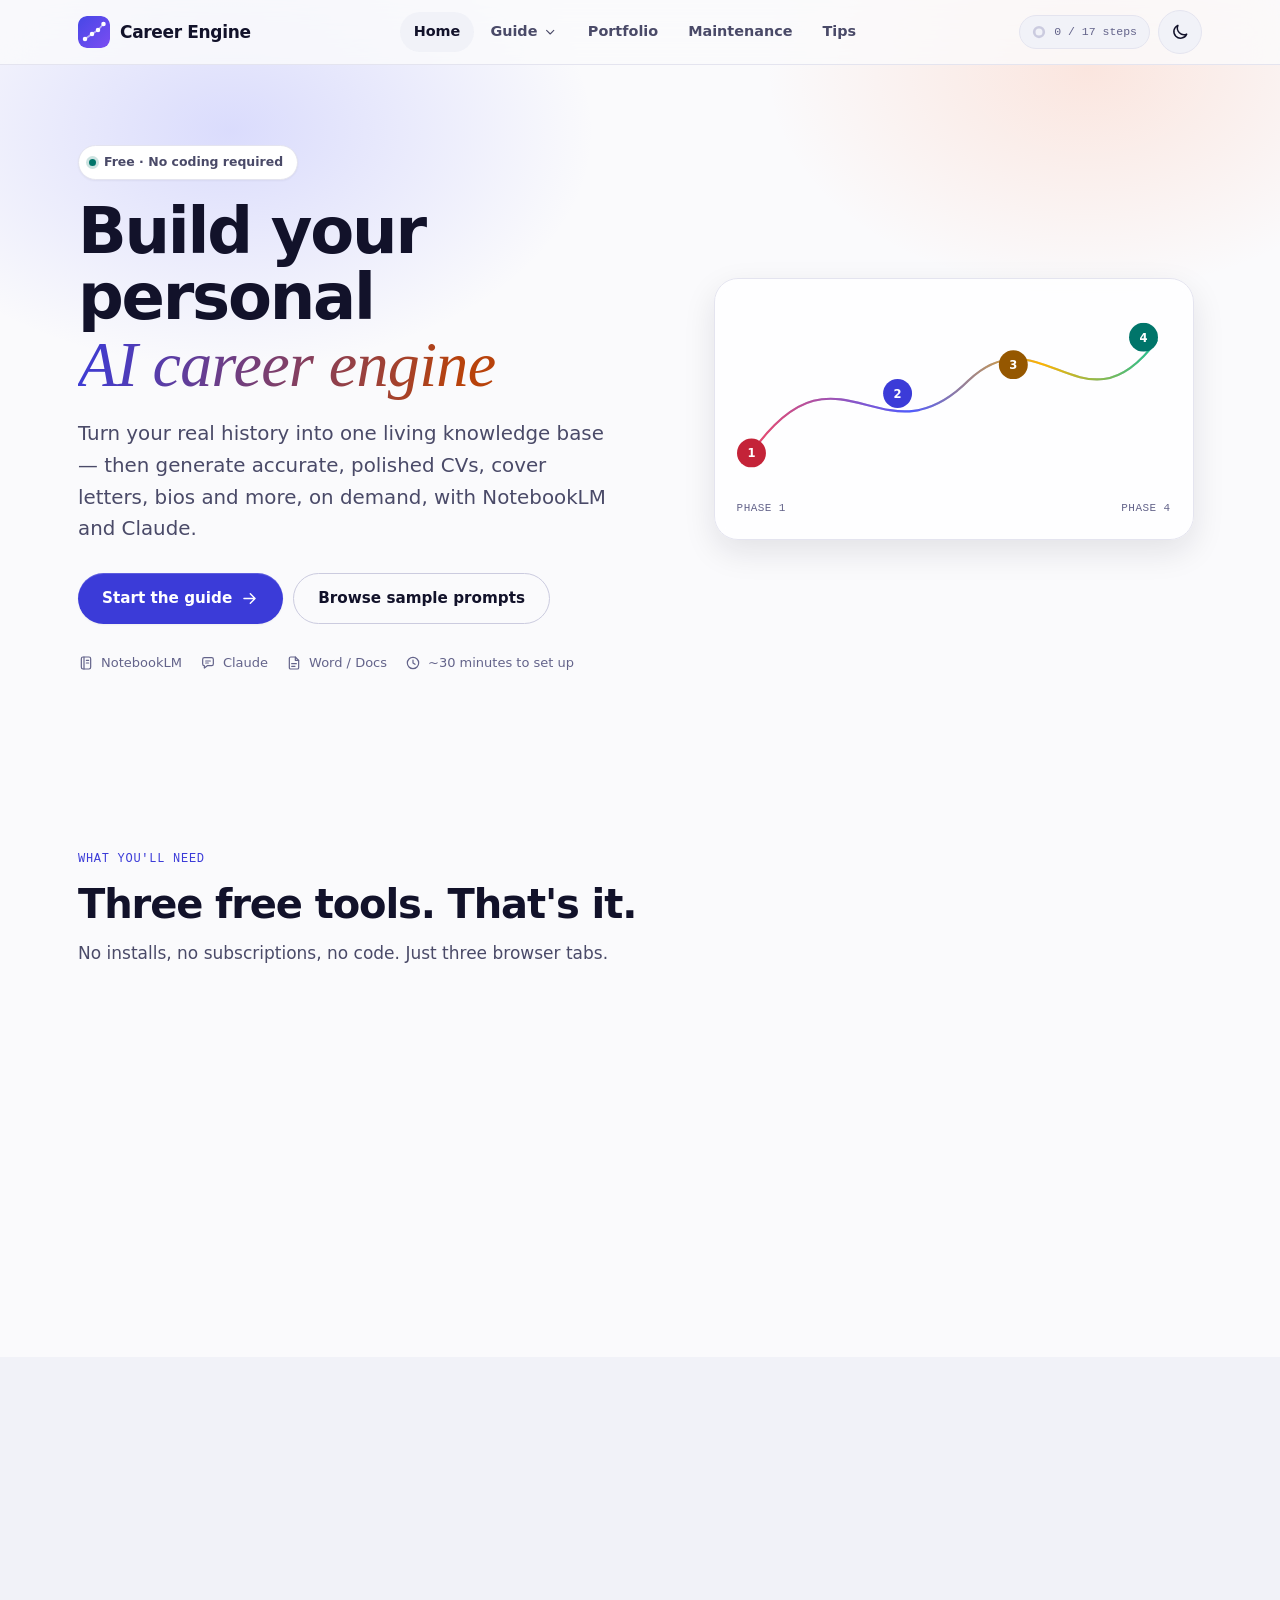
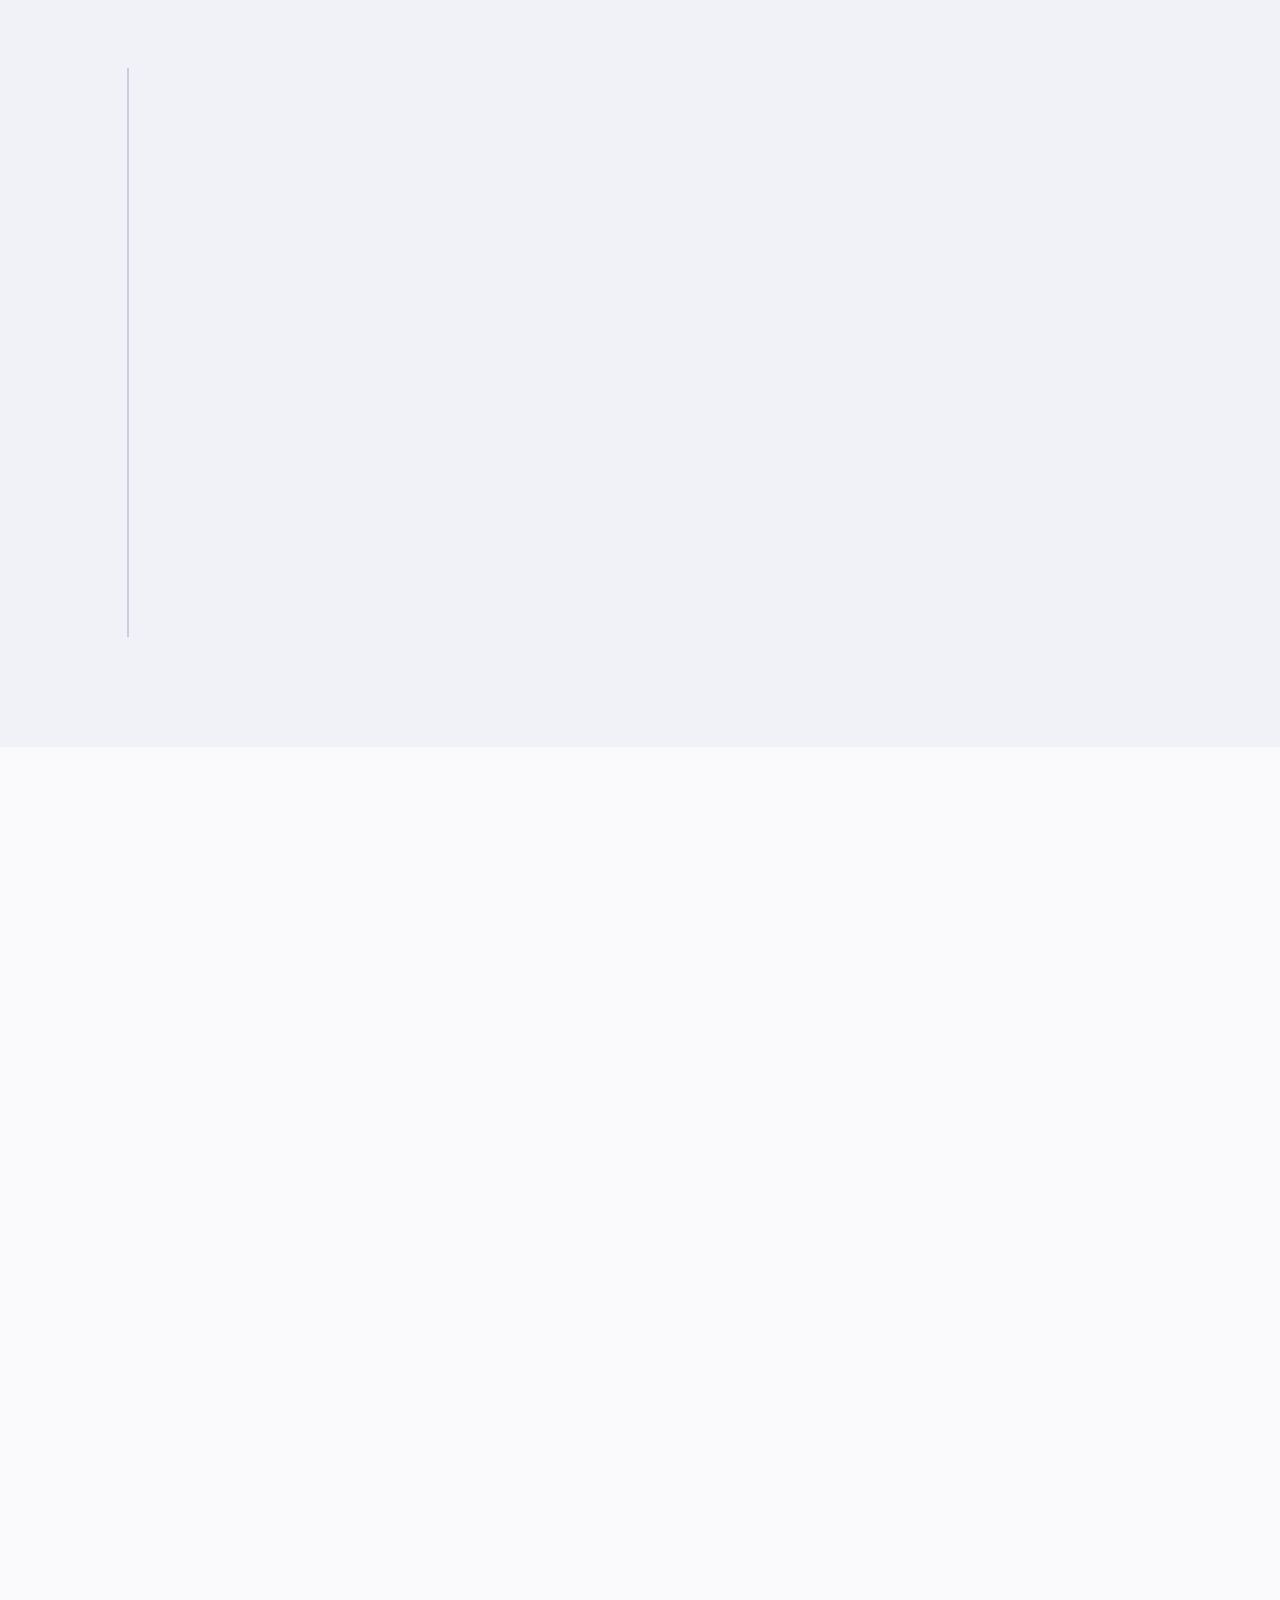
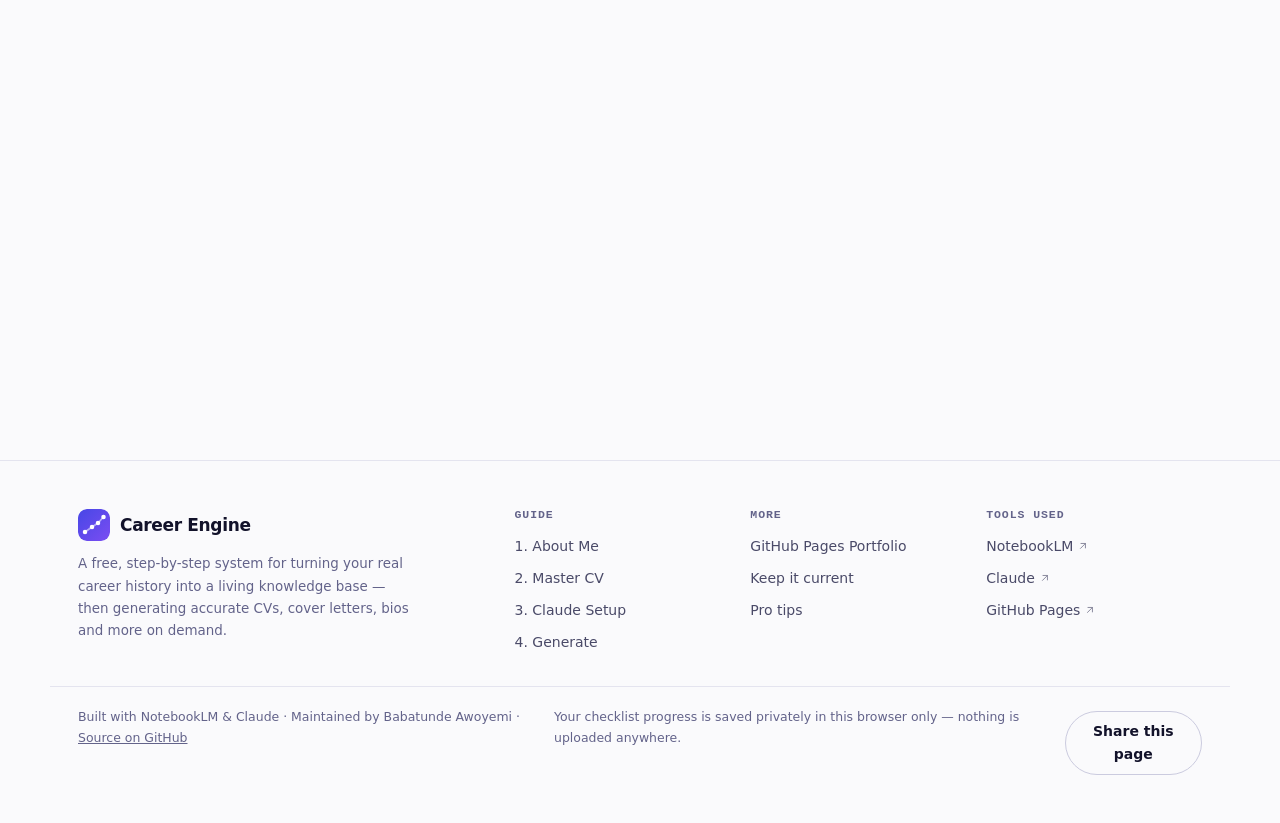
==== commit 36828363: "update" ====
--- a/index.html
+++ b/index.html
@@ -6,7 +6,7 @@
 <title>Build Your Personal AI Career Engine — Step-by-Step Guide</title>
 <meta name="description" content="A free, step-by-step guide to building a personal AI career engine with NotebookLM and Claude — generate CVs, cover letters, bios and more from your own real history.">
 <link rel="canonical" href="https://babatundeawo.github.io/career-engine-guide/">
-<meta http-equiv="Content-Security-Policy" content="default-src 'self'; script-src 'self'; style-src 'self' https://fonts.googleapis.com; font-src https://fonts.gstatic.com; img-src 'self' data:; connect-src 'self'; manifest-src 'self'; base-uri 'self'; form-action 'none'; object-src 'none'; upgrade-insecure-requests">
+<meta http-equiv="Content-Security-Policy" content="default-src 'self'; script-src 'self'; style-src 'self'; font-src 'self'; img-src 'self' data:; connect-src 'self'; manifest-src 'self'; worker-src 'self'; base-uri 'self'; form-action 'none'; object-src 'none'; upgrade-insecure-requests">
 <meta name="referrer" content="strict-origin-when-cross-origin">
 <meta name="color-scheme" content="light dark">
 <meta name="theme-color" content="#FAFAFC" media="(prefers-color-scheme: light)">
@@ -15,10 +15,13 @@
 <link rel="icon" href="assets/favicon.svg" type="image/svg+xml">
 <link rel="apple-touch-icon" href="assets/apple-touch-icon.png">
 <link rel="manifest" href="site.webmanifest">
+<meta name="application-name" content="Career Engine">
+<meta name="mobile-web-app-capable" content="yes">
+<meta name="apple-mobile-web-app-capable" content="yes">
+<meta name="apple-mobile-web-app-title" content="Career Engine">
+<meta name="apple-mobile-web-app-status-bar-style" content="default">
 <script src="js/theme-init.js"></script>
-<link rel="preconnect" href="https://fonts.googleapis.com">
-<link rel="preconnect" href="https://fonts.gstatic.com" crossorigin>
-<link rel="stylesheet" href="https://fonts.googleapis.com/css2?family=Bricolage+Grotesque:opsz,wght@12..96,600..800&family=Inter:wght@400..700&family=Instrument+Serif:ital@1&family=JetBrains+Mono:wght@400..600&display=swap">
+<link rel="preload" href="fonts/bricolage-grotesque-latin-wght-normal.woff2" as="font" type="font/woff2" crossorigin>
 <link rel="stylesheet" href="css/base.css">
 <link rel="stylesheet" href="css/home.css">
 <meta property="og:type" content="website">
@@ -273,6 +276,7 @@
 <div class="toast" id="toast" role="status" aria-live="polite"></div>
 
 <script src="js/app.js"></script>
+<script src="js/pwa.js"></script>
 <script src="js/checklist.js"></script>
 </body>
 </html>
--- a/css/base.css
+++ b/css/base.css
@@ -8,6 +8,14 @@
    career story. One deep indigo primary, one warm ember accent, a cool
    neutral scale. The four phase colours are wayfinding only.
    ========================================================================== */
+
+/* ---------- 0. SELF-HOSTED FONTS ----------
+   The WOFF2 files are fetched from the Fontsource npm packages by the deploy
+   workflow and written to /fonts. If a file is ever missing, the system fonts in
+   the stacks below take over, so the site never breaks. */
+@font-face { font-family: 'Bricolage Grotesque'; font-style: normal; font-weight: 200 800; font-display: swap; src: url("../fonts/bricolage-grotesque-latin-wght-normal.woff2") format("woff2"); }
+@font-face { font-family: 'Inter'; font-style: normal; font-weight: 100 900; font-display: swap; src: url("../fonts/inter-latin-wght-normal.woff2") format("woff2"); }
+@font-face { font-family: 'Instrument Serif'; font-style: italic; font-weight: 400; font-display: swap; src: url("../fonts/instrument-serif-latin-400-italic.woff2") format("woff2"); }
 
 /* ---------- 1. DESIGN TOKENS ---------- */
 :root {
@@ -52,7 +60,7 @@
   --font-display: 'Bricolage Grotesque', 'Inter', system-ui, -apple-system, 'Segoe UI', sans-serif;
   --font-body: 'Inter', system-ui, -apple-system, 'Segoe UI', Roboto, sans-serif;
   --font-serif: 'Instrument Serif', Georgia, 'Times New Roman', serif;
-  --font-mono: 'JetBrains Mono', ui-monospace, SFMono-Regular, Menlo, Consolas, monospace;
+  --font-mono: ui-monospace, SFMono-Regular, 'SF Mono', Menlo, Consolas, 'Liberation Mono', monospace;
   --fs-body: clamp(1rem, .97rem + .15vw, 1.0625rem);
   --fs-small: .875rem;
   --fs-h1: clamp(2.125rem, 1.35rem + 3.6vw, 4rem);
@@ -391,3 +399,37 @@
   .code-block pre { max-height: none !important; overflow: visible; }
   .step, details.prompt-card, .tip-card { break-inside: avoid; box-shadow: none; }
 }
+
+
+/* ---------- 18. APP LAYER: INSTALL, UPDATE, OFFLINE, SHARE ---------- */
+.footer-actions { display: flex; flex-wrap: wrap; gap: 10px; margin-top: 4px; }
+.footer-actions:empty { display: none; }
+.btn-small { min-height: var(--tap); padding: 8px 18px; font-size: .875rem; }
+.snack { position: fixed; left: 50%; bottom: calc(22px + env(safe-area-inset-bottom)); transform: translate(-50%, 24px); z-index: var(--z-toast); width: min(calc(100% - 32px), 460px); display: flex; align-items: center; gap: 12px; padding: 12px 14px 12px 18px; border-radius: var(--radius-m); background: var(--ink); color: var(--bg); box-shadow: var(--shadow-l); opacity: 0; visibility: hidden; transition: opacity var(--dur-med) ease, transform var(--dur-med) var(--ease-premium), visibility 0s linear var(--dur-med); }
+.snack.show { opacity: 1; visibility: visible; transform: translate(-50%, 0); transition-delay: 0s; }
+.snack p { flex: 1; font-size: .875rem; line-height: 1.4; margin: 0; }
+.snack p strong { display: block; font-family: var(--font-display); font-size: .9375rem; }
+.snack .snack-btn { min-height: var(--tap); padding: 8px 16px; border-radius: 99px; border: 0; font: inherit; font-weight: 700; font-size: .875rem; cursor: pointer; background: var(--bg); color: var(--ink); white-space: nowrap; }
+.snack .snack-x { min-width: var(--tap); min-height: var(--tap); border: 0; background: transparent; color: inherit; font-size: 1.25rem; line-height: 1; cursor: pointer; border-radius: 99px; opacity: .8; }
+.snack .snack-btn:focus-visible, .snack .snack-x:focus-visible { outline: 3px solid var(--brand-glow); outline-offset: 2px; }
+.net-pill { position: fixed; top: calc(var(--header-h) + 10px); left: 50%; transform: translate(-50%, -12px); z-index: var(--z-sticky); padding: 6px 14px; border-radius: 99px; background: var(--warning); color: #fff; font-size: .78rem; font-weight: 700; opacity: 0; visibility: hidden; transition: opacity var(--dur-med) ease, transform var(--dur-med) var(--ease-premium), visibility 0s linear var(--dur-med); }
+:root[data-theme="dark"] .net-pill { color: #1a1200; }
+.net-pill.show { opacity: 1; visibility: visible; transform: translate(-50%, 0); transition-delay: 0s; }
+dialog.ios-guide { width: min(calc(100% - 32px), 440px); padding: 0; border: 1px solid var(--line-strong); border-radius: var(--radius-l); background: var(--bg-card); color: var(--ink); box-shadow: var(--shadow-l); }
+dialog.ios-guide::backdrop { background: rgb(10 10 24 / .55); backdrop-filter: blur(3px); }
+.ios-guide-inner { padding: 24px 22px 22px; display: grid; gap: 14px; }
+.ios-guide h2 { font-size: 1.375rem; }
+.ios-guide ol { margin: 0; padding: 0; list-style: none; display: grid; gap: 12px; counter-reset: s; }
+.ios-guide li { counter-increment: s; display: grid; grid-template-columns: 32px 1fr; gap: 12px; align-items: start; font-size: .9375rem; }
+.ios-guide li::before { content: counter(s); width: 32px; height: 32px; border-radius: 50%; background: var(--brand); color: var(--on-brand); display: grid; place-items: center; font-weight: 700; font-size: .875rem; }
+.ios-guide .glyph { display: inline-block; vertical-align: -4px; width: 20px; height: 20px; color: var(--brand-text); }
+.ios-guide .note { font-size: .8125rem; color: var(--ink-mute); }
+.resume-link { display: inline-flex; align-items: center; gap: 8px; margin-top: 14px; font-size: .9rem; font-weight: 600; color: var(--brand-text); text-decoration: none; min-height: var(--tap); }
+.resume-link:hover { text-decoration: underline; text-underline-offset: 4px; }
+@media (display-mode: standalone) {
+  body { -webkit-user-select: none; user-select: none; overscroll-behavior-y: contain; }
+  .code-block pre, .prose, main p, main li { -webkit-user-select: text; user-select: text; }
+  .footer-actions [data-install] { display: none; }
+}
+@media (prefers-reduced-motion: reduce) { .snack, .net-pill { transition-duration: .01ms; } }
+@media print { .snack, .net-pill, .footer-actions { display: none !important; } }
